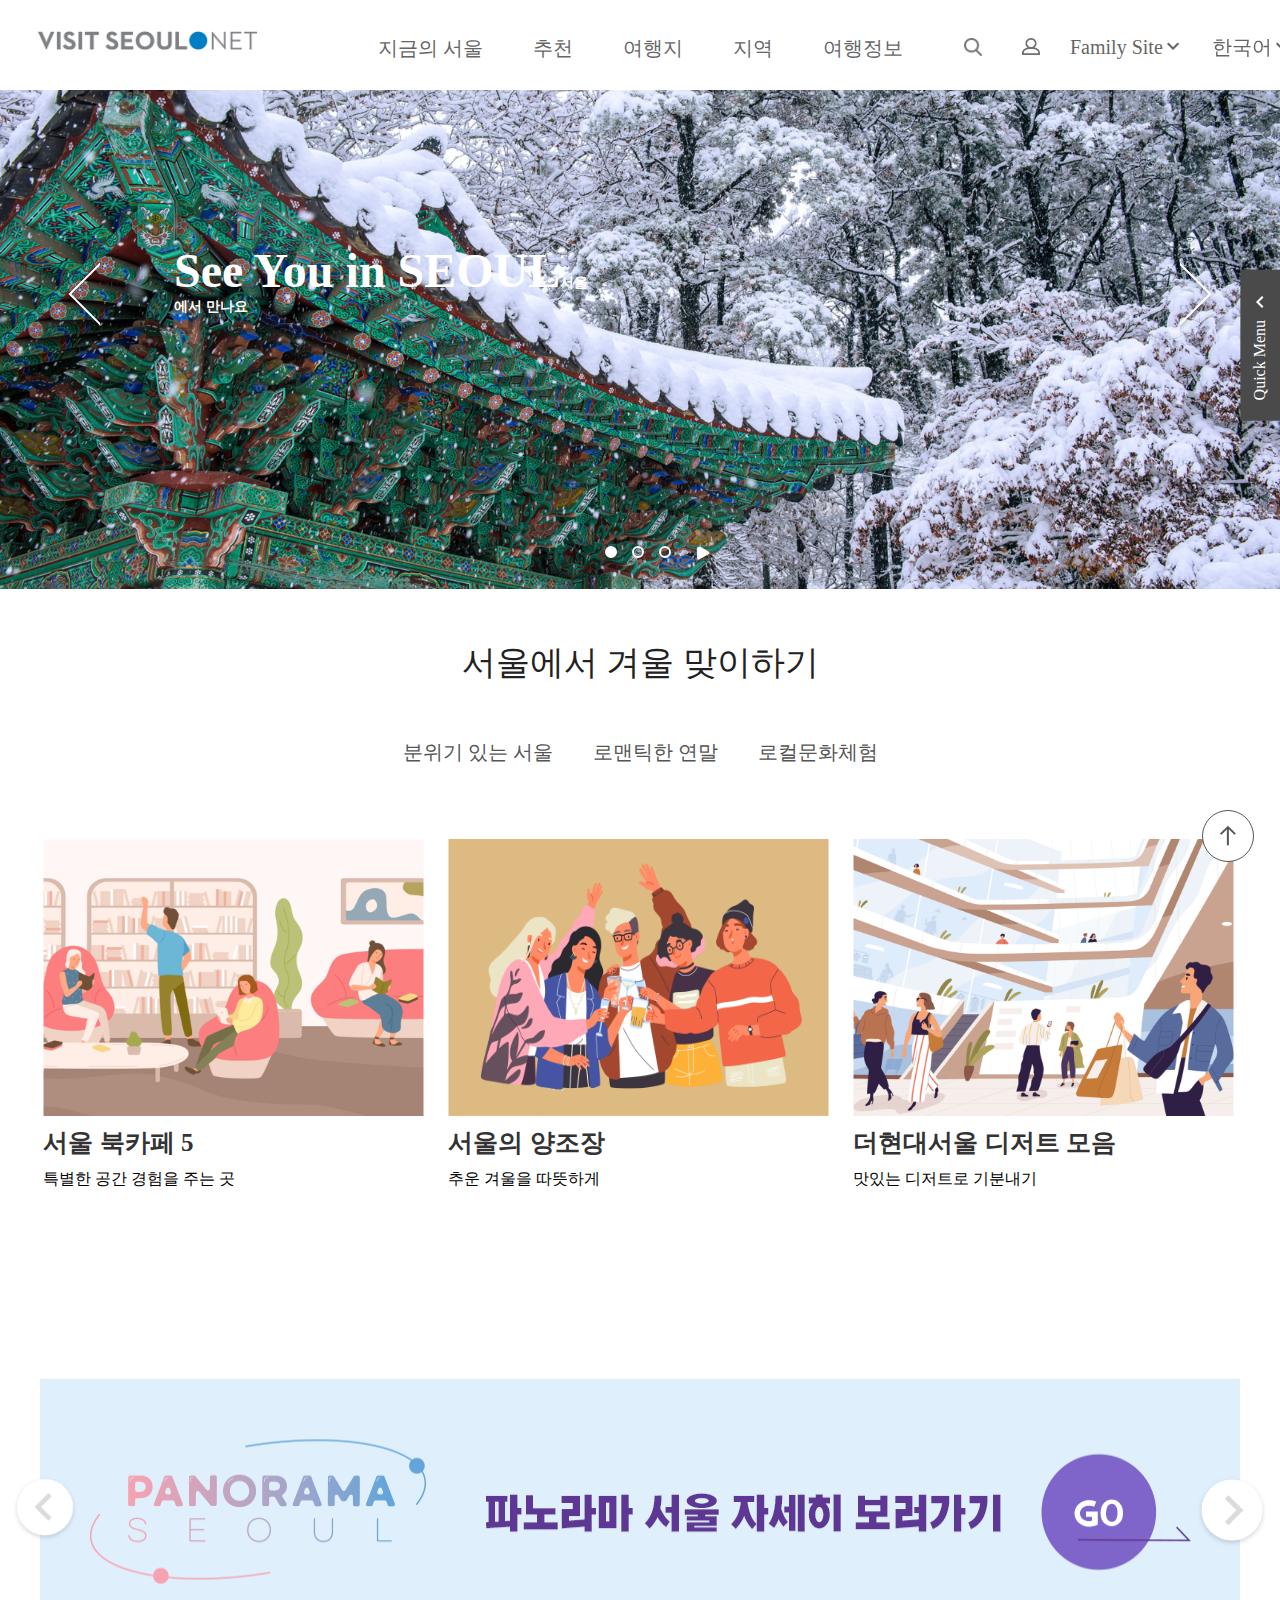
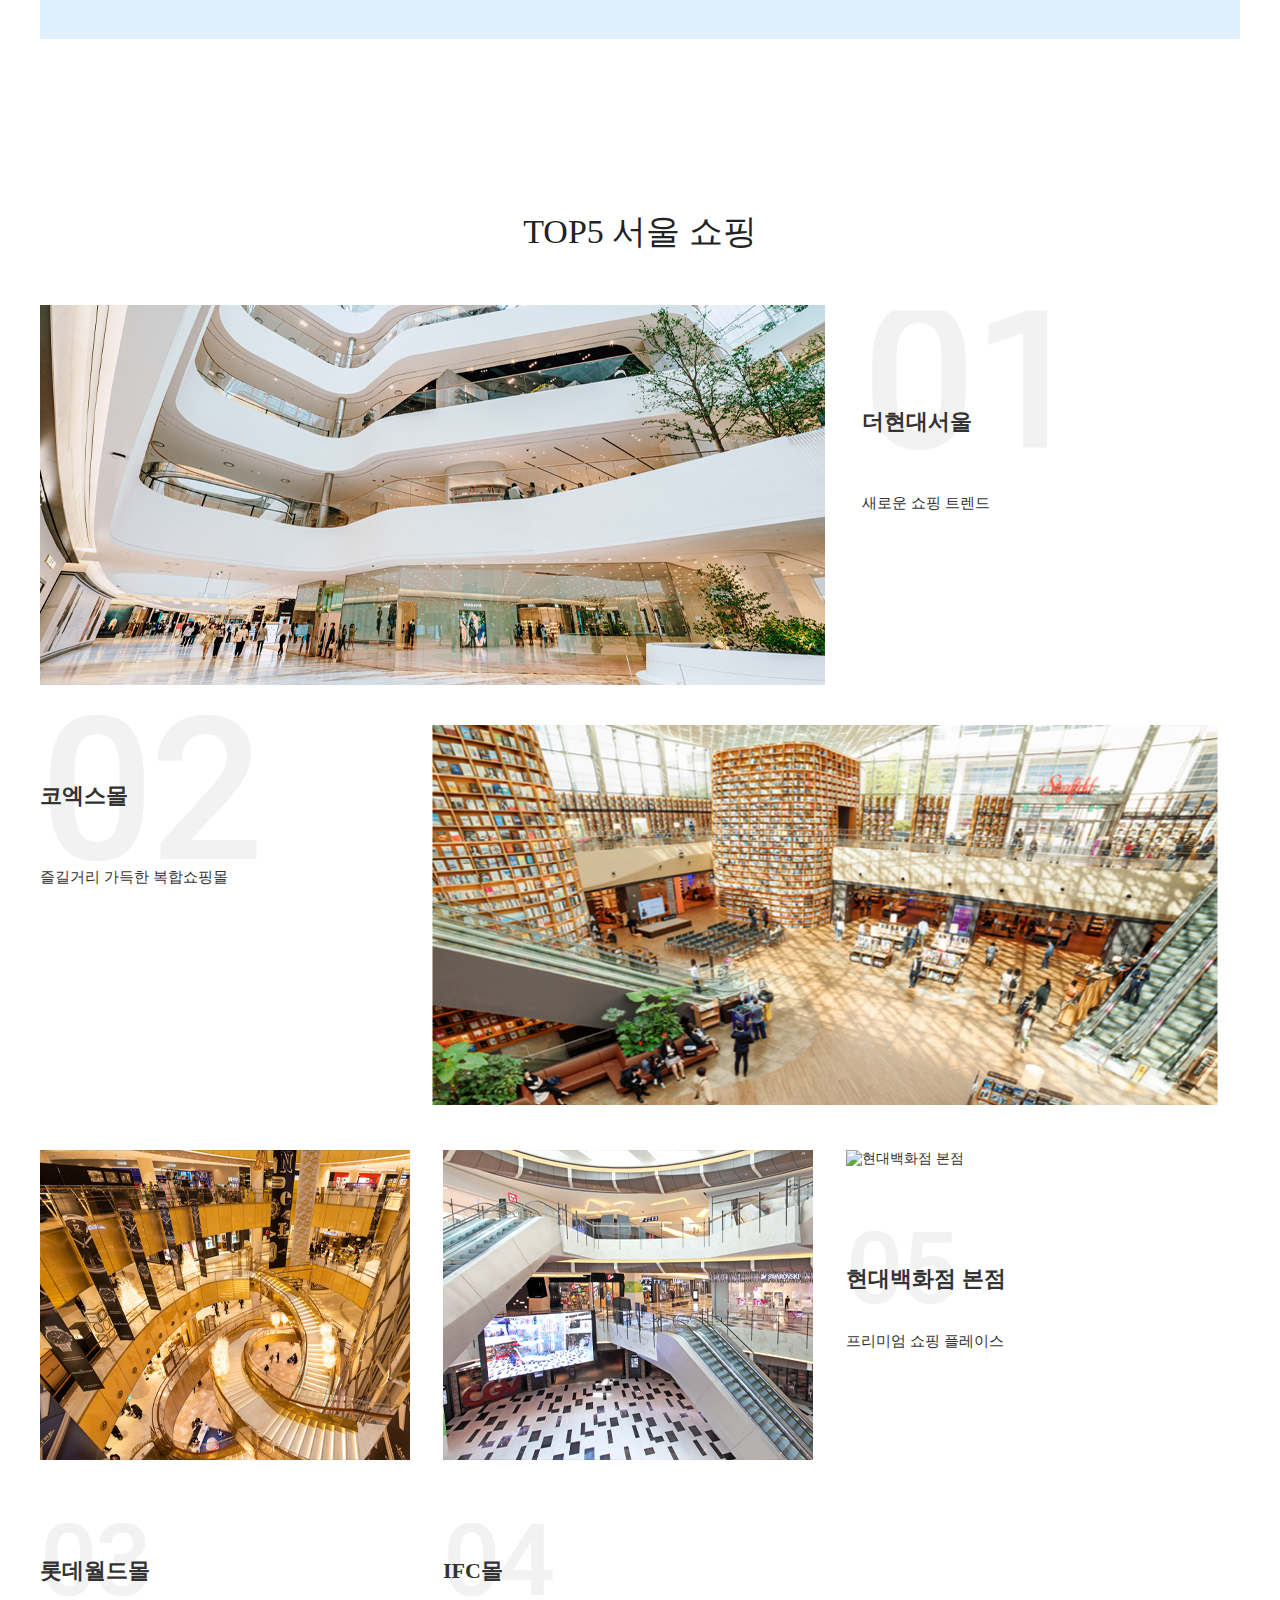
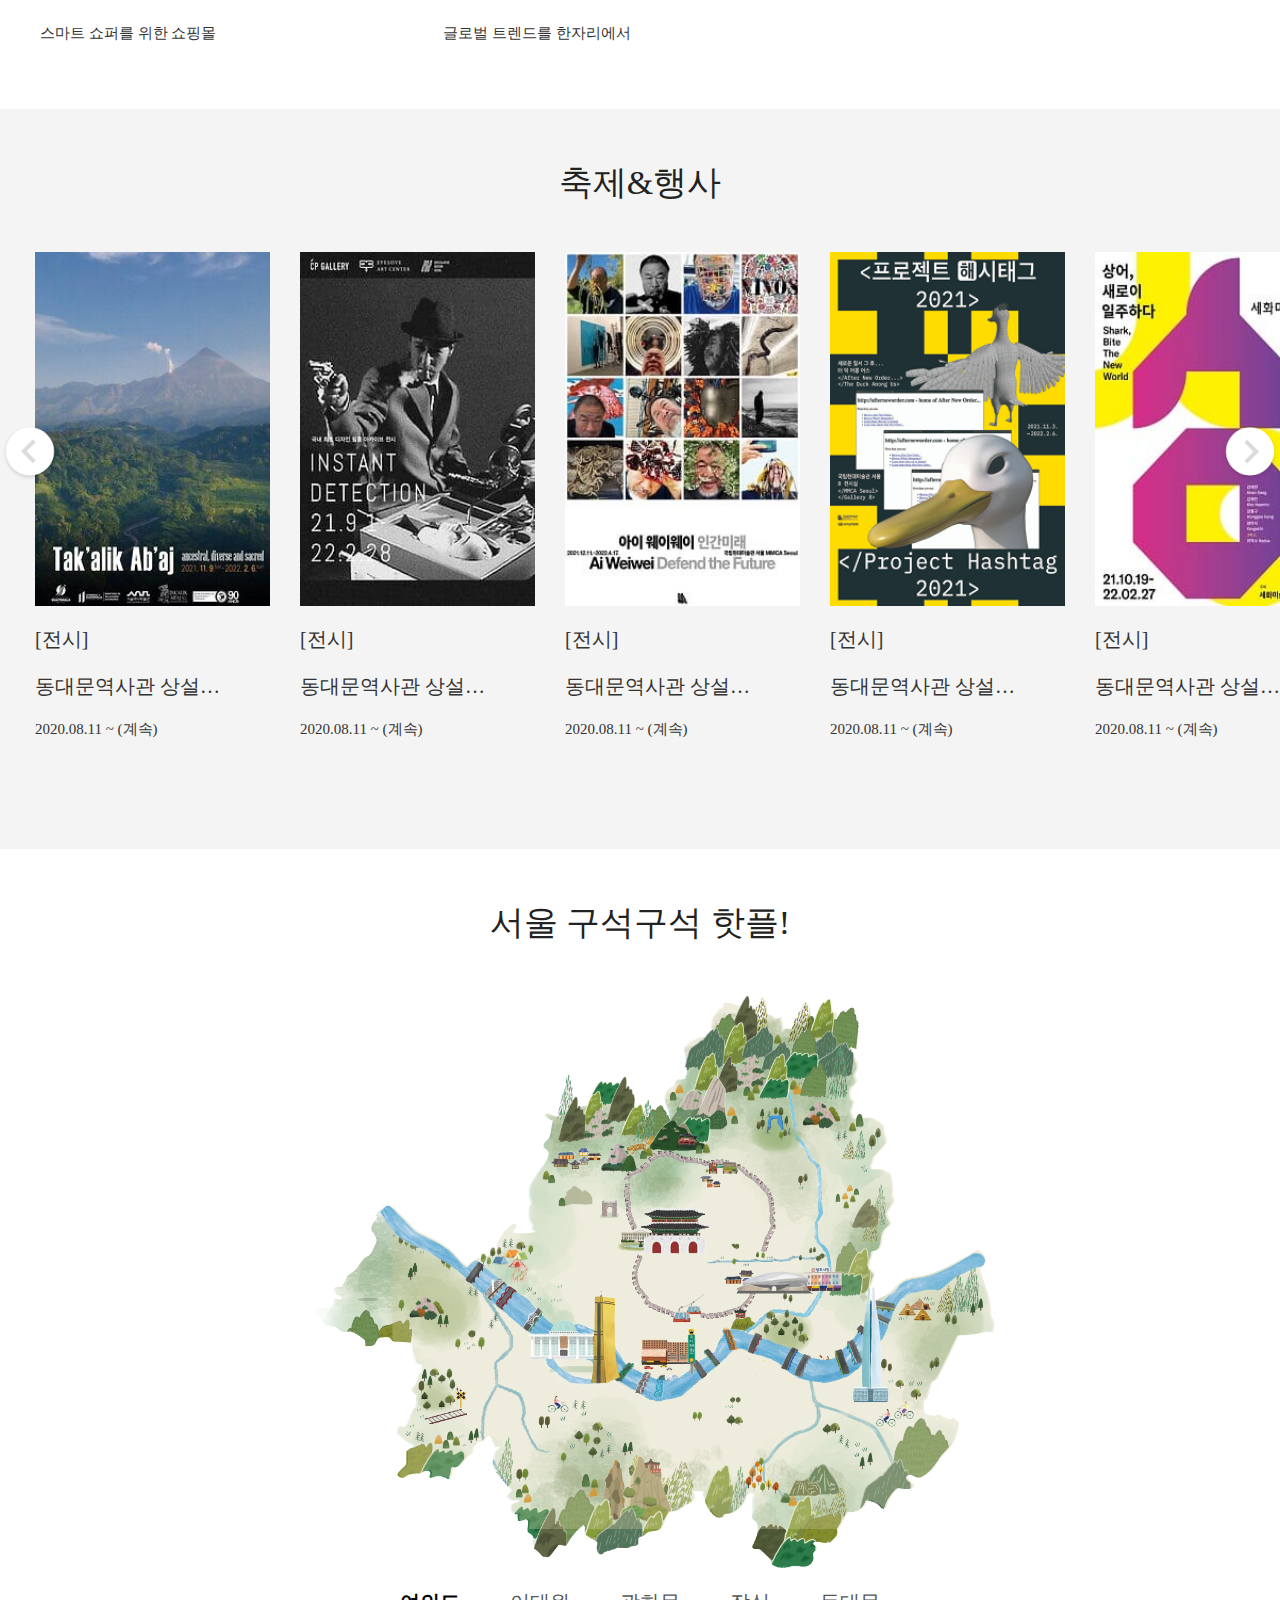
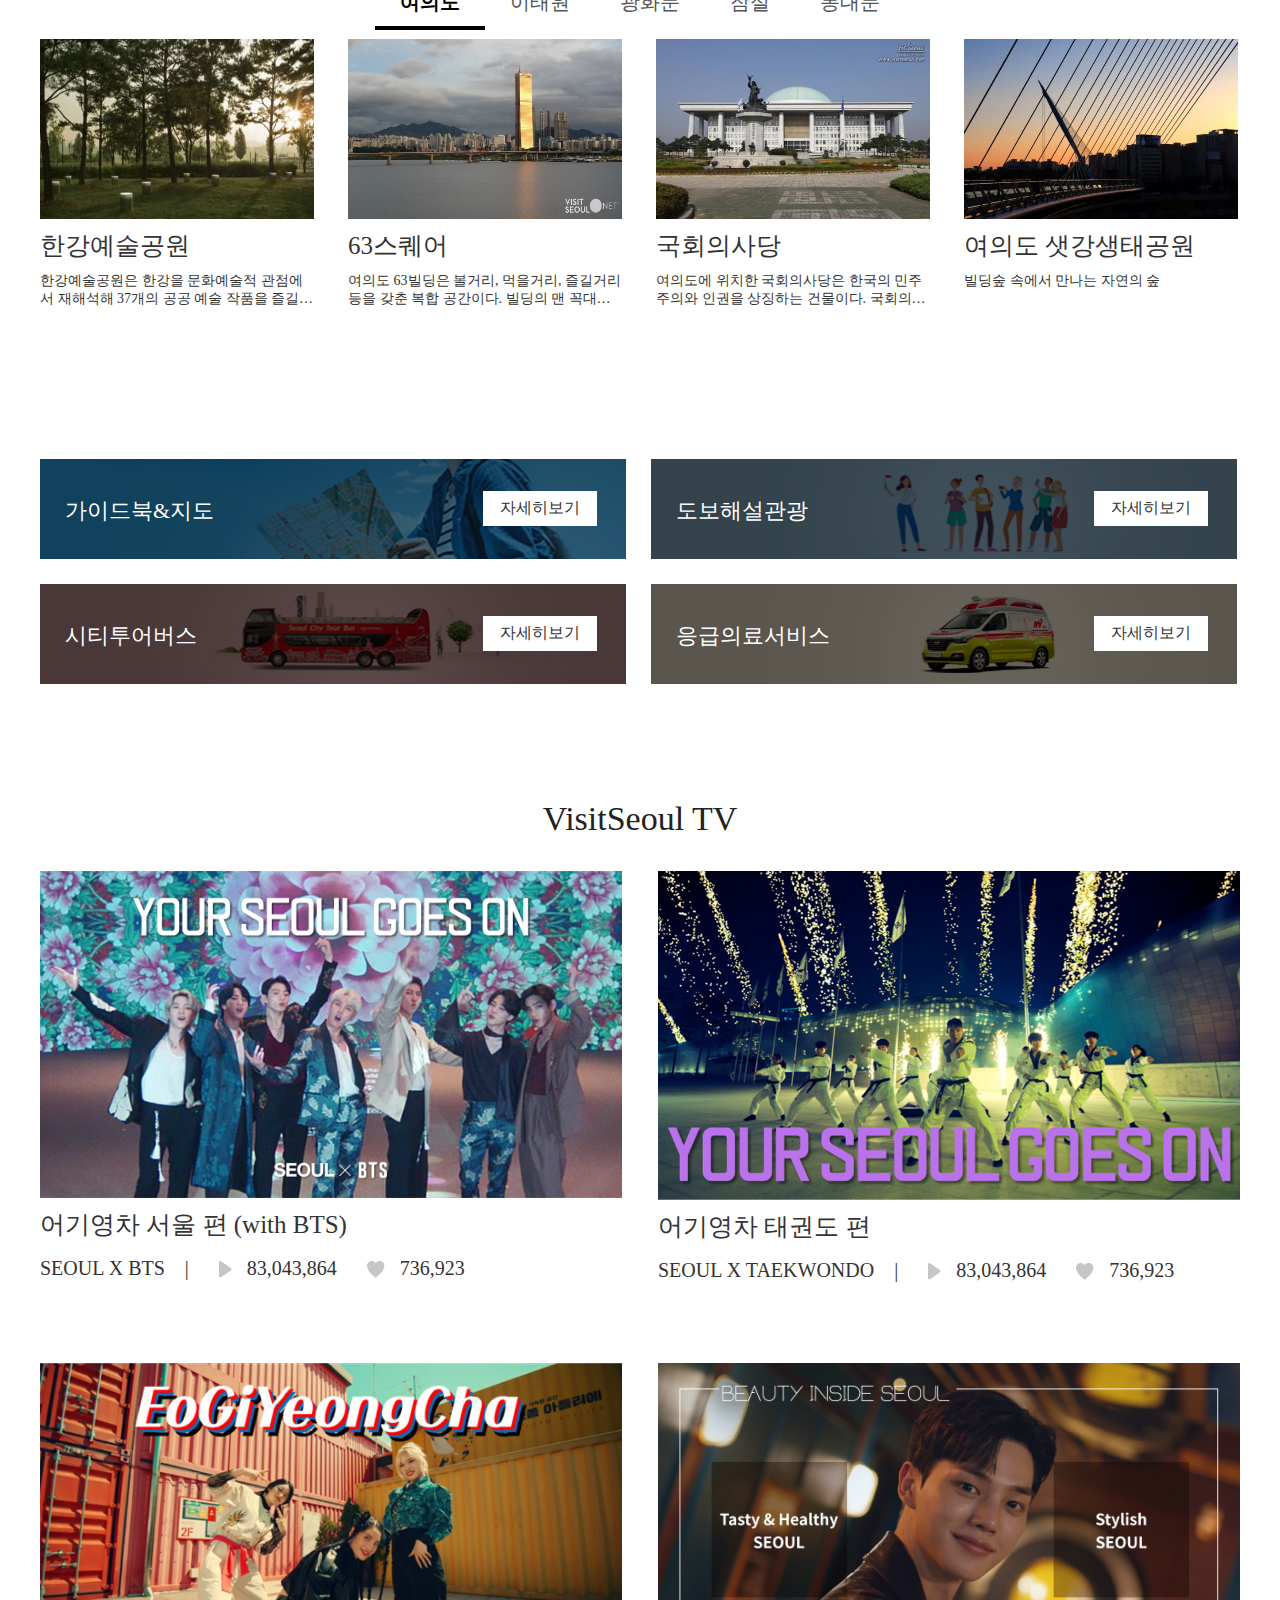
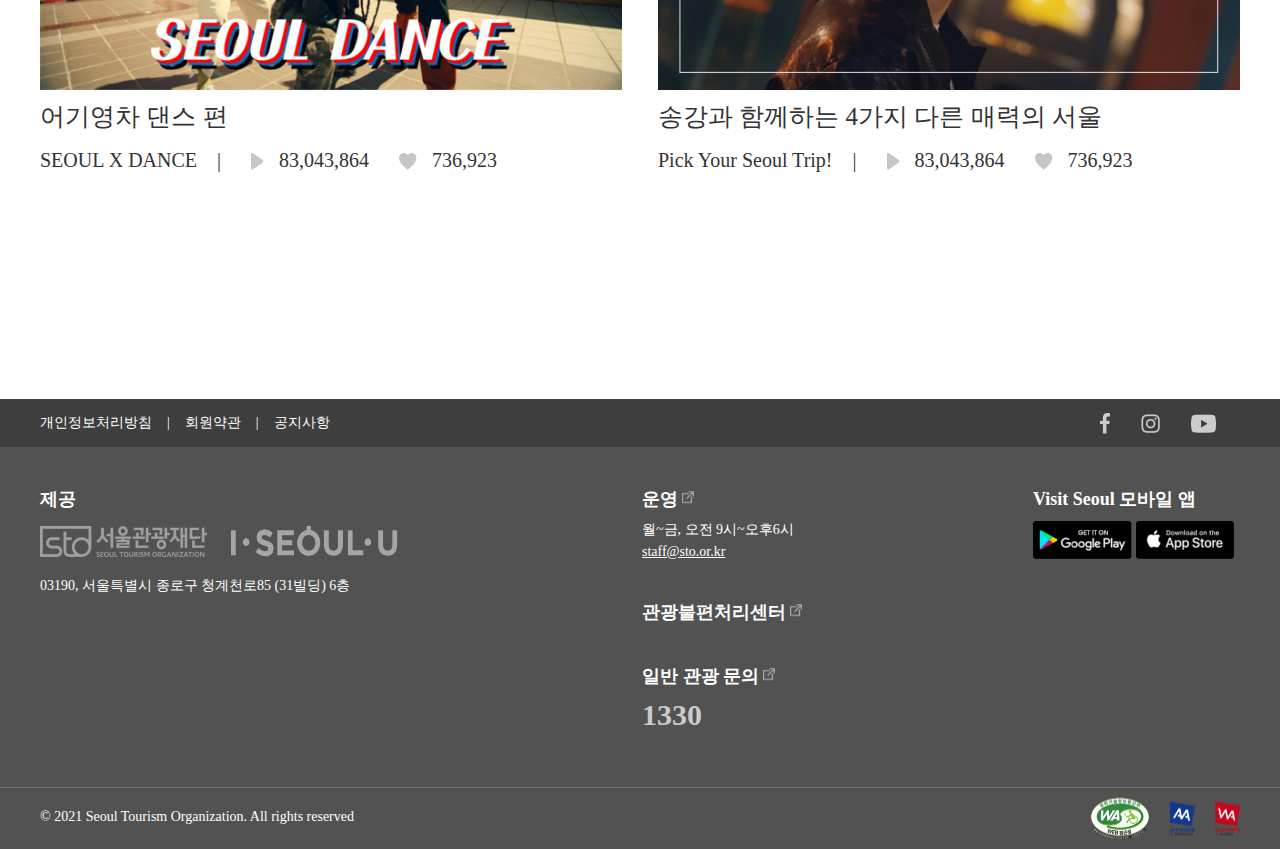
==== index.html @ a8d708ee "20220303-4" ====
<!DOCTYPE html>
<html lang="ko">
  <head>
    <meta charset="utf-8" />
    <meta http-equiv="X-UA-Compatible" content="IE=edge" />
    <meta name="viewport" content="width=device-width, initial-scale=1, viewport-fit=cover" />
    <meta name="apple-mobile-web-app-title" content="VisitSeoul" />
    <title>서울관광의 모든 것, Visit Seoul | 서울시 공식 관광정보 웹사이트</title>
    <meta name="description" content="다양한 서울 여행 정보를 만나보세요. 서울의 명소, 맛집, 카페, 호텔, 축제, 공연, 에디터 추천 여행 등 서울의 놀거리. 교통, 가이드북, 지도 등 여행 시 필요한 유용한 서울관광정보를 서울관광재단 Visit Seoul이 제공합니다." />
    <link rel="shortcut icon" type="image/x-icon" href="favicon (1).ico" />
    <link href="https://fonts.googleapis.com/icon?family=Material+Icons" rel="stylesheet">
    <link rel="stylesheet" href="fa/css/all.min.css" />
    <link rel="stylesheet" href="css/web-font.css" />
    <link rel="stylesheet" href="css/style-pc.css" media="screen and (min-width: 770.0px)" />
    <link rel="stylesheet" href="css/style-m.css" media="screen and (max-width: 769.9px)" />
    <script src="js/jquery-3.6.0.min.js"></script>
    <script src="js/dino-common.js"></script>
  </head>

  <body class="main">
    <div id="wrapper">
      <a href="#main" id="skip-nav">본문 바로가기</a>
      
      <div class="quick-menu">
        <p>Quick Menu<span class="material-icons">expand_more</span></p>
        
        <ul>
          <li><a href="page/editors_pick.html"><img alt="에디터추천여행" src="img/icn_quickMenu_pick@2x.png"><span>에디터추천여행</span></a></li>
          <li><a href="#"><img alt="뉴스레터" src="img/icn_quickMenu_newsletter@2x.png"><span>뉴스레터</span></a></li>
          <li><a href="#"><img alt="FAQ" src="img/icn_quickMenu_faq@2x.png"><span>FAQ</span></a></li>
          <li class="last-list">
          <a href="#">
            <img alt="facebook" src="img/icn_quicksns_facebook@2x.png">
          </a>
          <a href="#">
            <img alt="insta" src="img/icn_quicksns_insta@2x.png">
          </a>
          <a href="#">
            <img alt="youtube" src="img/icn_quicksns_youtube@2x.png">
          </a>
          </li>
        </ul>
      </div>
      <div class="mobile-quick-menu">
        <ul>
          <li><a href="/page/editors_pick.html">
              <h5>에디터추천여행</h5>
              <div>
              <img alt="에디터추천여행" src="img/icn_quickMenu_pick@2x.png" />
              </div>
          </a></li>
          <li><a href="#">

              <h5>뉴스레터</h5>
              <div>
              <img alt="뉴스레터" src="img/icn_quickMenu_newsletter@2x.png" />
              </div>
          </a></li>
          <li><a href="#">

              <h5>FAQ</h5>
              <div>
              <img alt="FAQ" src="img/icn_quickMenu_faq@2x.png" />
              </div>
          </a></li>
          <li class="menu-open">
            <a href="#">
              <div class="open-close">
              <i class="fas fa-plus"></i>
              </div>
            </a>
          </li>
        </ul>
      </div>
      
      <a href="#" class="top-button"><img alt="top" src="img/icn_top.png" /></a>

      <header id="header">
        <div class="header-box">
          <h1>
             <a href="/index.html"><img alt="visit seoul" src="img/intro/ico_logo@2x.png"></a>
          </h1>
          <div id="mobile-menu" class="mobile">
            <a href="#" class="menu"><img alt="menu" src="img/ico-mobile-menu@2x.png" /></a>
            <a href="#"><img alt="menu" src="img/ico-search-gray@2x.png" /></a>
          </div>
          <nav id="gnb">

            <div class="mobile-gnb">
              <div class="title"> 
                <img alt="상단" class="logo" src="img/intro/ico_logo@2x.png" />
                <a href="#"><img alt="닫기" class="close" src="img/icn_search_close@2x.png" /></a>
                <div class="login">
                  <a href="#"><img alt="로그인" src="img/ico-login-gray@2x.png" /></a>
                </div>
              </div>
              <ul class="sub-menu">
                  <li>
                    <a href="#">
                    Family Site<i class="fas fa-chevron-down"></i>
                    </a>
                    <div class="select">
                      <ul>
                        <li>
                          <a href="#">Visit Seoul</a>
                        </li>
                        <li>
                          <a href="#">Partners</a>
                        </li>
                        <li>
                          <a href="#">Convention</a>
                        </li>
                        <li>
                          <a href="#">About STO</a>
                        </li>
                        <li>
                          <a href="#">Medical Tour</a>
                        </li>
                        <li>
                          <a href="#">TOURISM ARCHIVE</a>
                        </li>
                        <li>
                          <a href="#">TOURISM PLAZA</a>
                        </li>
                      </ul>
                    </div>
                  </li>
                  <li>
                    <a href="#">
                    한국어<i class="fas fa-chevron-down"></i>
                    </a>
                    <div class="select">
                      <ul>
                        <li>
                          <a href="#">한국어</a>
                        </li>
                        <li>
                          <a href="#">ENGLISH</a>
                        </li>
                        <li>
                          <a href="#">일본어</a>
                        </li>
                        <li>
                          <a href="#">중국어 간체</a>
                        </li>
                        <li>
                          <a href="#">중국어 본체</a>
                        </li>
                        <li>
                          <a href="#">кийязык&nbsp;<span>beta</span></a>
                        </li>
                        <li>
                          <a href="#">Malay&nbsp;<span>beta</span></a>
                        </li>
                      </ul>
                    </div>
                  </li>
              </ul>
            </div>

            <ul class="pc-gnb">
              <li>
                <a href="#">지금의 서울<i class="fas fa-chevron-down"></i></a>
                <div class="sub">
                  <div class="content">
                    <div class="title">
                      <h3>지금의<br />서울<h3>
                    </div>
                    <div class="inner">
                      <ul>
                        <li><a href="#">이벤트</a></li>
                        <li><a href="#">축제&amp;행사  </a></li>
                        <li><a href="#">전시</a></li>
                        <li><a href="#">공연 </a></li>
                      </ul>
                    </div>
                  </div>
                </div>
              </li>

              <li>
                <a href="#">추천<i class="fas fa-chevron-down"></i></a>
                <div class="sub">
                  <div class="content">
                  <div class="title">
                    <h3>추천</h3>
                    <p>VISIT SOEUL에서 추천하는 <br />다양한 경험</p>
                  </div>
                  <div class="inner">
                    <ul>
                      <li><a href="page/editors_pick.html">에디터 추천 여행</a></li>
                      <li><a href="#">서울관광 추천 테마코스</a></li>
                      <li><a href="#">서울도보해설관광</a></li>
                      <li><a href="#">한류관광</a></li>
                      <li><a href="#">원 모어 트립(ONE MORE TRIP)</a></li>
                      <li><a href="#">서울관광할인패스</a></li>
                      <li><a href="#">서울의료관광</a></li>
                      <li><a href="#">서울관광플라자</a></li>
                    </ul>
                  </div>
                  </div>
                </div>          
              </li>

              <li>
                <a href="#">여행지<i class="fas fa-chevron-down"></i></a></a>
                <div class="sub">
                  <div class="content">
                  <div class="title">
                    <h3>여행지</h3>
                    <p>다양한 테마의 서울 여행</p>
                  </div>
                  <div class="inner">
                    <ul>
                      <li><a href="#">명소</a></li>
                      <li><a href="#">자연&amp;관광</a></li>
                      <li><a href="#">엔터테인먼트</a></li>
                      <li><a href="#">쇼핑</a></li>
                      <li><a href="#">음식</a></li>
                      <li><a href="#">호텔</a></li>
                      <li><a href="#">게스트하우스</a></li>
                    </ul>
                  </div>
                  </div>
                </div>   
              </li>

              <li>
                <a href="#">지역<i class="fas fa-chevron-down"></i></a></a>
                <div class="sub">
                  <div class="content">
                  <div class="title">
                    <h3>지역</h3>
                    <p>지역별로 구성된<br />스마트한 관광정보</p>
                  </div>
                  <div class="inner">
                    <ul>
                      <li><a href="#">광화문</a></li>
                      <li><a href="#">명동</a></li>
                      <li><a href="#">동대문</a></li>
                      <li><a href="#">홍대</a></li>
                      <li><a href="#">여의도</a></li>
                      <li><a href="#">이태원</a></li>
                      <li><a href="#">강남</a></li>
                      <li><a href="#">잠실</a></li>
                      <li><a href="#">기타</a></li>
                    </ul>
                  </div>
                  </div>
                </div>   
              </li>

              <li>
                <a href="#">여행정보<i class="fas fa-chevron-down"></i></a></a>
                <div class="sub">
                  <div class="content">
                  <div class="title">
                    <h3>여행정보</h3>
                    <p>서울 여행에 대한<br />기본 정보를 한눈에</p>
                  </div>
                  <div class="inner">
                    <ul>
                      <li><a href="#">가이드북&amp;지도</a></li>
                      <li><a href="#">교통</a></li>
                      <li><a href="#">서울시티투어버스</a></li>
                      <li><a href="#">서울의 날씨</a></li>
                      <li><a href="#">서울의 계절</a></li>
                      <li><a href="#">지역 관광정보</a></li>
                      <li><a href="#">서울다누림관광</a></li>
                      <li><a href="#">여행자 지원</a></li>
                      <li><a href="#">코로나19 서울관광안전지수 (beta)</a></li>
                    </ul>
                  </div>
                  </div>
                </div>   
              </li>
            </ul>
          </nav>
          

          <ul id="side-menu">
            <li>
              <a href="#">
                <img alt="search" src="img/ico-search-gray@2x.png" />
              </a>
              <div class="search">
                <div class="search-box">
                  <input type="text" name="" id="search-keyword" placeholder="검색어를 입력해 주세요" />
                  <a href="#">
                    <img alt="search-keyword" src="img/ico-search-gray@2x.png" />
                  </a>
                </div>
                <ol>
                  <h4>검색순위</h4>
                  <div class="list-1">
                    <li><p>1</p><a href="#">한강</a></li>
                    <li><p>2</p><a href="#">경복궁</a></li>
                    <li><p>3</p><a href="#">남산</a></li>
                    <li><p>4</p><a href="#">bts</a></li>
                    <li><p>5</p><a href="#">체험</a></li>
                  </div>
                  <div class="list-2">
                  <li><p>6</p><a href="#">인사동</a></li>
                  <li><p>7</p><a href="#">동대문</a></li>
                  <li><p>8</p><a href="#">북촌</a></li>
                  <li><p>9</p><a href="#">야경</a></li>
                  <li><p>10</p><a href="#">이태원</a></li>
                  </div>
                </ol>
                <a href="#">
                  <img alt="close" src="img/icn_search_close@2x.png" />
                </a>
              </div>
            </li>

            <li>
              <a href="#">
                <img alt="login" src="img/ico-login-gray@2x.png">
                <span class="ir-hidden">로그인</span>
              </a>
            </li>

            <li>
              <div class="title">
                <a href="#" class="left">Family Site
                  <span class="material-icons">expand_more</span>
                </a>
              </div>
              <div class="familysite">
                <ul>
                  <li>
                    <a href="#">Visit Seoul</a>
                  </li>
                  <li>
                    <a href="#">Partners</a>
                  </li>
                  <li>
                    <a href="#">Convention</a>
                  </li>
                  <li>
                    <a href="#">About STO</a>
                  </li>
                  <li>
                    <a href="#">Medical Tour</a>
                  </li>
                  <li>
                    <a href="#">TOURISM ARCHIVE</a>
                  </li>
                  <li>
                    <a href="#">TOURISM PLAZA</a>
                  </li>
                </ul>
              </div>
            </li>

            <li>
              <div class="title">
                <a href="#" class="right">한국어
                  <span class="material-icons">expand_more</span>
                </a>
              </div>

              <div class="language">
                <ul>
                  <li>
                    <a href="#">한국어</a>
                  </li>
                  <li>
                    <a href="#">ENGLISH</a>
                  </li>
                  <li>
                    <a href="#">日本語</a>
                  </li>
                  <li>
                    <a href="#">简体中文</a>
                  </li>
                  <li>
                    <a href="#">繁體中文</a>
                  </li>
                  <li>
                    <a href="#">русскийязык&nbsp;<span>beta</span></a>
                  </li>
                  <li>
                    <a href="#">Malay&nbsp;<span>beta</span></a>
                  </li>
                </ul>
              </div>
            </li>
          </ul>
        </div>  
      </header>
      
      <main id="main">
        <section id="main-visual">
          <h2>
            <em>See You in SEOUL</em>서울에서 만나요
          </h2>
          <div class="slide-box">
            <div class="box">
              <p class="dummy"><img alt="" src="img/intro/getImage (23).png" />
              <ul class="slide">
                <li>
                  <img alt="00" src="img/intro/getImage (23).png" />
                </li>
                <li>
                  <img alt="00" src="img/intro/getImage (24).png" />
                </li>
                <li>
                  <img alt="00" src="img/intro/getImage (25).png" />
                </li>
              </ul>

              <div class="indicator">
                <ul class="indicator-inner">
                  
                </ul>
                <a href="#" class="play">
                  <i class="fas fa-pause"><span>정지</span></i>
                  <i class="fas fa-play"><span>시작</span></i>
                </a>
              </div>

              <p class="control">
                <a href="#" class="prev"><i class="fas fa-chevron-left"><span>이전</span></i></a>
                <a href="#" class="next"><i class="fas fa-chevron-right"><span>다음</span></i></a>
              </p>
            </div>
          </div>
        </section>

        <section id="season">
          <h3>서울에서 겨울 맞이하기</h3>
          <ul class="title">
            <li><a href="#">분위기 있는 서울</a>
              <div class="inner-box">
                <ul>
                  <li>
                    <a href="#">
                      <img alt="bookcafe" src="img/intro/getImage (16).png">
                      <div class="hover">
                        <p>자세히보기</p>
                      </div>
                      <h5>서울 북카페 5</h5>
                      <p>특별한 공간 경험을 주는 곳</p>
                    </a>
                    
                  </li>
    
                  <li>
                    <a href="#">
                      <img alt="brewery" src="img/intro/getImage (14).png">
                      <div class="hover"><p>자세히보기</p></div>
                      <h5>서울의 양조장</h5>
                      <p>추운 겨울을 따뜻하게</p>
                    </a>
                  </li>
    
                  <li>
                    <a href="#">
                      <img alt="dessert" src="img/intro/getImage (15).png">
                      <div class="hover"><p>자세히보기</p></div>
                      <h5>더현대서울 디저트 모음</h5>
                      <p>맛있는 디저트로 기분내기</p>
                    </a>
                  </li>
                </ul>
              </div>
            
            </li>
            <li><a href="#">로맨틱한 연말</a>
              <div class="inner-box">
                <ul>
                  <li>
                    <a href="#">
                      <img alt="date" src="img/intro/getImage (17).png">
                      <div class="hover"><p>자세히보기</p></div>
                      <h5>첫데이트는 서울숲에서</h5>
                      <p>완벽한 첫 데이트 장소</p>
                    </a>
                  </li>
    
                  <li>
                    <a href="#">
                      <img alt="datecorse" src="img/intro/getImage (18).png">
                      <div class="hover"><p>자세히보기</p></div>
                      <h5>서울 데이트코스 5선</h5>
                      <p>로맨틱한 연말 데이트코스</p>
                    </a>
                  </li>
    
                  <li>
                    <a href="#">
                      <img alt="sunset" src="img/intro/getImage (19).png">
                      <div class="hover"><p>자세히보기</p></div>
                      <h5>아름다운 해돋이 명소</h5>
                      <p>해돋이와 함께 소원빌기</p>
                    </a>
                  </li>
                </ul>
              </div>
            </li>
            <li><a href="#">로컬문화체험</a>
              <div class="inner-box">
                <ul>
                  <li>
                    <a href="#">
                      <img alt="date" src="img/intro/getImage (20).png">
                      <div class="hover"><p>자세히보기</p></div>
                      <h5>서울전통시장</h5>
                      <p>도심 속 숨어있는 전통 찾기</p>
                    </a>
                  </li>
    
                  <li>
                    <a href="#">
                      <img alt="datecorse" src="img/intro/getImage (21).png">
                      <div class="hover"><p>자세히보기</p></div>
                      <h5>덕질의 시작 홍대</h5>
                      <p>캐릭터 샵이 모두 모인 곳</p>
                    </a>
                  </li>
    
                  <li>
                    <a href="#">
                      <img alt="sunset" src="img/intro/getImage (22).png">
                      <div class="hover"><p>자세히보기</p></div>
                      <h5>오징어 게임 속 서울</h5>
                      <p>오징어 게임에 등장한 서울 촬영지</p>
                    </a>
                  </li>
                </ul>
              </div> 
            
            </li>
          </ul>


          
        </section>

        <section id="banner">
          <div class="slide-box">
            <div class="box-inner">
              <p class="dummy"><img alt="" src="img/intro/banner01.png" /></p>
              <ul class="slide">
                <li>
                  <a href="#"><img alt="detail" src="img/intro/banner01.png"></a>
                </li>
                <li>
                  <a href="#"><img alt="detail" src="img/intro/banner02.png"></a>
                </li>
                <li>
                  <a href="#"><img alt="detail" src="img/intro/banner03.png"></a>
                </li>
                <li>
                  <a href="#"><img alt="detail" src="img/intro/banner04.png"></a>
                </li>
              </ul>
            </div>
          
          </div>
          <p class="control">
            <a href="#" class="prev"><img alt="이전" src="img/prev-icon.png" /></a>
            <a href="#" class="next"><img alt="다음" src="img/next-icon.png" /></a>
          </p>   
        </section>
        
        <section id="shopping">
          <h3>TOP5 서울 쇼핑</h3>
          <div class="top5">
            <ul>
              <li class="top1"><a href="#">
                <img alt="더현대서울" src="img/intro/getImage (15).jpg" />
                <div class="hover"><p>자세히보기</p></div>
                <div class="detail">
                  <h4>더현대서울</h4>
                  <p>새로운 쇼핑 트렌드</p>
                </div>
              </a></li>

              <li class="top2"><a href="#">
                <img alt="코엑스몰" src="img/intro/getImage (16).jpg" />
                <div class="hover"><p>자세히보기</p></div>
                <div class="detail">
                  <h4>코엑스몰</h4>
                  <p>즐길거리 가득한 복합쇼핑몰</p>
                </div>
              </a></li>

              <div class="top">
                <div class="top-inner">
                  <li><a href="#">
                    <img alt="롯데월드몰" src="img/intro/getImage (17).jpg" />
                    <div class="hover"><p>자세히보기</p></div>
                    <div class="detail">
                      <h4>롯데월드몰</h4>
                      <p>스마트 쇼퍼를 위한 쇼핑몰</p>
                    </div>
                  </a></li>

                  <li><a href="#">
                    <img alt="IFC몰" src="img/intro/getImage (18).jpg" />
                    <div class="hover"><p>자세히보기</p></div>
                    <div class="detail">
                      <h4>IFC몰</h4>
                      <p>글로벌 트렌드를 한자리에서</p>
                    </div>
                  </a></li>

                  <li><a href="#">
                    <img alt="현대백화점 본점" src="img/intro/getImage (14).jpg" />
                    <div class="hover"><p>자세히보기</p></div>
                    <div class="detail">
                      <h4>현대백화점 본점</h4>
                      <p>프리미엄 쇼핑 플레이스</p>
                    </div>
                  </a></li>
                </div>
              </div>
            </ul>
          </div>

        </section>

        <section id="festival">
          <h3>축제&amp;행사</h3>
          <div class="box">
            <ul class="banner">
              <li><a href="#"><img alt=" " src="img/intro/img01.jpg" />
                <div>
                  <em>[전시]</em>
                  <p>동대문역사관 상설전시장</p>
                  <p>2020.08.11 ~ (계속)</p>
                </div>
              </a></li>

              <li><a href="#"><img alt=" " src="img/intro/img02.jpg" />
                <div>
                  <em>[전시]</em>
                  <p>동대문역사관 상설전시장</p>
                  <p>2020.08.11 ~ (계속)</p>
                </div>
              </a></li>

              <li><a href="#"><img alt=" " src="img/intro/img03.jpg" />
                <div>
                  <em>[전시]</em>
                  <p>동대문역사관 상설전시장</p>
                  <p>2020.08.11 ~ (계속)</p>
                </div>
              </a></li>

              <li><a href="#"><img alt=" " src="img/intro/img04.png" />
                <div>
                  <em>[전시]</em>
                  <p>동대문역사관 상설전시장</p>
                  <p>2020.08.11 ~ (계속)</p>
                </div>
              </a></li>

              <li><a href="#"><img alt=" " src="img/intro/img05.jpg" />
                <div>
                  <em>[전시]</em>
                  <p>동대문역사관 상설전시장</p>
                  <p>2020.08.11 ~ (계속)</p>
                </div>
              </a></li>

              <li><a href="#"><img alt=" " src="img/intro/img06.png" />
                <div>
                  <em>[전시]</em>
                  <p>동대문역사관 상설전시장</p>
                  <p>2020.08.11 ~ (계속)</p>
                </div>
              </a></li>

              <li><a href="#"><img alt=" " src="img/intro/img07.jpg" />
                <div>
                  <em>[전시]</em>
                  <p>동대문역사관 상설전시장</p>
                  <p>2020.08.11 ~ (계속)</p>
                </div>
              </a></li>

              <li><a href="#"><img alt=" " src="img/intro/img08.png" />
                <div>
                  <em>[전시]</em>
                  <p>동대문역사관 상설전시장</p>
                  <p>2020.08.11 ~ (계속)</p>
                </div>
              </a></li>

              <li><a href="#"><img alt=" " src="img/intro/img09.jpg" />
                <div>
                  <em>[전시]</em>
                  <p>동대문역사관 상설전시장</p>
                  <p>2020.08.11 ~ (계속)</p>
                </div>
              </a></li>

              <li><a href="#"><img alt=" " src="img/intro/img10.jpg" />
                <div>
                  <em>[전시]</em>
                  <p>동대문역사관 상설전시장</p>
                  <p>2020.08.11 ~ (계속)</p>
                </div>
              </a></li>

              <li><a href="#"><img alt=" " src="img/intro/img11.jpg" />
                <div>
                  <em>[전시]</em>
                  <p>동대문역사관 상설전시장</p>
                  <p>2020.08.11 ~ (계속)</p>
                </div>
              </a></li>

              <li><a href="#"><img alt=" " src="img/intro/img12.jpg" />
                <div>
                  <em>[전시]</em>
                  <p>동대문역사관 상설전시장</p>
                  <p>2020.08.11 ~ (계속)</p>
                </div>
              </a></li>

              <li><a href="#"><img alt=" " src="img/intro/img13.jpg" />
                <div>
                  <em>[전시]</em>
                  <p>동대문역사관 상설전시장</p>
                  <p>2020.08.11 ~ (계속)</p>
                </div>
              </a></li>

              <li><a href="#"><img alt=" " src="img/intro/img14.png" />
                <div>
                  <em>[전시]</em>
                  <p>동대문역사관 상설전시장</p>
                  <p>2020.08.11 ~ (계속)</p>
                </div>
              </a></li>

              <li><a href="#"><img alt=" " src="img/intro/img15.jpg" />
                <div>
                  <em>[전시]</em>
                  <p>동대문역사관 상설전시장</p>
                  <p>2020.08.11 ~ (계속)</p>
                </div>
              </a></li>

              <li><a href="#"><img alt=" " src="img/intro/img16.jpg" />
                <div>
                  <em>[전시]</em>
                  <p>동대문역사관 상설전시장</p>
                  <p>2020.08.11 ~ (계속)</p>
                </div>
              </a></li>

              <li><a href="#"><img alt=" " src="img/intro/img17.jpg" />
                <div>
                  <em>[전시]</em>
                  <p>동대문역사관 상설전시장</p>
                  <p>2020.08.11 ~ (계속)</p>
                </div>
              </a></li>

              <li><a href="#"><img alt=" " src="img/intro/img18.jpg" />
                <div>
                  <em>[전시]</em>
                  <p>동대문역사관 상설전시장</p>
                  <p>2020.08.11 ~ (계속)</p>
                </div>
              </a></li>

              <li><a href="#"><img alt=" " src="img/intro/img19.png" />
                <div>
                  <em>[전시]</em>
                  <p>동대문역사관 상설전시장</p>
                  <p>2020.08.11 ~ (계속)</p>
                </div>
              </a></li>
            </ul>
            <p class="control">
              <a href="#" class="prev"><img alt="이전" src="../img/prev-icon.png" /></a>
              <a href="#" class="next"><img alt="다음" src="../img/next-icon.png" /></a>
            </p>
          </div>
        </section>

        <section id="hotplace">
          <h3>서울 구석구석 핫플!</h3>
          <div class="content">
            <div class="map on">
              <ul>
                <li class="on"><a href="#"><img alt="여의도" src="img/intro/map-01.png" /></a></li>
                <li><a href="#"><img alt="이태원" src="img/intro/map-02.png" /></a></li>
                <li><a href="#"><img alt="광화문" src="img/intro/map-03.png" /></a></li>
                <li><a href="#"><img alt="잠실" src="img/intro/map-04.png" /></a></li>
                <li><a href="#"><img alt="동대문" src="img/intro/map-05.png" /></a></li>
              </ul>
            </div>
            <div class="map-info">
              <div class="inner-box">
                <ul class="slide">
                  <li>
                    <h4><a href="#"  class="on">여의도</a></h4>
                    <ul class="inner">
                      <li><a href="#">
                        <img alt="한강예술공원" src="img/intro/hp1-1.png" />
                        <div class="hover"><p>자세히보기</p></div>
                        <h5>한강예술공원</h5>
                        <p>한강예술공원은 한강을 문화예술적 관점에서 재해석해 37개의 공공 예술 작품을 즐길 수 있도록 한 체험형 예술 쉼터입니다. 감성적 소통, 교감, 향유를 바탕으로 다양한 예술적 상상력이 가득한 한강예술공원에서 삭막한 도시공간의 지친 삶을 치유해보세요.</p>
                      </a></li>
                      <li><a href="#">
                        <img alt="63스퀘어" src="img/intro/hp1-2.jpg" />
                        <div class="hover"><p>자세히보기</p></div>
                        <h5>63스퀘어</h5>
                        <p>여의도 63빌딩은 볼거리, 먹을거리, 즐길거리 등을 갖춘 복합 공간이다. 빌딩의 맨 꼭대기, 63 스카이텍은 전망 하나만으로 모든 걸 압도한다. </p>
                      </a></li>
                      <li><a href="#">
                        <img alt="국회의사당" src="img/intro/hp1-3.jpg" />
                        <div class="hover"><p>자세히보기</p></div>
                        <h5>국회의사당</h5>
                        <p>여의도에 위치한 국회의사당은 한국의 민주주의와 인권을 상징하는 건물이다. 국회의사당 본관이 있고 그 오른쪽에는 국회도서관이, 왼쪽에는 의원회관이 있다. </p>
                      </a></li>
                      <li><a href="#">
                        <img alt="여의도 샛강생태공원" src="img/intro/hp1-4.jpg" />
                        <div class="hover"><p>자세히보기</p></div>
                        <h5>여의도 샛강생태공원</h5>
                        <p>빌딩숲 속에서 만나는 자연의 숲</p>
                      </a></li>
                    </ul>
                  </li>
                  <li>
                    <h4><a href="#">이태원</a></h4>
                    <ul class="inner">
                      <li><a href="#">
                        <img alt="블루스퀘어파크" src="img/intro/hp2-1.jpg" />
                        <div class="hover"><p>자세히보기</p></div>
                        <h5>블루스퀘어파크</h5>
                        <p>블루스퀘어북파크는 서울 용산구 한남동의 블루스퀘어 2층과 3층에 위치하며, 과학·예술에 특화된 서가와 강연장, 갤러리, 카페가 결합된 문화공간이다.</p>
                      </a></li>
                      <li><a href="#">
                        <img alt="용산공예관" src="img/intro/hp2-2.jpg" />
                        <div class="hover"><p>자세히보기</p></div>
                        <h5>용산공예관</h5>
                        <p>공예문화의 과거와 현재, 도시와 도시를 이어주는 네트워크 플랫폼 : 용산공예관</p>
                      </a></li>
                      <li><a href="#">
                        <img alt="녹사평역 지하예술정원" src="img/intro/hp2-3.jpg" />
                        <div class="hover"><p>자세히보기</p></div>
                        <h5>녹사평역 지하예술정원</h5>
                        <p>녹사평역 지하예술정원은 '서울은 미술관'  프로젝트의 일환인 녹사평역 공공미술 프로젝트를 통해 새롭게 재탄생한 도심 속 정원이다. </p>
                      </a></li>
                      <li><a href="#">
                        <img alt="VIVID" src="img/intro/hp2-4.png" />
                        <div class="hover"><p>자세히보기</p></div>
                        <h5>VIVID</h5>
                        <p>배우 유연석이 운영하는 라운지 바. 서울 밤의 정취를 즐기기에 그만이다. 연예인들이 자주 모임을 갖는다는 프라이빗 룸은 대관하려면 사전 예약이 필수다. </p>
                      </a></li>
                    </ul>
                  </li>
                  <li>
                    <h4><a href="#">광화문</a></h4>
                    <ul class="inner">
                      <li><a href="#">
                        <img alt="서울메트로미술관" src="img/intro/hp3-1.jpg" />
                        <div class="hover"><p>자세히보기</p></div>
                        <h5>블루스퀘어파크</h5>
                        <p>서울메트로미술관은 지하철 3호선 경복궁역 내에 위치한 시민을 위한 문화 공간이다. </p>
                      </a></li>
                      <li><a href="#">
                        <img alt="사직공원" src="img/intro/hp3-2.jpg" />
                        <div class="hover"><p>자세히보기</p></div>
                        <h5>용산공예관</h5>
                        <p>사직공원은 종로구 사직동에 위치한 공원이다.</p>
                      </a></li>
                      <li><a href="#">
                        <img alt="황학정" src="img/intro/hp3-3.jpg" />
                        <div class="hover"><p>자세히보기</p></div>
                        <h5>녹사평역 지하예술정원</h5>
                        <p>황학정은 국민들의 심신단련을 위해 궁술은 장려되어야 한다고 생각하는 고종황제의 뜻에 따라 지어진 유서 깊은 활터이다.</p>
                      </a></li>
                      <li><a href="#">
                        <img alt="돈의문역사관" src="img/intro/hp3-4.jpg" />
                        <div class="hover"><p>자세히보기</p></div>
                        <h5>VIVID</h5>
                        <p>돈의문전시관은 새문안 동네의 식당으로 운영되던 건물들을 활용하여 새롭게 조성한 문화공간이다.</p>
                      </a></li>
                    </ul>
                  </li>
                  <li>
                    <h4><a href="#">잠실</a></h4>
                    <ul class="inner">
                      <li><a href="#">
                        <img alt="롯데월드 민속박물관" src="img/intro/hp4-1.jpg" />
                        <div class="hover"><p>자세히보기</p></div>
                        <h5>롯데월드 민속박물관</h5>
                        <p>잠실 롯데월드 내 자리한 롯데월드 민속박물관은 시대별로 유물이 전시된 역사전시관, 조선시대 궁중의 의례장면을 축소 후 재현해 놓은 모형 촌, 전통공예품 제작과정을 볼 수 있는 저잣거리, 놀이마당 등으로 구성되어 있다. </p>
                      </a></li>
                      <li><a href="#">
                        <img alt="석촌호수 야경" src="img/intro/hp4-2.jpg" />
                        <div class="hover"><p>자세히보기</p></div>
                        <h5>석촌호수 야경</h5>
                        <p>석촌호수는 서울 송파구 잠실동에 있는 호수이다.</p>
                      </a></li>
                      <li><a href="#">
                        <img alt="저스트케이팝" src="img/intro/hp4-3.jpg" />
                        <div class="hover"><p>자세히보기</p></div>
                        <h5>저스트케이팝</h5>
                        <p>저스트 케이팝은 한국문화의 다양한 콘텐츠를 기반으로 음악, 공연, 음식을 함께 즐기는 엔터테인먼트 레스토랑이다.</p>
                      </a></li>
                      <li><a href="#">
                        <img alt="잠실 한강공원" src="img/intro/hp4-4.jpg" />
                        <div class="hover"><p>자세히보기</p></div>
                        <h5>잠실 한강공원</h5>
                        <p>한강시민공원 잠실 지구는 한강의 어느 지역보다도 대단위 스포츠 및 레저 시설이 골고루 갖춰져 있어 인기가 많은 곳이다. </p>
                      </a></li>
                    </ul>
                  </li>
                  <li>
                    <h4><a href="#">동대문</a></h4>
                    <ul class="inner">
                      <li><a href="#">
                        <img alt="동대문디자인플라자(DDP)" src="img/intro/hp5-1.jpg" />
                        <div class="hover"><p>자세히보기</p></div>
                        <h5>동대문디자인플라자(DDP)</h5>
                        <p>2006년 서울특별시청이 계획한 동대문디자인플라자(DDP)는 2014년 3월 21일 문을 열었다. </p>
                      </a></li>
                      <li><a href="#">
                        <img alt="낙산공원 야경" src="img/intro/hp5-2.jpg" />
                        <div class="hover"><p>자세히보기</p></div>
                        <h5>낙산공원 야경</h5>
                        <p>한양도성의 성벽선과 어우러지는 도심의 현재 모습을 조망할 수 있는 곳</p>
                      </a></li>
                      <li><a href="#">
                        <img alt="세운상가" src="img/intro/hp5-3.jpg" />
                        <div class="hover"><p>자세히보기</p></div>
                        <h5>세운상가</h5>
                        <p>세운전자상가는 1968년 세계의 기운이 모이다 라는 뜻을 가진 국내 최초의 종합전자상가이자 40년 전통의 전자상가</p>
                      </a></li>
                      <li><a href="#">
                        <img alt="이음피움 봉제역사관" src="img/intro/hp5-4.jpg" />
                        <div class="hover"><p>자세히보기</p></div>
                        <h5>이음피움 봉제역사관</h5>
                        <p>이음피움 봉제역사관은 동대문 패션타운의 배후생산기지인 창신동에 자리 잡고 있으며, 우리의 삶과 함께 해온 봉제 산업을 다양한 관점에서 조망하는 도심 속 문화역사공간입니다. </p>
                      </a></li>
                    </ul>
                  </li>
                </ul>
              </div>
            </div>
          </div>


          <div class="more_info">
            <ul>
              <li>
                <a href="#">
                  <img alt=" " src="img/intro/getImage (9).png" />
                  <h4>가이드북&amp;지도</h4>
                  <p class="detail_button">자세히보기</p>
                </a>
              </li>

              <li>
                <a href="#">
                  <img alt=" " src="img/intro/getImage (10).png" />
                  <h4>도보해설관광</h4>
                  <p class="detail_button">자세히보기</p>
                </a>
              </li>

              <li>
                <a href="#">
                  <img alt=" " src="img/intro/getImage (11).png" />
                  <h4>시티투어버스</h4>
                  <p class="detail_button">자세히보기</p>
                </a>
              </li>

              <li>
                <a href="#">
                  <img alt=" " src="img/intro/getImage (12).png" />
                  <h4>응급의료서비스</h4>
                  <p class="detail_button">자세히보기</p>
                </a>
              </li>
            </ul>
          </div>
        </section>

        <section id="tv">
          <h3>VisitSeoul TV</h3>
          <div class="media">
            <ul>
              <li>
                <a href="#">
                  <img alt=" " class="youtube" src="img/intro/img_main_yt_01.png" />
                  <h4>어기영차 서울 편 (with BTS)</h4>
                  <div class=img_detail>
                    <p class="sub-title">SEOUL X BTS</p>
                    <img alt=" " src="img/Icon awesome-play.png" />
                    <p>83,043,864</p>
                    <img alt=" " src="img/Icon ionic-ios-heart.png" />  
                    <p>736,923</p>
                  </div>
                </a>
              </li>

              <li>
                <a href="#">
                  <img alt=" " class="youtube" src="img/intro/img_main_yt_02.png" />
                  <h4>어기영차 태권도 편</h4>
                  <div class=img_detail>
                    <p class="sub-title">SEOUL X TAEKWONDO</p>
                    <img alt=" " src="img/Icon awesome-play.png" />
                    <p>83,043,864</p>
                    <img alt=" " src="img/Icon ionic-ios-heart.png" />  
                    <p>736,923</p>
                  </div>
                </a>
              </li>

              <li>
                <a href="#">
                  <img alt=" " class="youtube" src="img/intro/img_main_yt_03.png" />
                  <h4>어기영차 댄스 편</h4>
                  <div class=img_detail>
                    <p class="sub-title">SEOUL X DANCE</p>
                    <img alt=" " src="img/Icon awesome-play.png" />
                    <p>83,043,864</p>
                    <img alt=" " src="img/Icon ionic-ios-heart.png" />  
                    <p>736,923</p>
                  </div>
                </a>
              </li>

              <li>
                <a href="#">
                  <img alt=" " class="youtube" src="img/intro/img_main_yt_04.png" />
                  <h4>송강과 함께하는 4가지 다른 매력의 서울</h4>
                  <div class=img_detail>
                    <p class="sub-title">Pick Your Seoul Trip!</p>
                    <img alt=" " src="img/Icon awesome-play.png" />
                    <p>83,043,864</p>
                    <img alt=" " src="img/Icon ionic-ios-heart.png" />  
                    <p>736,923</p>
                  </div>
                </a>
              </li>
            </ul>
          </div>
        </section>
      </main>  

      <footer id="footer">
        <div class="top-footer">
          <div class="top-inner">
          <ul class="others">
            <li><a href="#">개인정보처리방침</a></li>
            <li><a href="#">회원약관</a></li>
            <li><a href="#">공지사항</a></li>
          </ul>
          <ul class="sns">
            <li><a href="#"><img alt=" " src="img/icn_footer_sns_facebook@2x.png" /></a></li>
            <li><a href="#"><img alt=" " src="img/icn_footer_sns_insta@2x.png" /></a></li>
            <li><a href="#"><img alt=" " src="img/icn_footer_sns_youtube@2x.png" /></a></li>
          </ul>
        </div>
        </div>
        <div class="main-footer">
          <ul class="footer-middle">
            <li class="address">
              <address>
                <h4>제공</h4>
                <a href="#"><img alt=" " src="img/logo_sto_ko@2x.png" /></a>
                <a href=""><img alt=" " src="img/logo_iseoulu@2x.png" /></a>
                <p>03190, 서울특별시 종로구 청계천로85 (31빌딩) 6층</p>
              </address>
            </li>

            <li class="inquiry">
              <ul>
                <li>
                  <a href="#">
                    <h4>운영</h4>
                    <img alt=" " src="img/icn_footer_link@2x.png">
                  </a>
                  <p>월~금, 오전 9시~오후6시</p>
                  <a href="mailto:staff@sto.or.kr" class="email">staff@sto.or.kr</a>
                </li>

                <li>
                  <a href="#">
                    <h4>관광불편처리센터</h4>
                    <img alt=" " src="img/icn_footer_link@2x.png">
                  </a>
                </li>

                <li>
                  <a href="#">
                    <h4>일반 관광 문의</h4>
                    <img alt=" " src="img/icn_footer_link@2x.png">
                  </a>
                  <p class="number">1330</p>
                </li>
              </ul>
            </li>


            <li class="mobile-app">
              <h4>Visit Seoul 모바일 앱</h4>
                <a href="#">
                  <img alt=" " src="img/img_googleplay@2x.png">
                  <img alt=" " src="img/img_ios@2x.png">
                </a>
            </li>
          </ul>
        </div>
        <div class="bottom-footer">
          <div class="inner">
            <p>
              © 2021 Seoul Tourism Organization. All rights reserved
            </p>
            
            <ul>
              <li><img alt=" " src="img/icn_footer_accessiblity_2022@2x.png"></li>
              <li><img alt=" " src="img/icn_footer_appaward_2021@2x.png"></li>
              <li><img alt=" " src="img/icn_footer_webaward_2021@2x.png"></li>
            </ul>
          </div>
        </div>
      </footer>
    </div>
  <script>
    'use strict';

      
  var numSlide = $('div.box ul.slide > li').length;
  var slideNow = 0;
  var slideNext = 0;
  var slidePrev = 0;
  var slideFirst = 1;
  var timerId = '';
  var timerSpeed = 2000;
  var isTimerOn = false;


  $('div.box ul.slide > li').each(function(i) {
    $(this).css({'left': (i * 100) + '%', 'display': 'block'});
    $('div.box .indicator-inner').append('<li><a href="#">' + ( i + 1 ) + '번 슬라이드</a></li>\n');
  });

  if (isTimerOn === true) {
    $('div.box .indicator > a.play').addClass('on');
  } else {
    $('div.box .indicator > a.play').removeClass('on');
  }

  showSlide(slideFirst);

  $('div.box .indicator-inner li a').on('click', function() {
    var index = $('div.box .indicator-inner li').index($(this).parent());
    showSlide(index + 1);
  });

  $('div.box .control a.prev').on('click', function() {

    showSlide(slidePrev);    
    
    });

  $('div.box .control a.next').on('click', function() {

    showSlide(slideNext);    
  
  });

  $('div.box .indicator a.play').on('click', function() {
    if (isTimerOn === true) {
      stopTimer();
    } else {
      startTimer();
    }
  });

  function startTimer() {
    timerId = setTimeout(function() {showSlide(slideNext);}, timerSpeed);
    $('div.box .indicator > a.play').addClass('on');
    isTimerOn = true;
  }

  function stopTimer() {
    clearTimeout(timerId);
    $('div.box .indicator > a.play').removeClass('on');
    isTimerOn = false;
  }

  function resetTimer() {
    clearTimeout(timerId);
    if (isTimerOn === true) {
      timerId = setTimeout(function() {showSlide(slideNext);}, timerSpeed);
    }
  }

  function showSlide(n) {
    resetTimer();
    $('div.box ul.slide').css({'transition': 'left 0.3s', 'left': (-(n - 1) * 100) + '%'});
    $('div.box .indicator-inner li').removeClass('on');
    $('div.box .indicator-inner li:eq('+ (n - 1) +')').addClass('on');

    slideNow = n;
    slidePrev = (n === 1) ? numSlide : (n - 1);
    slideNext = (n === numSlide) ? 1 : (n + 1);

    //console.log(slidePrev + ' / ' + slideNow + ' / ' + slideNext);
  }



 //season_banner
  
  var numSeason = $('div.box-inner ul.slide > li').length;
  var seasonNow = 0;
  var seasonNext = 0;
  var seasonPrev = 0;
  var seasonFirst = 1;


  $('div.box-inner ul.slide > li').each(function(i) {
    $(this).css({'top': (i * 100) + '%'});
  });

  showSeason(seasonFirst);

  $('#banner .control a.prev').on('click', function() {
    $($(this).children()).find('img').stop(true).animate({'left': '-10px'}, 30).animate({'left': '0px'}, 100);
    showSeason(seasonPrev);    
    });

  $('#banner .control a.next').on('click', function() {
    $($(this).children()).find('img').stop(true).animate({'right': '-10px'}, 30).animate({'right': '0px'}, 100);
    showSeason(seasonNext);    
  });


  function showSeason(n) {
    
    $('div.box-inner ul.slide').css({'transition': 'top 0.3s', 'top': (-(n - 1) * 100) + '%'});

    seasonNow = n;
    seasonPrev = (n === 1) ? numSeason : (n - 1);
    seasonNext = (n === numSeason) ? 1 : (n + 1);

    //console.log(slidePrev + ' / ' + slideNow + ' / ' + slideNext);
  }



//festival_bannerSlide

var numBanner = 0;
var bannerNow = 1;
var bannerPrev = 0;
var bannerNext = 0;
var offsetLeft = 0;
var widthBox = 0;
var widthBar = 0;
var offsetLeftMin = 0;
var loadCounter = 0;
var bounceTimerId = '';

$('div.box ul.banner > li img').on('load', function() {
  loadCounter++;
  if (loadCounter === $('div.box .banner > li').length){
    setStatus();
  }
});

$('div.box .control a.prev').on('click', function() {
  if (bannerNow === 1) {
    $('#festival div.box').find('.banner').css({'transition': 'left 0.05s', 'left': '10px'}).one('transitionend', function() {
        $(this).css({'transition': 'left 0.1s', 'left': '0px'});
      });
      resetTimer();
    } else {
      showBanner(bannerPrev);
    }
});

$('div.box .control a.next').on('click', function() {
  if (bannerNow === numBanner) {
      $('#festival div.box').find('.banner').css({'transition': 'left 0.05s', 'left': (offsetLeftMin - 10) + 'px'}).one('transitionend', function() {
        $(this).css({'transition': 'left 0.1s', 'left': offsetLeftMin + 'px'});
      });
      resetTimer();
    } else {
      showBanner(bannerNext);
    }
});

$(window).on('resize', function() {
  clearTimeout(bounceTimerId);
  bounceTimerId = setTimeout(function() {setStatus();}, 100);
});

function showBanner(n) {
  offsetLeft = -$('div.box .banner > li:eq('+ (n - 1) +')').position().left;
  if (offsetLeft <= offsetLeftMin) offsetLeft = offsetLeftMin;
  $('div.box .banner').css({'transition' : 'left 0.3s', 'left': offsetLeft + 'px'});

  bannerNow = n;
  bannerPrev = (n === 1) ? 1 : (n - 1);
  bannerNext = (n === numBanner) ? numBanner : (n + 1);
  console.log(bannerPrev + ' / ' + bannerNow + '/' + bannerNext + '/');
}

function setStatus() {
  widthBox = $('div.box .banner').innerWidth();
  widthBar = 0;
  $('div.box .banner > li').each(function() {
    widthBar += $(this).outerWidth(true);
  });

  offsetLeftMin = widthBox - widthBar;
  $('div.box .banner').css({'width' : (widthBar + 5) + 'px'});


$('div.box .banner > li').each(function(i) {
  if (-$(this).position().left <= offsetLeftMin) {
    numBanner = i + 1;
    return false;
  } 
});

if (numBanner < bannerNow) bannerNow = numBanner;
showBanner(bannerNow);

}






































//헤더
$('#gnb > ul.pc-gnb > li:eq(0) > a').on('mouseenter', function() {
  $('#gnb > ul.pc-gnb > li:eq(0)').addClass('open');
});
$('#gnb > ul.pc-gnb > li:eq(0) > a').on('mouseleave', function() {
  $('#gnb > ul.pc-gnb > li:eq(0)').removeClass('open');
});
$('#gnb > ul.pc-gnb > li:eq(0) > div.sub').on('mouseenter', function() {
  $('#gnb > ul.pc-gnb > li:eq(0)').addClass('open');
});
$('#gnb > ul.pc-gnb > li:eq(0) > div.sub').on('mouseleave', function() {
  $('#gnb > ul.pc-gnb > li:eq(0)').removeClass('open');
});
  
  
  
$('#gnb > ul.pc-gnb > li:eq(1) > a').on('mouseenter', function() {
  $('#gnb > ul.pc-gnb > li:eq(1)').addClass('open');
});
$('#gnb > ul.pc-gnb > li:eq(1) > a').on('mouseleave', function() {
  $('#gnb > ul.pc-gnb > li:eq(1)').removeClass('open');
});
$('#gnb > ul.pc-gnb > li:eq(1) > div.sub').on('mouseenter', function() {
  $('#gnb > ul.pc-gnb > li:eq(1)').addClass('open');
});
$('#gnb > ul.pc-gnb > li:eq(1) > div.sub').on('mouseleave', function() {
  $('#gnb > ul.pc-gnb > li:eq(1)').removeClass('open');
});
  
  
  
$('#gnb > ul.pc-gnb > li:eq(2) > a').on('mouseenter', function() {
  $('#gnb > ul.pc-gnb > li:eq(2)').addClass('open');
});
$('#gnb > ul.pc-gnb > li:eq(2) > a').on('mouseleave', function() {
  $('#gnb > ul.pc-gnb > li:eq(2)').removeClass('open');
});
$('#gnb > ul.pc-gnb > li:eq(2) > div.sub').on('mouseenter', function() {
  $('#gnb > ul.pc-gnb > li:eq(2)').addClass('open');
});
$('#gnb > ul.pc-gnb > li:eq(2) > div.sub').on('mouseleave', function() {
  $('#gnb > ul.pc-gnb > li:eq(2)').removeClass('open');
});
  
  
  
$('#gnb > ul.pc-gnb > li:eq(3) > a').on('mouseenter', function() {
  $('#gnb > ul.pc-gnb > li:eq(3)').addClass('open');
});
$('#gnb > ul.pc-gnb > li:eq(3) > a').on('mouseleave', function() {
  $('#gnb > ul.pc-gnb > li:eq(3)').removeClass('open');
});
$('#gnb > ul.pc-gnb > li:eq(3) > div.sub').on('mouseenter', function() {
  $('#gnb > ul.pc-gnb > li:eq(3)').addClass('open');
});
$('#gnb > ul.pc-gnb > li:eq(3) > div.sub').on('mouseleave', function() {
  $('#gnb > ul.pc-gnb > li:eq(3)').removeClass('open');
});
  
  
  
$('#gnb > ul.pc-gnb > li:eq(4) > a').on('mouseenter', function() {
  $('#gnb > ul.pc-gnb > li:eq(4)').addClass('open');
});
$('#gnb > ul.pc-gnb > li:eq(4) > a').on('mouseleave', function() {
  $('#gnb > ul.pc-gnb > li:eq(4)').removeClass('open');
});
$('#gnb > ul.pc-gnb > li:eq(4) > div.sub').on('mouseenter', function() {
  $('#gnb > ul.pc-gnb > li:eq(4)').addClass('open');
});
$('#gnb > ul.pc-gnb > li:eq(4) > div.sub').on('mouseleave', function() {
  $('#gnb > ul.pc-gnb > li:eq(4)').removeClass('open');
});
  

//side-menu_search
$('#side-menu > li:eq(0) > a').on('click', function() {
   $('#side-menu > li:eq(0)').addClass('open'); 
});
$('#side-menu > li:eq(0) > div.search > a').on('click', function() {
   $('#side-menu > li:eq(0)').removeClass('open'); 
});


//side-menu_fmailySite
$('#side-menu > li:eq(2) > div.title > a').on('click', function() {
   $('#side-menu > li:eq(2)').addClass('open'); 
});
$('#side-menu > li:eq(2).open > div.title > a').on('click', function() {
   $('#side-menu > li:eq(2).open').removeClass('open'); 
});



//side-menu_language
$('#side-menu > li:eq(3) > div.title > a').on('click', function() {
   $('#side-menu > li:eq(3)').addClass('open'); 
});
$('#side-menu > li:eq(3).open > div.title > a').on('click', function() {
   $('#side-menu > li:eq(3).open').removeClass('open'); 
});



//quick-menu
var classOn = true;

$('#wrapper > div.quick-menu > p').on('click', function() {
  if (classOn === true) {

    menuOn();
    /* $('#wrapper > div.quick-menu').addClass('on');
    $('#wrapper > div.quick-menu').css({'transition': 'all 0.3s'});  */
  } else {

    menuOff();
    /* $('#wrapper > div.quick-menu').removeClass('on'); 
    $('#wrapper > div.quick-menu').css({'transition': 'all 0.3s'}); */
  }
});

/* $('#wrapper > div.quick-menu > p').on('click', function() {
  $('#wrapper > div.quick-menu').addClass('on'); 
  $('#wrapper > div.quick-menu').css({'transition': 'all 0.3s'});
});

$('#wrapper > div.quick-menu.on > p').on('click', function() {
  $('#wrapper > div.quick-menu.on').removeClass('on'); 
  $('#wrapper > div.quick-menu').css({'transition': 'all 0.3s'});
});

 */

function menuOn() {
  $('#wrapper > div.quick-menu').addClass('on'); 
  $('#wrapper > div.quick-menu').css({'transition': 'all 0.3s'});
  classOn = false;
}

function menuOff() {
  $('#wrapper > div.quick-menu').removeClass('on'); 
  $('#wrapper > div.quick-menu').css({'transition': 'all 0.3s'});
  classOn = true;
}




//season this사용해서 짧게 고쳐보기

var selectNow = 1;

showSelect(1);

$('ul.title > li > a').on('click', function() {
  var index = $('ul.title > li').index($(this).parent());
  showSelect(index + 1);
});

function showSelect(n) {
  $('ul.title > li:eq(' + (n - 1) + ') > div.inner-box').addClass('on'); 
  $('ul.title > li:eq(' + (n - 1) + ')').siblings().children().removeClass('on');

  selectNow === n;
} 

/* 
$('ul.title > li:eq(0) > a').on('click', function() {
  $('ul.title > li:eq(0) > div.inner-box').addClass('on'); 
  $('ul.title > li:eq(0)').siblings().children().removeClass('on');
});

$('ul.title > li:eq(1) > a').on('click', function() {
  $('ul.title > li:eq(1) > div.inner-box').addClass('on'); 
  $('ul.title > li:eq(1)').siblings().children().removeClass('on');
});

$('ul.title > li:eq(2) > a').on('click', function() {
  $('ul.title > li:eq(2) > div.inner-box').addClass('on'); 
  $('ul.title > li:eq(2)').siblings().children().removeClass('on');
});
 */

/*

$('ul.title > li:eq(1) > a').on('click', function() {
  $('ul.title > li:eq(1) > div.inner-box').addClass('on');
  $('ul.title > li:eq(0) > div.inner-box').removeClass('on');
  $('ul.title > li:eq(2) > div.inner-box').removeClass('on');  
});

$('ul.title > li:eq(2) > a').on('click', function() {
  $('ul.title > li:eq(2) > div.inner-box').addClass('on');
  $('ul.title > li:eq(1) > div.inner-box').removeClass('on');
  $('ul.title > li:eq(0) > div.inner-box').removeClass('on');  
});


 */

























    </script>



  </body>
</html>
---- css/web-font.css ----
@charset "utf-8";

@font-face {
  font-family: 'NanumSquare';
  font-weight: 300;
  src: url(../font/NanumSquareL.woff) format('woff'),
       url(../font/NanumSquareL.ttf) format('truetype');
}

@font-face {
  font-family: 'NanumSquare';
  font-weight: 400;
  src: url(../font/NanumSquareR.woff) format('woff'),
       url(../font/NanumSquareR.ttf) format('truetype');
}

@font-face {
font-family: 'NanumSquare';
font-weight: 700;
src: url(../font/NanumSquareB.woff) format('woff'),
     url(../font/NanumSquareB.ttf) format('truetype');
}

@font-face {
font-family: 'NanumSquare';
font-weight: 800;
src: url(../font/NanumSquareEB.woff) format('woff'),
     url(../font/NanumSquareEB.ttf) format('truetype');
}
---- css/style-pc.css ----
@charset "utf-8";


/* reset */
html {-webkit-text-size-adjust: none; text-size-adjust: none;}
body {margin: 0;}
h1, h2, h3, h4, h5, h6, ul, ol, li, dl, dt, dd, p {margin: 0; padding: 0;}
h1, h2, h3, h4, h5, h6 {font-weight: 700;}
a {color: inherit; text-decoration: inherit;}
li {list-style: none;}
img {vertical-align: middle; max-width: 100%;}
address, em, i, cite {font-style: normal;}
table {border-collapse: collapse;}
table caption {overflow: hidden; width: 0; height: 0;}
i[class^="fa"] {position: relative; display: inline-block; vertical-align: middle; overflow: hidden;}
i[class^="fa"] span {position: absolute; left: -9999px;}
.ir-hidden {position: absolute; left: -9999px;}
.mobile {display: none !important;}
br.only-m {content: '';}
br.only-m::after {content: '\00a0';}


/* common */
body {font-family: 'NotoSansKR''Tangerine', sans-serif, serif; font-size: 14px; color: #333333; background: #ffffff;}
#wrapper {min-width: 770px; overflow: hidden;}
#skip-nav {position: fixed; left:0; top: -40px; width: 100%; line-height: 40px; text-align: center; background-color: rgba(0, 0, 0, 0.8); color: #ffffff; font-size: 16px; transition: top 0.3s; z-index: 100000;}
#skip-nav:focus {top: 0;}

#wrapper > div.mobile-quick-menu {display: none;}
#wrapper > div.quick-menu {position: fixed; right: 0; top: 50%; transform: translate(100%, -50%); z-index: 10000;}
#wrapper > div.quick-menu.on {position: fixed; right: 0.5px; top: 50%; transform: translate(0, -50%); z-index: 1000; box-shadow: 5px 3px 5px 0 rgba(2, 0, 5, 0.3), -5px -5px 5px 5px rgba(0, 0, 0, 0.2) inset;}

#wrapper > div.quick-menu p {position: absolute; width: 151px; height: 40px; background-color: #4a4a4a; color: #ffffff; font-size: 16px; text-align: center; line-height: 40px; left: 0; top: 20%; transform: translate(-63%, -42%) rotate(270deg);}
#wrapper > div.quick-menu p span {position: relative; top: 17%; padding-right: 6px; transform: rotate(180deg);}
#wrapper > div.quick-menu.on p span {position: relative; top: 17%; padding-left: 6px; transform: rotate(0);}
#wrapper > div.quick-menu ul {width: 110px; height: 360px; background-color: #ffffff;}
#wrapper > div.quick-menu ul li {position: relative; width:100%; height: 89px; border: 1px solid #e2e2e2;}
#wrapper > div.quick-menu ul li + li {border-top: none;}

#wrapper > div.quick-menu ul li a {width: 110px; height: 89px; position: absolute; }
#wrapper > div.quick-menu ul li a span {width: 110px; position: absolute; left: 0; top: 30px; left: 50%; top: 60%; transform: translate(-50%, 10%); text-align: center; font-size: 14px; color: #4a4a4a;}
#wrapper > div.quick-menu ul li a img {position: relative; width: 26px; height: 26px; left: 50%; top: 30%; transform: translate(-50%, -10%);}
#wrapper > div.quick-menu ul li + li img {width: 27px;}
#wrapper > div.quick-menu ul li:nth-child(3) img {width: 33px; height: 33px; left: 50%; top: 30%; transform: translate(-50%, -30%);}

#wrapper > div.quick-menu ul li.last-list {}
#wrapper > div.quick-menu ul li.last-list a {width: 25px; height: 25px;}
#wrapper > div.quick-menu ul li.last-list a:nth-child(1) {left: 25%; top: 15%;}
#wrapper > div.quick-menu ul li.last-list a:nth-child(2) {left: 55%; top: 15%;}
#wrapper > div.quick-menu ul li.last-list a:nth-child(3) {left: 25%; top: 50%;}

#wrapper > a.top-button {position: fixed; z-index: 1000000; right: 2%; top: 90vh; border: 1px solid #555555; width: 50px; height: 50px; border-radius: 30px; text-align: center; background-color: #ffffff;}
#wrapper > a.top-button > img {position: relative; left: 0; top: 50%; transform: translate(0, -50%); width: 16px;}

#header {position: fixed; left: 0; top: 0;  width: 100%; height: 90px; background-color: #ffffff; color: #666666; font-size: 20px; box-sizing: border-box; z-index: 1000;}
#header > div.header-box {position: relative; height: 100%;}
#header h1 {position: absolute; left: 3%; top: 40%; transform: translate(0, -50%); width: 220px; z-index: 10000;}
#header h1 a {display: block;}


#gnb {position: absolute; left: 50%; top: 25px; transform: translate(-50%, 0); z-index: 1000;}
#gnb > div.mobile-gnb {display: none;}
#gnb > ul > li {float: left;}

#gnb > ul > li > a {display: block; padding: 10px 25px 23px 25px; font-size: 20px;}
#gnb > ul > li > a > i {display: none;}
#gnb > ul > li.open > a {border-bottom: 5px solid #137DC3;}
#gnb > ul > li > a:hover {border-bottom: 5px solid #137DC3; transition: all 0.1s;}

#gnb > ul > li > div.sub {position: absolute; left: 50%; top: 65px; transform: translate(-50%, 0); width: 100vw; color: #000000; background-color: #ffffff; height: 60vh; z-index: 1000; display: none;}
#gnb > ul > li.open > div.sub {position: absolute; left: 50%; top: 65px; transform: translate(-50%, 0); width: 100vw; color: #000000; background-color: #ffffff; height: 60vh; z-index: 1000; display: block;}

#gnb > ul > li > div.sub > div.content {position: relative; width: 1000px; height: 500px; left: 50%; top: 10%; transform: translate(-50%, 0);}

#gnb > ul > li > div.sub > div.content > div.title {width: 250px; height: 100%;}
#gnb > ul > li > div.sub > div.content > div.title h3 {font-size: 42px;}
#gnb > ul > li > div.sub > div.content > div.title p {font-size: 16px; margin-top: 10px;}
#gnb > ul > li > div.sub > div.content > div.inner {position: absolute; width: 500px; left: 25%; top: 0; color: #333333; font-size: 20px;}
#gnb > ul > li > div.sub > div.content > div.inner > ul > li {}
#gnb > ul > li > div.sub > div.content > div.inner > ul > li:hover {color: #137DC3; transition: all 0.3s;}
#gnb > ul > li > div.sub > div.content > div.inner > ul > li + li {padding-top: 20px;}


#side-menu {position: absolute; width: 100%; height: 90px; right: 70px; top: 0;}
#side-menu li {float: left; position: relative; left: 80%; top: 28px; height: 30px;}
#side-menu li div.title {font-weight: 540; top: 5%}
#side-menu li div.title.on {color: #0066eb;}
#side-menu li div.title span {left: 10%; top: 30%; transform: translate(-30%, 15%);}
#side-menu > li + li {padding-left: 20px;}
#side-menu li img {width: 18px; padding: 10px;}
#side-menu li div {position: relative; top: 5px;}
#side-menu li div a p {position: absolute; top: 65%; transform: translate(50%, -10%); overflow: hidden; width: 110px; height: 10px; text-indent: -9999px;}
#side-menu li div.search {position: absolute; width: 487px; height: 436px; left: -400px; top: 60px; background-color: #ffffff; display: none;}
#side-menu li.open div.search {position: absolute; width: 487px; height: 436px; left: -400px; top: 60px; background-color: #ffffff; display: block; }
#side-menu li div.search div.search-box {position: relative; left: 50%; top: 25px; width: 450px; height: 40px; transform: translate(-50%, 0); font-size: 18; border: none; border-bottom: 1px solid #666666;}
#side-menu li div.search div.search-box input {position: relative; width: 395px; height: 33px; border: none; font-size: 20px; top: 4px;}
#side-menu li div.search ol {position: absolute; width: 435px; height: 297px; top: 10%; left: 50%; transform: translate(-50%, 20%);}
#side-menu li div.search ol h4 {font-weight: 800; color: #000000;}
#side-menu li div.search ol div.list-1 {position: absolute; width: 200px; height: 290px;}
#side-menu li div.search ol div.list-2 {position: absolute; width: 200px; height: 290px; right: 0}
#side-menu li div.search ol div.list-1 li {position: relative; left: 0; top: 20px; width: 180px; margin: 20px 0 0 10px; }
#side-menu li div.search ol div.list-1 li > a {position: absolute; padding-left: 50px;}
#side-menu li div.search ol li > p {position: absolute; width: 28px; height: 28px; border-radius: 5px; background-color: #535353; color: #ffffff; text-align: center; font-size: 15px; line-height: 28px;}
#side-menu li div.search ol div.list-2 li {position: relative; left: 0; top: 20px; width: 180px; margin: 20px 0 0 10px; }
#side-menu li div.search ol div.list-2 li > a {position: absolute; padding-left: 50px;}
#side-menu li div.search > a {width: 487px; height: 35px; border: 1px solid #cbcbcb; position: absolute; left: -2px; bottom: 0; background-color: #ededed;}
#side-menu li div.search > a > img {position: absolute; right: 0; }

#side-menu li div.familysite {position: absolute; background-color: #ffffff; width: 220px; height: 300px; left: 0; top: 50px; border: 1px solid #cbcbcb; display: none;}
#side-menu li.open div.familysite {position: absolute; background-color: #ffffff; width: 220px; height: 300px; left: 0; top: 50px; border: 1px solid #cbcbcb; display: block;}
#side-menu li.open div.title > a > span {transform: rotate(180deg);} 
#side-menu li div.familysite ul li {position: relative; left: 12px; top: 12px; width: 190px; padding: 2px; font-size: 16px; font-weight: 500; background-color: #f6f6f6;  line-height: 30px;}
#side-menu li div.familysite ul li a {padding-left: 8px;}
#side-menu li div.familysite ul li + li {margin-top: 6px;}

#side-menu li div.language {position: absolute; background-color: #ffffff; width: 220px; height: 300px; right: 0; top: 50px; border: 1px solid #cbcbcb; display: none;}
#side-menu li.open div.language {position: absolute; background-color: #ffffff; width: 220px; height: 300px; right: 0; top: 50px; border: 1px solid #cbcbcb; display: block;}
#side-menu li.open div.language > a > span {transform: rotate(180deg);} 
#side-menu li div.language ul li {position: relative; left: 12px; top: 12px; width: 190px; padding: 2px; font-size: 16px; font-weight: 500; background-color: #f6f6f6;  line-height: 30px;}
#side-menu li div.language ul li a {padding-left: 8px;}
#side-menu li div.language ul li + li {margin-top: 6px;}
#side-menu li div.language ul li a span {font-size: 9px; color: #188BD8;}


#main {position: relative; top: 0; left: 0;}
#main-visual {position: relative;}
#main-visual h2 {position: absolute; left: 30%; top: 35%; transform: translate(-50%, 50%); font-size: 14px; font-weight: 600; color: #ffffff; width: 420px; z-index: 100;}
#main-visual h2 > em {font-size: 48px;}
#main-visual div.slide-box {position: relative; width: 100%; height: 46vw; overflow: hidden;}
#main-visual div.slide-box div.box p.dummy {opacity: 0;}
#main-visual div.slide-box div.box ul.slide {position: absolute; left: 0; top: 0; width: 100%; height: 100%;}
#main-visual div.slide-box div.box ul.slide > li {position: absolute; left: 0; top: 0; width: 100%; height: 100%; display: none;}
#main-visual div.slide-box div.box ul.slide > li:first-child {display: block;}
#main-visual div.slide-box div.box ul.slide > li > img {width: 100%; height: 100%;}


#main-visual div.slide-box div.box div.indicator {position: absolute; left: 0; bottom: 5%; width: 100%; text-align: center;}
#main-visual div.slide-box div.box div.indicator > ul {display: inline-block; vertical-align: middle; margin-right: 5px;}
#main-visual div.slide-box div.box div.indicator > ul > li {float: left;} 
#main-visual div.slide-box div.box div.indicator > ul > li > a {display: block; width: 8px; height: 8px; background-color: none; border: 2.4px solid #ffffff; overflow: hidden; text-indent: -9999px; border-radius: 100px; transition: all 0.3s;}
#main-visual div.slide-box div.box div.indicator > ul > li.on a {width: 8px; background-color: #ffffff;}
#main-visual div.slide-box div.box div.indicator > ul > li + li {margin-left: 15px;}
#main-visual div.slide-box div.box div.indicator a.play {display: inline-block; width: 24px; height: 24px; border-radius: 100px; overflow: hidden; box-sizing: border-box; color: #ffffff; position: absolute; top: 3px; margin-left: 15px;}
#main-visual div.slide-box div.box div.indicator a.play i {display: block;}
#main-visual div.slide-box div.box div.indicator a.play i:first-child {display: none;}
#main-visual div.slide-box div.box div.indicator > a.play.on i:first-child {display: block;}
#main-visual div.slide-box div.box div.indicator > a.play.on i + i {display: none;}

#main-visual div.slide-box div.box p.control a {position: absolute; top: 50%; transform: translate(0, -50%); overflow: hidden; width: 50px; height: 100px; text-indent: -9999px;}
#main-visual div.slide-box div.box p.control a::before {content:''; position: absolute; left: 50%; top: 50%; width: 80px; height: 80px; box-sizing: border-box; border: 2px solid #ffffff; transform: translate(-50%, -50%) rotate(45deg); box-shadow: 2px 2px 5px 0 rgba(0, 0, 0, 0.2), 2px 2px 5px 0 rgba(0, 0, 0, 0.2) inset;}
#main-visual div.slide-box div.box p.control a.prev {left: 50px;}
#main-visual div.slide-box div.box p.control a.prev::before {left: calc(50% + 50px);}
#main-visual div.slide-box div.box p.control a.next {right: 50px;}
#main-visual div.slide-box div.box p.control a.next::before {left: calc(50% - 50px);}


#season {left: 0; top: 0; position: relative; height: 80vh;}
#season h3 {font-size: 34px; font-weight: 200; text-align: center; padding: 4% 0 2% 0; color: #222222;}
#season ul.title {position: absolute; left: 50%; top: 150px; transform: translate(-50%, 0); text-align: center;}
#season ul.title li {float: left; font-size: 20px; font-weight: 100; color: #555555;}
#season ul.title li + li {margin-left: 30px;}
#season ul.title > li.on > a,
#season ul.title > li > a:hover {text-decoration: underline;  color: #222222;}
#season ul.title > li > a:focus {text-decoration: underline; font-weight: 600; color: #222222;}
#season ul.title > li > a {padding: 5px;}
#season ul.title li div.inner-box {position: absolute; width: 1200px; height: 400px; left: -73%; top: 100px;} 
#season ul.title li div.inner-box ul {position: absolute; left: 0; top: 0; width: 100%; height: 380px; padding-bottom: 30px; background-color: #ffffff; display: none;}
#season ul.title li div.inner-box.on ul {position: absolute; left: 0; top: 0; width: 100%; height: 380px; padding-bottom: 30px; background-color: #ffffff; display: block;}
#season ul.title li div.inner-box ul li {float: left; width: 380px;}
#season ul.title li div.inner-box ul li img {width: 100%; height: 277px;}
#season ul.title li div.inner-box ul li + li {margin-left: 25px;}
#season ul.title li div.inner-box ul li > a div.hover {position: absolute; left: 0; top: 0; width: 380px; height: 277px; text-align: center; z-index: 1000000; background-color: #000000; opacity: 0.7; opacity: 0;}
#season ul.title li div.inner-box ul li:nth-child(2) > a div.hover {left: 405px;}
#season ul.title li div.inner-box ul li:nth-child(3) > a div.hover {left: 810px;}
#season ul.title li div.inner-box ul li:nth-child(2):hover > a div.hover {left: 405px;}
#season ul.title li div.inner-box ul li:nth-child(3):hover > a div.hover {left: 810px;}

#season ul.title li div.inner-box ul li a div.hover p {position: relative; top: 47%; left: 37%;  color: #ffffff; font-weight: 700; display:  none;} 
#season ul.title li div.inner-box ul li:hover a div.hover {position: absolute; left: 0; top: 0; width: 380px; height: 277px; text-align: center; z-index: 1000000; background-color: #000000; opacity: 0.7; display: block;}
#season ul.title li div.inner-box ul li:hover a div.hover p {position: relative; top: 47%; left: 37%;  color: #ffffff; font-weight: 700; display: block;} 

#season ul.title li div.inner-box ul li a h5 {padding: 10px 0; font-size: 25px; font-weight: 600; color: #333333; text-align: left;}
#season ul.title li div.inner-box ul li a p {font-size: 16px; color: #000000; text-align: left; }


#banner {position: relative; width: 100%; height: 260px; top: 50px; padding: 20px 0;}
#banner div.slide-box {position: relative; width: 1200px; height: 260px; left: 50%; top: 0; transform: translate(-50%, 0); overflow: hidden;}
#banner div.slide-box > div.box-inner {position: relative; }
#banner div.slide-box > div.box-inner img {width: 1200px; height: 260px;}
#banner div.slide-box > div.box-inner p.dummy {opacity: 0;}
#banner div.slide-box > div.box-inner ul.slide {position: absolute; top: 0; left: 0; height: 100%; width: 100%; }
#banner div.slide-box > div.box-inner ul.slide li {position: absolute; left: 0; top: 0; width: 100%; height: 100%;}
#banner div.slide-box > div.box-inner ul.slide > li:first-child {display: block;}

#banner p.control {position: absolute; width: 1260px; left: 50%; top: 50%; transform: translate(-50%, -50%);}
#banner p.control a.prev > img {width: 70px; height: 70px;}
#banner p.control a.prev {left: 0;}
#banner p.control a.next {position: absolute; right: 0px;}


#shopping {position: relative; height: 1700px; width: 100%; left: 0; top: 200px;}
#shopping h3 {font-size: 34px; font-weight: 200; text-align: center; padding-bottom: 50px; color: #222222;}
#shopping div.top5 {position: relative; left: 0; top: 0;}
#shopping ul {position: absolute; width: 1200px; height: 1300px; left: 50%; top: 0; transform: translate(-50%, 0);}
#shopping ul li {float: left;}
#shopping ul li img {}
#shopping ul li div.detail {width: 370px; height: 192px;}
#shopping ul li div.detail h4 {font-size: 22px; color: #333333;}
#shopping ul li div.detail p {font-size: 15px; color: #333333;}

#shopping ul li.top1 {height: 420px;}
#shopping ul li.top1 a div.hover {position: absolute; left: 0; top: 0; width: 785px; height: 380px; text-align: center;}
#shopping ul li.top1 a div.hover p {display: none;}
#shopping ul li.top1 a div.hover:hover {width: 785px; height: 380px; background-color: rgba(0, 0, 0, 0.7); transition: 0.3s;}
#shopping ul li.top1 a div.hover:hover p {display: block; position: relative; top: 45%; color: #ffffff; font-weight: 700;}
#shopping ul li.top1 a div.detail {position: relative; right: -100%; top: 0; transform: translate(10%, -195%); background: url(../img/01.png) left -73px no-repeat;}
#shopping ul li.top1 a div.detail h4 {position: relative; top: 50%; left: 0;}
#shopping ul li.top1 a div.detail p {position: relative; top: 80%; left: 0;}

#shopping ul li.top2 {height: 420px;}
#shopping ul li.top2 a img {right: 0; top: 0; transform: translate(50%, 0);}
#shopping ul li.top2 a div.hover {position: absolute; right: 0; top: 50%; transform: translate(-2.8%, -60.5%); width: 785px; height: 380px; text-align: center;}
#shopping ul li.top2 a div.hover p {display: none;}
#shopping ul li.top2 a div.hover:hover {width: 785px; height: 380px; background-color: rgba(0, 0, 0, 0.7); transition: 0.3s;}
#shopping ul li.top2 a div.hover:hover p {display: block; position: relative; top: 45%; color: #ffffff; font-weight: 700;}
#shopping ul li.top2 a div.detail {position: relative; left:0%; top: -100%; background: url(../img/02.png) left center no-repeat;}
#shopping ul li.top2 a div.detail h4 {position: relative; top: 50%; left: 0;}
#shopping ul li.top2 a div.detail p {position: relative; top: 80%; left: 0;}

#shopping ul div.top {position: relative; top: 65%; left: 0; background-color: burlywood; }
#shopping ul div.top div.top-inner {position: absolute;}
#shopping ul div.top li {float: left;}
#shopping ul div.top li + li {padding-left: 33px;}
#shopping ul div.top li img { width: 370px; height: 310px;}
#shopping ul div.top a div.hover {position: absolute; left: 0; top: 0; width: 370px; height: 310px; text-align: center;}
#shopping ul div.top li + li a div.hover  {position: absolute; left: 403px; top: 0; width: 370px; height: 310px; text-align: center;}
#shopping ul div.top li + li + li a div.hover  {position: absolute; left: 806px; top: 0; width: 370px; height: 310px; text-align: center;}
#shopping ul div.top a div.hover p {display: none;}
#shopping ul div.top a div.hover:hover {width: 370px; height: 310px; background-color: rgba(0, 0, 0, 0.7); transition: 0.3s;}
#shopping ul div.top a div.hover:hover p {display: block; position: relative; top: 45%; color: #ffffff; font-weight: 700;}
#shopping ul div.top a div.detail h4 {position: relative; top: 50%; left: 0;}
#shopping ul div.top a div.detail p {position: relative; top: 70%; left: 0;}
#shopping ul div.top div.top-inner li:nth-child(1) a div.detail {position: absolute; background: url(../img/03.png) left center no-repeat;}
#shopping ul div.top div.top-inner li:nth-child(2) a div.detail {position: absolute; background: url(../img/04.png) left center no-repeat;}
#shopping ul div.top div.top-inner li:nth-child(3) a div.detail {position: absolute; background: url(../img/05.png) left center no-repeat;}

#festival {position: relative; background-color: #f4f4f4; height: 740px;}
#festival h3 {font-size: 34px; font-weight: 200; text-align: center; padding: 4% 0 2% 0; color: #222222; margin-bottom: 20px;}
#festival div.box {position: relative; left: 0; width: 100%; overflow: hidden;}
#festival div.box ul {position: relative; width: 100%; height: 490px; left: 0; top: 0; overflow: hidden;}
#festival div.box ul li {float: left; width: 235px; height: 490px; padding-left: 30px;}
#festival div.box ul li a img {width: 235px; height: 354px; padding-bottom: 20px;}
#festival div.box ul li em {font-size: 20px;}
#festival div.box ul li p {font-size: 20px; width: 200px; white-space: nowrap; overflow: hidden; text-overflow: ellipsis; padding-top: 20px;}
#festival div.box ul li p + p {font-size: 15px;}
#festival div.box p.control {position: absolute; top: 35%; width: 100%;}
#festival div.box p.control a img {width: 60px; height: 60px;}
#festival div.box p.control a.prev {left: 0;}
#festival div.box p.control a.next {position: absolute; right:0;}


#hotplace {position: relative; width: 100%; height: 1500px;}
#hotplace h3 {font-size: 34px; font-weight: 200; text-align: center; padding: 4% 0 1% 0; color: #222222; margin-bottom: 20px;}
#hotplace div.content {position: relative; max-width: 100%; height: 100%;}

#hotplace div.content div.map {position: absolute; width: 1200px; height: 600px; background: url(../img/intro/map.png) center center no-repeat; background-size: contain; left: 50%; top: 0; transform: translate(-50%, 0);}
#hotplace div.content div.map > ul > li:nth-child(1) {position: absolute; left: 40%; top: 50%;}
#hotplace div.content div.map > ul > li:nth-child(2) {position: absolute; left: 50%; top: 58%;}
#hotplace div.content div.map > ul > li:nth-child(3) {position: absolute; left: 50%; top: 38%;}
#hotplace div.content div.map > ul > li:nth-child(4) {position: absolute; left: 67%; top: 50%;}
#hotplace div.content div.map > ul > li:nth-child(5) {position: absolute; left: 58%; top: 48%;}


#hotplace div.content div.map > ul > li:hover {transform: scale(1.3); transition: all 0.3s;}
#hotplace div.content div.map-info {position: absolute; width: 1200px; height: 350px; top: 600px; left: 50%; transform: translate(-50%, 0);}
#hotplace div.content div.map-info > div.inner-box > ul {position: absolute; left: 50%; top: 0; transform: translate(-50%, 0);}
#hotplace div.content div.map-info > div.inner-box > ul > li > h4 {font-size: 20px; color: #555555; font-weight: 200;}

#hotplace div.content div.map-info > div.inner-box > ul > li {float: left;}
#hotplace div.content div.map-info > div.inner-box > ul > li > h4 > a {display: block; padding: 10px 25px;}
#hotplace div.content div.map-info > div.inner-box > ul > li > h4 > a.on {font-weight: 600; color: #000000; border-bottom: 4px solid #000000;}

#hotplace div.content div.map-info > div.inner-box > ul li ul.inner {overflow: hidden;}
#hotplace div.content div.map-info > div.inner-box > ul li ul.inner {position: absolute; top: 60px; width: 1200px; left: 50%; transform: translate(-50%, 0);}
#hotplace div.content div.map-info > div.inner-box > ul li ul.inner li {float: left; width: 274px; height: 280px;;}
#hotplace div.content div.map-info > div.inner-box > ul li ul.inner li a {display: block;}
#hotplace div.content div.map-info > div.inner-box > ul li ul.inner li a div.hover {position: absolute; left: 0; top: 0; width: 274px; height: 180px; text-align: center;}
#hotplace div.content div.map-info > div.inner-box > ul li ul.inner li + li a div.hover {left: 307px;}
#hotplace div.content div.map-info > div.inner-box > ul li ul.inner li + li + li a div.hover {left: 615px;}
#hotplace div.content div.map-info > div.inner-box > ul li ul.inner li + li + li + li a div.hover {left: 925px;}
#hotplace div.content div.map-info > div.inner-box > ul li ul.inner li a div.hover p {display: none;}
#hotplace div.content div.map-info > div.inner-box > ul li ul.inner li a div:hover {width: 274px; height: 180px; background-color: rgba(0, 0, 0, 0.7); transition: 0.3s;}
#hotplace div.content div.map-info > div.inner-box  > ul li ul.inner li a div:hover p {display: block; position: relative; top: 40%; color: #ffffff; font-weight: 700;}


#hotplace div.content div.map-info > div.inner-box > ul li ul.inner li + li {margin-left: 34px;}
#hotplace div.content div.map-info > div.inner-box > ul li ul.inner li img {width: 100%; height: 180px;}
#hotplace div.content div.map-info > div.inner-box > ul li ul.inner li h5 {font-size: 25px; color: #333333; font-weight: 400; padding: 10px 0 10px 0;}
#hotplace div.content div.map-info > div.inner-box > ul li ul.inner li p {overflow: hidden; text-overflow: ellipsis; display:-webkit-box; -webkit-line-clamp: 2; -webkit-box-orient: vertical;}

#hotplace div.content div.map-info > div.inner-box >  ul > li:nth-child(2) > ul {display: none;}
#hotplace div.content div.map-info > div.inner-box > ul > li:nth-child(3) > ul {display: none;}
#hotplace div.content div.map-info > div.inner-box > ul > li:nth-child(4) > ul {display: none;}
#hotplace div.content div.map-info > div.inner-box > ul > li:nth-child(5) > ul {display: none;}


#hotplace div.more_info {position: absolute; width: 100%; height: 240px; z-index: 100; bottom: 50px; left: 0;}
#hotplace div.more_info ul {position: absolute; width: 1200px; height: 100%; left: 50%; top: 0; transform: translate(-50%, 0); }
#hotplace div.more_info ul li {float: left;}
#hotplace div.more_info ul li:nth-child(2n) {padding-left: 25px;}
#hotplace div.more_info ul li:nth-child(1) {padding-bottom: 25px;}
#hotplace div.more_info ul li:nth-child(2) {padding-bottom: 25px;}
#hotplace div.more_info ul li a img {width: 586px; height: 100px;}
#hotplace div.more_info ul li a {position: relative;}
#hotplace div.more_info ul li a h4 {height: 30px; width: 200px; position: absolute; font-size: 22px; color: #ffffff; left: 0%; top: 30%; transform: translate(0, -30%); font-weight: 400; padding-left: 25px;}
#hotplace div.more_info ul li a > p {display: inline-block; position: absolute; right: 5%; top: 30%; transform: translate(0, -40%);   border: 1px solid #ffffff; background-color: #ffffff; font-size: 16px; padding: 6px 16px 6px 16px; box-sizing: border-box; }



#tv {position: relative; width: 100%; height: 1250px; top: 0;}
#tv h3 {font-size: 34px; font-weight: 200; text-align: center; padding: 4% 0 1% 0; color: #222222; margin-bottom: 20px;}
#tv ul li a img.youtube {width: 582px;}
#tv div.media {position: relative; width: 100%; height: 100%;}
#tv div.media ul {position: absolute; width: 1200px; height: 1250px; overflow: hidden; left: 50%; top: 0; transform: translate(-50%, 0);}
#tv div.media ul li {float: left;}
#tv div.media ul li:nth-child(2n) {padding-left: 36px;}
#tv div.media ul li:nth-child(3) {padding-top: 120px;}
#tv div.media ul li:nth-child(4) {padding-top: 120px;}
#tv div.media ul li a h4 {font-size: 25px; font-weight: 400; padding-top: 10px;}
#tv div.img_detail {font-size: 20px; display: block; position: absolute; color: #333333; padding: 20px 0 20px 0;}
#tv div.img_detail p:nth-child(1)::after {content: '|'; padding-left: 20px;  line-height: 10px;}
#tv div.img_detail p {float: left; line-height: 15px;}
#tv div.img_detail img {float: left; padding: 0 15px 0 30px; line-height: 25px;}


#footer {position: relative; width: 100%; height: 450px; background-color: #525252; bottom: 0;}
#footer div.top-footer {display: block; height: 48px; background-color: #3e3e3e; color: #ffffff;}
#footer div.top-footer > div.top-inner {position: absolute; width: 1200px; left: 50%; top: 0; transform: translate(-50%, 0);}
#footer div.top-footer ul {position: absolute; width: 400px; height: 48px; font-size: 14px; font-weight: 100;}
#footer div.top-footer ul.others {left: 0; top: 0; line-height: 48px;}
#footer div.top-footer ul.others li {float: left; position: relative; } 
#footer div.top-footer ul.others li + li::before {content: '|'; padding: 0 15px 0 15px;}
#footer div.top-footer ul.sns {position: absolute; left: 100%; top: 0; transform: translate(-35%, 0); line-height: 48px;}
#footer div.top-footer ul.sns li {width: 25px; float: left;}
#footer div.top-footer ul.sns li + li {padding-left: 31px;}
#footer div.top-footer ul.sns li:nth-child(1) {width: 10px; height: 21px;}
#footer div.top-footer ul.sns li:nth-child(2) {width: 19px; height: 19px;}

#footer div.main-footer {display: block; position: relative; height: 340px; background-color: #525252;}
#footer div.main-footer ul.footer-middle {position: absolute; width: 1200px; left: 50%; top: 0; transform: translate(-50%, 0); padding-top: 40px;}
#footer div.main-footer ul.footer-middle li {float: left;}
#footer div.main-footer ul.footer-middle li.address {position: relative; width: 380px; height: 255px; left: 0%; top: 0;}
#footer div.main-footer ul.footer-middle li.address address {position: relative; width: 100%; height: 150px;}
#footer div.main-footer ul.footer-middle li.address address h4 {font-size: 18px; color: #ffffff; padding-bottom: 15px;}
#footer div.main-footer ul.footer-middle li.address address a img {width: 167px; height: 31px; padding-right: 20px;}
#footer div.main-footer ul.footer-middle li.address address p {margin-top: 20px; color: #ffffff;}



#footer div.main-footer ul.footer-middle li.inquiry {position: relative; width: 175px; height: 255px; left: 16%; top: 0; padding-left: 30px;}
#footer div.main-footer ul.footer-middle li.inquiry ul li {padding-bottom: 40px; color: #ffffff;}
#footer div.main-footer ul.footer-middle li.inquiry ul li a.email {text-decoration: underline;}
#footer div.main-footer ul.footer-middle li.inquiry a {position: relative;}
#footer div.main-footer ul.footer-middle li.inquiry p {padding: 10px 0 5px 0;}

#footer div.main-footer ul.footer-middle li.inquiry a h4 {font-size: 18px; color: #ffffff; display: inline-block;}
#footer div.main-footer ul.footer-middle li.inquiry a img {width: 12px; left: 0; top: 5%; transform: translate(0, -40%);}
#footer div.main-footer ul.footer-middle li.inquiry ul li:nth-child(3) p {font-size: 30px; font-weight: 700; color: #cbcbcb;}



#footer div.main-footer ul.footer-middle li.mobile-app {position: relative; width: 205px; height: 255px; right: -34%; top: 0;}
#footer div.main-footer ul.footer-middle li.mobile-app h4 {font-size: 18px; color: #ffffff; display: inline-block;}
#footer div.main-footer ul.footer-middle li.mobile-app a img {height: 38px; margin-top: 10px;}


#footer div.right {width: 205px; height: 255px;}



#footer div.bottom-footer {position: relative; width: 100%; height: 71px; border-top: 1px solid #707070;}
#footer div.bottom-footer div.inner {position: relative; width: 1200px; left: 50%; top: 0; transform: translate(-50%, 0); height: 71px;}
#footer div.bottom-footer p {padding-top: 20px; font-size: 14px; color: #ffffff; left: 0; top: 50%; transform: translate(0, 2%);}
#footer div.bottom-footer ul {position: absolute; right: 0; top: 50%; transform: translate(0, -40%); }
#footer div.bottom-footer ul li {position: relative; float: left; height: 71px; line-height: 45px;}

#footer div.bottom-footer ul li:nth-child(1) {width: 60px; height: 43px;}
#footer div.bottom-footer ul li:nth-child(2) {width: 25px; padding-left: 20px;}
#footer div.bottom-footer ul li:nth-child(3) {width: 25px; padding-left: 20px;}



.custom-scroll {overflow: auto;}
.custom-scroll::-webkit-scrollbar {
  width: 10px;
}
.custom-scroll::-webkit-scrollbar-thumb {
  background-color: transparent;
  border-radius: 10px;
  background-clip: padding-box;
  border: 2px solid transparent;
  transition: background-color 0.3s;
}
.custom-scroll:hover::-webkit-scrollbar-thumb {
  background-color: #e8e8e8;
}
.custom-scroll::-webkit-scrollbar-track {
  background-color: transparent;
}






/* sub-에디터추천여행 */

body.sub #main {font-family: 'NotoSansKR''Tangerine', sans-serif, serif; font-size: 14px; color: #666666; background: #ffffff;}

#sub_main-visual {position: relative; top: 90px;}
#sub_main-visual > div {width: 1920px; height: 674px;}
#sub_main-visual > div > img {width: 100%; height: 674px;}
#sub_main-visual h2 {position: absolute; left: 20%; top: 50%; font-size: 58px; transform: translate(-5%, 30%); font-weight: 600; color: #ffffff; z-index: 10;}
#sub_main-visual > div > div.black-bar {position: absolute; width: 100%; height: 40px; background-color: rgba(0, 0, 0, 0.7); left: 0; bottom: 0;}

#post {position: relative; top: 90px; height: 1200px; width: 100%;}

#post ul.top {position: absolute; width: 1200px; left: 50%; top: 0; transform: translate(-50%, 0); padding: 25px 0; font-size: 16px;}
#post ul.top li i {color: #000000; font-size: 18px; top: -2px;}
#post ul.top li {float: left;}
#post ul.top li + li::before {content: '>'; padding: 0 10px; }
#post ul.top li h3 {position: absolute; left: 10%; top: 33%; font-size: 18px;}
#post div.sub {position: absolute; top: 90px; left: 12%; transform: translate(0, 0);}
#post div.sub ul li {position: relative; float: left; top: 10px; width: 80px;}
#post div.sub ul li + li {margin-left: 15px;}
#post div.sub ul li + li::before {content: '|';}
#post div.sub ul li + li p {position: relative; margin-left: 15px; top: -17px;}

#post div.search {position: absolute; width: 250px; height: 50px; left: 100%; top: 5%; transform: translate(260%, 0); text-align: right; font-weight: 100; }
#post div.search a {box-sizing: border-box;}
#post div.search a span {position: relative; top: 10px; font-size: 14px; border: 1px solid #767676; padding: 7px 20px 7px 20px; border-radius: 5px;}
#post div.search a span.on {background-color: #137DC3; color: #ffffff;}


#post div.search span i {top: -1px; margin-right: 5px; font-size: 14px;}
#post div.search div.search-box {display: none;; position: absolute; width: 1200px; height: 178px; left: -381%; top: 50px; z-index: 100000; border: 1px solid #767676; background-color: #f6f6f6;}
#post div.search div.search-box div.inner input {width: 600px; height: 30px; border: none; padding-left: 10px;}
#post div.search div.search-box div.inner {width: 700px; position: absolute; left: 50%; top: 50%; transform: translate(-50%, -50%);}
#post div.search div.search-box div.inner span {position: relative; right: 0; top: 2px; margin-left: 15px; padding: 7px 20px 7px 20px; background-color: #555555; color: #ffffff;}

#post div.post-list {position: relative; width: 1200px; height: 800px; top: 140px;left: 50%; transform: translate(-50%, 0); z-index: 0;}
#post div.post-list > ul {position: absolute; top: 0;}
#post div.post-list > ul > li {float: left; width: 285px; height: 350px;}
#post div.post-list > ul > li + li {margin-left: 20px;}
#post div.post-list > ul > li:nth-child(4n+1) {margin-left: 0;}

#post div.post-list > ul > li > a > div.img img {width: 285px; height: 210px; border-radius: 5px;}
#post div.post-list > ul > li > a > div.detail {position: relative; width: 265px; height: 170px; top: -30px; left: 0; margin-left: 10px; background-color: #ffffff; border-radius: 5px;}
#post div.post-list > ul > li > a > div.detail:hover {top: -85px; transition: all 0.5s;}
#post div.post-list > ul > li > a > div.detail:hover h4 {color: #137DC3;}

#post div.post-list > ul > li > a > div.detail h4 {font-size: 17px; color: #000000; padding: 15px 0 10px 10px; width: 240px; overflow: hidden; white-space: nowrap; text-overflow: ellipsis;}
#post div.post-list > ul > li > a > div.detail p {padding: 0px 0 10px 10px; overflow: hidden; text-overflow: ellipsis; display: -webkit-box; -webkit-line-clamp: 2; -webkit-box-orient: vertical; width: 240px; height: 28px;}

#post div.post-list > ul > li > a > div.detail div {position: relative; width: 26px; height: 26px; margin: 30px 0 0 220px;  border: 1px solid #137DC3; border-radius: 100px; background-color: #137DC3;}
#post div.post-list > ul > li > a > div.detail div > i {top: 3px; left: 7px; color: #ffffff;}

#post ul.page-indicator {position: absolute; width: 1200px; height: 80px; left: 48%; top: 80%; transform: translate(-50%, 0);}

#post ul.page-indicator li {float: left; position: relative; width: 38px; height: 38px; font-size: 14px; border-radius: 100px; left: 30%; top: 0;}
#post ul.page-indicator li p {position: relative; top: 3px; left: 14px; font-size: 20px;}
#post ul.page-indicator li.on { background-color: #666666; color: #ffffff;}
#post ul.page-indicator li + li {margin-left: 25px;}
#post ul.page-indicator li.prev {border: 1px solid #666;}
#post ul.page-indicator li.next {border: 1px solid #666;}
#post ul.page-indicator li.less i {top: 8px; left: 13px; font-size: 20px;}
#post ul.page-indicator li.more i {top: 8px; left: 11px; font-size: 20px;}


/* sub-에디터추천여행-새해 */
body.newyear #main {font-family: 'NotoSansKR''Tangerine', sans-serif, serif; font-size: 14px; color: #666666; background: #ffffff;}




#sub-post {position: relative; top: 90px; height: 5400px; min-width: 770px;}

#sub-post ul.top {position: absolute; width: 1200px; left: 50%; top: 0; transform: translate(-50%, 0); padding: 25px 0; font-size: 16px;}
#sub-post ul.top li i {color: #000000; font-size: 18px; top: -2px;}
#sub-post ul.top li {float: left;}
#sub-post ul.top li + li::before {content: '>'; padding: 0 10px; }
#sub-post ul.top li h3 {position: absolute; left: 10%; top: 33%; font-size: 18px;}
#article {position: relative; width: 1200px; left: 50%; top: 50px; transform: translate(-50%, 0 );}
#article div.title {position: relative; height: 300px; width: 1000px; border-bottom: 1px solid #666666; left: 50%; top: 0; transform: translate(-50%, 0);}
#article div.title h3 {position: absolute; left: 50%; top: 0; transform: translate(-50%, 0); font-size: 16px; color: #0066eb; display: block; margin-top: 120px;}
#article div.title h4 {position: absolute; left: 50%; top: 0; transform: translate(-50%, 0); font-size: 36px; color: #333333; display: block; margin-top: 150px;}
#article div.title ul {position: absolute; left: 50%; top: 220px; transform: translate(-50%, 0);}
#article div.title ul li {float: left;}
#article div.title ul li {margin-left: 10px;}
#article div.title ul li a img {width: 35px; height: 35px;}
#article div.title p {position: absolute; left: 50%; top: 290px; transform: translate(-50%, 0); background-color: #ffffff; padding: 0 10px;}



#article div.sec1 {position: absolute; top: 400px; left: 50%; transform: translate(-50%, 0); width: 1000px;}
#article div.sec1 > ul {position: absolute; left: 50%; top: 0; transform: translate(-50%, 0);}
#article div.sec1 > ul > li > ul.inner > li {width: 775px; height: 100%; margin-bottom: 80px;}
#article div.sec1 > ul > li > ul.inner > li:nth-child(3) {padding-top: 50px; border-top: 1px solid #c5c5c5;}
#article div.sec1 > ul > li > ul.inner > li:nth-child(4) {padding-top: 50px; border-top: 1px solid #c5c5c5;}
#article div.sec1 > ul > li > ul.inner > li:nth-child(5) {padding-top: 50px; border-top: 1px solid #c5c5c5;}


#article div.sec1 > ul > li > ul.inner > li > img {position: relative; width: 775px; height: 100%; margin-bottom: 20px;}
#article div.sec1 > ul > li > ul.inner > li > h4 {position: relative; text-align: center; font-size: 24px; color: #0087c6; display: block; margin-bottom: 30px;}
#article div.sec1 > ul > li > ul.inner > li > p {font-size: 16px; color: #747474;}
#article div.sec1 > ul > li > ul.inner > li > a > p.more-info {position: relative; padding: 10px 20px; border: 1px solid #188BD8; width: 100px; height: 20px; background-color: #188BD8; color:  #ffffff; text-align: center; line-height: 20px; border-radius: 22px; margin-top: 25px; left: 50%; top: 0; transform: translate(-50%, 0);}

#article div.sec1 > div.linked_article {position: absolute; top: 4100px; width: 775px; height: 480px;  left: 50%; transform: translate( -50%, 0);}
#article div.sec1 > div.linked_article h4 {font-size: 24px; color: #2b2b2b; padding: 20px 0; text-align: center;}
#article div.sec1 > div.linked_article ul {position: absolute;}
#article div.sec1 > div.linked_article > ul li {float: left; width: 383px; height: 308px; padding-top: 25px; box-shadow: 0 4px 8px -4px rgba(0,0,0,0.3);;}
#article div.sec1 > div.linked_article > ul li img {width: 384px; height: 225px;}
#article div.sec1 > div.linked_article > ul li h6 {font-size: 14px; color: #666666; padding: 15px 10px 0 10px;}
#article div.sec1 > div.linked_article > ul li h5 {font-size: 16px; color: #666666; padding: 10px 10px 0 10px;}
#article div.sec1 > div.linked_article > ul li + li {margin-left: 5px;}
#article div.sec1 > div.linked_article > p {position: absolute; bottom: 0; font-size: 16px; color: #747474;}

#sub-post > div.linked_tag {position: absolute; width: 1200px; height: 100px; bottom: 1%; left: 50%; transform: translate(-50%, -50%); border-bottom: 1px solid #c5c5c5;}
#sub-post > div.linked_tag h4 {font-size: 18px; color: #0066eb; padding-bottom: 15px;}
#sub-post > div.linked_tag h4 img {width: 25px; height: 25px; padding-right: 3px;}
#sub-post > div.linked_tag ul {}
#sub-post > div.linked_tag ul li {float: left; font-size: 16px; color: #767676;}
#sub-post > div.linked_tag ul li + li {padding-left: 15px;}


#reply {position: relative; left: 0; top: 0; min-width: 770px; height: 400px;}

#reply div.inner-box {position: absolute; width: 1200px; left: 50%; top: 0; transform: translate(-50%, 0); padding-top: 50px;}
#reply div.inner-box > ul {position: absolute;}

#reply div.inner-box > ul li {float: left; width: 30px; height: 30px; content: ''; display: inline-block; text-indent: -9999px;}
#reply div.inner-box > ul li + li {margin-left: 10px;}
#reply div.inner-box > ul li:nth-child(1) {background: url("../img/newyear/ico-box.png") -681px -184px no-repeat;}
#reply div.inner-box > ul li:nth-child(2) {background: url("../img/newyear/ico-box.png") -650px -91px no-repeat;}
#reply div.inner-box > ul li:nth-child(3) {background: url("../img/newyear/ico-box.png") -524px -176px no-repeat;}
#reply div.inner-box > ul li:nth-child(4) {background: url("../img/newyear/ico-box.png") -454px -210px no-repeat;}

#reply div.input_reply {position: absolute; top: 90px; width: 1198px; border: 1px solid #c5c5c5; }
#reply div.input_reply input {width: 1180px; height: 50px; padding-left: 15px;  border-top: none; border-left: none; border-right: none; border-bottom: 1px solid #cbcbcb;}
#reply div.input_reply div.bottom_reply {width: 100px; height: 31px}
#reply div.input_reply div.bottom_reply > ul {position: absolute; width: 100%;}
#reply div.input_reply div.bottom_reply > ul li {float: left; font-size: 20px; color: #757575; line-height: 25px; padding-left: 15px;}

#reply div.input_reply div.bottom_reply > ul li.warning {position: absolute; right: 100px;}
#reply div.input_reply div.bottom_reply button {position: absolute; display: inline-block; height: 32px; width: 80px; right: 0; border: 2px solid #D60036; background-color: #D60036; color: #ffffff;}

#reply p {position: absolute; top: 250px; text-align: center; width: 1200px; font-size: 14px; color: #757575;}
#reply img {position: absolute; top: 200px; left: 50%; transform: translate(-50%, 0);}
---- css/style-m.css ----
@charset "utf-8";

/* reset */
html {-webkit-text-size-adjust: none; text-size-adjust: none;}
body {margin: 0;}
h1, h2, h3, h4, h5, h6, ul, ol, li, dl, dt, dd, p {margin: 0; padding: 0;}
h1, h2, h3, h4, h5, h6 {font-weight: 700;}
a {color: inherit; text-decoration: inherit;}
li {list-style: none;}
img {vertical-align: middle; max-width: 100%;}
address, em, i, cite {font-style: normal;}
table {border-collapse: collapse;}
table caption {overflow: hidden; width: 0; height: 0;}
i[class^="fa"] {position: relative; display: inline-block; vertical-align: middle; overflow: hidden;}
i[class^="fa"] span {position: absolute; left: -9999px;}
.ir-hidden {position: absolute; left: -9999px;}
.pc {display: none !important;}
br.only-pc {content: '';}
br.only-pc::after {content: '\00a0';}


/* common */
body {font-family: 'NanumSquare', sans-serif; font-size: 14px; color: #000000; background: #eeeeee;}

#wrapper {min-width: 320px; max-width: 770px; margin: 0 auto; overflow: hidden;}
#skip-nav {position: fixed; left: 0; top: -40px; width: 100%; line-height: 40px; text-align: center; background-color: rgba(0, 0, 0, 0.8); color: #ffffff; font-size: 16px; transition: top 0.3s; z-index: 100000;}
#skip-nav:focus {top: 0;}
#header {position: fixed; left: 0; top: 0; width: 100%; height: 60px; background-color: #ffffff; border-bottom: 1px solid #e5e5e5; box-sizing: border-box; z-index: 10000;}
#header h1 {position: absolute; left: 50%; top: 50%; transform: translate(-50%, -50%); width: 234px;}
#mobile-menu a.menu img {position: absolute; width: 40px; height: 25px; left: 10%; top: 50%; transform: translate(-50%, -50%);}
#mobile-menu a img {position: absolute; width: 25px; height: 25px;  right: 0; top: 50%; transform: translate(-50%, -50%);}


#side-menu {display: none;}

#wrapper > a.top-button {position: fixed; z-index: 100000; right: 2%; top: 80vh; border: 1px solid #555555; width: 60px; height: 60px; border-radius: 30px; text-align: center; background-color: #ffffff;}
#wrapper > a.top-button > img {position: relative; left: 0; top: 50%; transform: translate(0, -50%); width: 16px;}

#wrapper > div.quick-menu {display:none;}
#wrapper > div.mobile-quick-menu {position: fixed; z-index: 1000000; right: 0; bottom: 5vh; width: 200px; height: 350px;}
#wrapper > div.mobile-quick-menu > ul {}
#wrapper > div.mobile-quick-menu > ul > li {width: 200px; height: 65px; padding-top: 15px;}
#wrapper > div.mobile-quick-menu > ul > li.menu-open {margin: 25px 0 0 8px;}
#wrapper > div.mobile-quick-menu > ul > li > a > h5 {position: relative; transform: translate(-50%, 50%); left: 0; top: 50%; font-size: 16px; color: #ffffff; text-align: right;}
#wrapper > div.mobile-quick-menu > ul > li > a > div {width: 60px; height: 60px; position: relative; left: 60%; top: 50%; transform: translate(0, -50%); background-color: #ffffff; border-radius: 100px;}
#wrapper > div.mobile-quick-menu > ul > li > a > div.open-close {position: fixed; right: -30%; bottom: 50%; transform: translate(200%, 600%); background-color: #137DC3;}
#wrapper > div.mobile-quick-menu > ul > li > a > div.open-close > i {font-size: 20px; color: #ffffff; position: relative; left: 50%; top: 50%; transform: translate(-50%, -50%);}
#wrapper > div.mobile-quick-menu > ul > li:nth-child(1) {display: none;}
#wrapper > div.mobile-quick-menu > ul > li:nth-child(2) {display: none;}
#wrapper > div.mobile-quick-menu > ul > li:nth-child(3) {display: none;}



#gnb {display: none; position: absolute; top: 0; width: 100%; background-color: #ffffff; color: #000000; height: 100vh; overflow: auto; font-size: 16px; transition: left 0.3s;}
#gnb.open {left: 0;}
#gnb div.mobile-gnb {}
#gnb div.mobile-gnb > div.title {position: relative; width: 100%; height: 200px; }
#gnb div.mobile-gnb > div.title img.logo {position: absolute; width: 234px; left: 5%; top: 15%; transform: translate(0, -50%);}
#gnb div.mobile-gnb > div.title > a > img.close {position: absolute; width: 50px; right: 5%; top: 15%; transform: translate(0, -50%);}
#gnb div.mobile-gnb > div.title > div.login {position: absolute; width: 175px; height: 50px; border: 1px solid #333333; left: 5%; top: 60%; transform: translate(0, -50%);}
#gnb div.mobile-gnb > div.title > div.login > a > img {position: relative; width: 25px; height: 25px;  left: 50%; top: 50%; transform: translate(-50%, -50%);}

#gnb ul.sub-menu { position: relative; height: 70px; width: 100%;  z-index: 100000;}
#gnb ul.sub-menu > li {position: relative; float: left; width: 177px; height: 58px; border-bottom: 1px solid #333333; font-size: 22px; left: 13%; top: 50%; transform: translate(0, -50%);}
#gnb ul.sub-menu > li + li {margin-left: 25px;}
#gnb ul.sub-menu > li > a {position: relative; left: 0; top: 30%; transform: translate(0, -50%);}
#gnb ul.sub-menu > li > a > i {color: #999999; padding-left: 45px;}
#gnb ul.sub-menu > li + li > a > i {color: #999999; padding-left: 90px;}

#gnb ul.sub-menu > li > div.select {display: none;}
#gnb ul.sub-menu > li > div.select {position: relative; left: 0; top: 23px; height: 535px; font-size: 18px; background-color: #ffffff;}
#gnb ul.sub-menu > li > div.select > ul > li {position: relative; width: 90%; height: 65px; background-color: #f6f6f6; margin: 10px 0 0 10px; top: 10px; padding-left: 10px; line-height: 65px;}
#gnb ul.sub-menu > li > div.select > ul > li > a > span {font-size: 9px; color: #188BD8;}

#gnb > ul {position: relative; margin-top: 35px;}
#gnb > ul > li {padding-bottom: 10px; font-size: 25px;}
#gnb > ul > li > a {display: inline-block; position: relative; width: 85%; height: 70px; background-color: #ffffff; line-height: 70px; margin-left: 30px;font-weight: 100; border-bottom: 1px solid #333333;}
#gnb > ul > li > a > i {position: absolute; right: 0; top: 50%; transform: translate(0, -50%);}
#gnb > ul > li.on {font-weight: 700;}
#gnb > ul > li div.sub > div.content > div.title {display: none;}
#gnb > ul > li div.sub > ul {overflow: hidden; background-color: #111111;}
#gnb > ul > li div.sub > ul > li {height: 50px; overflow: hidden; height: 0; transition: height 0.3s;}
#gnb > ul > li div.sub > ul > li + li > a {border-top: 1px solid #222222;}
#gnb > ul > li div.sub > ul > li > a {display: block; line-height: 49px; padding-left: 30px; position: relative;}

#gnb > ul > li div.sub> ul > li.open > a i {transform: translate(0, -50%) rotate(180deg);}
#gnb > ul > li div.sub> ul > li > ul {overflow: hidden; background-color: #181818;}
#gnb > ul > li div.sub > ul > li > ul > li {height: 50px; overflow: hidden; height: 0; transition: height 0.3s;}
#gnb > ul > li div.sub > ul > li > ul > li + li > a {border-top: 1px dashed #333333;}
#gnb > ul > li div.sub > ul > li > ul > li > a {display: block; line-height: 49px; font-size: 14px; padding-left: 60px; position: relative;}

#gnb > ul > li div.sub > div.content > div.inner {position: relative;}
#gnb > ul > li div.sub > div.content > div.inner > ul {position: absolute; left: 16%; top: 0; z-index: 10000000; background-color: #ffffff; width: 75%; height: 300px; font-weight: 400;}
#gnb > ul > li div.sub > div.content > div.inner > ul > li {position: relative; width: 100%; height: 60px; line-height: 65px; border-bottom: 1px solid #333333;}

/* main */
#main {position: relative; top: 0; left: 0;}
#main-visual {position: relative;}
#main-visual h2 {position: absolute; left: 50%; top: 40%; transform: translate(-50%, 50%); font-size: 24px; font-weight: 600; color: #ffffff; width: 280px; z-index: 100;}
#main-visual h2 > em {font-size: 32px; font-weight: 900;}
#main-visual div.slide-box {position: relative; width: 100%; height: 85vw; overflow: hidden;}
#main-visual div.slide-box div.box p.dummy {opacity: 0;}
#main-visual div.slide-box div.box ul.slide {position: absolute; left: 0; top: 0; width: 100%; height: 100%;}
#main-visual div.slide-box div.box ul.slide > li {position: absolute; left: 0; top: 0; width: 100%; height: 100%; display: none;}
#main-visual div.slide-box div.box ul.slide > li:first-child {display: block;}
#main-visual div.slide-box div.box ul.slide > li > img {max-width: 770px; height: 100%;}
#main-visual div.slide-box div.box div.indicator {position: absolute; left: 0; bottom: 5%; width: 100%; text-align: center;}
#main-visual div.slide-box div.box div.indicator > ul {display: inline-block; vertical-align: middle; margin-right: 5px;}
#main-visual div.slide-box div.box div.indicator > ul > li {float: left;} 
#main-visual div.slide-box div.box div.indicator > ul > li > a {display: block; width: 8px; height: 8px; background-color: none; border: 2.4px solid #ffffff; overflow: hidden; text-indent: -9999px; border-radius: 100px; transition: all 0.3s;}
#main-visual div.slide-box div.box div.indicator > ul > li.on a {width: 8px; background-color: #ffffff;}
#main-visual div.slide-box div.box div.indicator > ul > li + li {margin-left: 15px;}
#main-visual div.slide-box div.box div.indicator a.play {display: inline-block; width: 24px; height: 24px; border-radius: 100px; overflow: hidden; box-sizing: border-box; color: #ffffff; position: absolute; top: 3px; margin-left: 15px;}
#main-visual div.slide-box div.box div.indicator a.play i {display: block;}
#main-visual div.slide-box div.box div.indicator a.play i:first-child {display: none;}
#main-visual div.slide-box div.box div.indicator > a.play.on i:first-child {display: block;}
#main-visual div.slide-box div.box div.indicator > a.play.on i + i {display: none;}
#main-visual div.slide-box div.box p.control a {position: absolute; top: 55%; transform: translate(0, -50%); overflow: hidden; width: 50px; height: 100px; text-indent: -9999px;}
#main-visual div.slide-box div.box p.control a::before {content:''; position: absolute; left: 50%; top: 50%; width: 60px; height: 60px; box-sizing: border-box; border: 2px solid #ffffff; transform: translate(-50%, -50%) rotate(45deg); box-shadow: 2px 2px 5px 0 rgba(0, 0, 0, 0.2), 2px 2px 5px 0 rgba(0, 0, 0, 0.2) inset;}
#main-visual div.slide-box div.box p.control a.prev {left: 0;}
#main-visual div.slide-box div.box p.control a.prev::before {left: calc(50% + 50px);}
#main-visual div.slide-box div.box p.control a.next {right: 0;}
#main-visual div.slide-box div.box p.control a.next::before {left: calc(50% - 50px);}


#season {background-color: #ffffff; left: 0; top: 0; position: relative; height: 730px; }
#season h3 {font-size: 34px; font-weight: 700; text-align: center; padding: 50px 0 2% 0; color: #222222;}
#season ul.title {position: absolute; left: 8%; top: 20%; transform: translate(0, 0); text-align: center;}
#season ul.title li {float: left; font-size: 22px; font-weight: 100; color: #555555; padding: 10px 20px 10px 20px; border: 1px solid #C7C7C7; }
#season ul.title li:nth-child(2) {margin-left: 20px;}
#season ul.title li:nth-child(3) {margin-top: 20px;}
#season ul.title li.on {background-color: #137DC3; color: #ffffff;}
#season div.inner-box {position: relative; top: 25%; width: 100%; height: 380px;}
#season div.inner-box ul {position: absolute; width: 1200px; left: 50%; top: 0; transform: translate(-50%, 0); padding-bottom: 30px; }
#season div.inner-box ul li {float: left; left: 0; top: 0; margin-top: 20px; background-color: #ffffff; width: 380px; box-shadow: 0 1px 3px 0 rgba(0, 0, 0, 0.1);}
#season div.inner-box ul li + li {margin-left: 20px;}
#season div.inner-box ul li a img {width: 380px; height: 277px;}
#season div.inner-box ul li a div.hover p {display: none;}
#season div.inner-box ul li a h5 {padding: 15px 10px; font-size: 22px; font-weight: 500; color: #333333;}
#season div.inner-box ul li a p {padding: 0 10px 15px 10px; font-size: 18px; color: #333333;}
#season div.inner-box ul:nth-child(2) {display: none;}
#season div.inner-box ul:nth-child(3) {display: none;}


#banner {position: relative; width: 100%; height: 150px; top: 20%; background-color: #ffffff;}
#banner ul {position: absolute; width: 100%; height: 94px; overflow: hidden; left: 50%; top: 50%; transform: translate(-45%, -50%);}
#banner ul li {float: left; left: 0; top: 0; width: 437px; height: 94px;}
#banner a img.prev {display: none;}
#banner a img.next {display: none;}


#shopping {position: relative; height: 1030px; width: 100%; background-color: #ffffff;}
#shopping h3 {font-size: 34px; font-weight: 750; text-align: center; padding-bottom: 30px; color: #222222;}
#shopping div.top5 {position: relative; left: 0; top: 0;}
#shopping ul {position: absolute; max-width: 1200px; height: 1300px; }
#shopping ul li {}
#shopping ul li img {}
#shopping ul li div.detail {}
#shopping ul li div.detail h4 {font-size: 20px; color: #333333; padding: 20px 0 15px 0;}
#shopping ul li div.detail p {font-size: 20px; color: #333333;}
#shopping ul li.top1 {position: relative; width: 400px; height: 290px; left: 60%; top: 0; transform: translate(-50%, 0);}
#shopping ul li.top1 a img {width: 400px; height: 192px;}
#shopping ul li.top1 a div.detail {position: relative; right: 0; top: 0; }
#shopping ul li.top2 {position: absolute; width: 184px; height: 350px; left: 10%; top: 23%;}
#shopping ul li.top2 a {width: 184px; height: 184px; overflow: hidden;}
#shopping ul li.top2 a img {width: 184px; height: 184px; }
#shopping ul li.top2 a div.detail {position: relative; left:0%; top: 0;}
#shopping ul div.top {position: absolute; top: 20%; left: 50%; transform: translate(-50%, -45%);}
#shopping ul div.top li:nth-child(1) {float: left; position: relative; width: 184px; height: 210px; top: 120px; left: 60%; transform: translate(20%, 50%);}
#shopping ul div.top li:nth-child(1) > a > img {height: 184px;}
#shopping ul div.top li:nth-child(2) {position: absolute; width: 184px; height: 210px; top: 90%; left: 20%; transform: translate(-50%, 80%);}
#shopping ul div.top li:nth-child(2) > a > img {height: 184px;}
#shopping ul div.top li:nth-child(3) {float: left; position: relative; width: 184px; height: 210px; top: 100%; left: 60%; transform: translate(20%, 160%);}
#shopping ul div.top li:nth-child(3) > a > img {height: 184px;}
#shopping ul li.top1 a div.hover {display: none;}
#shopping ul li.top1 a div.hover p {display: none;}
#shopping ul li.top2 a div.hover {display: none;}
#shopping ul li.top2 a div.hover p {display: none;}
#shopping ul div.top a div.hover {display: none;}
#shopping ul div.top li + li a div.hover  {display: none;}
#shopping ul div.top li + li + li a div.hover {display: none;}
#shopping ul div.top a div.hover p {display: none;}

#festival {position: relative; background-color: #f4f4f4; height: 500px;}
#festival h3 {font-size: 34px; font-weight: 750; text-align: center; padding: 50px 0 10px 0; color: #222222; margin-bottom: 20px;}
#festival ul {position: absolute; max-width: 770px; height: 350px; overflow: hidden; left: 1%; padding-right: 10px; }
#festival ul li {float: left; width: 136px; height: 250px;}
#festival ul li div {position: absolute; background-color: #f4f4f4; width: 150px; height: 155px; z-index: 10; margin-left: 5px; padding-left: 10px;}
#festival ul li + li {padding-left: 18px;}
#festival ul li a img {width: 133px; left: 50%; top: 0; transform: translate(10%, 0);}
#festival ul li div em {display: none;}
#festival ul li div p {font-size: 20px; width: 136px; white-space: nowrap; overflow: hidden; text-overflow: ellipsis; padding-top: 20px; }
#festival ul li p + p {font-size: 15px;}
#festival a img.prev {display: none;}
#festival a img.next {display: none;}


#hotplace {left: 0; top: 0; position: relative; width: 100%; height: 1400px; background-color: #ffffff;}
#hotplace h3 {font-size: 34px; font-weight: 750; text-align: center; color: #222222; padding: 80px 0 30px 0;}
#hotplace div.content {position: absolute; max-width: 770px; height: 1000px;}
#hotplace div.content div.map {display: none;}



#hotplace div.map-info > div.inner-box ul.slide li h4 {font-size: 38px; color: #ffffff; left: 15px; top: 0; position: relative; padding: 30px 0; }
#hotplace div.map-info > div.inner-box ul.slide {position: relative; left: 0; top: 0; max-width: 770px; height: 600px;}
#hotplace div.map-info > div.inner-box ul.slide li {width: 80vw; height: 130px; left: 50px; top: 20px; background-color: #137DC3; padding-bottom: 5px;}

#hotplace div.map-info > div.inner-box ul.slide li h5 {width: 90%; position: relative; top: -8%; left: 30%; transform: translate(0, -250%); font-size: 26px; overflow: hidden; text-overflow: ellipsis; white-space: nowrap; color: #ffffff; font-weight: 600;}
#hotplace div.map-info > div.inner-box ul.slide li img {position: relative; width: 89px; height: 100px; left: 15px; top: 0; transform: translate(0, 12%); }

#hotplace div.map-info > div.inner-box ul.slide li p {position: relative; top: 0; left: 30%; transform: translate(0, -135%); width: 274px; height: 54px; overflow: hidden; text-overflow: ellipsis; display: -webkit-box; -webkit-line-clamp: 2; -webkit-box-orient: vertical; padding-top: 5px; font-size: 24px; color: #ffffff; font-weight: 200; }

#hotplace div.map-info > div.inner-box ul.slide li div.hover {display: none;}
#hotplace div.map-info > div.inner-box {position: relative; width: 940px; margin: 0 auto;}
#hotplace div.map-info > div.inner-box > div.box {position: relative;}
#hotplace div.map-info > div.inner-box > div.box img {width: 100%;}
#hotplace div.map-info > div.inner-box p.dummy {opacity: 0;}
#hotplace div.map-info > div.inner-box ul.slide {position: absolute; left: 0; top: 0; width: 100%; height: 100%;}
div.inner-box ul.slide > li {position: absolute; left: 0; top: 0; width: 100%; height: 100%;}
#hotplace div.map-info > div.inner-box ul.slide li:nth-child(2) {left: 200%;}
#hotplace div.map-info > div.inner-box ul.slide li:nth-child(3) {left: 300%;}
#hotplace div.map-info > div.inner-box ul.slide li:nth-child(4) {left: 400%;}
#hotplace div.map-info > div.inner-box ul.slide li:nth-child(5) {display: none;}
div.inner-box ul.slide > li > a {display: block; position: relative;}






#hotplace div.more_info {position: relative; height: 600px; left: 0; top: 32%;}
#hotplace div.more_info ul {position: relative; width: 402px; height: 500px; left: 50%; top: 20%; transform: translate(-50%, 30%);}
#hotplace div.more_info ul li {width: 402px; height: 125px;}
#hotplace div.more_info ul li a {position: relative; height: 100px;}
#hotplace div.more_info ul li a img {height: 100px;}
#hotplace div.more_info ul li a h4 {height: 30px; width: 200px; position: absolute; font-size: 22px; color: #ffffff; left: 0%; top: 30%; transform: translate(0, -30%); font-weight: 400; padding-left: 25px;}
#hotplace div.more_info ul li a > p {display: inline-block; position: absolute; right: 5%; top: 30%; transform: translate(0, -40%);   border: 1px solid #ffffff; background-color: #ffffff; font-size: 16px; padding: 6px 16px 6px 16px; box-sizing: border-box; }



#tv {position: relative; width: 100%; height: 600px; background-color: #ffffff;}
#tv h3 {font-size: 34px; font-weight: 750; text-align: center; color: #222222; padding-bottom: 30px;}
#tv ul li a img.youtube {width: 195px; height: 110px;}
#tv div.media {position: relative; width: 100%; height: 100%;}
#tv div.media ul {position: absolute; max-width: 770px; height: 1250px; overflow: hidden; left: 10%; top: 0;}
#tv div.media ul li {float: left;}
#tv div.media ul li:nth-child(2n) {padding-left: 10px;}
#tv div.media ul li:nth-child(3) {padding-top: 100px;}
#tv div.media ul li:nth-child(4) {padding-top: 100px;}
#tv div.media ul li a h4 {font-size: 22px; font-weight: 400; padding-top: 10px; width: 195px; white-space: nowrap; overflow: hidden; text-overflow: ellipsis;}
#tv div.img_detail {font-size: 18px; display: block; position: absolute; color: #333333; padding: 10px 0 20px 0; width: 195px; }

#tv div.img_detail p.sub-title {display: none;}
#tv div.img_detail img {float: left; padding: 0 15px 5px 0px;}
#tv div.img_detail p {line-height: 25px; padding: 0 15px 5px 0px;}


#footer {position: relative; width: 100%; height: 850px; background-color: #666666;}
#footer div.top-footer {display: block; height: 100px; background-color: #3e3e3e; color: #ffffff;}
#footer div.top-footer ul {position: absolute; width: 100%; height: 49px; font-size: 14px; font-weight: 100;}
#footer div.top-footer ul.others {left: 0; top: 0; line-height: 50px; border-bottom: 1px solid #525252;}
#footer div.top-footer ul.others li {float: left; position: relative; left: 20px; height: 49px;} 
#footer div.top-footer ul.others li + li::before {content: '|'; padding: 0 15px 0 15px;}
#footer div.top-footer ul.sns {left: 0; top: 50px; line-height: 50px;}
#footer div.top-footer ul.sns li {float: left; position: relative; width: 25px; height: 49px; left: 20px;}
#footer div.top-footer ul.sns li + li {padding-left: 31px;}
#footer div.top-footer ul.sns li:nth-child(1) {width: 10px; height: 21px;}
#footer div.top-footer ul.sns li:nth-child(2) {width: 19px; height: 19px;}
#footer div.top-footer ul.sns li:nth-child(3) {width: 25px; height: 20px;}

#footer div.main-footer {display: block; position: relative; height: 620px; background-color: #525252;}
#footer div.main-footer ul.footer-middle {position: absolute; max-width: 770px; padding-top: 40px;}
#footer div.main-footer ul.footer-middle li {float: left; position: relative; left: 20px;}
#footer div.main-footer ul.footer-middle li.address {width: 168px;}
#footer div.main-footer ul.footer-middle li.address address h4 {font-size: 18px; color: #ffffff; padding-bottom: 15px;}
#footer div.main-footer ul.footer-middle li.address address a img {width: 167px; height: 31px; padding-right: 20px;}
#footer div.main-footer ul.footer-middle li.address address p {position: absolute; margin-top: 20px; color: #ffffff; width: 350px;}

#footer div.main-footer ul.footer-middle li.inquiry {width: 175px; height: 255px; left: 10px; top: 140px; transform: translate(-100%, 0);}

#footer div.main-footer ul.footer-middle li.inquiry a {position: relative;}
#footer div.main-footer ul.footer-middle li.inquiry p {padding: 10px 0 5px 0;}

#footer div.main-footer ul.footer-middle li.inquiry a h4 {font-size: 18px; color: #ffffff; display: inline-block;}
#footer div.main-footer ul.footer-middle li.inquiry a img {width: 12px; left: 1%; bottom: 5%; transform: translate(0, -35%);}
#footer div.main-footer ul.footer-middle li.inquiry ul li {color: #ffffff; margin-top: 40px;}
#footer div.main-footer ul.footer-middle li.inquiry ul li a.email {text-decoration: underline;}
#footer div.main-footer ul.footer-middle li.inquiry ul li p.number {font-size: 30px; color: #cbcbcb; font-weight: 1000;}




#footer div.main-footer ul.footer-middle li.mobile-app {top: 200px; width: 220px;}
#footer div.main-footer ul.footer-middle li.mobile-app h4 {font-size: 18px; color: #ffffff; display: inline-block;}
#footer div.main-footer ul.footer-middle li.mobile-app a img {height: 38px; margin-top: 10px;}




#footer div.bottom-footer {bottom: 0; left: 0; position: relative; width: 100%; height: 130px; border-top: 1px solid #707070; background-color: #525252;}
#footer div.bottom-footer div.inner {position: relative; width: 1200px; left: 20px; top: 0; }
#footer div.bottom-footer p {padding: 20px 0 20px 0; font-size: 14px; color: #ffffff;}
#footer div.bottom-footer ul {position: absolute; }
#footer div.bottom-footer ul li {position: relative; float: left; height: 71px; line-height: 45px;}

#footer div.bottom-footer ul li:nth-child(1) {width: 60px; height: 43px;}
#footer div.bottom-footer ul li:nth-child(2) {width: 25px; padding-left: 20px;}
#footer div.bottom-footer ul li:nth-child(3) {width: 25px; padding-left: 20px;}




/* sub-edtiors_pink */
body.sub #main {font-family: 'NotoSansKR''Tangerine', sans-serif, serif; font-size: 14px; color: #666666; background: #ffffff;}

#sub_main-visual {position: relative; top: 60px;}
#sub_main-visual > div {width: 1920px; height: 412px;}
#sub_main-visual > div > img {width: 100%; height: 412px;}
#sub_main-visual h2 {position: absolute; left: 10%; bottom: 20%; font-size: 42px; transform: translate(-8%, 30%); font-weight: 600; color: #ffffff; z-index: 10;}
#sub_main-visual > div > div.black-bar {position: absolute; width: 90%; height: 40px; background-color: rgba(0, 0, 0, 0.7); left: 50%; bottom: 12px; transform: translate(-50%, 0);}



#post {position: relative; top: 60px; height: 3150px; width: 100%;}

#post ul.top {position: absolute; width: 1200px; left: 5%; top: 0; padding: 25px 0; font-size: 16px;}
#post ul.top li i {color: #000000; font-size: 18px; top: -2px;}
#post ul.top li {float: left;}
#post ul.top li + li::before {content: '>'; padding: 0 10px; }
#post ul.top li h3 {position: absolute; left: 10%; top: 33%; font-size: 18px;}
#post div.sub {position: absolute; top: 60px; left: 5%;}
#post div.sub ul li {position: relative; float: left; top: 10px; width: 70px;}
#post div.sub ul li a:focus p {color: #137DC3; font-weight: 800;}
#post div.sub ul li + li::before {content: '|';}
#post div.sub ul li + li p {position: relative; margin-left: 15px; top: -17px;}

#post div.search {position: absolute; width: 250px; height: 50px; left: -60%; top: 35px; text-align: right; font-weight: 100; }
#post div.search a {box-sizing: border-box;}
#post div.search a span {position: relative; top: 10px; font-size: 14px; border: 1px solid #767676; padding: 7px 20px 7px 20px; border-radius: 5px;}
#post div.search a span.on {background-color: #137DC3; color: #ffffff;}
#post div.search span i {top: -1px; margin-right: 5px; font-size: 14px;}
#post div.search div.search-box { position: absolute; width: 770px; height: 178px; left: -381%; top: 50px; z-index: 100000; border: 1px solid #767676; background-color: #f6f6f6;}
#post div.search div.search-box div.inner input {width: 600px; height: 30px; border: none; padding-left: 10px;}
#post div.search div.search-box div.inner {width: 700px; position: absolute; left: 50%; top: 50%; transform: translate(-50%, -50%);}
#post div.search div.search-box div.inner span {position: relative; right: 0; top: 2px; margin-left: 15px; padding: 7px 20px 7px 20px; background-color: #555555; color: #ffffff;}

#post div.post-list {position: relative; width: 770px; height: 1500px; top: 140px;left: 5%; z-index: 0;}
#post div.post-list > ul {position: absolute; top: 0;}
#post div.post-list > ul > li {float: left; width: 443px; height: 230px;}
#post div.post-list > ul > li + li {margin-top: 110px;}
#post div.post-list > ul > li > a > div.img { width: 443px; height: 210px; overflow: hidden; border-radius: 3px;}
#post div.post-list > ul > li > a > div.detail {position: relative; width: 423px; height: 150px; top: -30px; left: 0; margin-left: 10px; background-color: #ffffff; border-radius: 5px;}
#post div.post-list > ul > li > a > div.detail:hover {top: -80px; transition: all 0.5s;}
#post div.post-list > ul > li > a > div.detail:hover h4 {color: #137DC3;}

#post div.post-list > ul > li > a > div.detail h4 {font-size: 20px; color: #222222; padding: 15px 0 10px 10px; width: 440px; font-weight: 800;}
#post div.post-list > ul > li > a > div.detail p {padding: 0px 0 10px 10px; overflow: hidden; text-overflow: ellipsis; display: -webkit-box; -webkit-line-clamp: 2; -webkit-box-orient: vertical; width: 390px; height: 28px; font-size: 15px;}

#post div.post-list > ul > li > a > div.detail div {position: relative; width: 26px; height: 26px; margin: 15px 0 0 380px;  border: 1px solid #137DC3; border-radius: 100px; background-color: #137DC3;}
#post div.post-list > ul > li > a > div.detail div > i {top: 5px; left: 7px; color: #ffffff;}

#post ul.page-indicator {position: absolute; width: 770px; height: 28px; left: 50%; bottom: 5%; transform: translate(-50%, 0);}

#post ul.page-indicator li {float: left; position: relative; width: 28px; height: 28px; font-size: 10px; border-radius: 100px; left: 26%; top: 0;}
#post ul.page-indicator li p {position: relative; top: 8px; left: 11px; font-size: 12px;}
#post ul.page-indicator li.on { background-color: #666666; color: #ffffff;}
#post ul.page-indicator li + li {margin-left: 15px;}
#post ul.page-indicator li.prev {border: 1px solid #666;}
#post ul.page-indicator li.next {border: 1px solid #666;}
#post ul.page-indicator li.less i {top: 4px; left: 9px; font-size: 20px;}
#post ul.page-indicator li.more i {top: 4px; left: 5px; font-size: 20px;}























/* animation keyframes */
/*
@keyframes show-up {
  0% {transform: translate(0, 50px); opacity: 0;}
  100% {transform: translate(0, 0); opacity: 1;}
}
@keyframes show-up2 {
  0% {transform: translate(-50%, 50px); opacity: 0;}
  100% {transform: translate(-50%, 0); opacity: 1;}
}
@keyframes btn-effect-right {
  0% {transform: translate(0, 0);}
  100% {transform: translate(5px, 0);}
}

#main-visual ul.slide li.on em {animation: show-up 1.5s ease-out 1s 1 normal forwards;}
*/
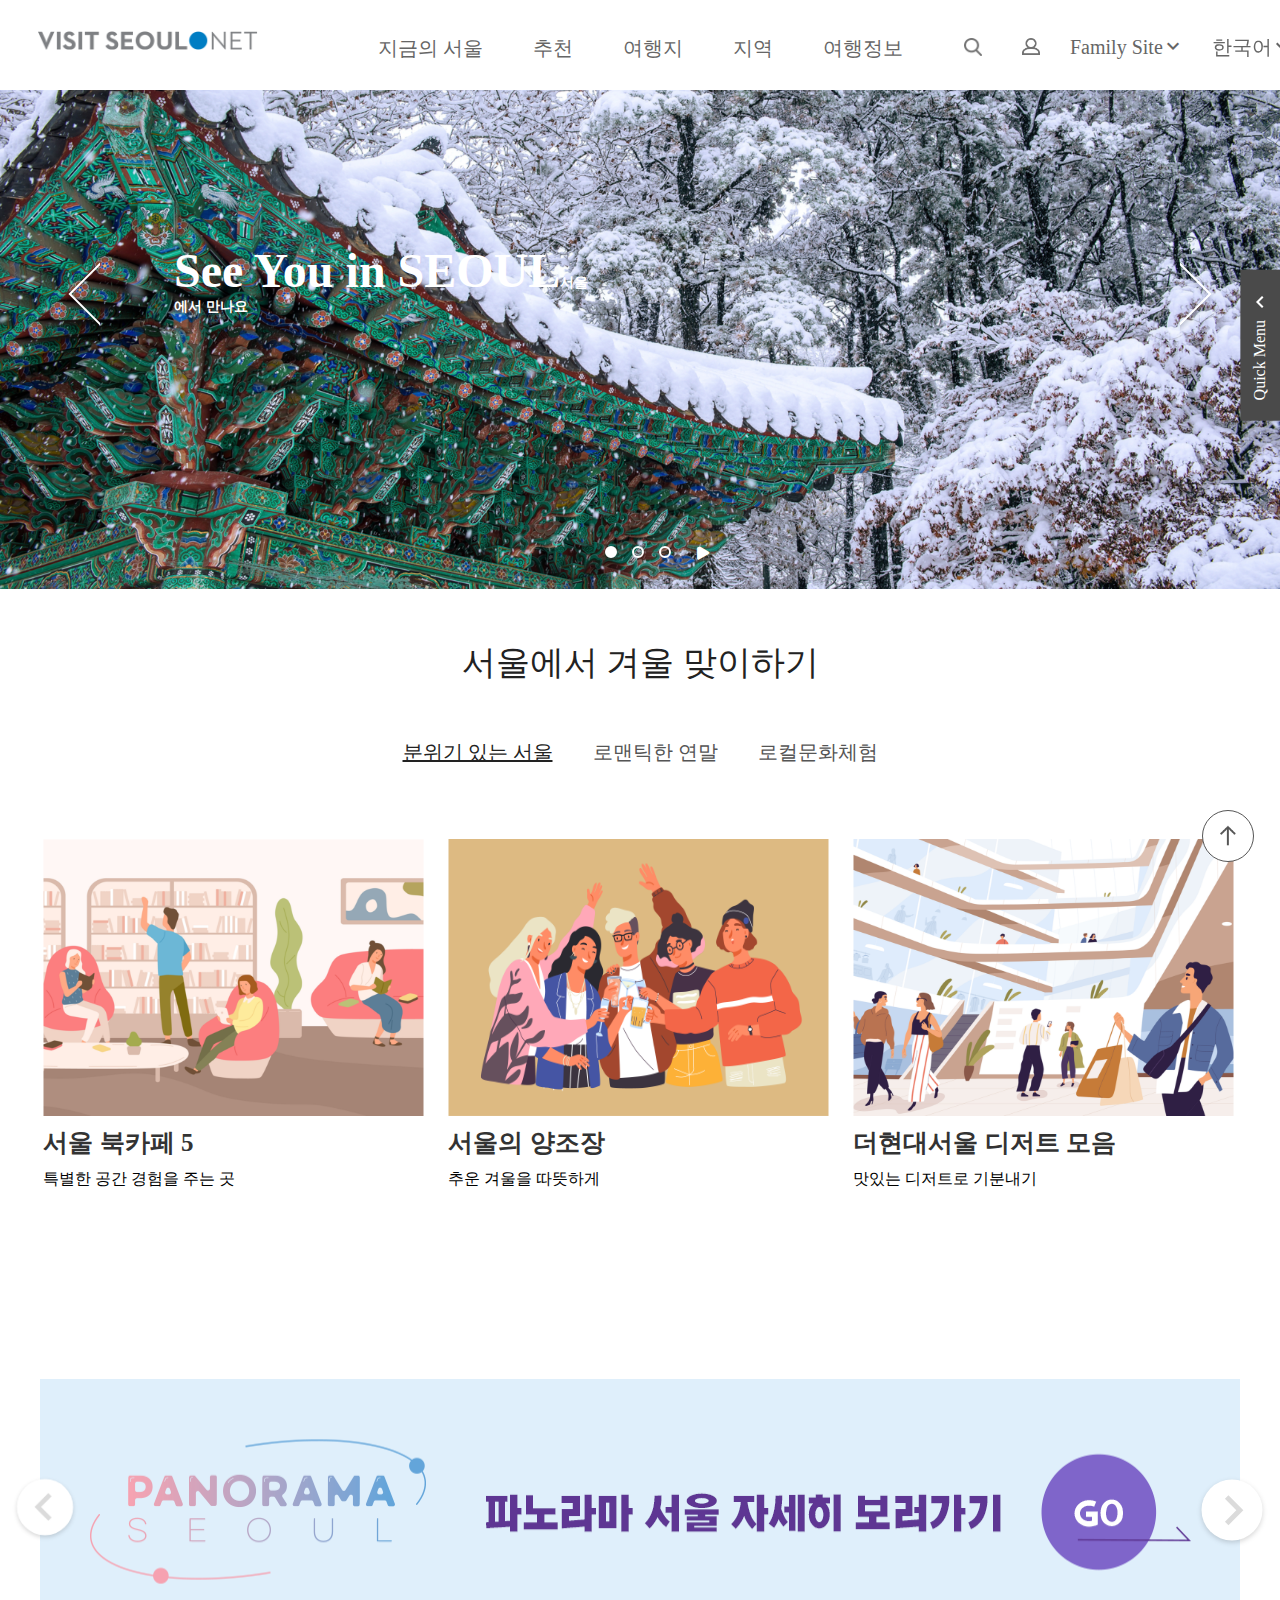
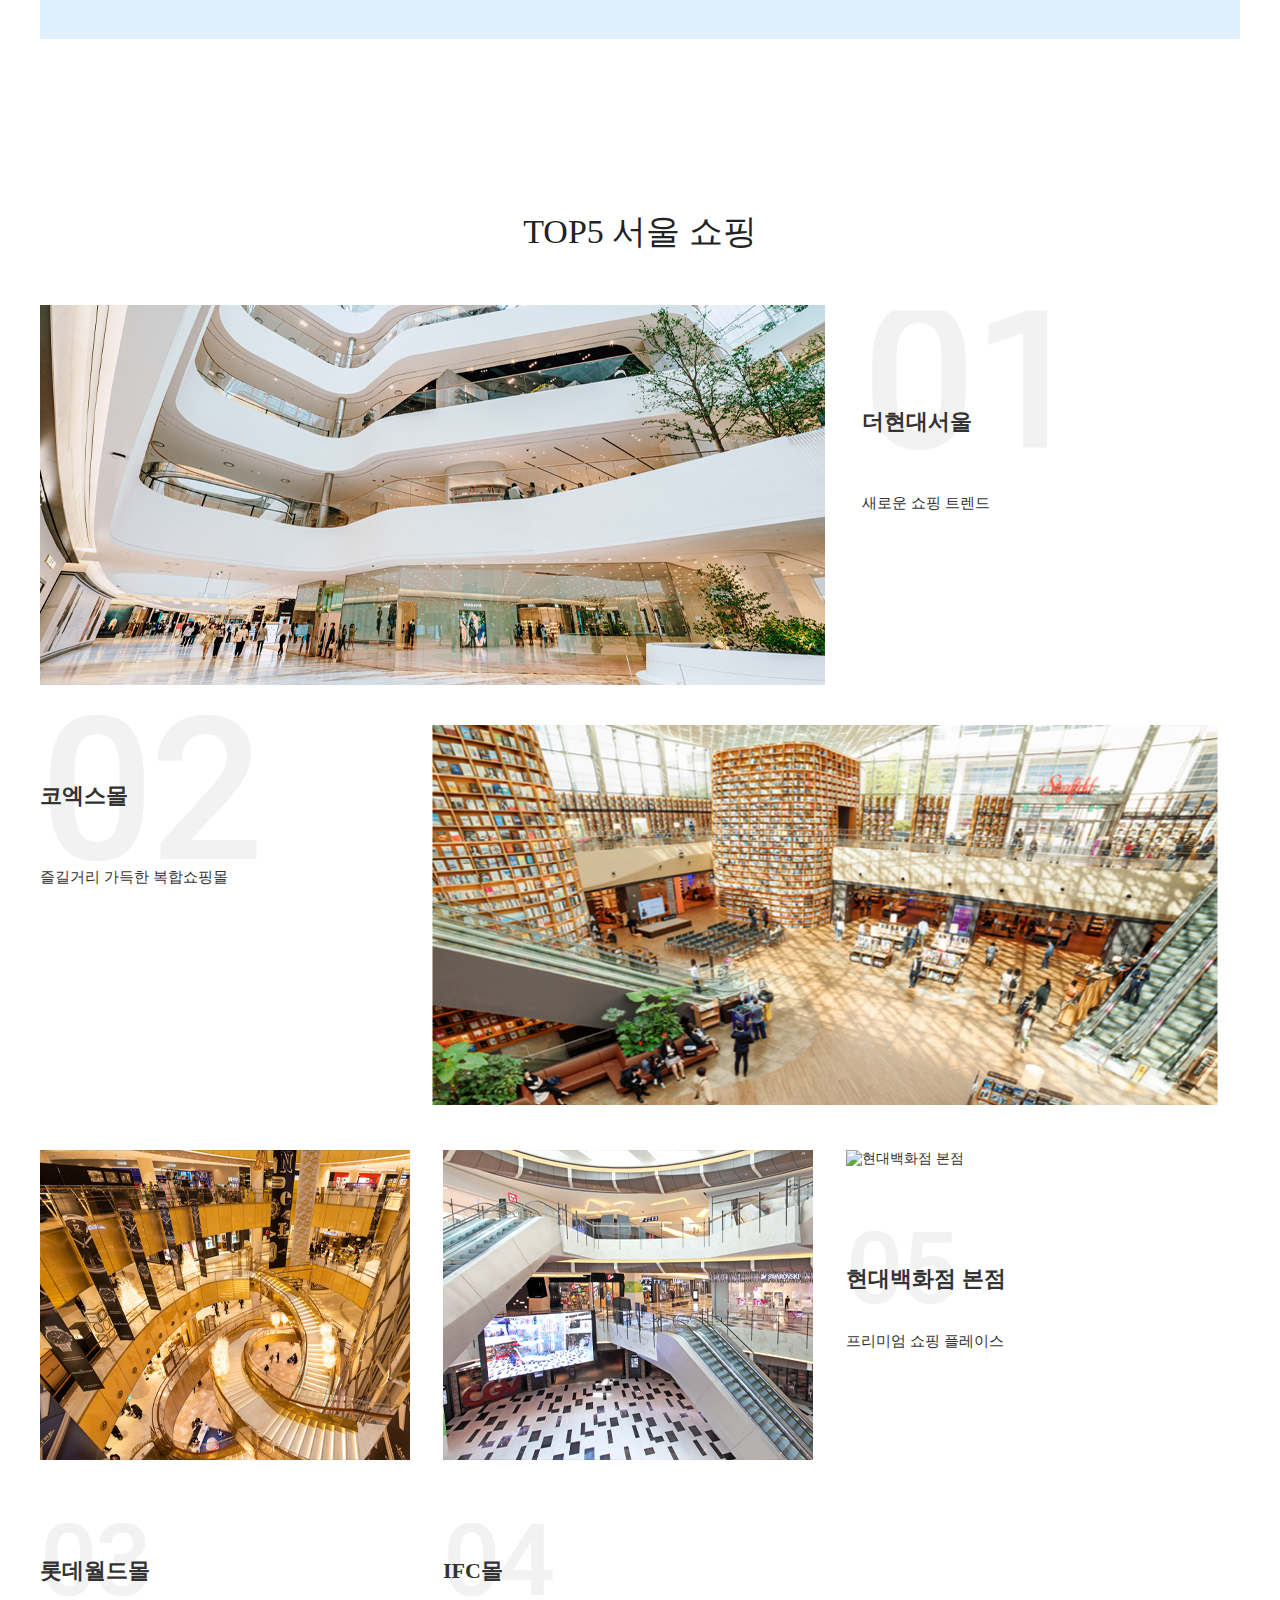
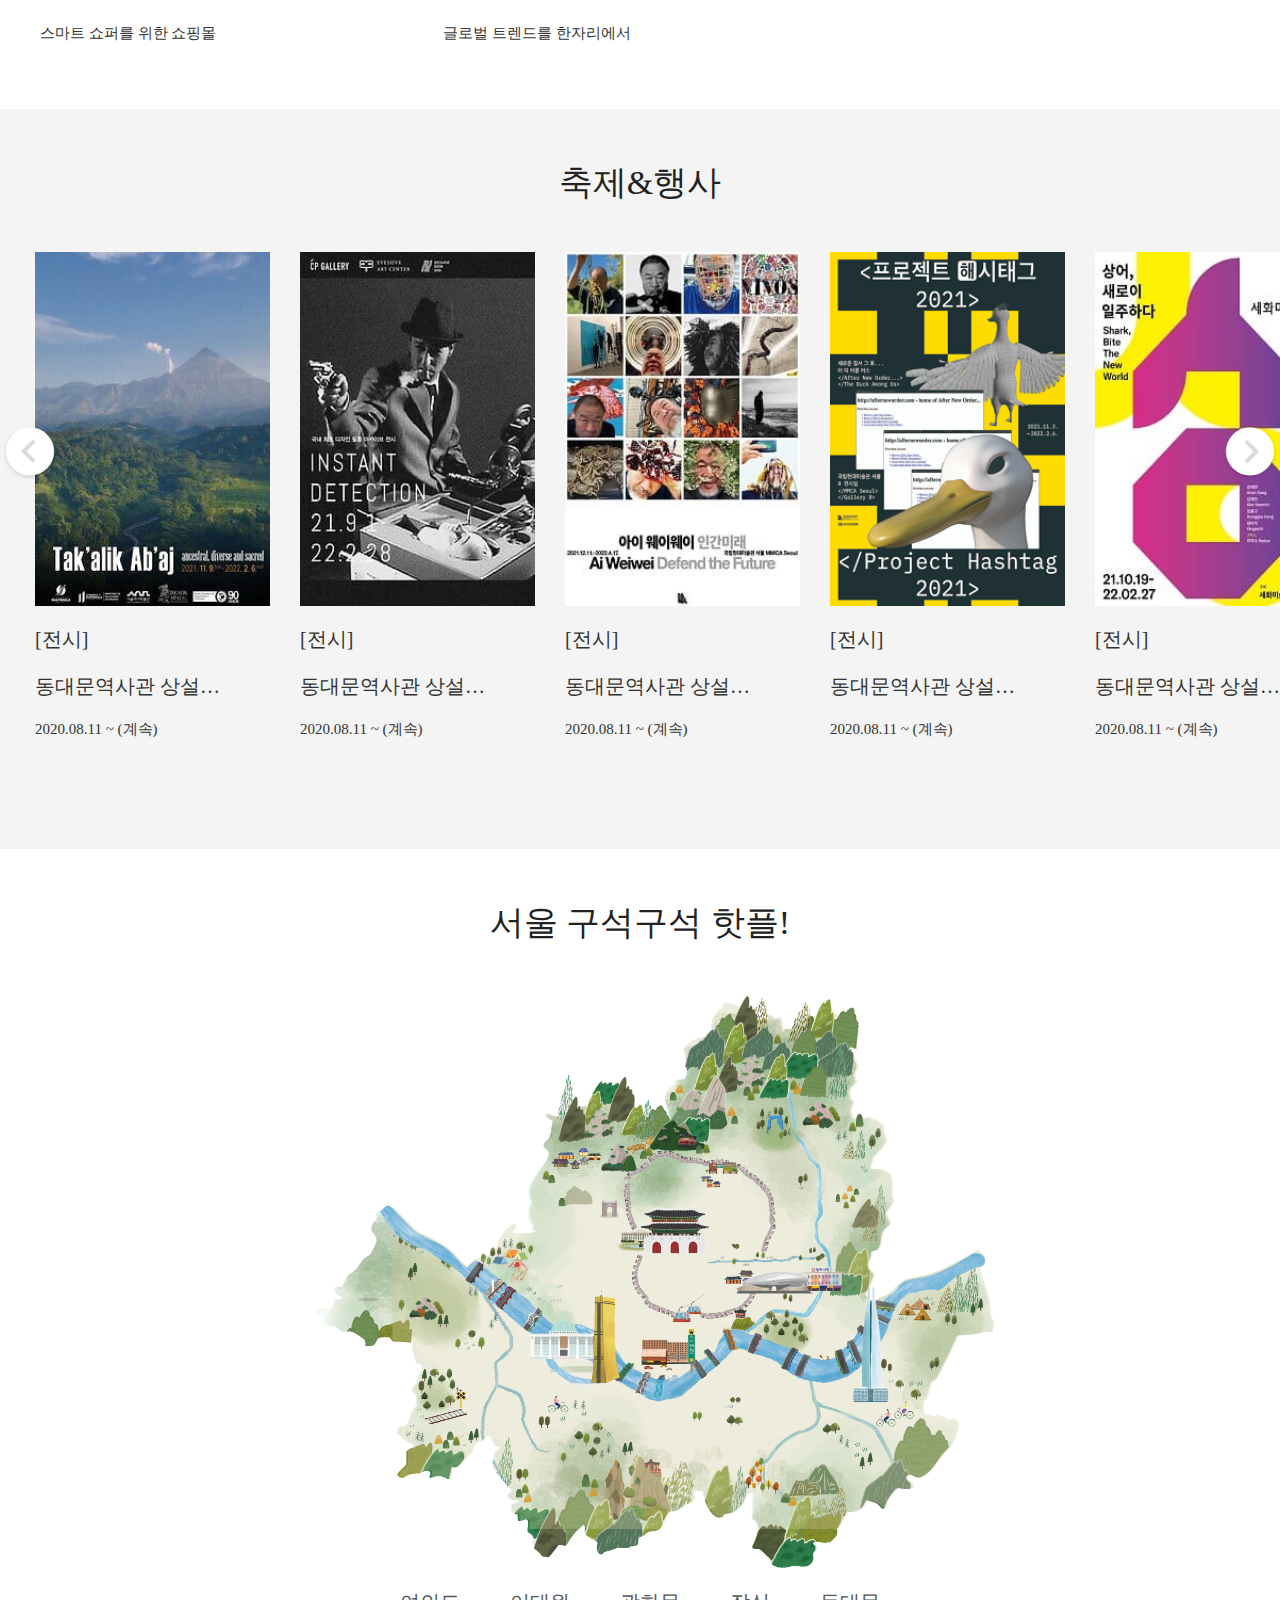
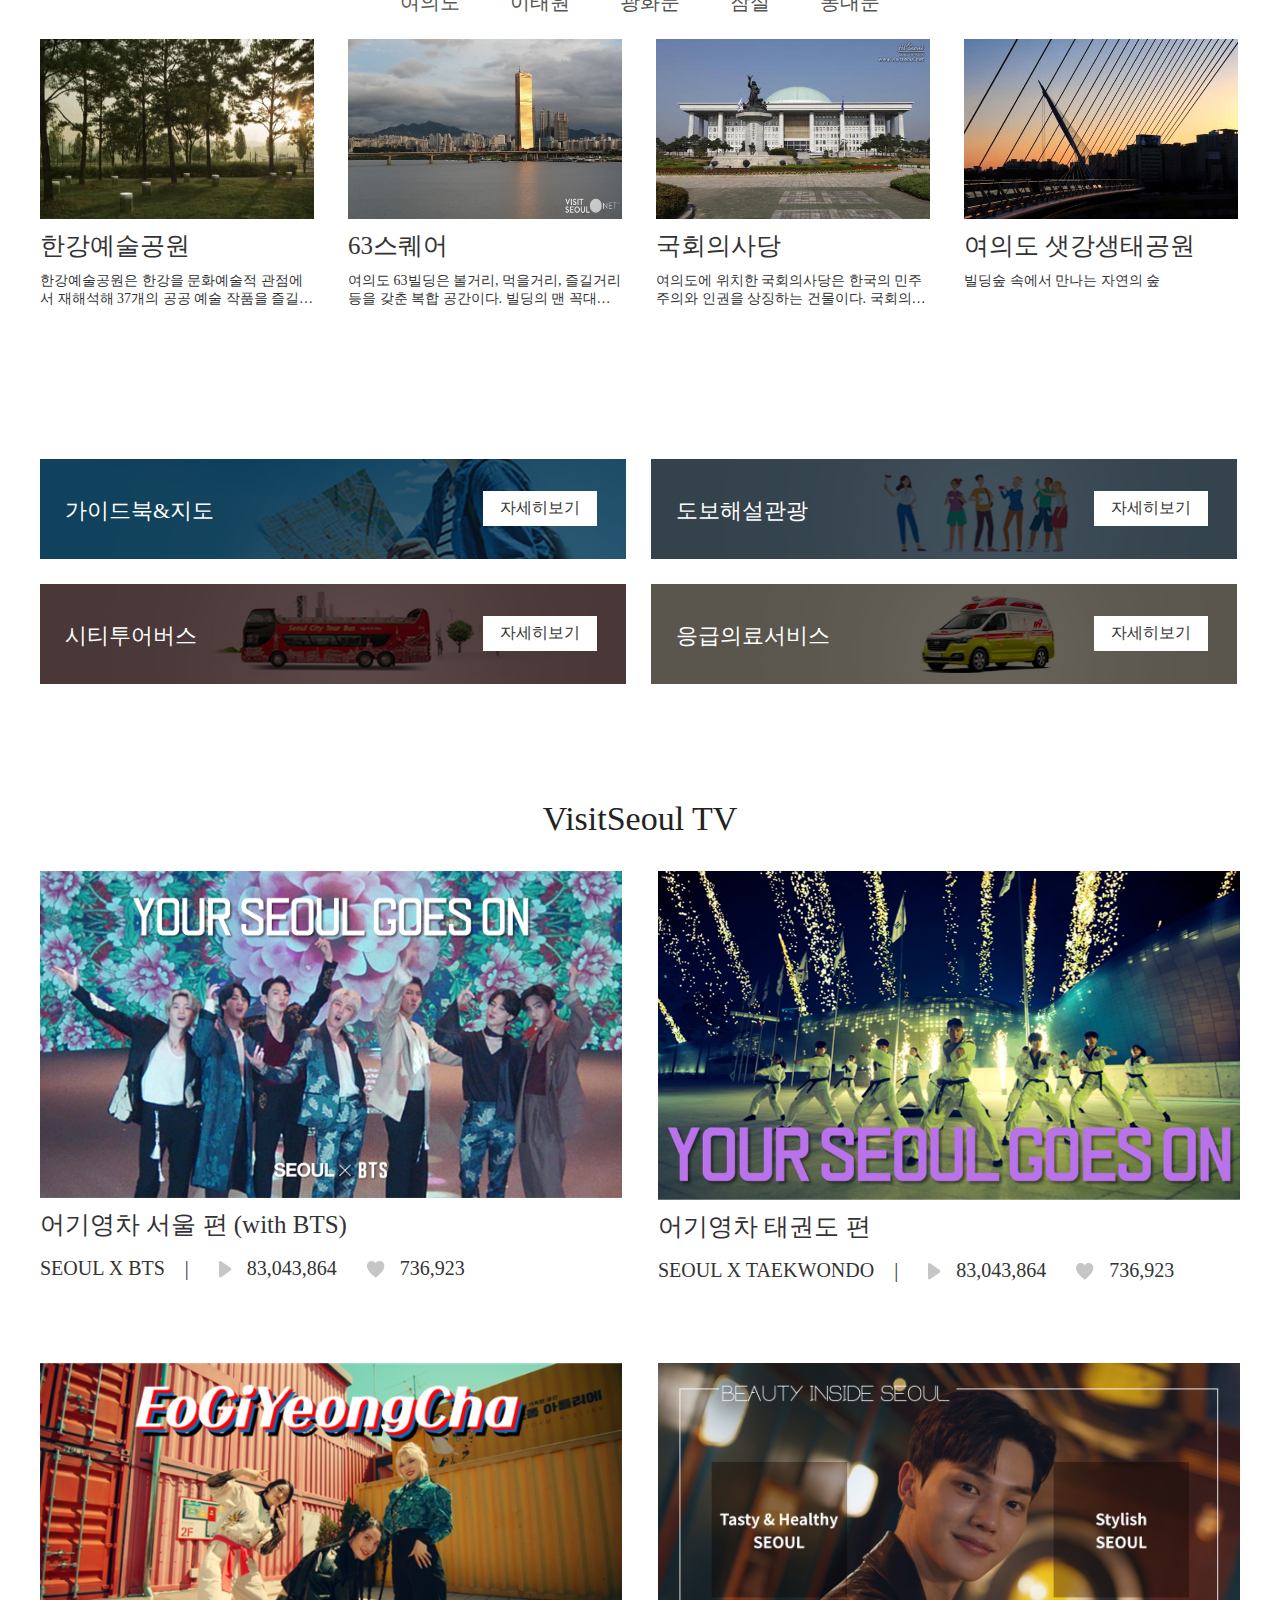
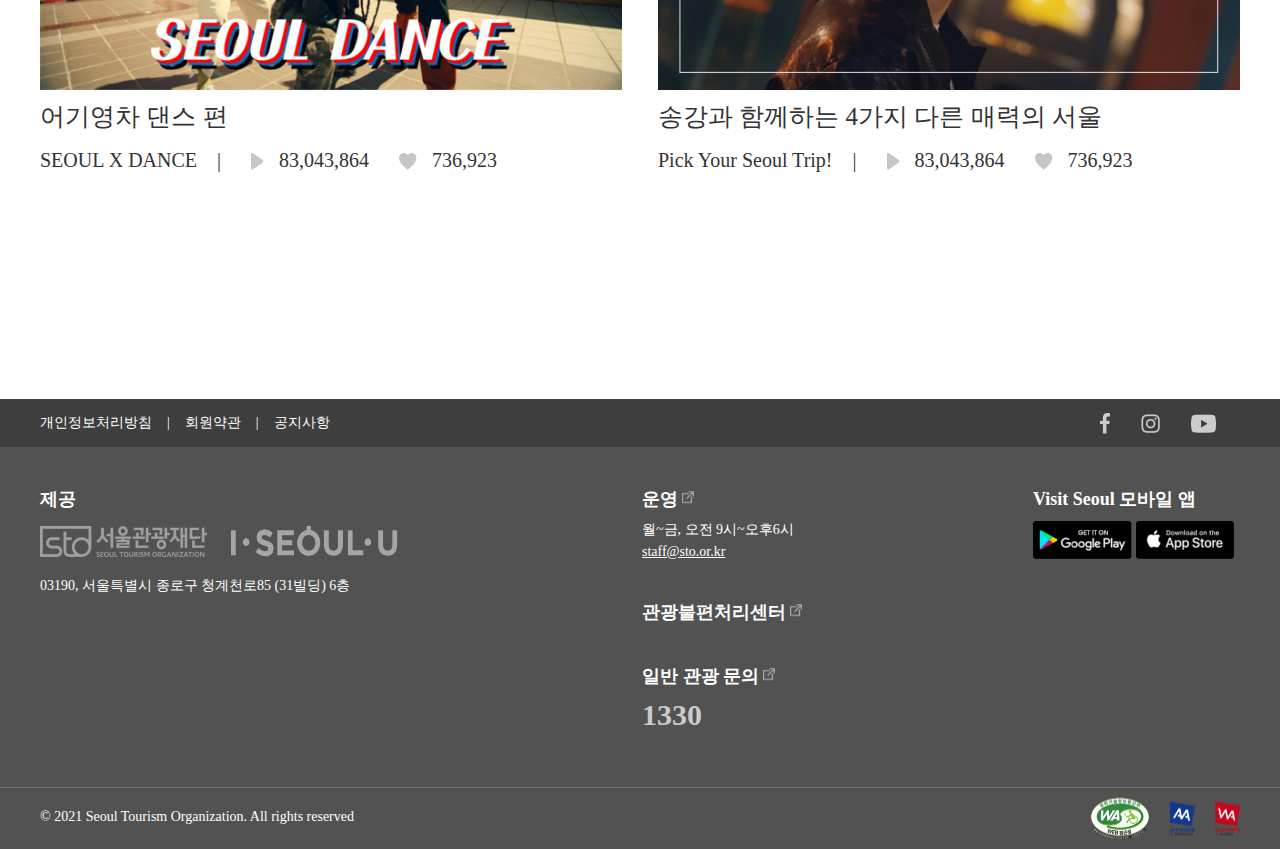
==== commit 50c5f1af: "두번째" ====
--- a/index.html
+++ b/index.html
@@ -431,7 +431,7 @@
         <section id="season">
           <h3>서울에서 겨울 맞이하기</h3>
           <ul class="title">
-            <li><a href="#">분위기 있는 서울</a>
+            <li class="on"><a href="#">분위기 있는 서울</a>
               <div class="inner-box">
                 <ul>
                   <li>
@@ -533,9 +533,6 @@
             
             </li>
           </ul>
-
-
-          
         </section>
 
         <section id="banner">
@@ -799,9 +796,10 @@
             </div>
             <div class="map-info">
               <div class="inner-box">
-                <ul class="slide">
-                  <li>
-                    <h4><a href="#"  class="on">여의도</a></h4>
+                <ul class="tab-box">
+                  <li>
+                    <h4><a href="#">여의도</a></h4>
+
                     <ul class="inner">
                       <li><a href="#">
                         <img alt="한강예술공원" src="img/intro/hp1-1.png" />
@@ -1340,40 +1338,6 @@
 
 
 
-
-
-
-
-
-
-
-
-
-
-
-
-
-
-
-
-
-
-
-
-
-
-
-
-
-
-
-
-
-
-
-
-
-
 //헤더
 $('#gnb > ul.pc-gnb > li:eq(0) > a').on('mouseenter', function() {
   $('#gnb > ul.pc-gnb > li:eq(0)').addClass('open');
@@ -1458,6 +1422,8 @@
 });
 
 
+
+
 //side-menu_fmailySite
 $('#side-menu > li:eq(2) > div.title > a').on('click', function() {
    $('#side-menu > li:eq(2)').addClass('open'); 
@@ -1558,7 +1524,6 @@
  */
 
 /*
-
 $('ul.title > li:eq(1) > a').on('click', function() {
   $('ul.title > li:eq(1) > div.inner-box').addClass('on');
   $('ul.title > li:eq(0) > div.inner-box').removeClass('on');
@@ -1571,34 +1536,33 @@
   $('ul.title > li:eq(0) > div.inner-box').removeClass('on');  
 });
 
-
  */
 
 
 
-
-
-
-
-
-
-
-
-
-
-
-
-
-
-
-
-
-
-
-
-
-
-    </script>
+//hotplace
+var selectTab = 1;
+
+showTab(1);
+
+$('ul.tab-box > li > h4 > a').on('click', function() {
+  var index = $('ul.tab-box > li > h4').index($(this).parent());
+  $($(this)).addClass('on');
+  //$('ul.tab-box > li:eq(' + (n - 1) + ') > h4 > a').siblings().removeClass('on');
+ 
+  showTab(index + 1);
+});
+
+function showTab(n) {
+  $('ul.tab-box > li:eq(' + (n - 1) + ') > ul.inner').addClass('on'); 
+  $('ul.tab-box > li:eq(' + (n - 1) + ')').siblings().children().removeClass('on');
+  
+
+  showTab === n;
+} 
+
+
+</script>
 
 
 
--- a/css/style-pc.css
+++ b/css/style-pc.css
@@ -174,11 +174,9 @@
 #season ul.title li div.inner-box ul li:nth-child(3) > a div.hover {left: 810px;}
 #season ul.title li div.inner-box ul li:nth-child(2):hover > a div.hover {left: 405px;}
 #season ul.title li div.inner-box ul li:nth-child(3):hover > a div.hover {left: 810px;}
-
 #season ul.title li div.inner-box ul li a div.hover p {position: relative; top: 47%; left: 37%;  color: #ffffff; font-weight: 700; display:  none;} 
 #season ul.title li div.inner-box ul li:hover a div.hover {position: absolute; left: 0; top: 0; width: 380px; height: 277px; text-align: center; z-index: 1000000; background-color: #000000; opacity: 0.7; display: block;}
 #season ul.title li div.inner-box ul li:hover a div.hover p {position: relative; top: 47%; left: 37%;  color: #ffffff; font-weight: 700; display: block;} 
-
 #season ul.title li div.inner-box ul li a h5 {padding: 10px 0; font-size: 25px; font-weight: 600; color: #333333; text-align: left;}
 #season ul.title li div.inner-box ul li a p {font-size: 16px; color: #000000; text-align: left; }
 
@@ -274,13 +272,18 @@
 #hotplace div.content div.map > ul > li:hover {transform: scale(1.3); transition: all 0.3s;}
 #hotplace div.content div.map-info {position: absolute; width: 1200px; height: 350px; top: 600px; left: 50%; transform: translate(-50%, 0);}
 #hotplace div.content div.map-info > div.inner-box > ul {position: absolute; left: 50%; top: 0; transform: translate(-50%, 0);}
+
+
+
+
 #hotplace div.content div.map-info > div.inner-box > ul > li > h4 {font-size: 20px; color: #555555; font-weight: 200;}
 
 #hotplace div.content div.map-info > div.inner-box > ul > li {float: left;}
 #hotplace div.content div.map-info > div.inner-box > ul > li > h4 > a {display: block; padding: 10px 25px;}
 #hotplace div.content div.map-info > div.inner-box > ul > li > h4 > a.on {font-weight: 600; color: #000000; border-bottom: 4px solid #000000;}
 
-#hotplace div.content div.map-info > div.inner-box > ul li ul.inner {overflow: hidden;}
+#hotplace div.content div.map-info > div.inner-box > ul li ul.inner {overflow: hidden; display: none; }
+#hotplace div.content div.map-info > div.inner-box > ul li ul.inner.on {overflow: hidden; display: block;}
 #hotplace div.content div.map-info > div.inner-box > ul li ul.inner {position: absolute; top: 60px; width: 1200px; left: 50%; transform: translate(-50%, 0);}
 #hotplace div.content div.map-info > div.inner-box > ul li ul.inner li {float: left; width: 274px; height: 280px;;}
 #hotplace div.content div.map-info > div.inner-box > ul li ul.inner li a {display: block;}
@@ -298,10 +301,6 @@
 #hotplace div.content div.map-info > div.inner-box > ul li ul.inner li h5 {font-size: 25px; color: #333333; font-weight: 400; padding: 10px 0 10px 0;}
 #hotplace div.content div.map-info > div.inner-box > ul li ul.inner li p {overflow: hidden; text-overflow: ellipsis; display:-webkit-box; -webkit-line-clamp: 2; -webkit-box-orient: vertical;}
 
-#hotplace div.content div.map-info > div.inner-box >  ul > li:nth-child(2) > ul {display: none;}
-#hotplace div.content div.map-info > div.inner-box > ul > li:nth-child(3) > ul {display: none;}
-#hotplace div.content div.map-info > div.inner-box > ul > li:nth-child(4) > ul {display: none;}
-#hotplace div.content div.map-info > div.inner-box > ul > li:nth-child(5) > ul {display: none;}
 
 
 #hotplace div.more_info {position: absolute; width: 100%; height: 240px; z-index: 100; bottom: 50px; left: 0;}
--- a/css/style-m.css
+++ b/css/style-m.css
@@ -123,14 +123,19 @@
 #main-visual div.slide-box div.box p.control a.next::before {left: calc(50% - 50px);}
 
 
-#season {background-color: #ffffff; left: 0; top: 0; position: relative; height: 730px; }
+#season {background-color: #ffffff; left: 0; top: 0; position: relative; height: 730px;}
 #season h3 {font-size: 34px; font-weight: 700; text-align: center; padding: 50px 0 2% 0; color: #222222;}
-#season ul.title {position: absolute; left: 8%; top: 20%; transform: translate(0, 0); text-align: center;}
-#season ul.title li {float: left; font-size: 22px; font-weight: 100; color: #555555; padding: 10px 20px 10px 20px; border: 1px solid #C7C7C7; }
-#season ul.title li:nth-child(2) {margin-left: 20px;}
-#season ul.title li:nth-child(3) {margin-top: 20px;}
+#season ul.title {position: absolute; width: 450px; left: 50%; top: 20%; transform: translate(-50%, 0); text-align: center;}
+#season ul.title li {float: left; font-size: 20px; font-weight: 100; color: #555555; padding: 10px 10px; border: 1px solid #C7C7C7; line-height: 30px;}
+#season ul.title li a {}
+#season ul.title > li:hover {background-color: #137DC3; color: #ffffff; border: 1px solid #137DC3;}
+ 
+#season ul.title li + li {margin-left: 10px;}
+
+
+/*
 #season ul.title li.on {background-color: #137DC3; color: #ffffff;}
-#season div.inner-box {position: relative; top: 25%; width: 100%; height: 380px;}
+#season div.inner-box {position: relative; top: 30%; width: 100%; height: 380px;}
 #season div.inner-box ul {position: absolute; width: 1200px; left: 50%; top: 0; transform: translate(-50%, 0); padding-bottom: 30px; }
 #season div.inner-box ul li {float: left; left: 0; top: 0; margin-top: 20px; background-color: #ffffff; width: 380px; box-shadow: 0 1px 3px 0 rgba(0, 0, 0, 0.1);}
 #season div.inner-box ul li + li {margin-left: 20px;}
@@ -139,7 +144,20 @@
 #season div.inner-box ul li a h5 {padding: 15px 10px; font-size: 22px; font-weight: 500; color: #333333;}
 #season div.inner-box ul li a p {padding: 0 10px 15px 10px; font-size: 18px; color: #333333;}
 #season div.inner-box ul:nth-child(2) {display: none;}
-#season div.inner-box ul:nth-child(3) {display: none;}
+#season div.inner-box ul:nth-child(3) {display: none;} */
+
+
+
+
+#season ul.title li div.inner-box {position: absolute; width: 4000px; height: 400px; left: -40px; top: 80px;} 
+#season ul.title li div.inner-box ul {position: absolute; left: 0; top: 0; width: 100%; padding-bottom: 30px; background-color: #ffffff; display: none;}
+#season ul.title li div.inner-box.on ul {position: absolute; left: 0; top: 0; width: 100%; padding-bottom: 30px; background-color: #ffffff; display: block; }
+#season ul.title li div.inner-box ul li {float: left; width: 80vw; height: 40vh; border: none; margin-left: 0;}
+#season ul.title li div.inner-box ul li img {width: 100%; height: 100%}
+#season ul.title li div.inner-box ul li a div.hover {display: none;}
+
+#season ul.title li div.inner-box ul li a h5 {padding: 10px 0; font-size: 25px; font-weight: 600; color: #333333; text-align: left;}
+#season ul.title li div.inner-box ul li a p {font-size: 16px; color: #000000; text-align: left; }
 
 
 #banner {position: relative; width: 100%; height: 150px; top: 20%; background-color: #ffffff;}
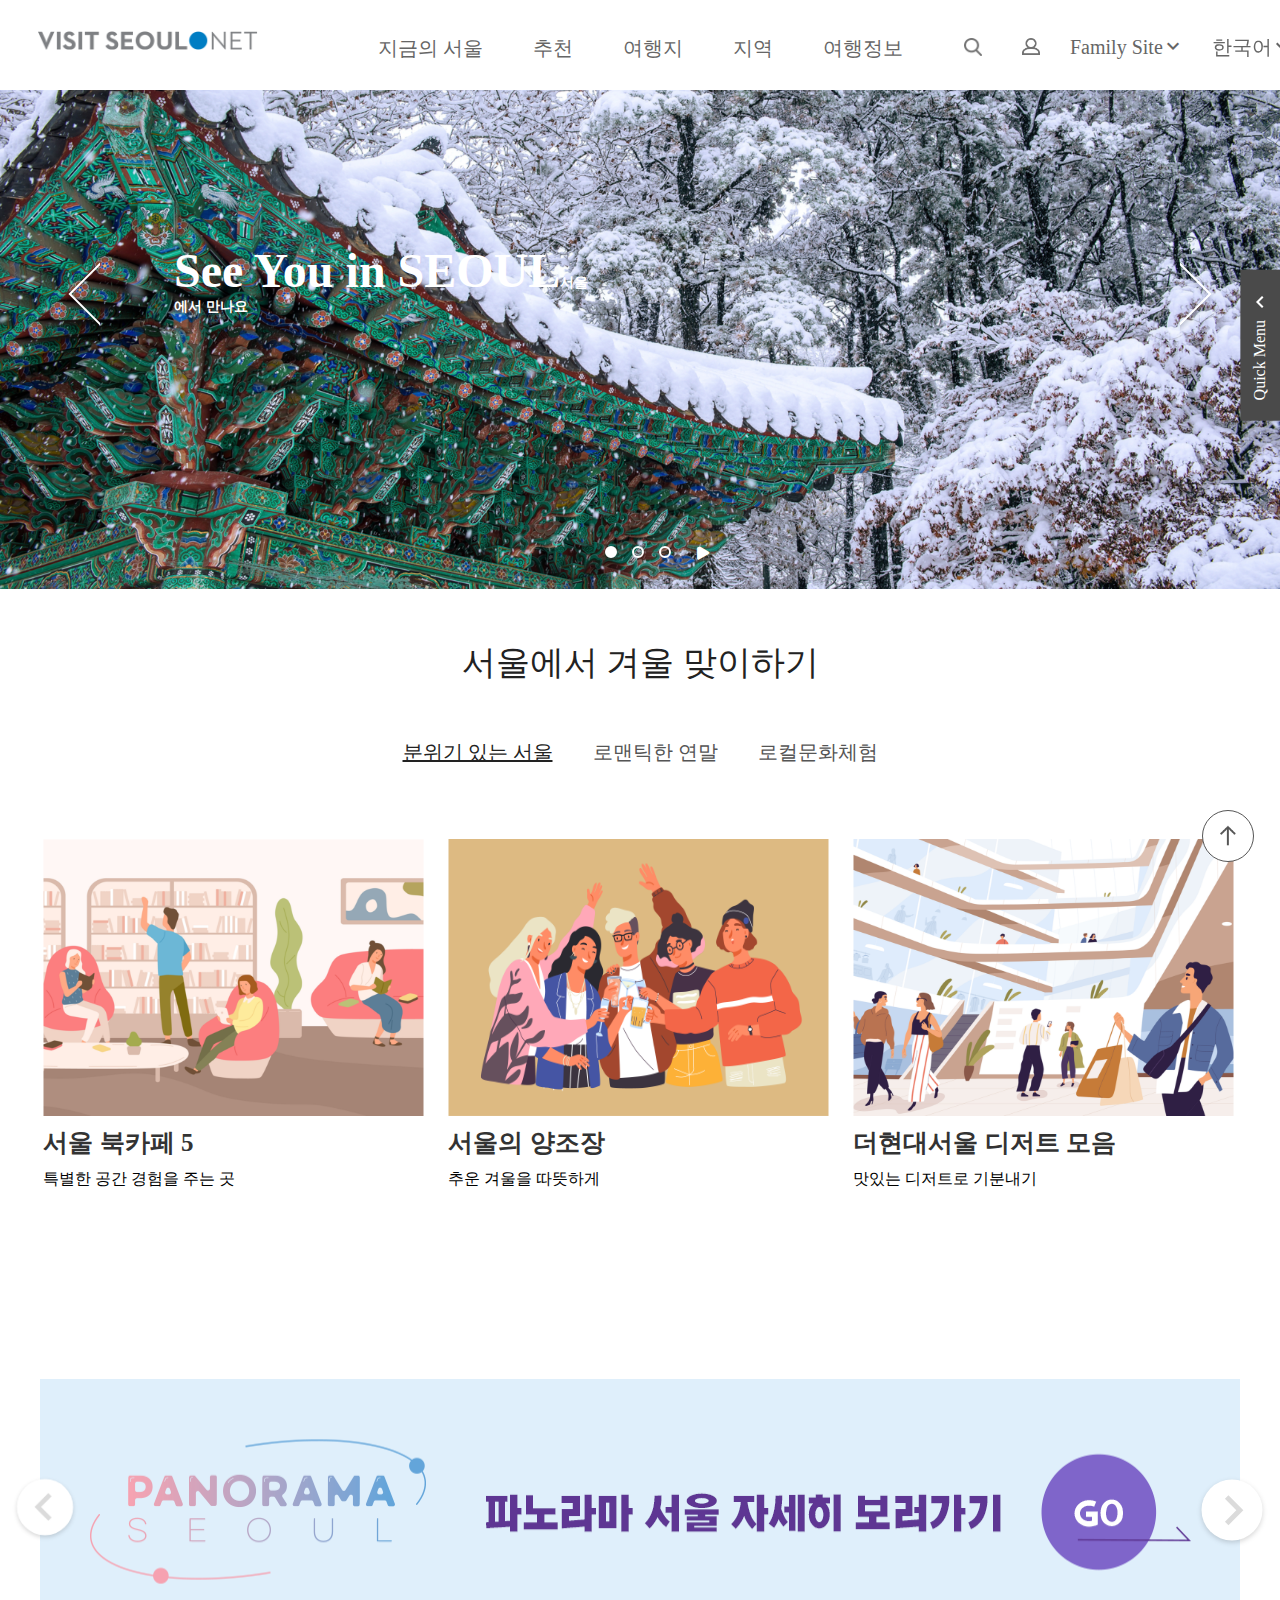
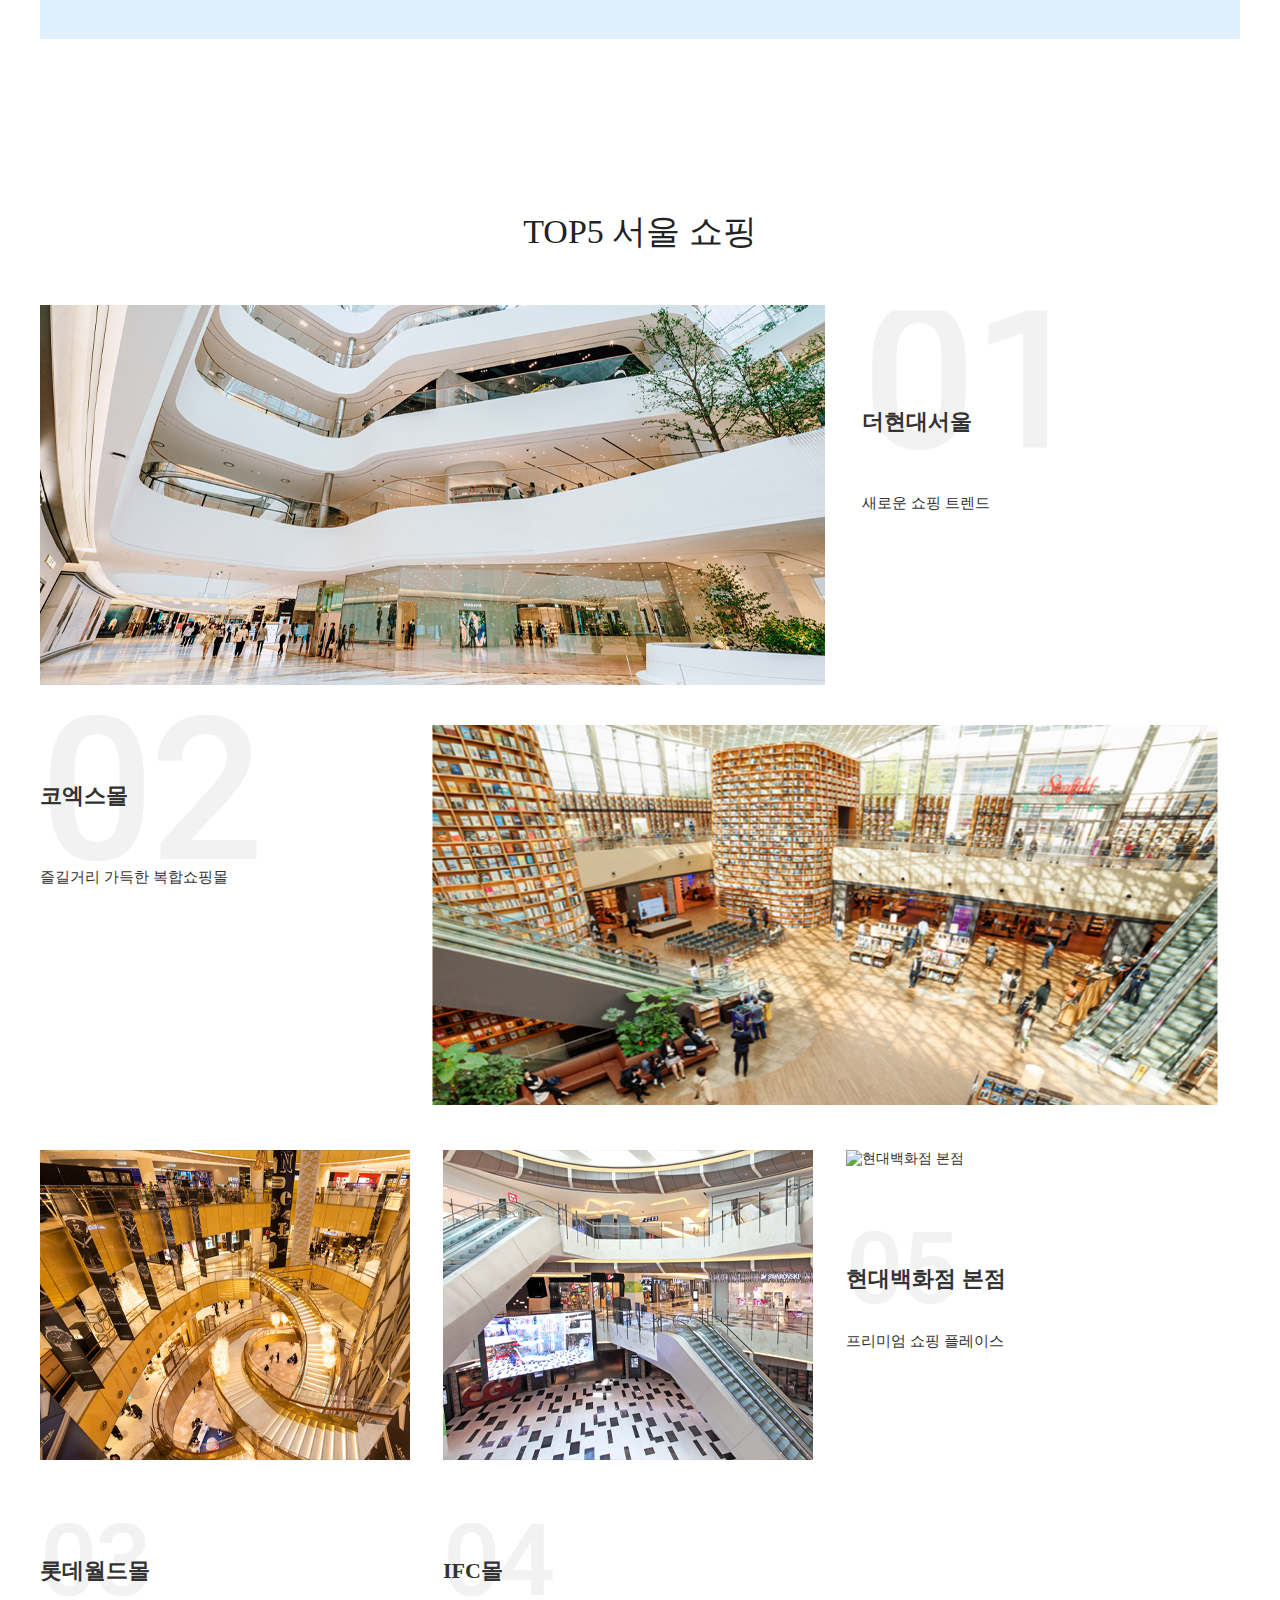
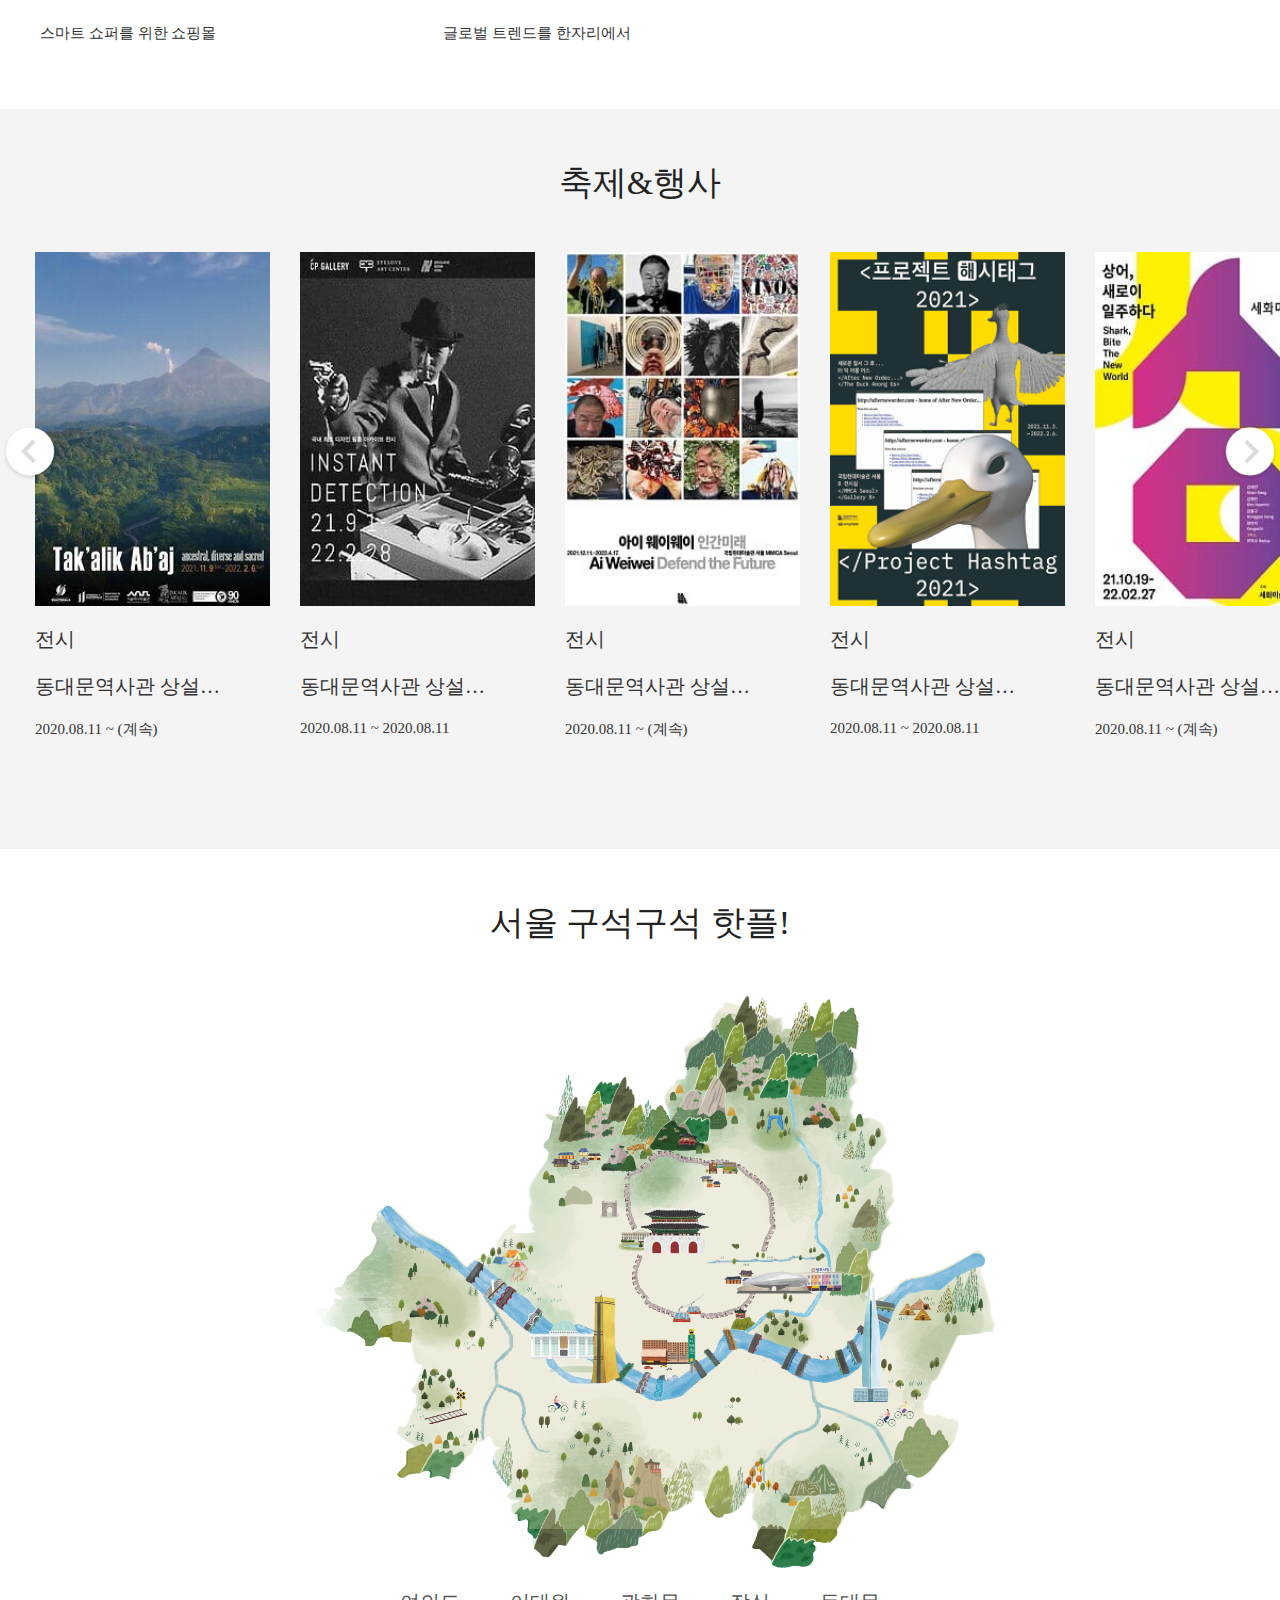
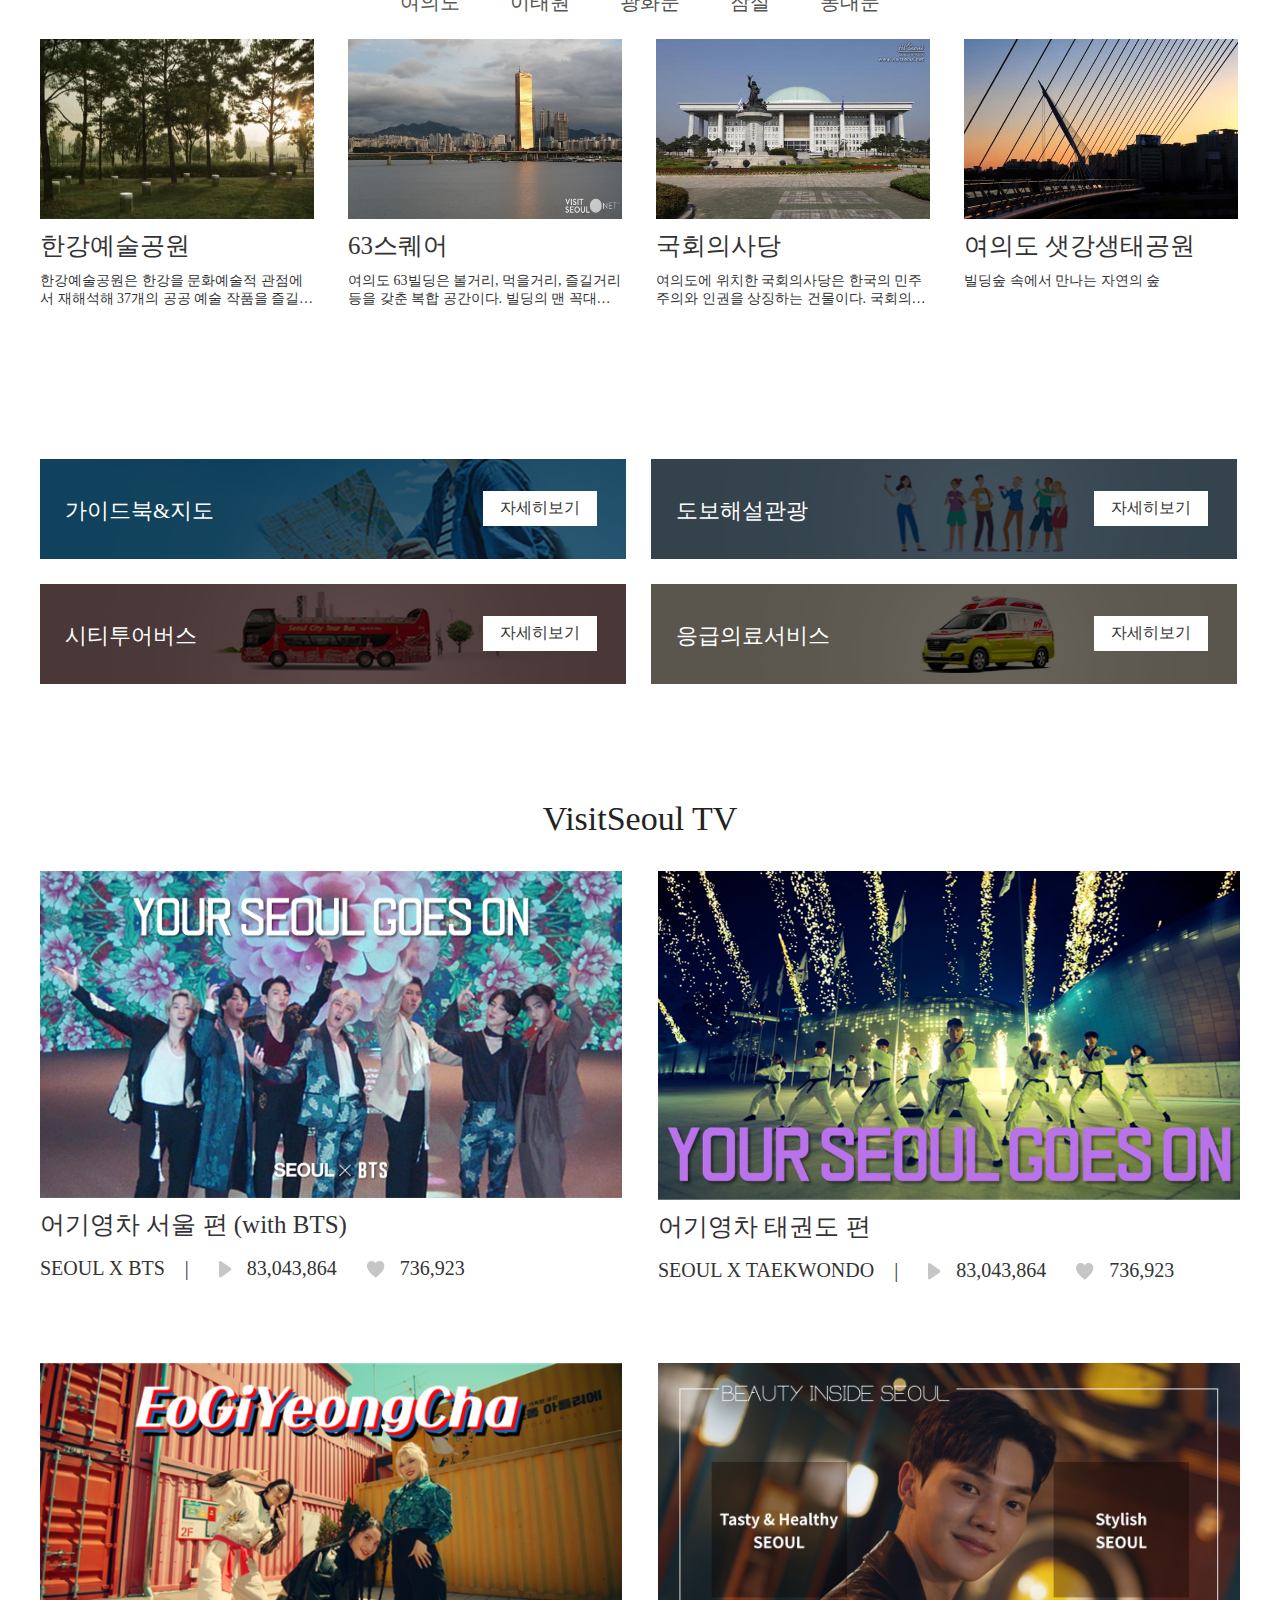
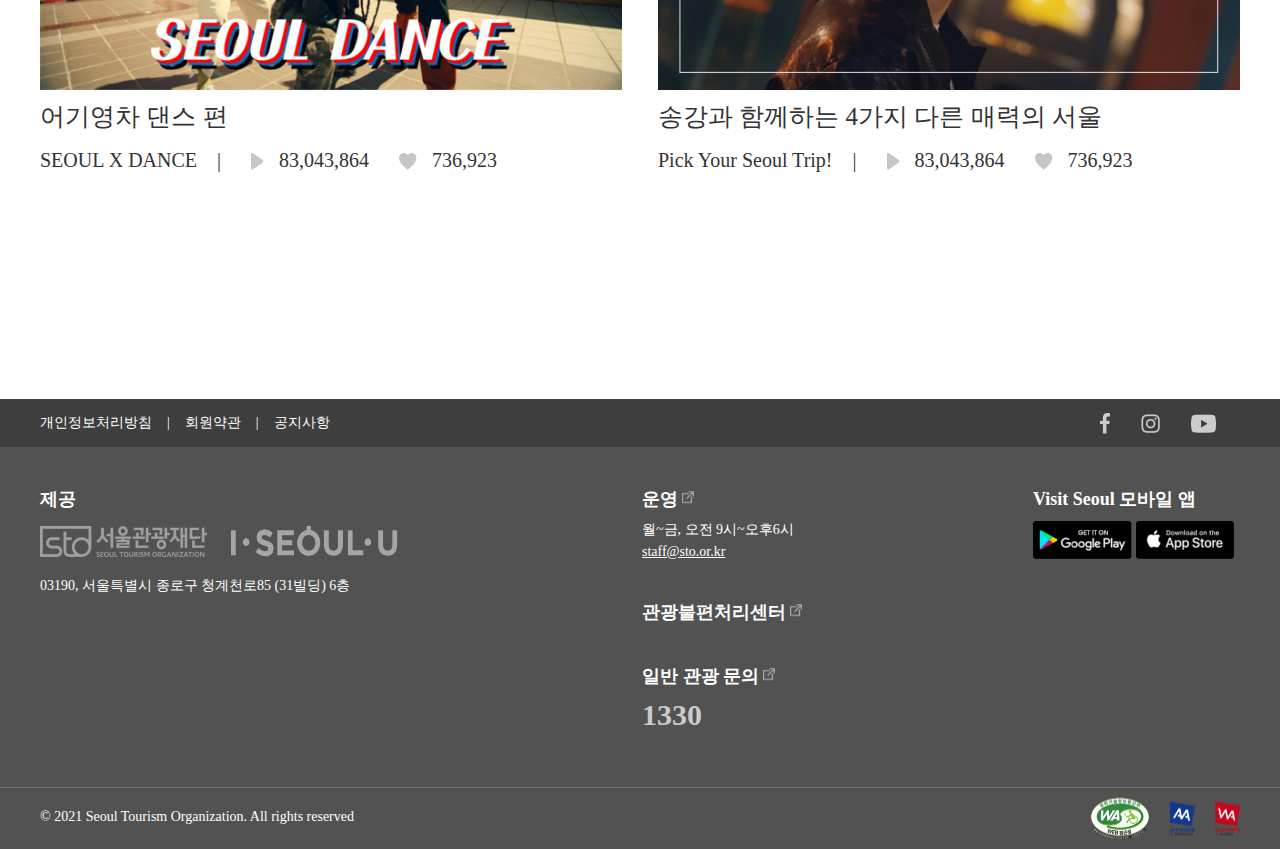
==== commit 1668cea7: "20220306" ====
--- a/index.html
+++ b/index.html
@@ -96,8 +96,7 @@
               </div>
               <ul class="sub-menu">
                   <li>
-                    <a href="#">
-                    Family Site<i class="fas fa-chevron-down"></i>
+                    <a href="#">Family Site<i class="fas fa-chevron-down"></i>
                     </a>
                     <div class="select">
                       <ul>
@@ -159,7 +158,7 @@
             </div>
 
             <ul class="pc-gnb">
-              <li>
+              <li class="on">
                 <a href="#">지금의 서울<i class="fas fa-chevron-down"></i></a>
                 <div class="sub">
                   <div class="content">
@@ -625,7 +624,7 @@
             <ul class="banner">
               <li><a href="#"><img alt=" " src="img/intro/img01.jpg" />
                 <div>
-                  <em>[전시]</em>
+                  <em>전시</em>
                   <p>동대문역사관 상설전시장</p>
                   <p>2020.08.11 ~ (계속)</p>
                 </div>
@@ -633,145 +632,145 @@
 
               <li><a href="#"><img alt=" " src="img/intro/img02.jpg" />
                 <div>
-                  <em>[전시]</em>
+                  <em>전시</em>
+                  <p>동대문역사관 상설전시장</p>
+                  <p>2020.08.11 ~ 2020.08.11</p>
+                </div>
+              </a></li>
+
+              <li><a href="#"><img alt=" " src="img/intro/img03.jpg" />
+                <div>
+                  <em>전시</em>
                   <p>동대문역사관 상설전시장</p>
                   <p>2020.08.11 ~ (계속)</p>
                 </div>
               </a></li>
 
-              <li><a href="#"><img alt=" " src="img/intro/img03.jpg" />
-                <div>
-                  <em>[전시]</em>
+              <li><a href="#"><img alt=" " src="img/intro/img04.png" />
+                <div>
+                  <em>전시</em>
+                  <p>동대문역사관 상설전시장</p>
+                  <p>2020.08.11 ~ 2020.08.11</p>
+                </div>
+              </a></li>
+
+              <li><a href="#"><img alt=" " src="img/intro/img05.jpg" />
+                <div>
+                  <em>전시</em>
                   <p>동대문역사관 상설전시장</p>
                   <p>2020.08.11 ~ (계속)</p>
                 </div>
               </a></li>
 
-              <li><a href="#"><img alt=" " src="img/intro/img04.png" />
-                <div>
-                  <em>[전시]</em>
+              <li><a href="#"><img alt=" " src="img/intro/img06.png" />
+                <div>
+                  <em>전시</em>
                   <p>동대문역사관 상설전시장</p>
                   <p>2020.08.11 ~ (계속)</p>
                 </div>
               </a></li>
 
-              <li><a href="#"><img alt=" " src="img/intro/img05.jpg" />
-                <div>
-                  <em>[전시]</em>
+              <li><a href="#"><img alt=" " src="img/intro/img07.jpg" />
+                <div>
+                  <em>전시</em>
                   <p>동대문역사관 상설전시장</p>
                   <p>2020.08.11 ~ (계속)</p>
                 </div>
               </a></li>
 
-              <li><a href="#"><img alt=" " src="img/intro/img06.png" />
-                <div>
-                  <em>[전시]</em>
+              <li><a href="#"><img alt=" " src="img/intro/img08.png" />
+                <div>
+                  <em>전시</em>
                   <p>동대문역사관 상설전시장</p>
                   <p>2020.08.11 ~ (계속)</p>
                 </div>
               </a></li>
 
-              <li><a href="#"><img alt=" " src="img/intro/img07.jpg" />
-                <div>
-                  <em>[전시]</em>
+              <li><a href="#"><img alt=" " src="img/intro/img09.jpg" />
+                <div>
+                  <em>전시</em>
                   <p>동대문역사관 상설전시장</p>
                   <p>2020.08.11 ~ (계속)</p>
                 </div>
               </a></li>
 
-              <li><a href="#"><img alt=" " src="img/intro/img08.png" />
-                <div>
-                  <em>[전시]</em>
+              <li><a href="#"><img alt=" " src="img/intro/img10.jpg" />
+                <div>
+                  <em>전시</em>
                   <p>동대문역사관 상설전시장</p>
                   <p>2020.08.11 ~ (계속)</p>
                 </div>
               </a></li>
 
-              <li><a href="#"><img alt=" " src="img/intro/img09.jpg" />
-                <div>
-                  <em>[전시]</em>
+              <li><a href="#"><img alt=" " src="img/intro/img11.jpg" />
+                <div>
+                  <em>전시</em>
                   <p>동대문역사관 상설전시장</p>
                   <p>2020.08.11 ~ (계속)</p>
                 </div>
               </a></li>
 
-              <li><a href="#"><img alt=" " src="img/intro/img10.jpg" />
-                <div>
-                  <em>[전시]</em>
+              <li><a href="#"><img alt=" " src="img/intro/img12.jpg" />
+                <div>
+                  <em>전시</em>
                   <p>동대문역사관 상설전시장</p>
                   <p>2020.08.11 ~ (계속)</p>
                 </div>
               </a></li>
 
-              <li><a href="#"><img alt=" " src="img/intro/img11.jpg" />
-                <div>
-                  <em>[전시]</em>
+              <li><a href="#"><img alt=" " src="img/intro/img13.jpg" />
+                <div>
+                  <em>전시</em>
                   <p>동대문역사관 상설전시장</p>
                   <p>2020.08.11 ~ (계속)</p>
                 </div>
               </a></li>
 
-              <li><a href="#"><img alt=" " src="img/intro/img12.jpg" />
-                <div>
-                  <em>[전시]</em>
+              <li><a href="#"><img alt=" " src="img/intro/img14.png" />
+                <div>
+                  <em>전시</em>
                   <p>동대문역사관 상설전시장</p>
                   <p>2020.08.11 ~ (계속)</p>
                 </div>
               </a></li>
 
-              <li><a href="#"><img alt=" " src="img/intro/img13.jpg" />
-                <div>
-                  <em>[전시]</em>
+              <li><a href="#"><img alt=" " src="img/intro/img15.jpg" />
+                <div>
+                  <em>전시</em>
                   <p>동대문역사관 상설전시장</p>
                   <p>2020.08.11 ~ (계속)</p>
                 </div>
               </a></li>
 
-              <li><a href="#"><img alt=" " src="img/intro/img14.png" />
-                <div>
-                  <em>[전시]</em>
+              <li><a href="#"><img alt=" " src="img/intro/img16.jpg" />
+                <div>
+                  <em>전시</em>
                   <p>동대문역사관 상설전시장</p>
                   <p>2020.08.11 ~ (계속)</p>
                 </div>
               </a></li>
 
-              <li><a href="#"><img alt=" " src="img/intro/img15.jpg" />
-                <div>
-                  <em>[전시]</em>
+              <li><a href="#"><img alt=" " src="img/intro/img17.jpg" />
+                <div>
+                  <em>전시</em>
                   <p>동대문역사관 상설전시장</p>
                   <p>2020.08.11 ~ (계속)</p>
                 </div>
               </a></li>
 
-              <li><a href="#"><img alt=" " src="img/intro/img16.jpg" />
-                <div>
-                  <em>[전시]</em>
+              <li><a href="#"><img alt=" " src="img/intro/img18.jpg" />
+                <div>
+                  <em>전시</em>
                   <p>동대문역사관 상설전시장</p>
                   <p>2020.08.11 ~ (계속)</p>
                 </div>
               </a></li>
 
-              <li><a href="#"><img alt=" " src="img/intro/img17.jpg" />
-                <div>
-                  <em>[전시]</em>
-                  <p>동대문역사관 상설전시장</p>
-                  <p>2020.08.11 ~ (계속)</p>
-                </div>
-              </a></li>
-
-              <li><a href="#"><img alt=" " src="img/intro/img18.jpg" />
-                <div>
-                  <em>[전시]</em>
-                  <p>동대문역사관 상설전시장</p>
-                  <p>2020.08.11 ~ (계속)</p>
-                </div>
-              </a></li>
-
               <li><a href="#"><img alt=" " src="img/intro/img19.png" />
                 <div>
-                  <em>[전시]</em>
-                  <p>동대문역사관 상설전시장</p>
-                  <p>2020.08.11 ~ (계속)</p>
+                  <em>전시</em>
+                  <p>동대문역사관 상설전시장</p>
+                  <p>2020.08.11 ~ 2020.08.11</p>
                 </div>
               </a></li>
             </ul>
--- a/css/style-pc.css
+++ b/css/style-pc.css
@@ -174,6 +174,7 @@
 #season ul.title li div.inner-box ul li:nth-child(3) > a div.hover {left: 810px;}
 #season ul.title li div.inner-box ul li:nth-child(2):hover > a div.hover {left: 405px;}
 #season ul.title li div.inner-box ul li:nth-child(3):hover > a div.hover {left: 810px;}
+
 #season ul.title li div.inner-box ul li a div.hover p {position: relative; top: 47%; left: 37%;  color: #ffffff; font-weight: 700; display:  none;} 
 #season ul.title li div.inner-box ul li:hover a div.hover {position: absolute; left: 0; top: 0; width: 380px; height: 277px; text-align: center; z-index: 1000000; background-color: #000000; opacity: 0.7; display: block;}
 #season ul.title li div.inner-box ul li:hover a div.hover p {position: relative; top: 47%; left: 37%;  color: #ffffff; font-weight: 700; display: block;} 
@@ -182,12 +183,12 @@
 
 
 #banner {position: relative; width: 100%; height: 260px; top: 50px; padding: 20px 0;}
-#banner div.slide-box {position: relative; width: 1200px; height: 260px; left: 50%; top: 0; transform: translate(-50%, 0); overflow: hidden;}
-#banner div.slide-box > div.box-inner {position: relative; }
+#banner div.slide-box {position: relative; width: 1200px; height: 260px; left: 50%; top: 0; transform: translate(-50%, 0);}
+#banner div.slide-box > div.box-inner {position: relative; overflow: hidden; }
 #banner div.slide-box > div.box-inner img {width: 1200px; height: 260px;}
 #banner div.slide-box > div.box-inner p.dummy {opacity: 0;}
-#banner div.slide-box > div.box-inner ul.slide {position: absolute; top: 0; left: 0; height: 100%; width: 100%; }
-#banner div.slide-box > div.box-inner ul.slide li {position: absolute; left: 0; top: 0; width: 100%; height: 100%;}
+#banner div.slide-box > div.box-inner ul.slide {position: absolute; top: 0; left: 0; height: 100%; width: 6000px; }
+#banner div.slide-box > div.box-inner ul.slide li {position: absolute; left: 0; top: 0;}
 #banner div.slide-box > div.box-inner ul.slide > li:first-child {display: block;}
 
 #banner p.control {position: absolute; width: 1260px; left: 50%; top: 50%; transform: translate(-50%, -50%);}
--- a/css/style-m.css
+++ b/css/style-m.css
@@ -33,16 +33,16 @@
 
 #side-menu {display: none;}
 
-#wrapper > a.top-button {position: fixed; z-index: 100000; right: 2%; top: 80vh; border: 1px solid #555555; width: 60px; height: 60px; border-radius: 30px; text-align: center; background-color: #ffffff;}
+#wrapper > a.top-button {position: fixed; z-index: 100000; left: 78vw; top: 80vh; border: 1px solid #555555; width: 60px; height: 60px; border-radius: 30px; text-align: center; background-color: #ffffff;}
 #wrapper > a.top-button > img {position: relative; left: 0; top: 50%; transform: translate(0, -50%); width: 16px;}
 
-#wrapper > div.quick-menu {display:none;}
+#wrapper > div.quick-menu {display: none;}
 #wrapper > div.mobile-quick-menu {position: fixed; z-index: 1000000; right: 0; bottom: 5vh; width: 200px; height: 350px;}
 #wrapper > div.mobile-quick-menu > ul {}
 #wrapper > div.mobile-quick-menu > ul > li {width: 200px; height: 65px; padding-top: 15px;}
 #wrapper > div.mobile-quick-menu > ul > li.menu-open {margin: 25px 0 0 8px;}
 #wrapper > div.mobile-quick-menu > ul > li > a > h5 {position: relative; transform: translate(-50%, 50%); left: 0; top: 50%; font-size: 16px; color: #ffffff; text-align: right;}
-#wrapper > div.mobile-quick-menu > ul > li > a > div {width: 60px; height: 60px; position: relative; left: 60%; top: 50%; transform: translate(0, -50%); background-color: #ffffff; border-radius: 100px;}
+#wrapper > div.mobile-quick-menu > ul > li > a > div {width: 60px; height: 60px; position: relative; left: 55vw; top: 50vh; background-color: #ffffff; border-radius: 100px;}
 #wrapper > div.mobile-quick-menu > ul > li > a > div.open-close {position: fixed; right: -30%; bottom: 50%; transform: translate(200%, 600%); background-color: #137DC3;}
 #wrapper > div.mobile-quick-menu > ul > li > a > div.open-close > i {font-size: 20px; color: #ffffff; position: relative; left: 50%; top: 50%; transform: translate(-50%, -50%);}
 #wrapper > div.mobile-quick-menu > ul > li:nth-child(1) {display: none;}
@@ -51,47 +51,49 @@
 
 
 
-#gnb {display: none; position: absolute; top: 0; width: 100%; background-color: #ffffff; color: #000000; height: 100vh; overflow: auto; font-size: 16px; transition: left 0.3s;}
+#gnb {display: block; position: absolute; top: 0; width: 100%; background-color: #ffffff; color: #000000; height: 100vh; overflow: auto; font-size: 16px; transition: left 0.3s;}
 #gnb.open {left: 0;}
 #gnb div.mobile-gnb {}
-#gnb div.mobile-gnb > div.title {position: relative; width: 100%; height: 200px; }
+#gnb div.mobile-gnb > div.title {position: relative; width: 100%; height: 200px;}
 #gnb div.mobile-gnb > div.title img.logo {position: absolute; width: 234px; left: 5%; top: 15%; transform: translate(0, -50%);}
 #gnb div.mobile-gnb > div.title > a > img.close {position: absolute; width: 50px; right: 5%; top: 15%; transform: translate(0, -50%);}
 #gnb div.mobile-gnb > div.title > div.login {position: absolute; width: 175px; height: 50px; border: 1px solid #333333; left: 5%; top: 60%; transform: translate(0, -50%);}
 #gnb div.mobile-gnb > div.title > div.login > a > img {position: relative; width: 25px; height: 25px;  left: 50%; top: 50%; transform: translate(-50%, -50%);}
-
 #gnb ul.sub-menu { position: relative; height: 70px; width: 100%;  z-index: 100000;}
-#gnb ul.sub-menu > li {position: relative; float: left; width: 177px; height: 58px; border-bottom: 1px solid #333333; font-size: 22px; left: 13%; top: 50%; transform: translate(0, -50%);}
-#gnb ul.sub-menu > li + li {margin-left: 25px;}
-#gnb ul.sub-menu > li > a {position: relative; left: 0; top: 30%; transform: translate(0, -50%);}
-#gnb ul.sub-menu > li > a > i {color: #999999; padding-left: 45px;}
-#gnb ul.sub-menu > li + li > a > i {color: #999999; padding-left: 90px;}
-
-#gnb ul.sub-menu > li > div.select {display: none;}
-#gnb ul.sub-menu > li > div.select {position: relative; left: 0; top: 23px; height: 535px; font-size: 18px; background-color: #ffffff;}
-#gnb ul.sub-menu > li > div.select > ul > li {position: relative; width: 90%; height: 65px; background-color: #f6f6f6; margin: 10px 0 0 10px; top: 10px; padding-left: 10px; line-height: 65px;}
-#gnb ul.sub-menu > li > div.select > ul > li > a > span {font-size: 9px; color: #188BD8;}
-
-#gnb > ul {position: relative; margin-top: 35px;}
-#gnb > ul > li {padding-bottom: 10px; font-size: 25px;}
-#gnb > ul > li > a {display: inline-block; position: relative; width: 85%; height: 70px; background-color: #ffffff; line-height: 70px; margin-left: 30px;font-weight: 100; border-bottom: 1px solid #333333;}
-#gnb > ul > li > a > i {position: absolute; right: 0; top: 50%; transform: translate(0, -50%);}
-#gnb > ul > li.on {font-weight: 700;}
-#gnb > ul > li div.sub > div.content > div.title {display: none;}
-#gnb > ul > li div.sub > ul {overflow: hidden; background-color: #111111;}
-#gnb > ul > li div.sub > ul > li {height: 50px; overflow: hidden; height: 0; transition: height 0.3s;}
-#gnb > ul > li div.sub > ul > li + li > a {border-top: 1px solid #222222;}
-#gnb > ul > li div.sub > ul > li > a {display: block; line-height: 49px; padding-left: 30px; position: relative;}
-
-#gnb > ul > li div.sub> ul > li.open > a i {transform: translate(0, -50%) rotate(180deg);}
-#gnb > ul > li div.sub> ul > li > ul {overflow: hidden; background-color: #181818;}
-#gnb > ul > li div.sub > ul > li > ul > li {height: 50px; overflow: hidden; height: 0; transition: height 0.3s;}
-#gnb > ul > li div.sub > ul > li > ul > li + li > a {border-top: 1px dashed #333333;}
-#gnb > ul > li div.sub > ul > li > ul > li > a {display: block; line-height: 49px; font-size: 14px; padding-left: 60px; position: relative;}
-
-#gnb > ul > li div.sub > div.content > div.inner {position: relative;}
-#gnb > ul > li div.sub > div.content > div.inner > ul {position: absolute; left: 16%; top: 0; z-index: 10000000; background-color: #ffffff; width: 75%; height: 300px; font-weight: 400;}
-#gnb > ul > li div.sub > div.content > div.inner > ul > li {position: relative; width: 100%; height: 60px; line-height: 65px; border-bottom: 1px solid #333333;}
+#gnb ul.sub-menu > li {position: relative; float: left; width: 45%; height: 6vh; border-bottom: 1px solid #333333; font-size: 22px; left: 0; top: 50%; transform: translate(10%, -60%);}
+#gnb ul.sub-menu > li + li {margin-left: 20px;}
+#gnb ul.sub-menu > li > a {position: relative; display: inline-block; height: 100%; width: 100%; line-height: 54px;}
+#gnb ul.sub-menu > li > a i {position: absolute; color: #999999; right: 0; top: 50%; transform: translate(0, -50%);}
+#gnb ul.sub-menu > li > div.select.on {position: relative; left: 0; top: 0; font-size: 18px; background-color: #ffffff; border: 1px solid #e5e5e5; display: block;}
+#gnb ul.sub-menu > li > div.select {position: relative; left: 0; top: 0; font-size: 18px; background-color: #ffffff; border: 1px solid #e5e5e5; display: none;}
+#gnb ul.sub-menu > li > div.select > ul {width: 100%; padding: 10px;}
+#gnb ul.sub-menu > li > div.select > ul > li {position: relative; width: 92%; background-color: #f6f6f6; top: 0; line-height: 65px;}
+#gnb ul.sub-menu > li > div.select > ul > li + li {margin-top: 10px;}
+#gnb ul.sub-menu > li > div.select > ul > li > a > span {font-size: 9px;}
+
+
+
+#gnb > ul.pc-gnb {position: relative; margin-top: 35px;}
+#gnb > ul.pc-gnb > li {padding-bottom: 10px; font-size: 25px;}
+#gnb > ul.pc-gnb > li > a {display: inline-block; position: relative; width: 85%; height: 70px; background-color: #ffffff; line-height: 70px; margin-left: 30px;font-weight: 100; border-bottom: 1px solid #333333;}
+#gnb > ul.pc-gnb > li.on > a > i {position: absolute; right: 0; top: 50%; transform: translate(0, -50%) rotate(180deg); color: #999999;}
+#gnb > ul.pc-gnb > li > a > i {position: absolute; right: 0; top: 50%; transform: translate(0, -50%); color: #999999;}
+#gnb > ul.pc-gnb > li.on > a {font-weight: 800;}
+#gnb > ul.pc-gnb > li div.sub > div.content > div.title {display: none;}
+
+#gnb > ul.pc-gnb > li div.sub > div.content > div.inner {position: relative; display: none;}
+#gnb > ul.pc-gnb > li.on div.sub > div.content > div.inner {position: relative; display: block;}
+
+#gnb > ul.pc-gnb > li div.sub > div.content > div.inner > ul {position: absolute; left: 16%; top: 0; z-index: 10000000; background-color: #ffffff; width: 75%; font-weight: 400;}
+#gnb > ul.pc-gnb > li div.sub > div.content > div.inner > ul > li {position: relative; width: 100%; height: 6vh; line-height: 65px; border-bottom: 1px solid #555555;}
+#gnb > ul.pc-gnb > li div.sub > div.content > div.inner > ul > li > a {display: block; line-height: 55px; padding-left: 30px; position: relative;}
+
+
+
+
+
+
+
 
 /* main */
 #main {position: relative; top: 0; left: 0;}
@@ -132,124 +134,75 @@
  
 #season ul.title li + li {margin-left: 10px;}
 
-
-/*
-#season ul.title li.on {background-color: #137DC3; color: #ffffff;}
-#season div.inner-box {position: relative; top: 30%; width: 100%; height: 380px;}
-#season div.inner-box ul {position: absolute; width: 1200px; left: 50%; top: 0; transform: translate(-50%, 0); padding-bottom: 30px; }
-#season div.inner-box ul li {float: left; left: 0; top: 0; margin-top: 20px; background-color: #ffffff; width: 380px; box-shadow: 0 1px 3px 0 rgba(0, 0, 0, 0.1);}
-#season div.inner-box ul li + li {margin-left: 20px;}
-#season div.inner-box ul li a img {width: 380px; height: 277px;}
-#season div.inner-box ul li a div.hover p {display: none;}
-#season div.inner-box ul li a h5 {padding: 15px 10px; font-size: 22px; font-weight: 500; color: #333333;}
-#season div.inner-box ul li a p {padding: 0 10px 15px 10px; font-size: 18px; color: #333333;}
-#season div.inner-box ul:nth-child(2) {display: none;}
-#season div.inner-box ul:nth-child(3) {display: none;} */
-
-
-
-
-#season ul.title li div.inner-box {position: absolute; width: 4000px; height: 400px; left: -40px; top: 80px;} 
+#season ul.title li div.inner-box {position: absolute; width: 4000px; height: 400px; left: 0; top: 80px;} 
 #season ul.title li div.inner-box ul {position: absolute; left: 0; top: 0; width: 100%; padding-bottom: 30px; background-color: #ffffff; display: none;}
 #season ul.title li div.inner-box.on ul {position: absolute; left: 0; top: 0; width: 100%; padding-bottom: 30px; background-color: #ffffff; display: block; }
 #season ul.title li div.inner-box ul li {float: left; width: 80vw; height: 40vh; border: none; margin-left: 0;}
 #season ul.title li div.inner-box ul li img {width: 100%; height: 100%}
 #season ul.title li div.inner-box ul li a div.hover {display: none;}
-
 #season ul.title li div.inner-box ul li a h5 {padding: 10px 0; font-size: 25px; font-weight: 600; color: #333333; text-align: left;}
 #season ul.title li div.inner-box ul li a p {font-size: 16px; color: #000000; text-align: left; }
 
 
-#banner {position: relative; width: 100%; height: 150px; top: 20%; background-color: #ffffff;}
-#banner ul {position: absolute; width: 100%; height: 94px; overflow: hidden; left: 50%; top: 50%; transform: translate(-45%, -50%);}
-#banner ul li {float: left; left: 0; top: 0; width: 437px; height: 94px;}
-#banner a img.prev {display: none;}
-#banner a img.next {display: none;}
-
-
-#shopping {position: relative; height: 1030px; width: 100%; background-color: #ffffff;}
+#banner {position: relative; width: 100%; height: 15vh; top: 0; background-color: #ffffff;}
+#banner ul {position: absolute; width: 5000px; top: 50%; left: 3%;}
+#banner ul li {float: left; width: 80vw; height: 10vh;}
+#banner ul li + li {margin-left: 20px;}
+#banner p.control {display: none;}
+#banner div.slide-box > div.box-inner p.dummy {opacity: 0;}
+
+
+#shopping {position: relative; height: 130vh; width: 100vw; padding-top: 80px; background-color: #ffffff;}
 #shopping h3 {font-size: 34px; font-weight: 750; text-align: center; padding-bottom: 30px; color: #222222;}
-#shopping div.top5 {position: relative; left: 0; top: 0;}
-#shopping ul {position: absolute; max-width: 1200px; height: 1300px; }
-#shopping ul li {}
-#shopping ul li img {}
-#shopping ul li div.detail {}
-#shopping ul li div.detail h4 {font-size: 20px; color: #333333; padding: 20px 0 15px 0;}
-#shopping ul li div.detail p {font-size: 20px; color: #333333;}
-#shopping ul li.top1 {position: relative; width: 400px; height: 290px; left: 60%; top: 0; transform: translate(-50%, 0);}
-#shopping ul li.top1 a img {width: 400px; height: 192px;}
-#shopping ul li.top1 a div.detail {position: relative; right: 0; top: 0; }
-#shopping ul li.top2 {position: absolute; width: 184px; height: 350px; left: 10%; top: 23%;}
-#shopping ul li.top2 a {width: 184px; height: 184px; overflow: hidden;}
-#shopping ul li.top2 a img {width: 184px; height: 184px; }
-#shopping ul li.top2 a div.detail {position: relative; left:0%; top: 0;}
-#shopping ul div.top {position: absolute; top: 20%; left: 50%; transform: translate(-50%, -45%);}
-#shopping ul div.top li:nth-child(1) {float: left; position: relative; width: 184px; height: 210px; top: 120px; left: 60%; transform: translate(20%, 50%);}
-#shopping ul div.top li:nth-child(1) > a > img {height: 184px;}
-#shopping ul div.top li:nth-child(2) {position: absolute; width: 184px; height: 210px; top: 90%; left: 20%; transform: translate(-50%, 80%);}
-#shopping ul div.top li:nth-child(2) > a > img {height: 184px;}
-#shopping ul div.top li:nth-child(3) {float: left; position: relative; width: 184px; height: 210px; top: 100%; left: 60%; transform: translate(20%, 160%);}
-#shopping ul div.top li:nth-child(3) > a > img {height: 184px;}
-#shopping ul li.top1 a div.hover {display: none;}
-#shopping ul li.top1 a div.hover p {display: none;}
-#shopping ul li.top2 a div.hover {display: none;}
-#shopping ul li.top2 a div.hover p {display: none;}
-#shopping ul div.top a div.hover {display: none;}
-#shopping ul div.top li + li a div.hover  {display: none;}
-#shopping ul div.top li + li + li a div.hover {display: none;}
-#shopping ul div.top a div.hover p {display: none;}
-
-#festival {position: relative; background-color: #f4f4f4; height: 500px;}
+#shopping div.top5 {position: relative; width: 100%; height: 100%; left: 0; top: 0; }
+#shopping div.top5 ul {position: absolute; width: 90%; height: 100%; left: 49%; top: 0; transform: translate(-50%, 0);}
+#shopping div.top5 ul li {float: left; width: 43vw; height: 35vh; margin-left: 2vw; }
+#shopping div.top5 ul li img {width: 100%; height: 60%;}
+#shopping div.top5 ul li.top1 {float: left; width: 98%; height: 45vh; margin-bottom: 30px;}
+#shopping div.top5 ul li.top1 img {width: 100%; height: 80%;}
+#shopping div.top5 ul li div.detail {padding-top: 15px;}
+#shopping div.top5 ul li div.detail h4 {color: #333333; font-size: 20px;}
+#shopping div.top5 ul li div.detail p {color: #333333; font-size: 20px; font-weight: 350; padding-top: 10px;}
+#shopping div.top5 ul li div.hover {display: none;}
+
+
+
+#festival {position: relative; background-color: #f4f4f4; height: 65vh;}
 #festival h3 {font-size: 34px; font-weight: 750; text-align: center; padding: 50px 0 10px 0; color: #222222; margin-bottom: 20px;}
-#festival ul {position: absolute; max-width: 770px; height: 350px; overflow: hidden; left: 1%; padding-right: 10px; }
-#festival ul li {float: left; width: 136px; height: 250px;}
-#festival ul li div {position: absolute; background-color: #f4f4f4; width: 150px; height: 155px; z-index: 10; margin-left: 5px; padding-left: 10px;}
+#festival ul {position: absolute; max-width: 770px; height: 80%; overflow: hidden; left: 1%; padding-right: 10px; }
+#festival ul li {float: left; width: 30vw; height: 100%; }
+#festival ul li div {position: absolute; background-color: #f4f4f4; width: 100%; height: 30%; z-index: 10; margin-left: 5px; padding-left: 10px;}
 #festival ul li + li {padding-left: 18px;}
-#festival ul li a img {width: 133px; left: 50%; top: 0; transform: translate(10%, 0);}
-#festival ul li div em {display: none;}
-#festival ul li div p {font-size: 20px; width: 136px; white-space: nowrap; overflow: hidden; text-overflow: ellipsis; padding-top: 20px; }
-#festival ul li p + p {font-size: 15px;}
-#festival a img.prev {display: none;}
-#festival a img.next {display: none;}
-
-
-#hotplace {left: 0; top: 0; position: relative; width: 100%; height: 1400px; background-color: #ffffff;}
+#festival ul li a img {width: 100%; left: 50%; top: 0; transform: translate(8%, 0);}
+#festival ul li div em {position: absolute; padding: 10px; background-color: #e5e5e5; top: 70%;}
+#festival ul li div p {font-size: 22px; width: 30vw; white-space: nowrap; overflow: hidden; text-overflow: ellipsis; padding-top: 20px;}
+#festival ul li p + p {font-size: 15px; width: 30vw; padding-top: 20px; }
+#festival p.control {display: none;}
+
+
+
+#hotplace {position: relative; width: 100%; height: 160vh; background-color: #ffffff;}
 #hotplace h3 {font-size: 34px; font-weight: 750; text-align: center; color: #222222; padding: 80px 0 30px 0;}
-#hotplace div.content {position: absolute; max-width: 770px; height: 1000px;}
+#hotplace div.content {position: absolute; height: 100%;}
 #hotplace div.content div.map {display: none;}
 
-
-
-#hotplace div.map-info > div.inner-box ul.slide li h4 {font-size: 38px; color: #ffffff; left: 15px; top: 0; position: relative; padding: 30px 0; }
-#hotplace div.map-info > div.inner-box ul.slide {position: relative; left: 0; top: 0; max-width: 770px; height: 600px;}
-#hotplace div.map-info > div.inner-box ul.slide li {width: 80vw; height: 130px; left: 50px; top: 20px; background-color: #137DC3; padding-bottom: 5px;}
-
-#hotplace div.map-info > div.inner-box ul.slide li h5 {width: 90%; position: relative; top: -8%; left: 30%; transform: translate(0, -250%); font-size: 26px; overflow: hidden; text-overflow: ellipsis; white-space: nowrap; color: #ffffff; font-weight: 600;}
-#hotplace div.map-info > div.inner-box ul.slide li img {position: relative; width: 89px; height: 100px; left: 15px; top: 0; transform: translate(0, 12%); }
-
-#hotplace div.map-info > div.inner-box ul.slide li p {position: relative; top: 0; left: 30%; transform: translate(0, -135%); width: 274px; height: 54px; overflow: hidden; text-overflow: ellipsis; display: -webkit-box; -webkit-line-clamp: 2; -webkit-box-orient: vertical; padding-top: 5px; font-size: 24px; color: #ffffff; font-weight: 200; }
-
-#hotplace div.map-info > div.inner-box ul.slide li div.hover {display: none;}
-#hotplace div.map-info > div.inner-box {position: relative; width: 940px; margin: 0 auto;}
-#hotplace div.map-info > div.inner-box > div.box {position: relative;}
-#hotplace div.map-info > div.inner-box > div.box img {width: 100%;}
-#hotplace div.map-info > div.inner-box p.dummy {opacity: 0;}
-#hotplace div.map-info > div.inner-box ul.slide {position: absolute; left: 0; top: 0; width: 100%; height: 100%;}
-div.inner-box ul.slide > li {position: absolute; left: 0; top: 0; width: 100%; height: 100%;}
-#hotplace div.map-info > div.inner-box ul.slide li:nth-child(2) {left: 200%;}
-#hotplace div.map-info > div.inner-box ul.slide li:nth-child(3) {left: 300%;}
-#hotplace div.map-info > div.inner-box ul.slide li:nth-child(4) {left: 400%;}
-#hotplace div.map-info > div.inner-box ul.slide li:nth-child(5) {display: none;}
-div.inner-box ul.slide > li > a {display: block; position: relative;}
-
-
-
-
-
-
-#hotplace div.more_info {position: relative; height: 600px; left: 0; top: 32%;}
-#hotplace div.more_info ul {position: relative; width: 402px; height: 500px; left: 50%; top: 20%; transform: translate(-50%, 30%);}
-#hotplace div.more_info ul li {width: 402px; height: 125px;}
+#hotplace div.map-info div.inner-box {position: relative; margin: 0 40px; height: 100%;}
+#hotplace div.map-info div.inner-box ul.tab-box {position: relative; width: 5000px; height: 100%;}
+#hotplace div.map-info div.inner-box ul.tab-box > li {float: left; width: 75vw; height: 100%; padding-bottom: 20px; margin-right: 15px; background-color: #137DC3;}
+
+#hotplace div.map-info div.inner-box ul.tab-box li div.hover {display: none;}
+#hotplace div.map-info div.inner-box ul.tab-box li h4 {font-size: 38px; color: #ffffff; left: 15px; top: 0; position: relative; padding: 30px 0; }
+#hotplace div.map-info div.inner-box ul.tab-box li ul.inner {}
+#hotplace div.map-info div.inner-box ul.tab-box li ul.inner li {position: relative; height: 15vh; }
+#hotplace div.map-info div.inner-box ul.tab-box li ul.inner li h5 {width: 90%; position: relative; top: -20%; left: 35%; transform: translate(0, -220%); font-size: 26px; overflow: hidden; text-overflow: ellipsis; white-space: nowrap; color: #ffffff; font-weight: 600;}
+#hotplace div.map-info div.inner-box ul.tab-box li ul.inner li img {position: relative; width: 20vw; height: 12vh; left: 20px; top: 0; transform: translate(0, 12%); }
+#hotplace div.map-info div.inner-box ul.tab-box li ul.inner li p {position: relative; top: 0; left: 35%; transform: translate(0, -135%); width: 60%; height: 40%; overflow: hidden; text-overflow: ellipsis; display: -webkit-box; -webkit-line-clamp: 2; -webkit-box-orient: vertical; padding-top: 5px; font-size: 24px; color: #ffffff; font-weight: 200; }
+
+
+#hotplace div.more_info {position: relative; height: 50vh; left: 0; top: 35%;}
+#hotplace div.more_info ul {position: relative; width: 100%; height: 50vh; left: 60%; top: 20%; transform: translate(-50%, 30%);}
+#hotplace div.more_info ul li {width: 80%; height: 15%; margin-bottom: 60px;}
+
 #hotplace div.more_info ul li a {position: relative; height: 100px;}
 #hotplace div.more_info ul li a img {height: 100px;}
 #hotplace div.more_info ul li a h4 {height: 30px; width: 200px; position: absolute; font-size: 22px; color: #ffffff; left: 0%; top: 30%; transform: translate(0, -30%); font-weight: 400; padding-left: 25px;}
@@ -257,17 +210,14 @@
 
 
 
-#tv {position: relative; width: 100%; height: 600px; background-color: #ffffff;}
+#tv {position: relative; top: 0; width: 100%; height: 80vh; background-color: #ffffff;}
 #tv h3 {font-size: 34px; font-weight: 750; text-align: center; color: #222222; padding-bottom: 30px;}
-#tv ul li a img.youtube {width: 195px; height: 110px;}
-#tv div.media {position: relative; width: 100%; height: 100%;}
-#tv div.media ul {position: absolute; max-width: 770px; height: 1250px; overflow: hidden; left: 10%; top: 0;}
-#tv div.media ul li {float: left;}
-#tv div.media ul li:nth-child(2n) {padding-left: 10px;}
-#tv div.media ul li:nth-child(3) {padding-top: 100px;}
-#tv div.media ul li:nth-child(4) {padding-top: 100px;}
-#tv div.media ul li a h4 {font-size: 22px; font-weight: 400; padding-top: 10px; width: 195px; white-space: nowrap; overflow: hidden; text-overflow: ellipsis;}
-#tv div.img_detail {font-size: 18px; display: block; position: absolute; color: #333333; padding: 10px 0 20px 0; width: 195px; }
+#tv ul li a img.youtube {width: 100%; height: 50%;}
+#tv div.media {position: relative; width: 100%; height: 100%; }
+#tv div.media ul {position: absolute; width: 100%; height: 50vh; left: 10%; top: 0;}
+#tv div.media ul li {float: left; width: 40%; height: 70%; margin-right: 20px;}
+#tv div.media ul li a h4 {font-size: 22px; font-weight: 400; padding-top: 10px; width: 30vw; white-space: nowrap; overflow: hidden; text-overflow: ellipsis;}
+#tv div.img_detail {font-size: 18px; display: block; position: absolute; color: #333333; padding: 10px 0 20px 0; width: 35vw; }
 
 #tv div.img_detail p.sub-title {display: none;}
 #tv div.img_detail img {float: left; padding: 0 15px 5px 0px;}
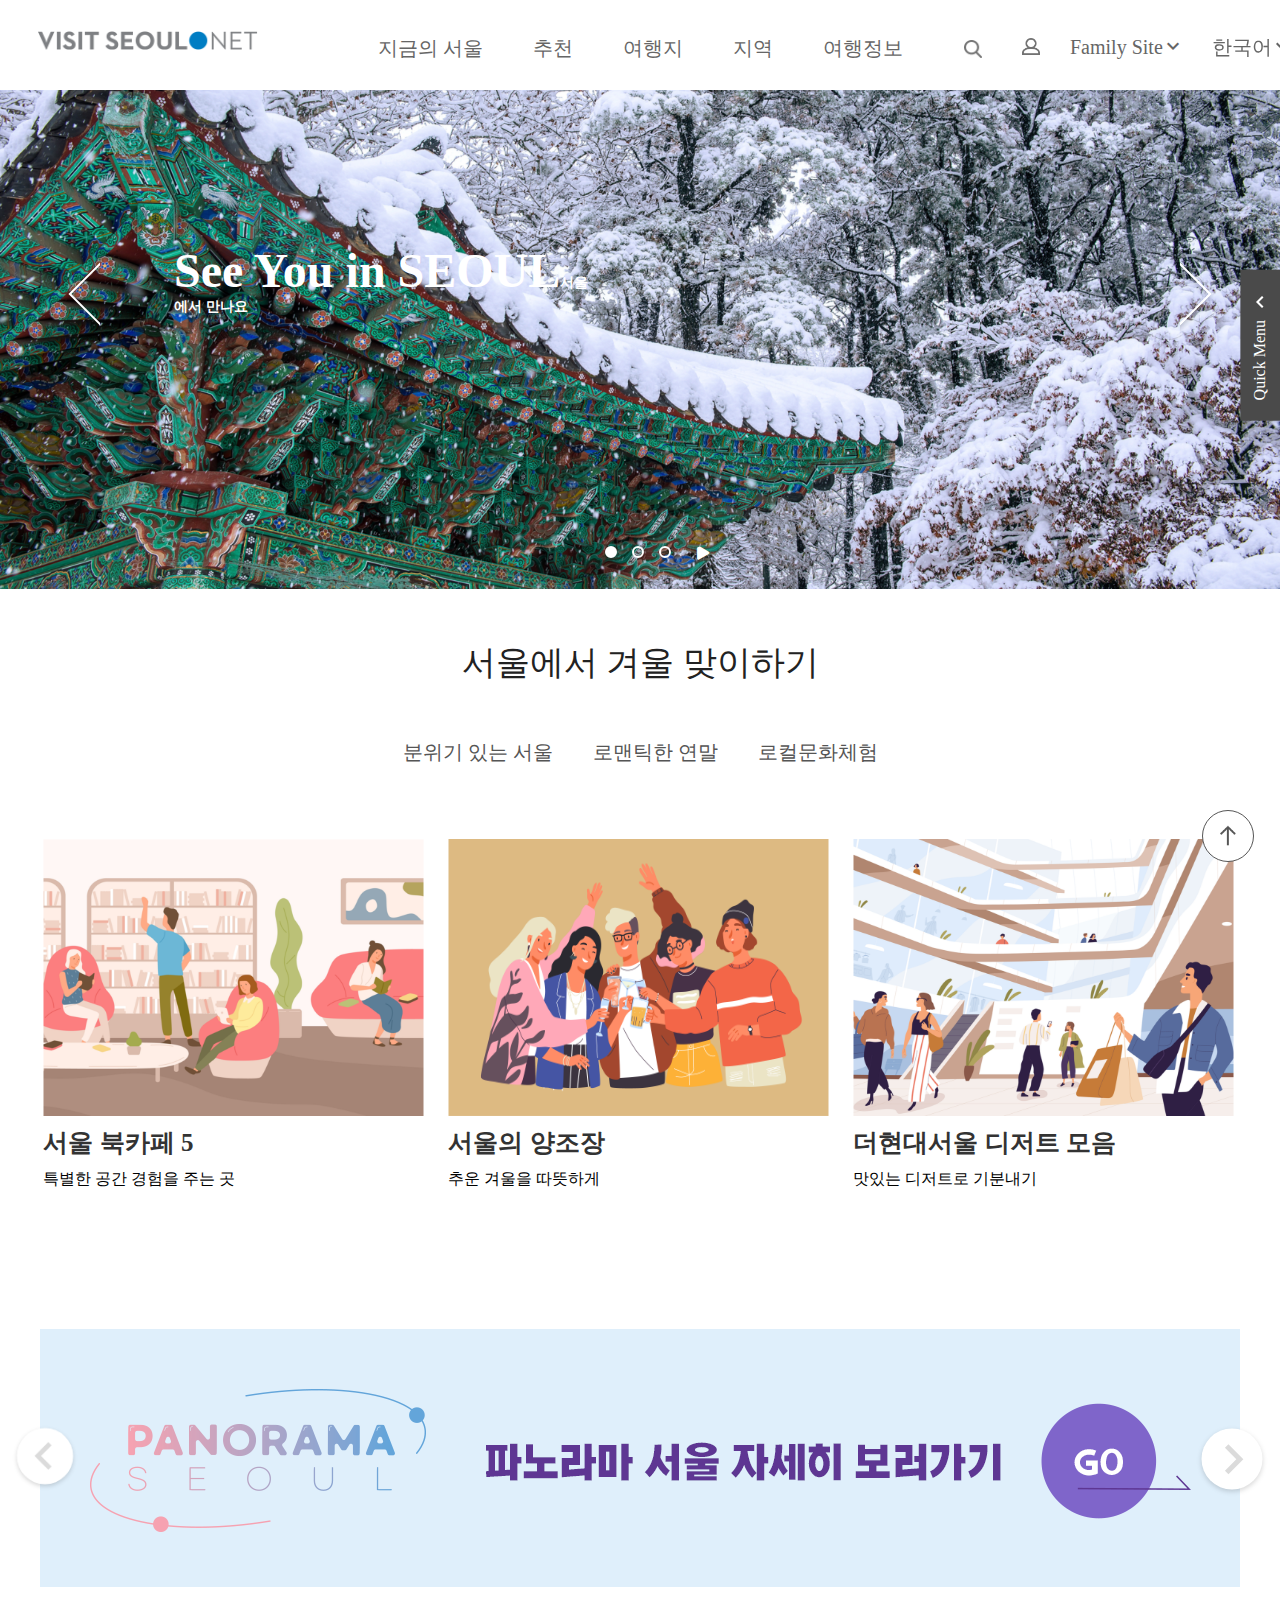
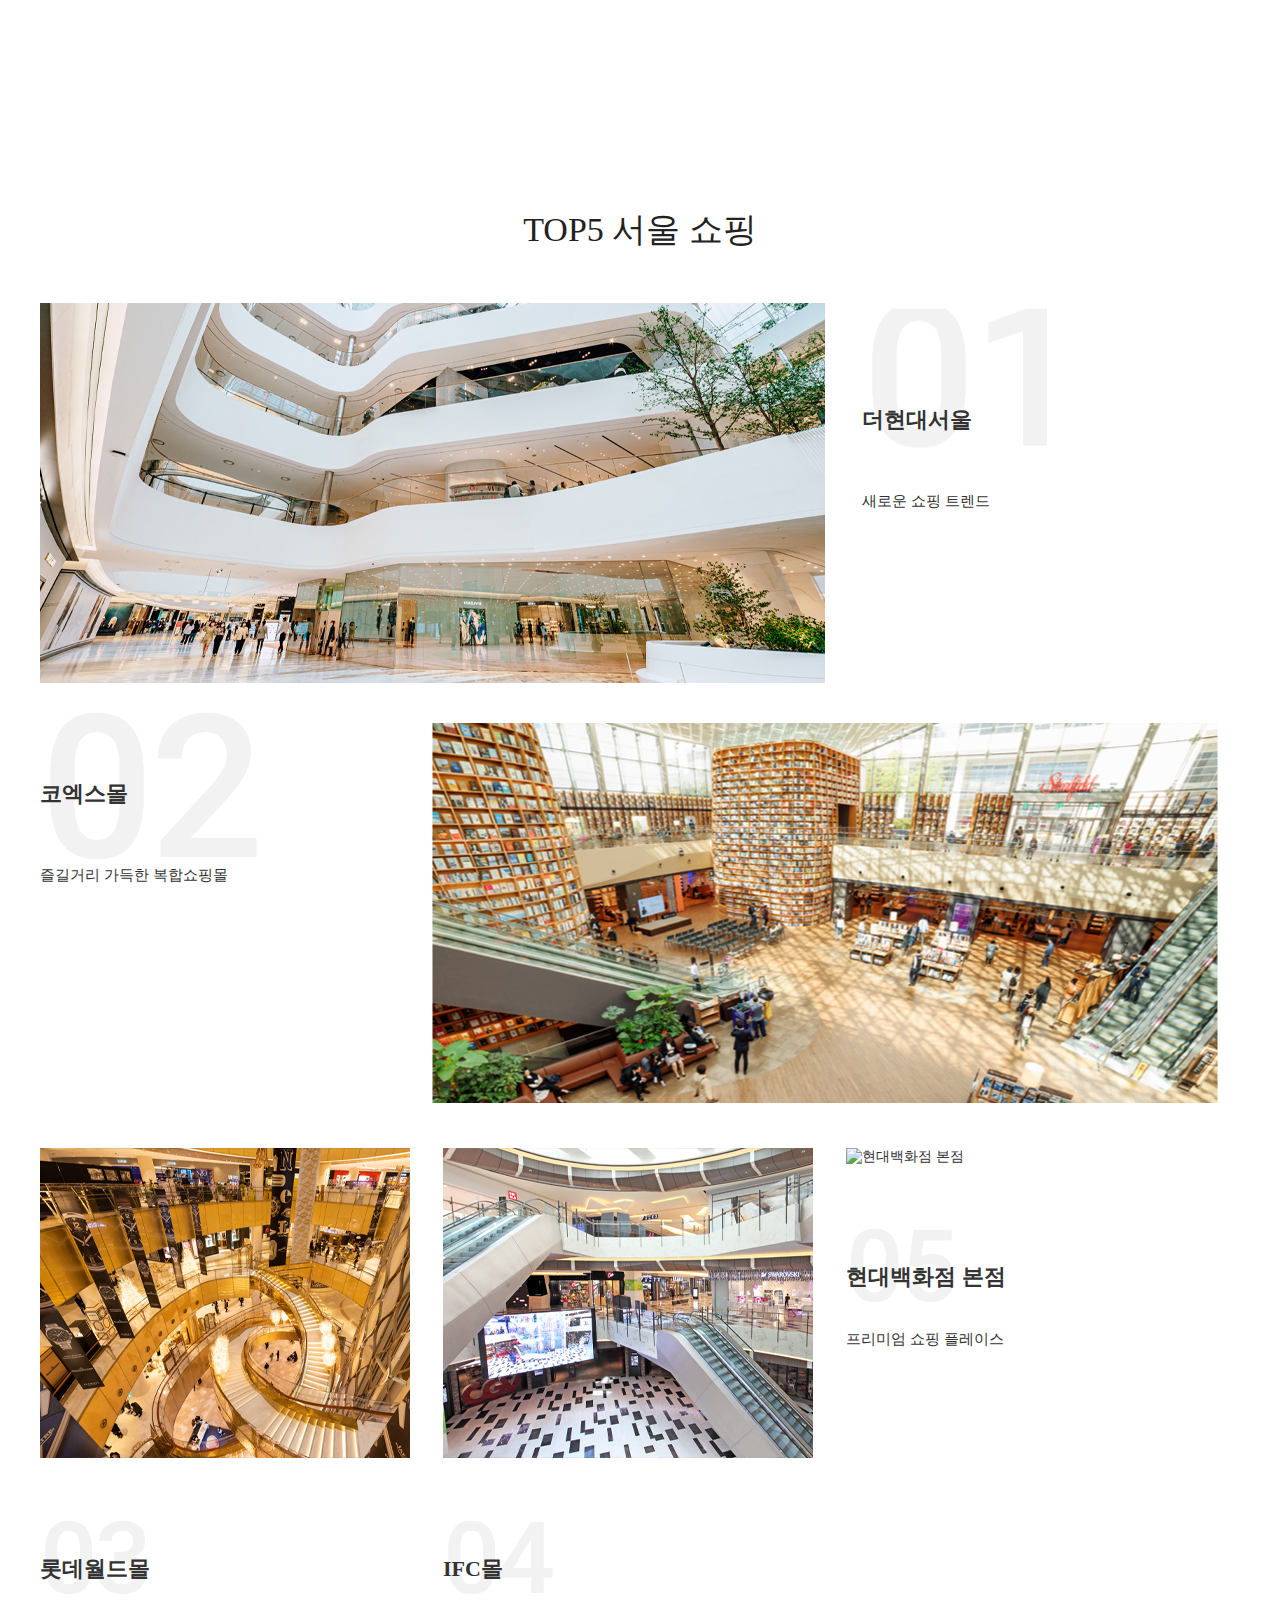
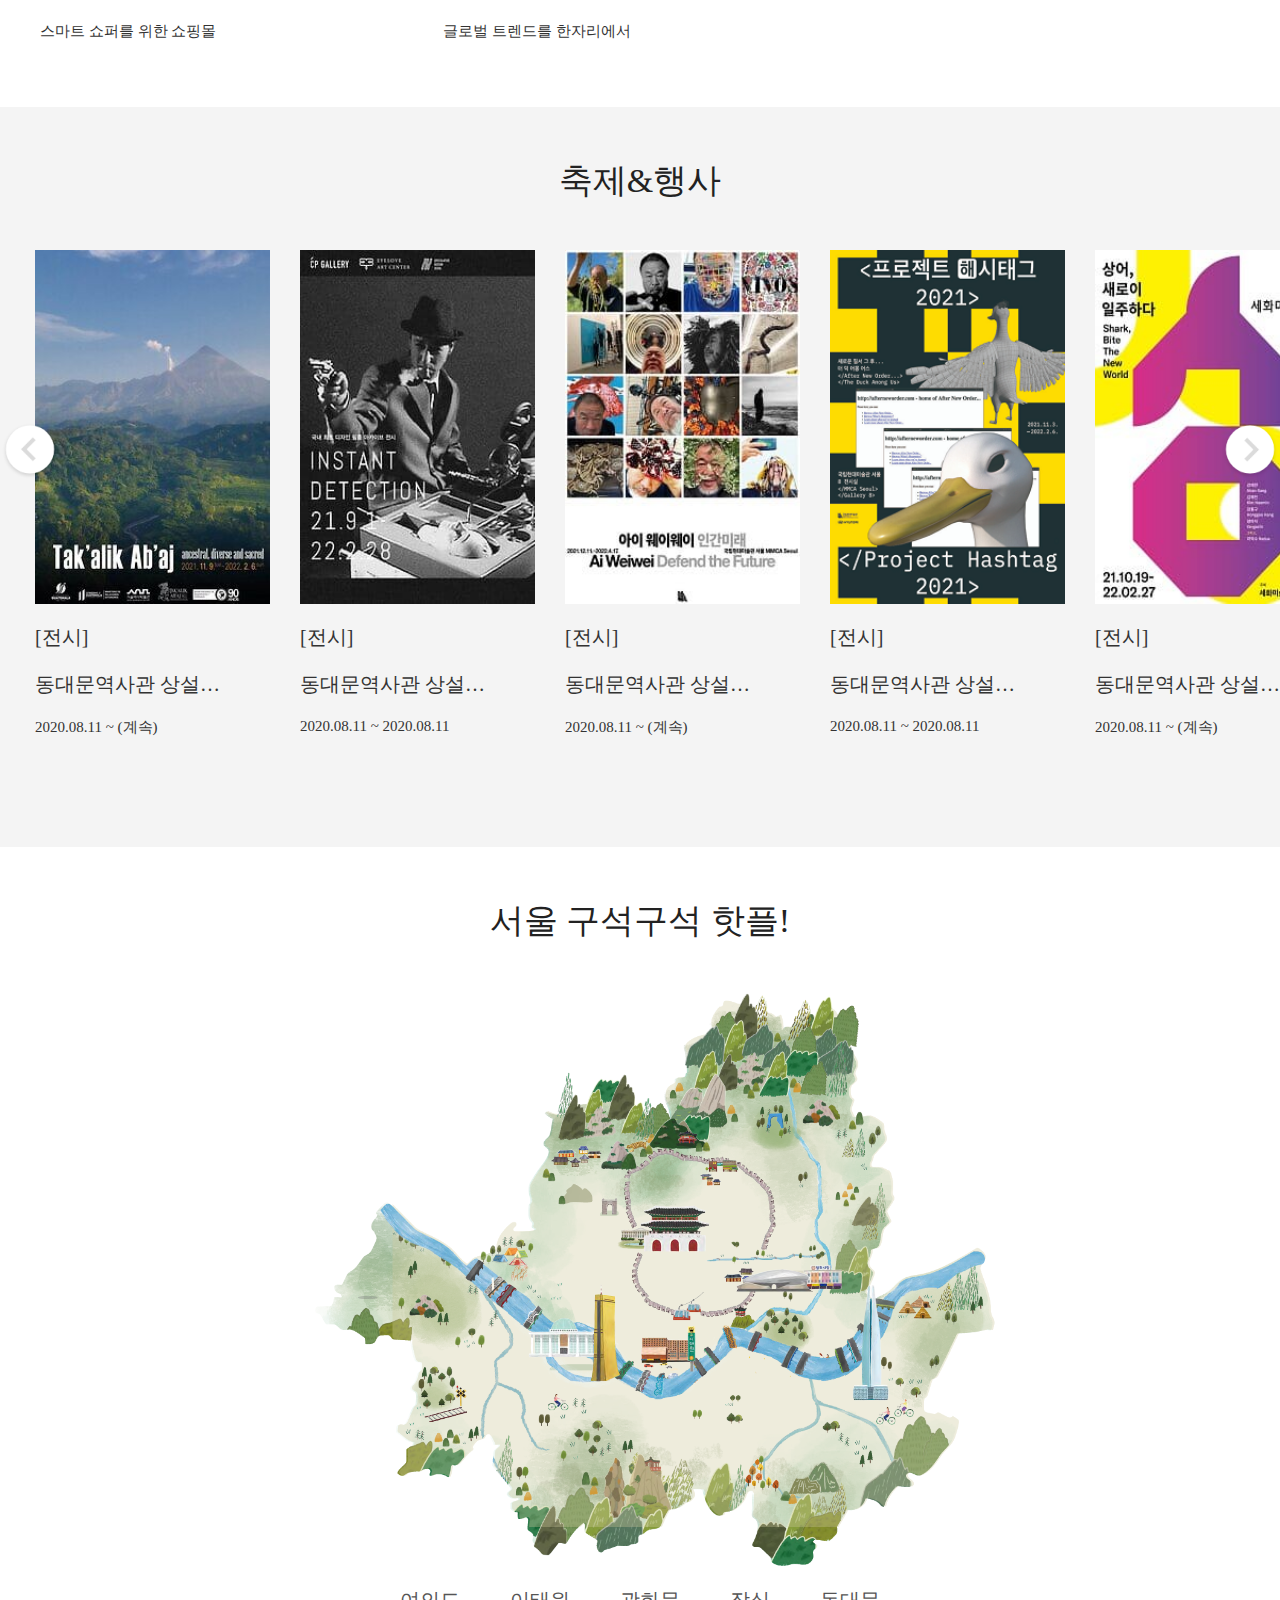
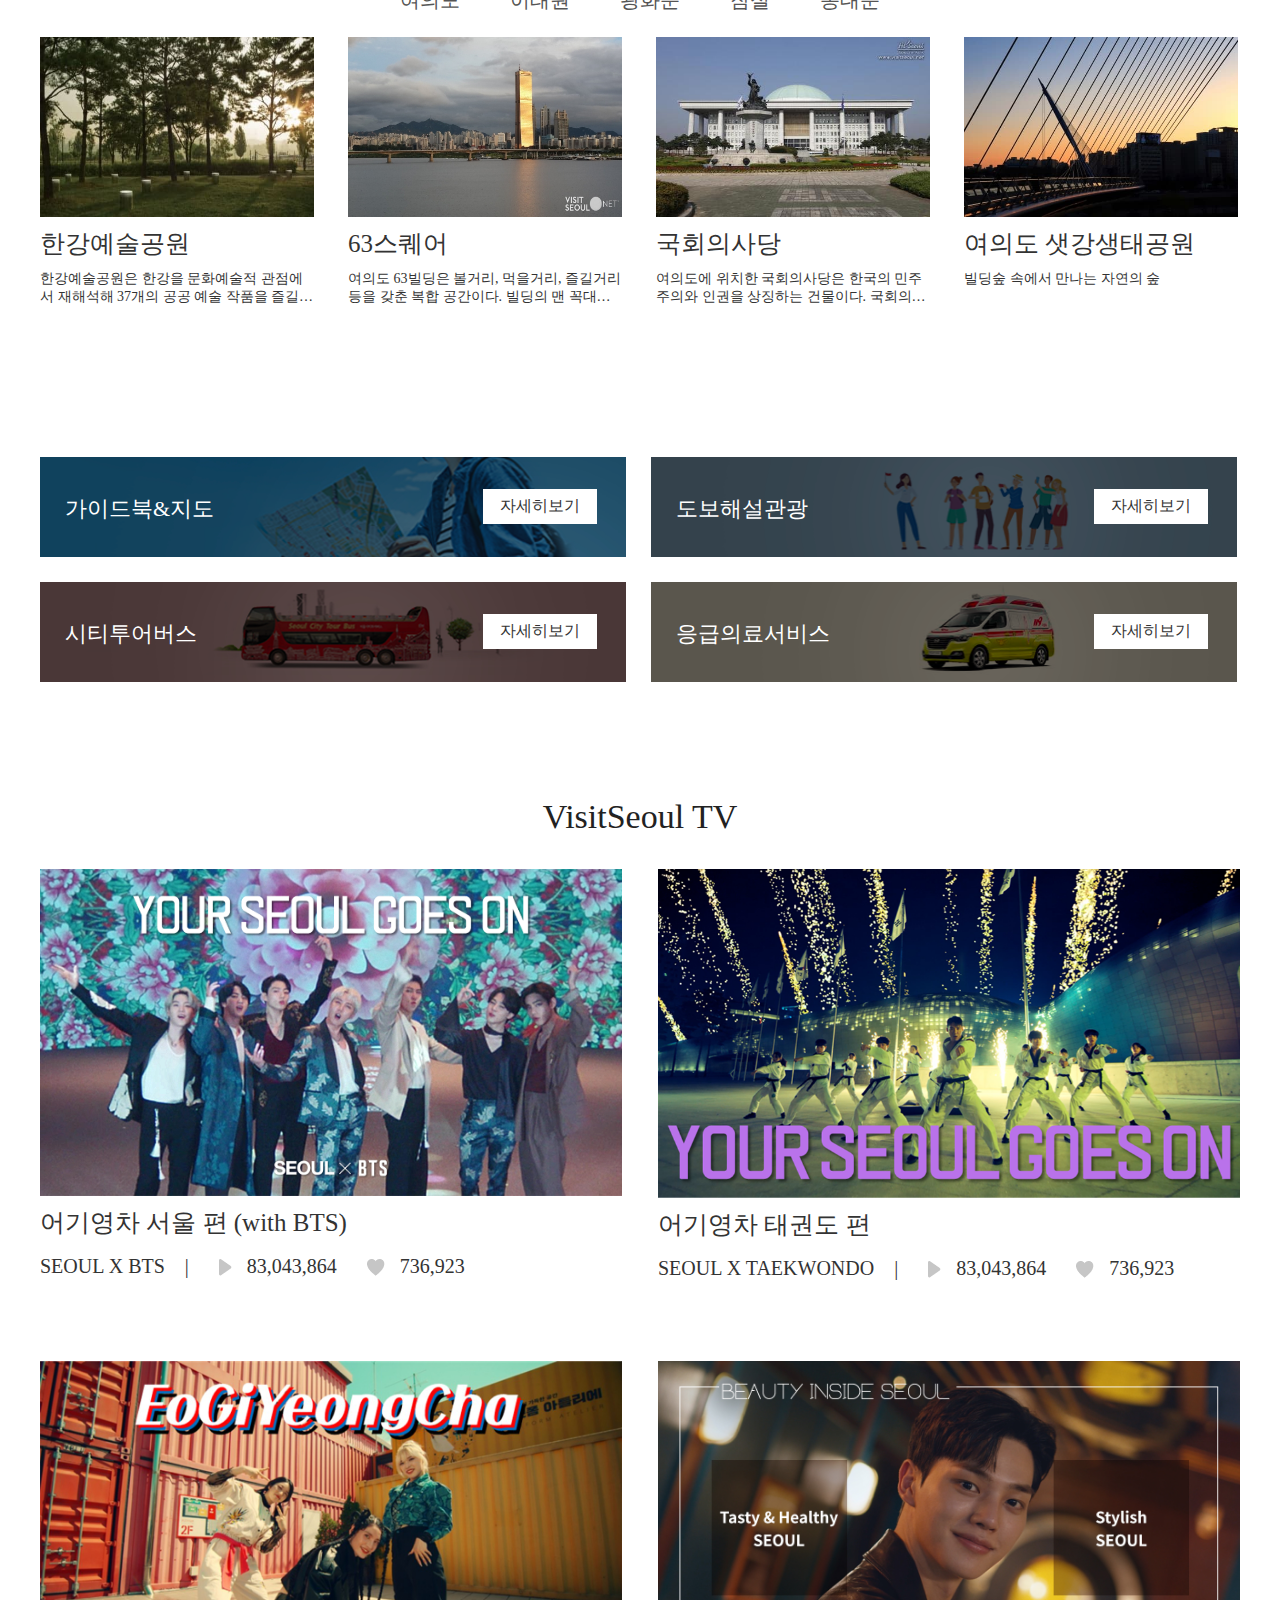
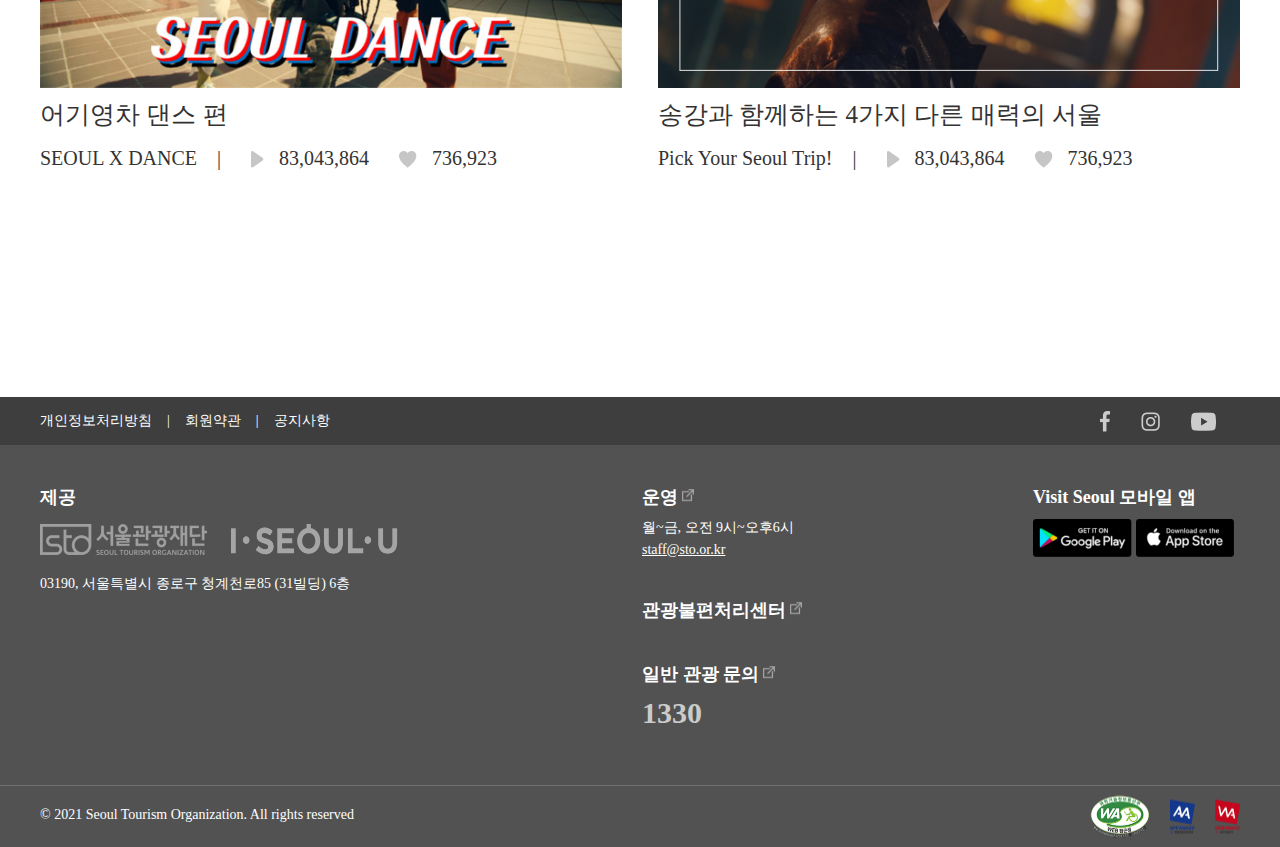
==== commit 35bfa9b6: "20220311" ====
--- a/index.html
+++ b/index.html
@@ -63,11 +63,9 @@
               <img alt="FAQ" src="img/icn_quickMenu_faq@2x.png" />
               </div>
           </a></li>
-          <li class="menu-open">
+          <li class="menu-control">
             <a href="#">
-              <div class="open-close">
               <i class="fas fa-plus"></i>
-              </div>
             </a>
           </li>
         </ul>
@@ -277,11 +275,13 @@
           </nav>
           
 
-          <ul id="side-menu">
+          <ul id="side-menu" class="side">
             <li>
-              <a href="#">
-                <img alt="search" src="img/ico-search-gray@2x.png" />
-              </a>
+              <div class="title">
+                <a href="#">
+                  <img alt="search" src="img/ico-search-gray@2x.png" />
+                </a>
+              </div> 
               <div class="search">
                 <div class="search-box">
                   <input type="text" name="" id="search-keyword" placeholder="검색어를 입력해 주세요" />
@@ -430,7 +430,7 @@
         <section id="season">
           <h3>서울에서 겨울 맞이하기</h3>
           <ul class="title">
-            <li class="on"><a href="#">분위기 있는 서울</a>
+            <li><a href="#">분위기 있는 서울</a>
               <div class="inner-box">
                 <ul>
                   <li>
@@ -1224,7 +1224,7 @@
 
 
   $('div.box-inner ul.slide > li').each(function(i) {
-    $(this).css({'top': (i * 100) + '%'});
+    $(this).css({'left': (i * 100) + '%'});
   });
 
   showSeason(seasonFirst);
@@ -1242,7 +1242,7 @@
 
   function showSeason(n) {
     
-    $('div.box-inner ul.slide').css({'transition': 'top 0.3s', 'top': (-(n - 1) * 100) + '%'});
+    $('div.box-inner ul.slide').css({'transition': 'left 0.3s', 'left': (-(n - 1) * 100) + '%'});
 
     seasonNow = n;
     seasonPrev = (n === 1) ? numSeason : (n - 1);
@@ -1308,7 +1308,7 @@
   bannerNow = n;
   bannerPrev = (n === 1) ? 1 : (n - 1);
   bannerNext = (n === numBanner) ? numBanner : (n + 1);
-  console.log(bannerPrev + ' / ' + bannerNow + '/' + bannerNext + '/');
+  //console.log(bannerPrev + ' / ' + bannerNow + '/' + bannerNext + '/');
 }
 
 function setStatus() {
@@ -1338,107 +1338,24 @@
 
 
 //헤더
-$('#gnb > ul.pc-gnb > li:eq(0) > a').on('mouseenter', function() {
-  $('#gnb > ul.pc-gnb > li:eq(0)').addClass('open');
+$('#gnb > ul.pc-gnb > li > a').on('mouseenter', function() {
+  $(this).parent().addClass('open');
 });
-$('#gnb > ul.pc-gnb > li:eq(0) > a').on('mouseleave', function() {
-  $('#gnb > ul.pc-gnb > li:eq(0)').removeClass('open');
+$('#gnb > ul.pc-gnb > li > a').on('mouseleave', function() {
+  $(this).parent().removeClass('open');
 });
-$('#gnb > ul.pc-gnb > li:eq(0) > div.sub').on('mouseenter', function() {
-  $('#gnb > ul.pc-gnb > li:eq(0)').addClass('open');
+$('#gnb > ul.pc-gnb > li > div.sub').on('mouseenter', function() {
+  $(this).parent().addClass('open');
 });
-$('#gnb > ul.pc-gnb > li:eq(0) > div.sub').on('mouseleave', function() {
-  $('#gnb > ul.pc-gnb > li:eq(0)').removeClass('open');
+$('#gnb > ul.pc-gnb > li > div.sub').on('mouseleave', function() {
+  $(this).parent().removeClass('open');
 });
   
-  
-  
-$('#gnb > ul.pc-gnb > li:eq(1) > a').on('mouseenter', function() {
-  $('#gnb > ul.pc-gnb > li:eq(1)').addClass('open');
-});
-$('#gnb > ul.pc-gnb > li:eq(1) > a').on('mouseleave', function() {
-  $('#gnb > ul.pc-gnb > li:eq(1)').removeClass('open');
-});
-$('#gnb > ul.pc-gnb > li:eq(1) > div.sub').on('mouseenter', function() {
-  $('#gnb > ul.pc-gnb > li:eq(1)').addClass('open');
-});
-$('#gnb > ul.pc-gnb > li:eq(1) > div.sub').on('mouseleave', function() {
-  $('#gnb > ul.pc-gnb > li:eq(1)').removeClass('open');
-});
-  
-  
-  
-$('#gnb > ul.pc-gnb > li:eq(2) > a').on('mouseenter', function() {
-  $('#gnb > ul.pc-gnb > li:eq(2)').addClass('open');
-});
-$('#gnb > ul.pc-gnb > li:eq(2) > a').on('mouseleave', function() {
-  $('#gnb > ul.pc-gnb > li:eq(2)').removeClass('open');
-});
-$('#gnb > ul.pc-gnb > li:eq(2) > div.sub').on('mouseenter', function() {
-  $('#gnb > ul.pc-gnb > li:eq(2)').addClass('open');
-});
-$('#gnb > ul.pc-gnb > li:eq(2) > div.sub').on('mouseleave', function() {
-  $('#gnb > ul.pc-gnb > li:eq(2)').removeClass('open');
-});
-  
-  
-  
-$('#gnb > ul.pc-gnb > li:eq(3) > a').on('mouseenter', function() {
-  $('#gnb > ul.pc-gnb > li:eq(3)').addClass('open');
-});
-$('#gnb > ul.pc-gnb > li:eq(3) > a').on('mouseleave', function() {
-  $('#gnb > ul.pc-gnb > li:eq(3)').removeClass('open');
-});
-$('#gnb > ul.pc-gnb > li:eq(3) > div.sub').on('mouseenter', function() {
-  $('#gnb > ul.pc-gnb > li:eq(3)').addClass('open');
-});
-$('#gnb > ul.pc-gnb > li:eq(3) > div.sub').on('mouseleave', function() {
-  $('#gnb > ul.pc-gnb > li:eq(3)').removeClass('open');
-});
-  
-  
-  
-$('#gnb > ul.pc-gnb > li:eq(4) > a').on('mouseenter', function() {
-  $('#gnb > ul.pc-gnb > li:eq(4)').addClass('open');
-});
-$('#gnb > ul.pc-gnb > li:eq(4) > a').on('mouseleave', function() {
-  $('#gnb > ul.pc-gnb > li:eq(4)').removeClass('open');
-});
-$('#gnb > ul.pc-gnb > li:eq(4) > div.sub').on('mouseenter', function() {
-  $('#gnb > ul.pc-gnb > li:eq(4)').addClass('open');
-});
-$('#gnb > ul.pc-gnb > li:eq(4) > div.sub').on('mouseleave', function() {
-  $('#gnb > ul.pc-gnb > li:eq(4)').removeClass('open');
-});
-  
-
-//side-menu_search
-$('#side-menu > li:eq(0) > a').on('click', function() {
-   $('#side-menu > li:eq(0)').addClass('open'); 
-});
-$('#side-menu > li:eq(0) > div.search > a').on('click', function() {
-   $('#side-menu > li:eq(0)').removeClass('open'); 
-});
-
-
-
-
-//side-menu_fmailySite
-$('#side-menu > li:eq(2) > div.title > a').on('click', function() {
-   $('#side-menu > li:eq(2)').addClass('open'); 
-});
-$('#side-menu > li:eq(2).open > div.title > a').on('click', function() {
-   $('#side-menu > li:eq(2).open').removeClass('open'); 
-});
-
-
-
-//side-menu_language
-$('#side-menu > li:eq(3) > div.title > a').on('click', function() {
-   $('#side-menu > li:eq(3)').addClass('open'); 
-});
-$('#side-menu > li:eq(3).open > div.title > a').on('click', function() {
-   $('#side-menu > li:eq(3).open').removeClass('open'); 
+
+
+//side-menu
+$('#side-menu > li').on('click', function(){
+  $(this).toggleClass('open');
 });
 
 
@@ -1448,29 +1365,12 @@
 
 $('#wrapper > div.quick-menu > p').on('click', function() {
   if (classOn === true) {
-
     menuOn();
-    /* $('#wrapper > div.quick-menu').addClass('on');
-    $('#wrapper > div.quick-menu').css({'transition': 'all 0.3s'});  */
   } else {
-
     menuOff();
-    /* $('#wrapper > div.quick-menu').removeClass('on'); 
-    $('#wrapper > div.quick-menu').css({'transition': 'all 0.3s'}); */
   }
 });
 
-/* $('#wrapper > div.quick-menu > p').on('click', function() {
-  $('#wrapper > div.quick-menu').addClass('on'); 
-  $('#wrapper > div.quick-menu').css({'transition': 'all 0.3s'});
-});
-
-$('#wrapper > div.quick-menu.on > p').on('click', function() {
-  $('#wrapper > div.quick-menu.on').removeClass('on'); 
-  $('#wrapper > div.quick-menu').css({'transition': 'all 0.3s'});
-});
-
- */
 
 function menuOn() {
   $('#wrapper > div.quick-menu').addClass('on'); 
@@ -1480,7 +1380,7 @@
 
 function menuOff() {
   $('#wrapper > div.quick-menu').removeClass('on'); 
-  $('#wrapper > div.quick-menu').css({'transition': 'all 0.3s'});
+  $(this).css({'transition': 'all 0.3s'});
   classOn = true;
 }
 
@@ -1505,38 +1405,6 @@
   selectNow === n;
 } 
 
-/* 
-$('ul.title > li:eq(0) > a').on('click', function() {
-  $('ul.title > li:eq(0) > div.inner-box').addClass('on'); 
-  $('ul.title > li:eq(0)').siblings().children().removeClass('on');
-});
-
-$('ul.title > li:eq(1) > a').on('click', function() {
-  $('ul.title > li:eq(1) > div.inner-box').addClass('on'); 
-  $('ul.title > li:eq(1)').siblings().children().removeClass('on');
-});
-
-$('ul.title > li:eq(2) > a').on('click', function() {
-  $('ul.title > li:eq(2) > div.inner-box').addClass('on'); 
-  $('ul.title > li:eq(2)').siblings().children().removeClass('on');
-});
- */
-
-/*
-$('ul.title > li:eq(1) > a').on('click', function() {
-  $('ul.title > li:eq(1) > div.inner-box').addClass('on');
-  $('ul.title > li:eq(0) > div.inner-box').removeClass('on');
-  $('ul.title > li:eq(2) > div.inner-box').removeClass('on');  
-});
-
-$('ul.title > li:eq(2) > a').on('click', function() {
-  $('ul.title > li:eq(2) > div.inner-box').addClass('on');
-  $('ul.title > li:eq(1) > div.inner-box').removeClass('on');
-  $('ul.title > li:eq(0) > div.inner-box').removeClass('on');  
-});
-
- */
-
 
 
 //hotplace
@@ -1544,13 +1412,24 @@
 
 showTab(1);
 
-$('ul.tab-box > li > h4 > a').on('click', function() {
-  var index = $('ul.tab-box > li > h4').index($(this).parent());
-  $($(this)).addClass('on');
-  //$('ul.tab-box > li:eq(' + (n - 1) + ') > h4 > a').siblings().removeClass('on');
- 
+  $('div.map > ul > li > a').on('click', function(n) {
+  var index = $('div.map > ul > li').index($(this).parent());
+  $('ul.tab-box > li > h4 > a').removeClass('on');
+  $('ul.tab-box > li:eq('+ index +') > h4 > a').addClass('on');
+  
   showTab(index + 1);
-});
+
+  });
+
+
+  $('ul.tab-box > li > h4 > a').on('click', function(n) {
+  var num = $('ul.tab-box > li > h4').index($(this).parent());
+  $('ul.tab-box > li > h4 > a').removeClass('on');
+  $(this).addClass('on');
+  
+  showTab(num + 1);
+  }); 
+
 
 function showTab(n) {
   $('ul.tab-box > li:eq(' + (n - 1) + ') > ul.inner').addClass('on'); 
@@ -1561,6 +1440,34 @@
 } 
 
 
+
+//모바일
+
+
+
+
+
+
+
+
+
+
+
+
+
+
+
+
+
+
+
+
+
+
+
+
+
+
 </script>
 
 
--- a/css/style-pc.css
+++ b/css/style-pc.css
@@ -182,14 +182,15 @@
 #season ul.title li div.inner-box ul li a p {font-size: 16px; color: #000000; text-align: left; }
 
 
-#banner {position: relative; width: 100%; height: 260px; top: 50px; padding: 20px 0;}
-#banner div.slide-box {position: relative; width: 1200px; height: 260px; left: 50%; top: 0; transform: translate(-50%, 0);}
-#banner div.slide-box > div.box-inner {position: relative; overflow: hidden; }
-#banner div.slide-box > div.box-inner img {width: 1200px; height: 260px;}
-#banner div.slide-box > div.box-inner p.dummy {opacity: 0;}
-#banner div.slide-box > div.box-inner ul.slide {position: absolute; top: 0; left: 0; height: 100%; width: 6000px; }
-#banner div.slide-box > div.box-inner ul.slide li {position: absolute; left: 0; top: 0;}
-#banner div.slide-box > div.box-inner ul.slide > li:first-child {display: block;}
+#banner {position: relative; padding: 20px 0;}
+#banner div.slide-box {position: relative; width: 1200px; margin: 0 auto; overflow: hidden;}
+#banner div.slide-box div.box-inner {position: relative; }
+#banner div.slide-box div.box-inner img {}
+#banner div.slide-box div.box-inner p.dummy {opacity: 0;}
+#banner div.slide-box div.box-inner ul.slide {position: absolute; top: 0; width: 100%;}
+#banner div.slide-box div.box-inner ul.slide li {position: absolute; width: 100%; height: 100%; }
+#banner div.slide-box div.box-inner ul.slide > li:first-child {display: block;}
+
 
 #banner p.control {position: absolute; width: 1260px; left: 50%; top: 50%; transform: translate(-50%, -50%);}
 #banner p.control a.prev > img {width: 70px; height: 70px;}
@@ -250,6 +251,8 @@
 #festival div.box ul li {float: left; width: 235px; height: 490px; padding-left: 30px;}
 #festival div.box ul li a img {width: 235px; height: 354px; padding-bottom: 20px;}
 #festival div.box ul li em {font-size: 20px;}
+#festival div.box ul li em::before {content: '[';}
+#festival div.box ul li em::after {content: ']';}
 #festival div.box ul li p {font-size: 20px; width: 200px; white-space: nowrap; overflow: hidden; text-overflow: ellipsis; padding-top: 20px;}
 #festival div.box ul li p + p {font-size: 15px;}
 #festival div.box p.control {position: absolute; top: 35%; width: 100%;}
@@ -430,27 +433,28 @@
 #post ul.top li {float: left;}
 #post ul.top li + li::before {content: '>'; padding: 0 10px; }
 #post ul.top li h3 {position: absolute; left: 10%; top: 33%; font-size: 18px;}
-#post div.sub {position: absolute; top: 90px; left: 12%; transform: translate(0, 0);}
-#post div.sub ul li {position: relative; float: left; top: 10px; width: 80px;}
-#post div.sub ul li + li {margin-left: 15px;}
+#post div.sub {position: absolute; top: 90px; left: 50%; transform: translate(-50%, 0); width: 1200px; z-index: 100000;}
+#post div.sub ul li {position: relative; float: left; top: 10px; display: inline; margin-right: 10px;}
+
 #post div.sub ul li + li::before {content: '|';}
-#post div.sub ul li + li p {position: relative; margin-left: 15px; top: -17px;}
-
-#post div.search {position: absolute; width: 250px; height: 50px; left: 100%; top: 5%; transform: translate(260%, 0); text-align: right; font-weight: 100; }
+#post div.sub ul li + li p {position: relative; top: -17px; margin-left: 10px;}
+
+#post div.search {position: absolute; width: 250px; height: 50px; right: 0; top: 0; text-align: right; font-weight: 100;}
 #post div.search a {box-sizing: border-box;}
 #post div.search a span {position: relative; top: 10px; font-size: 14px; border: 1px solid #767676; padding: 7px 20px 7px 20px; border-radius: 5px;}
-#post div.search a span.on {background-color: #137DC3; color: #ffffff;}
+#post div.search.on a span {background-color: #137DC3; color: #ffffff; border: 1px solid #137DC3;}
 
 
 #post div.search span i {top: -1px; margin-right: 5px; font-size: 14px;}
-#post div.search div.search-box {display: none;; position: absolute; width: 1200px; height: 178px; left: -381%; top: 50px; z-index: 100000; border: 1px solid #767676; background-color: #f6f6f6;}
+#post div.search.on div.search-box {display: block; position: absolute; width: 1200px; height: 178px; left: -381%; top: 50px; border: 1px solid #e4e2e2; background-color: #f6f6f6;}
+#post div.search div.search-box {display: none; position: absolute; width: 1200px; height: 178px; left: -381%; top: 50px; border: 1px solid #e4e2e2; background-color: #f6f6f6;}
 #post div.search div.search-box div.inner input {width: 600px; height: 30px; border: none; padding-left: 10px;}
 #post div.search div.search-box div.inner {width: 700px; position: absolute; left: 50%; top: 50%; transform: translate(-50%, -50%);}
 #post div.search div.search-box div.inner span {position: relative; right: 0; top: 2px; margin-left: 15px; padding: 7px 20px 7px 20px; background-color: #555555; color: #ffffff;}
 
-#post div.post-list {position: relative; width: 1200px; height: 800px; top: 140px;left: 50%; transform: translate(-50%, 0); z-index: 0;}
+#post div.post-list {position: absolute; width: 1200px; height: 800px; top: 140px; left: 50%; transform: translate(-50%, 0);}
 #post div.post-list > ul {position: absolute; top: 0;}
-#post div.post-list > ul > li {float: left; width: 285px; height: 350px;}
+#post div.post-list > ul > li {float: left; width: 285px; height: 350px;  }
 #post div.post-list > ul > li + li {margin-left: 20px;}
 #post div.post-list > ul > li:nth-child(4n+1) {margin-left: 0;}
 
@@ -462,7 +466,7 @@
 #post div.post-list > ul > li > a > div.detail h4 {font-size: 17px; color: #000000; padding: 15px 0 10px 10px; width: 240px; overflow: hidden; white-space: nowrap; text-overflow: ellipsis;}
 #post div.post-list > ul > li > a > div.detail p {padding: 0px 0 10px 10px; overflow: hidden; text-overflow: ellipsis; display: -webkit-box; -webkit-line-clamp: 2; -webkit-box-orient: vertical; width: 240px; height: 28px;}
 
-#post div.post-list > ul > li > a > div.detail div {position: relative; width: 26px; height: 26px; margin: 30px 0 0 220px;  border: 1px solid #137DC3; border-radius: 100px; background-color: #137DC3;}
+#post div.post-list > ul > li > a > div.detail:hover div {position: relative; width: 26px; height: 26px; margin: 30px 0 0 220px;  border: 1px solid #137DC3; border-radius: 100px; background-color: #137DC3; display: block;}
 #post div.post-list > ul > li > a > div.detail div > i {top: 3px; left: 7px; color: #ffffff;}
 
 #post ul.page-indicator {position: absolute; width: 1200px; height: 80px; left: 48%; top: 80%; transform: translate(-50%, 0);}
@@ -483,7 +487,7 @@
 
 
 
-#sub-post {position: relative; top: 90px; height: 5400px; min-width: 770px;}
+#sub-post {position: relative; top: 90px; height: 5000px; min-width: 770px;}
 
 #sub-post ul.top {position: absolute; width: 1200px; left: 50%; top: 0; transform: translate(-50%, 0); padding: 25px 0; font-size: 16px;}
 #sub-post ul.top li i {color: #000000; font-size: 18px; top: -2px;}
@@ -502,20 +506,20 @@
 
 
 
-#article div.sec1 {position: absolute; top: 400px; left: 50%; transform: translate(-50%, 0); width: 1000px;}
+#article div.sec1 {position: absolute; top: 400px; left: 50%; transform: translate(-50%, 0); width: 1200px; background-color: yellowgreen;}
 #article div.sec1 > ul {position: absolute; left: 50%; top: 0; transform: translate(-50%, 0);}
-#article div.sec1 > ul > li > ul.inner > li {width: 775px; height: 100%; margin-bottom: 80px;}
-#article div.sec1 > ul > li > ul.inner > li:nth-child(3) {padding-top: 50px; border-top: 1px solid #c5c5c5;}
-#article div.sec1 > ul > li > ul.inner > li:nth-child(4) {padding-top: 50px; border-top: 1px solid #c5c5c5;}
-#article div.sec1 > ul > li > ul.inner > li:nth-child(5) {padding-top: 50px; border-top: 1px solid #c5c5c5;}
-
-
-#article div.sec1 > ul > li > ul.inner > li > img {position: relative; width: 775px; height: 100%; margin-bottom: 20px;}
-#article div.sec1 > ul > li > ul.inner > li > h4 {position: relative; text-align: center; font-size: 24px; color: #0087c6; display: block; margin-bottom: 30px;}
-#article div.sec1 > ul > li > ul.inner > li > p {font-size: 16px; color: #747474;}
-#article div.sec1 > ul > li > ul.inner > li > a > p.more-info {position: relative; padding: 10px 20px; border: 1px solid #188BD8; width: 100px; height: 20px; background-color: #188BD8; color:  #ffffff; text-align: center; line-height: 20px; border-radius: 22px; margin-top: 25px; left: 50%; top: 0; transform: translate(-50%, 0);}
-
-#article div.sec1 > div.linked_article {position: absolute; top: 4100px; width: 775px; height: 480px;  left: 50%; transform: translate( -50%, 0);}
+#article div.sec1 > ul.inner li {width: 100%; height: 100%; margin-bottom: 80px;}
+#article div.sec1 > ul.inner > li:nth-child(3) {padding-top: 50px; border-top: 1px solid #c5c5c5;}
+#article div.sec1 > ul.inner > li:nth-child(4) {padding-top: 50px; border-top: 1px solid #c5c5c5;}
+#article div.sec1 > ul.inner > li:nth-child(5) {padding-top: 50px; border-top: 1px solid #c5c5c5;}
+
+
+#article div.sec1 > ul.inner > li > img {position: relative; width: 775px; height: 100%; margin-bottom: 20px;}
+#article div.sec1 > ul.inner > li > h4 {position: relative; text-align: center; font-size: 24px; color: #0087c6; display: block; margin-bottom: 30px; }
+#article div.sec1 > ul.inner > li > p {font-size: 16px; color: #747474; }
+#article div.sec1 > ul.inner > li > a > p.more-info {position: relative; padding: 10px 20px; border: 1px solid #188BD8; width: 100px; height: 20px; background-color: #188BD8; color:  #ffffff; text-align: center; line-height: 20px; border-radius: 22px; margin-top: 25px; left: 50%; top: 0; transform: translate(-50%, 0);}
+
+#article div.sec1 > div.linked_article {position: absolute; top: 3600px; width: 775px; height: 480px;  left: 50%; transform: translate( -50%, 0);}
 #article div.sec1 > div.linked_article h4 {font-size: 24px; color: #2b2b2b; padding: 20px 0; text-align: center;}
 #article div.sec1 > div.linked_article ul {position: absolute;}
 #article div.sec1 > div.linked_article > ul li {float: left; width: 383px; height: 308px; padding-top: 25px; box-shadow: 0 4px 8px -4px rgba(0,0,0,0.3);;}
--- a/css/style-m.css
+++ b/css/style-m.css
@@ -33,25 +33,33 @@
 
 #side-menu {display: none;}
 
-#wrapper > a.top-button {position: fixed; z-index: 100000; left: 78vw; top: 80vh; border: 1px solid #555555; width: 60px; height: 60px; border-radius: 30px; text-align: center; background-color: #ffffff;}
+#wrapper > a.top-button {position: fixed; z-index: 1000000; right: 2%; top: 80vh; border: 1px solid #555555; width: 50px; height: 50px; border-radius: 30px; text-align: center; background-color: #ffffff;}
 #wrapper > a.top-button > img {position: relative; left: 0; top: 50%; transform: translate(0, -50%); width: 16px;}
 
-#wrapper > div.quick-menu {display: none;}
-#wrapper > div.mobile-quick-menu {position: fixed; z-index: 1000000; right: 0; bottom: 5vh; width: 200px; height: 350px;}
-#wrapper > div.mobile-quick-menu > ul {}
-#wrapper > div.mobile-quick-menu > ul > li {width: 200px; height: 65px; padding-top: 15px;}
-#wrapper > div.mobile-quick-menu > ul > li.menu-open {margin: 25px 0 0 8px;}
+#wrapper > div.quick-menu {display: block; position: fixed; z-index: 1000000; right: 2%; top: 80vh; border: 1px solid #555555; width: 50px; height: 50px; border-radius: 30px; text-align: center; background-color: #ffffff;}
+/* #wrapper > div.quick-menu::before {content: ''; position: absolute; background-color: #000000; left: -850%; top: -1300%; width: 100vw; height: 100vh; opacity: 0.3;} */
+#wrapper > div.quick-menu ul {position: absolute; top: 70vh; right: 2%; z-index: 1000000;}
+
+
+
+
+#wrapper > div.mobile-quick-menu {display: none; position: fixed; z-index: 1000000; right: 0; top: 80vh;  width: 200px; height: 350px;}
+#wrapper > div.mobile-quick-menu > ul {background-color: yellow;}
+
+
+
+/* #wrapper > div.mobile-quick-menu > ul > li {width: 200px; height: 65px; padding-top: 15px;}
+#wrapper > div.mobile-quick-menu > ul > li.menu-control {margin: 25px 0 0 8px;}
 #wrapper > div.mobile-quick-menu > ul > li > a > h5 {position: relative; transform: translate(-50%, 50%); left: 0; top: 50%; font-size: 16px; color: #ffffff; text-align: right;}
 #wrapper > div.mobile-quick-menu > ul > li > a > div {width: 60px; height: 60px; position: relative; left: 55vw; top: 50vh; background-color: #ffffff; border-radius: 100px;}
-#wrapper > div.mobile-quick-menu > ul > li > a > div.open-close {position: fixed; right: -30%; bottom: 50%; transform: translate(200%, 600%); background-color: #137DC3;}
-#wrapper > div.mobile-quick-menu > ul > li > a > div.open-close > i {font-size: 20px; color: #ffffff; position: relative; left: 50%; top: 50%; transform: translate(-50%, -50%);}
-#wrapper > div.mobile-quick-menu > ul > li:nth-child(1) {display: none;}
-#wrapper > div.mobile-quick-menu > ul > li:nth-child(2) {display: none;}
-#wrapper > div.mobile-quick-menu > ul > li:nth-child(3) {display: none;}
-
-
-
-#gnb {display: block; position: absolute; top: 0; width: 100%; background-color: #ffffff; color: #000000; height: 100vh; overflow: auto; font-size: 16px; transition: left 0.3s;}
+#wrapper > div.mobile-quick-menu > ul > li > a {position: fixed; right: 0; bottom: 50%; border-radius: 100px; background-color: #137DC3;}
+#wrapper > div.mobile-quick-menu > ul > li > a > i {font-size: 20px; color: #ffffff; position: relative; left: 50%; top: 50%; transform: translate(-50%, -50%);}
+#wrapper > div.mobile-quick-menu > ul > li:nth-child(1) {display: block;}
+#wrapper > div.mobile-quick-menu > ul > li:nth-child(2) {display: block;}
+#wrapper > div.mobile-quick-menu > ul > li:nth-child(3) {display: block;} */
+
+
+#gnb {display: none; position: absolute; top: 0; width: 100%; background-color: #ffffff; color: #000000; height: 100vh; overflow: auto; font-size: 16px; transition: left 0.3s;}
 #gnb.open {left: 0;}
 #gnb div.mobile-gnb {}
 #gnb div.mobile-gnb > div.title {position: relative; width: 100%; height: 200px;}
@@ -70,8 +78,6 @@
 #gnb ul.sub-menu > li > div.select > ul > li {position: relative; width: 92%; background-color: #f6f6f6; top: 0; line-height: 65px;}
 #gnb ul.sub-menu > li > div.select > ul > li + li {margin-top: 10px;}
 #gnb ul.sub-menu > li > div.select > ul > li > a > span {font-size: 9px;}
-
-
 
 #gnb > ul.pc-gnb {position: relative; margin-top: 35px;}
 #gnb > ul.pc-gnb > li {padding-bottom: 10px; font-size: 25px;}
@@ -125,7 +131,7 @@
 #main-visual div.slide-box div.box p.control a.next::before {left: calc(50% - 50px);}
 
 
-#season {background-color: #ffffff; left: 0; top: 0; position: relative; height: 730px;}
+#season {background-color: #ffffff; left: 0; top: 0; position: relative; height: 700px;}
 #season h3 {font-size: 34px; font-weight: 700; text-align: center; padding: 50px 0 2% 0; color: #222222;}
 #season ul.title {position: absolute; width: 450px; left: 50%; top: 20%; transform: translate(-50%, 0); text-align: center;}
 #season ul.title li {float: left; font-size: 20px; font-weight: 100; color: #555555; padding: 10px 10px; border: 1px solid #C7C7C7; line-height: 30px;}
@@ -144,15 +150,15 @@
 #season ul.title li div.inner-box ul li a p {font-size: 16px; color: #000000; text-align: left; }
 
 
-#banner {position: relative; width: 100%; height: 15vh; top: 0; background-color: #ffffff;}
-#banner ul {position: absolute; width: 5000px; top: 50%; left: 3%;}
-#banner ul li {float: left; width: 80vw; height: 10vh;}
-#banner ul li + li {margin-left: 20px;}
+#banner {position: relative; width: 100%; top: 0; background-color: #ffffff;}
+#banner ul {position: absolute; top: 50%;}
+#banner ul li {position: absolute;}
+#banner ul li + li {margin-left: 20px;} 
 #banner p.control {display: none;}
 #banner div.slide-box > div.box-inner p.dummy {opacity: 0;}
 
 
-#shopping {position: relative; height: 130vh; width: 100vw; padding-top: 80px; background-color: #ffffff;}
+#shopping {position: relative; height: 130vh; width: 100vw; background-color: #ffffff;}
 #shopping h3 {font-size: 34px; font-weight: 750; text-align: center; padding-bottom: 30px; color: #222222;}
 #shopping div.top5 {position: relative; width: 100%; height: 100%; left: 0; top: 0; }
 #shopping div.top5 ul {position: absolute; width: 90%; height: 100%; left: 49%; top: 0; transform: translate(-50%, 0);}
@@ -255,17 +261,9 @@
 #footer div.main-footer ul.footer-middle li.inquiry ul li {color: #ffffff; margin-top: 40px;}
 #footer div.main-footer ul.footer-middle li.inquiry ul li a.email {text-decoration: underline;}
 #footer div.main-footer ul.footer-middle li.inquiry ul li p.number {font-size: 30px; color: #cbcbcb; font-weight: 1000;}
-
-
-
-
 #footer div.main-footer ul.footer-middle li.mobile-app {top: 200px; width: 220px;}
 #footer div.main-footer ul.footer-middle li.mobile-app h4 {font-size: 18px; color: #ffffff; display: inline-block;}
 #footer div.main-footer ul.footer-middle li.mobile-app a img {height: 38px; margin-top: 10px;}
-
-
-
-
 #footer div.bottom-footer {bottom: 0; left: 0; position: relative; width: 100%; height: 130px; border-top: 1px solid #707070; background-color: #525252;}
 #footer div.bottom-footer div.inner {position: relative; width: 1200px; left: 20px; top: 0; }
 #footer div.bottom-footer p {padding: 20px 0 20px 0; font-size: 14px; color: #ffffff;}
@@ -283,50 +281,55 @@
 body.sub #main {font-family: 'NotoSansKR''Tangerine', sans-serif, serif; font-size: 14px; color: #666666; background: #ffffff;}
 
 #sub_main-visual {position: relative; top: 60px;}
-#sub_main-visual > div {width: 1920px; height: 412px;}
-#sub_main-visual > div > img {width: 100%; height: 412px;}
+#sub_main-visual > div {width: 100%; height: 47vh;}
+#sub_main-visual > div > img { height: 100%;}
 #sub_main-visual h2 {position: absolute; left: 10%; bottom: 20%; font-size: 42px; transform: translate(-8%, 30%); font-weight: 600; color: #ffffff; z-index: 10;}
 #sub_main-visual > div > div.black-bar {position: absolute; width: 90%; height: 40px; background-color: rgba(0, 0, 0, 0.7); left: 50%; bottom: 12px; transform: translate(-50%, 0);}
 
-
-
-#post {position: relative; top: 60px; height: 3150px; width: 100%;}
-
-#post ul.top {position: absolute; width: 1200px; left: 5%; top: 0; padding: 25px 0; font-size: 16px;}
+#post {position: relative; top: 60px; width: 100%;}
+
+#post ul.top {position: absolute; width: 90vw; left: 5%; top: 0; padding: 25px 0; font-size: 16px; }
+#post ul.top li {float: left;}
 #post ul.top li i {color: #000000; font-size: 18px; top: -2px;}
-#post ul.top li {float: left;}
-#post ul.top li + li::before {content: '>'; padding: 0 10px; }
-#post ul.top li h3 {position: absolute; left: 10%; top: 33%; font-size: 18px;}
+
+#post ul.top li + li {margin-left: 10px;}
+#post ul.top li + li::before {content: '>'; padding-right: 10px; }
+#post ul.top li h3 {position: absolute; left: 21%; top: 33%; font-size: 18px; line-height: 20px;}
+
 #post div.sub {position: absolute; top: 60px; left: 5%;}
 #post div.sub ul li {position: relative; float: left; top: 10px; width: 70px;}
-#post div.sub ul li a:focus p {color: #137DC3; font-weight: 800;}
+#post div.sub ul li.on p {color: #137DC3; font-weight: 800;}
 #post div.sub ul li + li::before {content: '|';}
 #post div.sub ul li + li p {position: relative; margin-left: 15px; top: -17px;}
 
-#post div.search {position: absolute; width: 250px; height: 50px; left: -60%; top: 35px; text-align: right; font-weight: 100; }
-#post div.search a {box-sizing: border-box;}
-#post div.search a span {position: relative; top: 10px; font-size: 14px; border: 1px solid #767676; padding: 7px 20px 7px 20px; border-radius: 5px;}
-#post div.search a span.on {background-color: #137DC3; color: #ffffff;}
-#post div.search span i {top: -1px; margin-right: 5px; font-size: 14px;}
-#post div.search div.search-box { position: absolute; width: 770px; height: 178px; left: -381%; top: 50px; z-index: 100000; border: 1px solid #767676; background-color: #f6f6f6;}
-#post div.search div.search-box div.inner input {width: 600px; height: 30px; border: none; padding-left: 10px;}
-#post div.search div.search-box div.inner {width: 700px; position: absolute; left: 50%; top: 50%; transform: translate(-50%, -50%);}
-#post div.search div.search-box div.inner span {position: relative; right: 0; top: 2px; margin-left: 15px; padding: 7px 20px 7px 20px; background-color: #555555; color: #ffffff;}
-
-#post div.post-list {position: relative; width: 770px; height: 1500px; top: 140px;left: 5%; z-index: 0;}
-#post div.post-list > ul {position: absolute; top: 0;}
-#post div.post-list > ul > li {float: left; width: 443px; height: 230px;}
-#post div.post-list > ul > li + li {margin-top: 110px;}
-#post div.post-list > ul > li > a > div.img { width: 443px; height: 210px; overflow: hidden; border-radius: 3px;}
-#post div.post-list > ul > li > a > div.detail {position: relative; width: 423px; height: 150px; top: -30px; left: 0; margin-left: 10px; background-color: #ffffff; border-radius: 5px;}
+#post div.sub div.search {position: absolute; width: 250px; height: 50px; left: -60%; top: 40px; text-align: right; font-weight: 100; }
+#post div.sub div.search a {box-sizing: border-box;}
+#post div.sub div.search a span {position: relative; top: 10px; font-size: 14px; border: 1px solid #cbcbcb; padding: 7px 20px 7px 20px; border-radius: 5px;}
+#post div.sub div.search span i {top: -1px; margin-right: 5px; font-size: 14px;}
+#post div.sub div.search.on a span {background-color: #137DC3; border: 1px solid #137DC3; color: #ffffff;}
+#post div.sub div.search div.search-box {position: absolute; width: 80vw; height: 15vh; left: 50%; top: 75%; z-index: 10000; border: 1px solid #cbcbcb; background-color: #f6f6f6; display: none;}
+#post div.sub div.search.on div.search-box {position: absolute; width: 80vw; height: 15vh; left: 50%; top: 75%; z-index: 10000; border: 1px solid #cbcbcb; background-color: #f6f6f6; display: block;}
+#post div.sub div.searchon.on div.search-box div.inner {width: 100%; position: absolute; left: 50%; top: 50%; transform: translate(-50%, -50%);}
+#post div.sub div.search.on div.search-box div.inner input {position: relative; width: 92%; height: 4vh; border: none; left: 45%; top: 0; transform: translate(-50%, 0); margin-top: 20px; padding-left: 10px;}
+#post div.sub div.search.on div.search-box div.inner span {position: relative; display: inline-block; box-sizing: border-box; width: 75vw; left: -12px; margin-top: 10px; padding: 10px 20px 10px 20px; text-align: center; background-color: #555555; color: #ffffff;}
+
+
+#post div.post-list {position: relative; width: 100%; height: 3000px; top: 150px; left: 50%; transform: translate(-40%, 0);}
+#post div.post-list > ul {position: absolute; top: 0; height: 400vh; width: 80%;}
+#post div.post-list > ul > li {float: left; width: 100%; height: 230px; }
+#post div.post-list > ul > li + li {margin-top: 100px;}
+#post div.post-list > ul > li > a > div.img { width: 100%; height: 100%; overflow: hidden; border-radius: 3px;}
+#post div.post-list > ul > li > a > div.img img {width: 100%; border-radius: 3px;}
+#post div.post-list > ul > li > a > div.detail {position: relative; width: 95%; height: 50%; top: -30px; left: 0; margin-left: 10px; background-color: #ffffff; border-radius: 5px;}
 #post div.post-list > ul > li > a > div.detail:hover {top: -80px; transition: all 0.5s;}
 #post div.post-list > ul > li > a > div.detail:hover h4 {color: #137DC3;}
 
 #post div.post-list > ul > li > a > div.detail h4 {font-size: 20px; color: #222222; padding: 15px 0 10px 10px; width: 440px; font-weight: 800;}
 #post div.post-list > ul > li > a > div.detail p {padding: 0px 0 10px 10px; overflow: hidden; text-overflow: ellipsis; display: -webkit-box; -webkit-line-clamp: 2; -webkit-box-orient: vertical; width: 390px; height: 28px; font-size: 15px;}
-
-#post div.post-list > ul > li > a > div.detail div {position: relative; width: 26px; height: 26px; margin: 15px 0 0 380px;  border: 1px solid #137DC3; border-radius: 100px; background-color: #137DC3;}
-#post div.post-list > ul > li > a > div.detail div > i {top: 5px; left: 7px; color: #ffffff;}
+#post div.post-list > ul > li > a > div.detail div {position: relative;  width: 26px; height: 26px; margin: 15px 0 0 90%;  border: 1px solid #137DC3; border-radius: 100px; background-color: #137DC3; display: none; }
+#post div.post-list > ul > li > a > div.detail div > i {top: 5px; left: 7px; color: #ffffff; display: none;}
+#post div.post-list > ul > li > a > div.detail:hover div {position: relative; width: 26px; height: 26px; margin: 15px 0 0 90%;  border: 1px solid #137DC3; border-radius: 100px; background-color: #137DC3; display: block;}
+#post div.post-list > ul > li > a > div.detail:hover div > i {top: 5px; left: 7px; color: #ffffff;  display: block;}
 
 #post ul.page-indicator {position: absolute; width: 770px; height: 28px; left: 50%; bottom: 5%; transform: translate(-50%, 0);}
 
@@ -340,8 +343,78 @@
 #post ul.page-indicator li.more i {top: 4px; left: 5px; font-size: 20px;}
 
 
-
-
+/*sub_newyear*/
+body.newyear #main {font-family: 'NotoSansKR''Tangerine', sans-serif, serif; font-size: 14px; color: #666666; background: #ffffff;}
+
+
+#sub-post {position: relative; top: 90px; height: 4700px;}
+#sub-post ul.top {position: absolute; width: 90vw; left: 5%; top: 0; padding: 25px 0; font-size: 16px; }
+#sub-post ul.top li {float: left;}
+#sub-post ul.top li i {color: #000000; font-size: 18px; top: -2px;}
+#sub-post ul.top li + li {margin-left: 10px;}
+#sub-post ul.top li + li::before {content: '>'; padding-right: 10px; }
+#sub-post ul.top li h3 {position: absolute; left: 23%; top: 33%; font-size: 18px; line-height: 20px;}
+
+#article {position: relative; }
+#article div.title {position: relative; height: 35vh; width: 100vw; border-bottom: 1px solid #666666;}
+#article div.title h3 {position: absolute; left: 50%; top: 0; transform: translate(-50%, 0); font-size: 16px; color: #0066eb; margin-top: 120px;}
+#article div.title h4 {position: absolute; left: 50%; top: 0; transform: translate(-50%, 0); font-size: 36px; color: #333333; margin-top: 150px; display: block; width: 100%; text-align: center;}
+#article div.title ul {position: absolute; left: 50%; top: 220px; transform: translate(-50%, 0);}
+#article div.title ul li {float: left; margin-left: 10px;}
+#article div.title ul li a img {width: 35px; height: 35px;}
+#article div.title p {position: absolute; left: 50%; top: 300px; transform: translate(-50%, 0); background-color: #ffffff; padding: 0 10px; display: inline-block; width: 60%; text-align: center;}
+
+
+#article div.sec1 {position: relative; top: 50px; left: 0; width: 100vw; padding-left: 15px;}
+#article div.sec1 ul.inner {position: absolute; width: 90%;}
+#article div.sec1 ul.inner li {position: relative; width: 100%; margin-bottom: 80px;}
+#article div.sec1 ul.inner li:nth-child(3) {padding-top: 50px; border-top: 1px solid #c5c5c5;}
+#article div.sec1 ul.inner li:nth-child(4) {padding-top: 50px; border-top: 1px solid #c5c5c5;}
+#article div.sec1 ul.inner li:nth-child(5) {padding-top: 50px; border-top: 1px solid #c5c5c5;}
+
+#article div.sec1 ul.inner li img {width: 100%; margin-bottom: 20px;}
+#article div.sec1 ul.inner li > h4 {position: relative; text-align: center; font-size: 24px; color: #0087c6; display: block; margin-bottom: 30px;}
+#article div.sec1 ul.inner li > p {font-size: 16px; color: #747474; line-height: 30px;}
+#article div.sec1 ul.inner li > a > p.more-info {position: relative; padding: 5px 10px; border: 1px solid #188BD8; width: 100px; height: 20px; background-color: #188BD8; color:  #ffffff; text-align: center; line-height: 20px; border-radius: 22px; margin-top: 25px; left: 50%; top: 0; transform: translate(-50%, 0);}
+
+#article div.sec1 > div.linked_article {position: absolute; top: 3200px; width: 100vw; height: 95vh; left: 50%; transform: translate( -50%, 0);}
+#article div.sec1 > div.linked_article h4 {font-size: 24px; color: #2b2b2b; padding: 20px 0; text-align: center;}
+#article div.sec1 > div.linked_article ul {position: absolute;}
+#article div.sec1 > div.linked_article ul li {float: left; width: 90vw; height: 35vh; padding-top: 25px; box-shadow: 0 4px 8px -4px rgba(0,0,0,0.3); padding-left: 10px;}
+#article div.sec1 > div.linked_article ul li img {width: 100%; height: 70%;}
+#article div.sec1 > div.linked_article ul li h6 {font-size: 14px; color: #666666; padding: 15px 10px 0 10px;}
+#article div.sec1 > div.linked_article ul li h5 {font-size: 16px; color: #666666; padding: 10px 10px 0 10px;}
+#article div.sec1 > div.linked_article p {position: absolute; display: block; width: 90vw; bottom: 0; font-size: 16px; color: #747474;}
+
+
+#sub-post div.linked_tag {position: absolute; width: 100vw; height: 12vh; bottom: 1%; border-bottom: 1px solid #c5c5c5; padding-left: 20px;}
+#sub-post div.linked_tag h4 {font-size: 18px; color: #0066eb; padding-bottom: 15px;}
+#sub-post div.linked_tag h4 img {width: 25px; height: 25px; padding-right: 3px;}
+#sub-post div.linked_tag ul {position: relative; width: 90vw;}
+#sub-post div.linked_tag ul li {float: left; font-size: 16px; color: #767676;}
+#sub-post div.linked_tag ul li + li {padding-left: 15px;}
+
+
+#reply {position: relative; width: 100vw; height: 40vh; padding-top: 40px;}
+#reply div.inner-box {position: absolute; width: 80%; padding-left: 10px; padding-top: 50px;}
+#reply div.inner-box > ul {position: absolute;}
+
+#reply div.inner-box > ul li {float: left; width: 30px; height: 30px; content: ''; display: inline-block; text-indent: -9999px;}
+#reply div.inner-box > ul li + li {margin-left: 10px;}
+#reply div.inner-box > ul li:nth-child(1) {background: url("../img/newyear/ico-box.png") -681px -184px no-repeat;}
+#reply div.inner-box > ul li:nth-child(2) {background: url("../img/newyear/ico-box.png") -650px -91px no-repeat;}
+#reply div.inner-box > ul li:nth-child(3) {background: url("../img/newyear/ico-box.png") -524px -176px no-repeat;}
+#reply div.inner-box > ul li:nth-child(4) {background: url("../img/newyear/ico-box.png") -454px -210px no-repeat;}
+
+#reply div.input_reply {position: absolute; top: 90px; width: 100%; }
+#reply div.input_reply input {width: 90vw; height: 5vh; padding-left: 15px; border-top: none; border-left: none; border-right: none; border: 1px solid #cbcbcb;}
+#reply div.input_reply div.bottom_reply {width: 100vw; height: 31px}
+#reply div.input_reply div.bottom_reply > ul {display: none;}
+
+#reply div.input_reply div.bottom_reply button {position: absolute; top: 0; right: 50%; display: inline-block; height: 5.5vh; width: 10vh; right: -15%; border: 2px solid #D60036; background-color: #D60036; color: #ffffff;}
+
+#reply p {position: absolute; top: 220px; text-align: center; width: 100%; font-size: 14px; color: #757575;}
+#reply img {position: absolute; top: 160px; left: 50%; transform: translate(-50%, 0);}
 
 
 
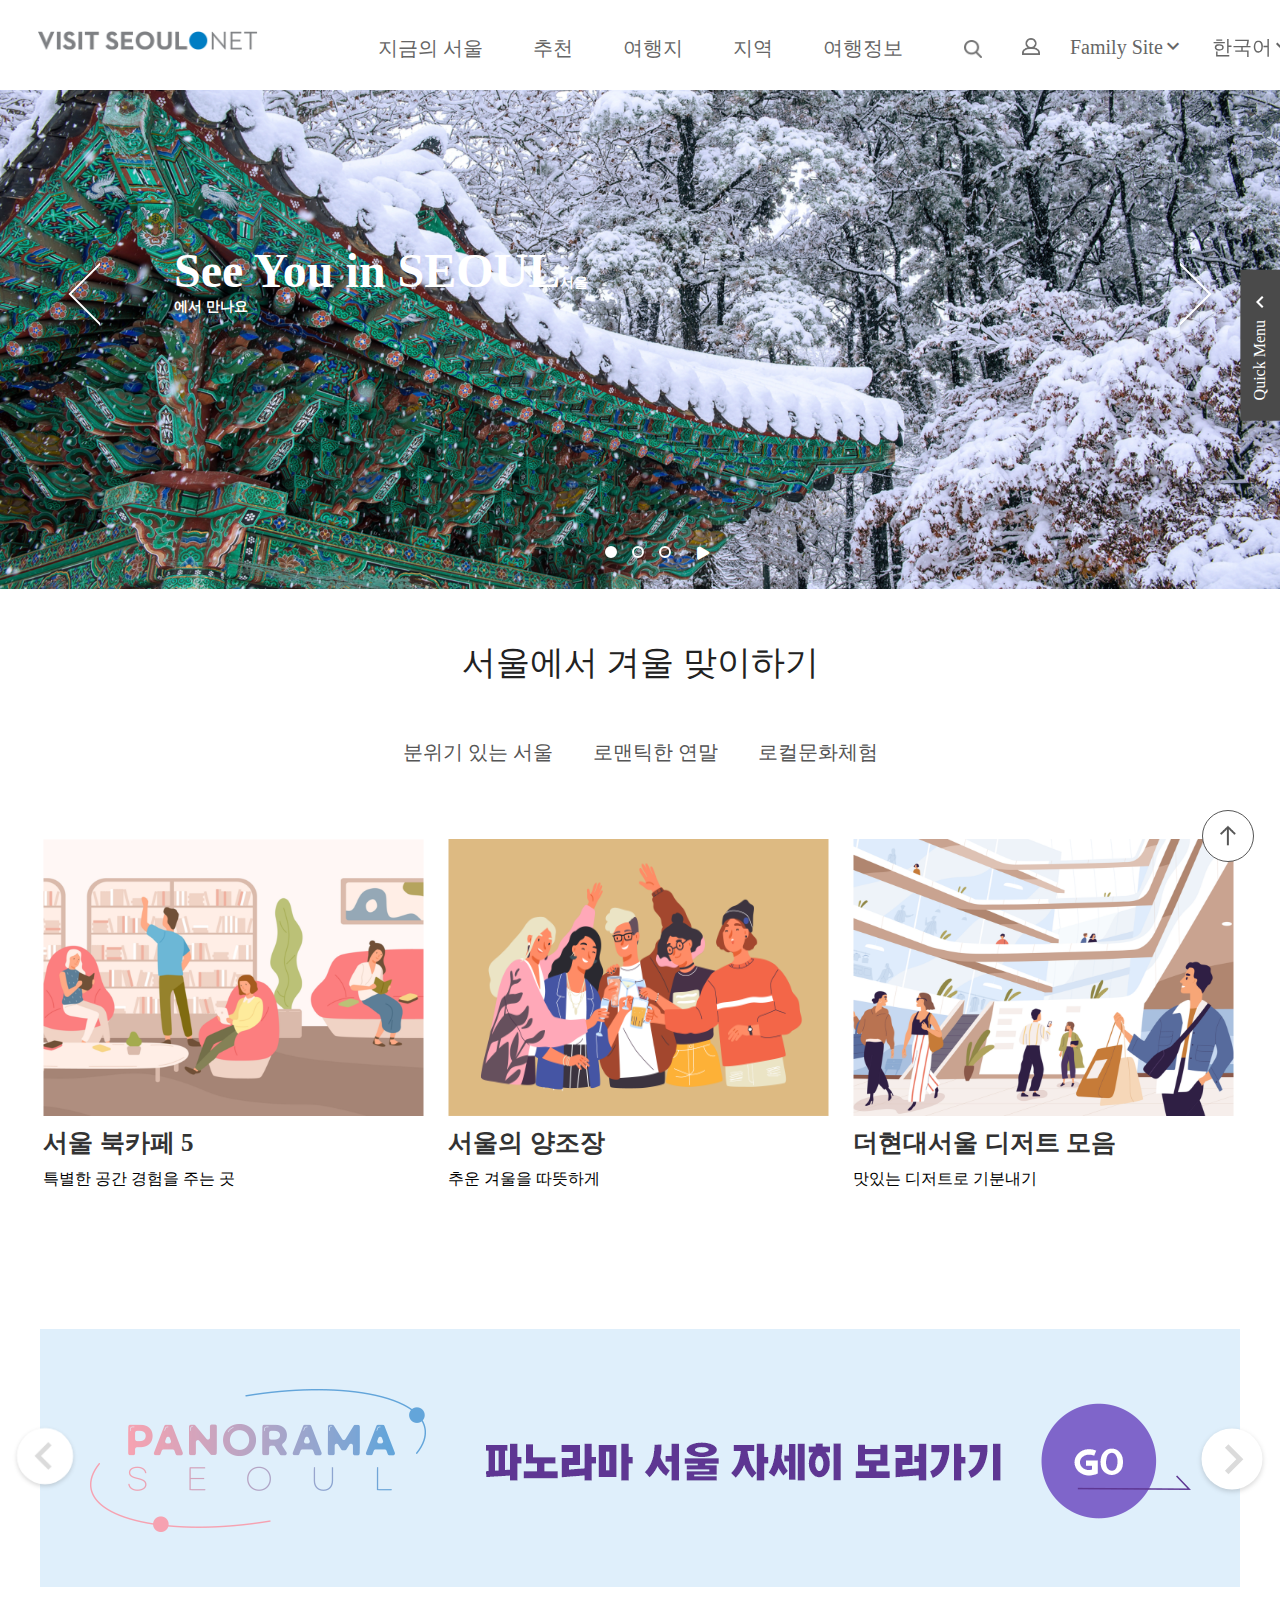
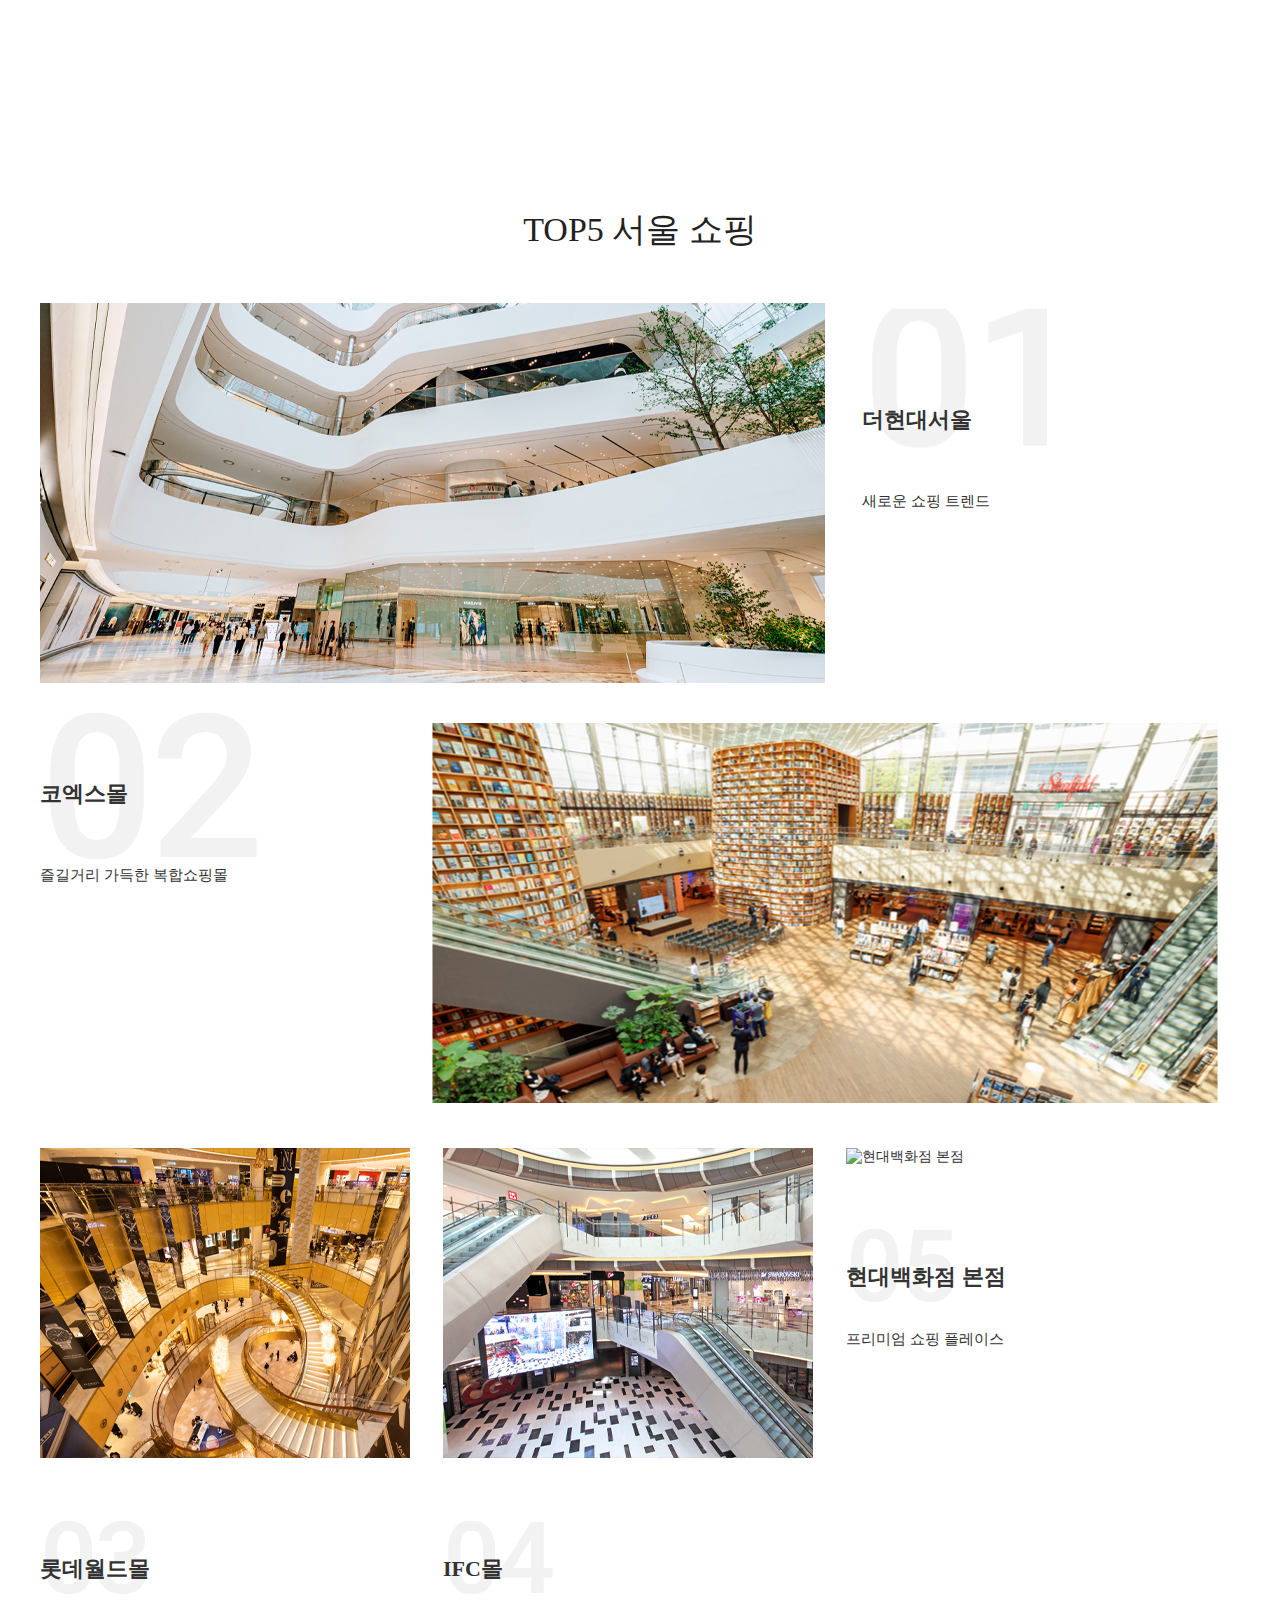
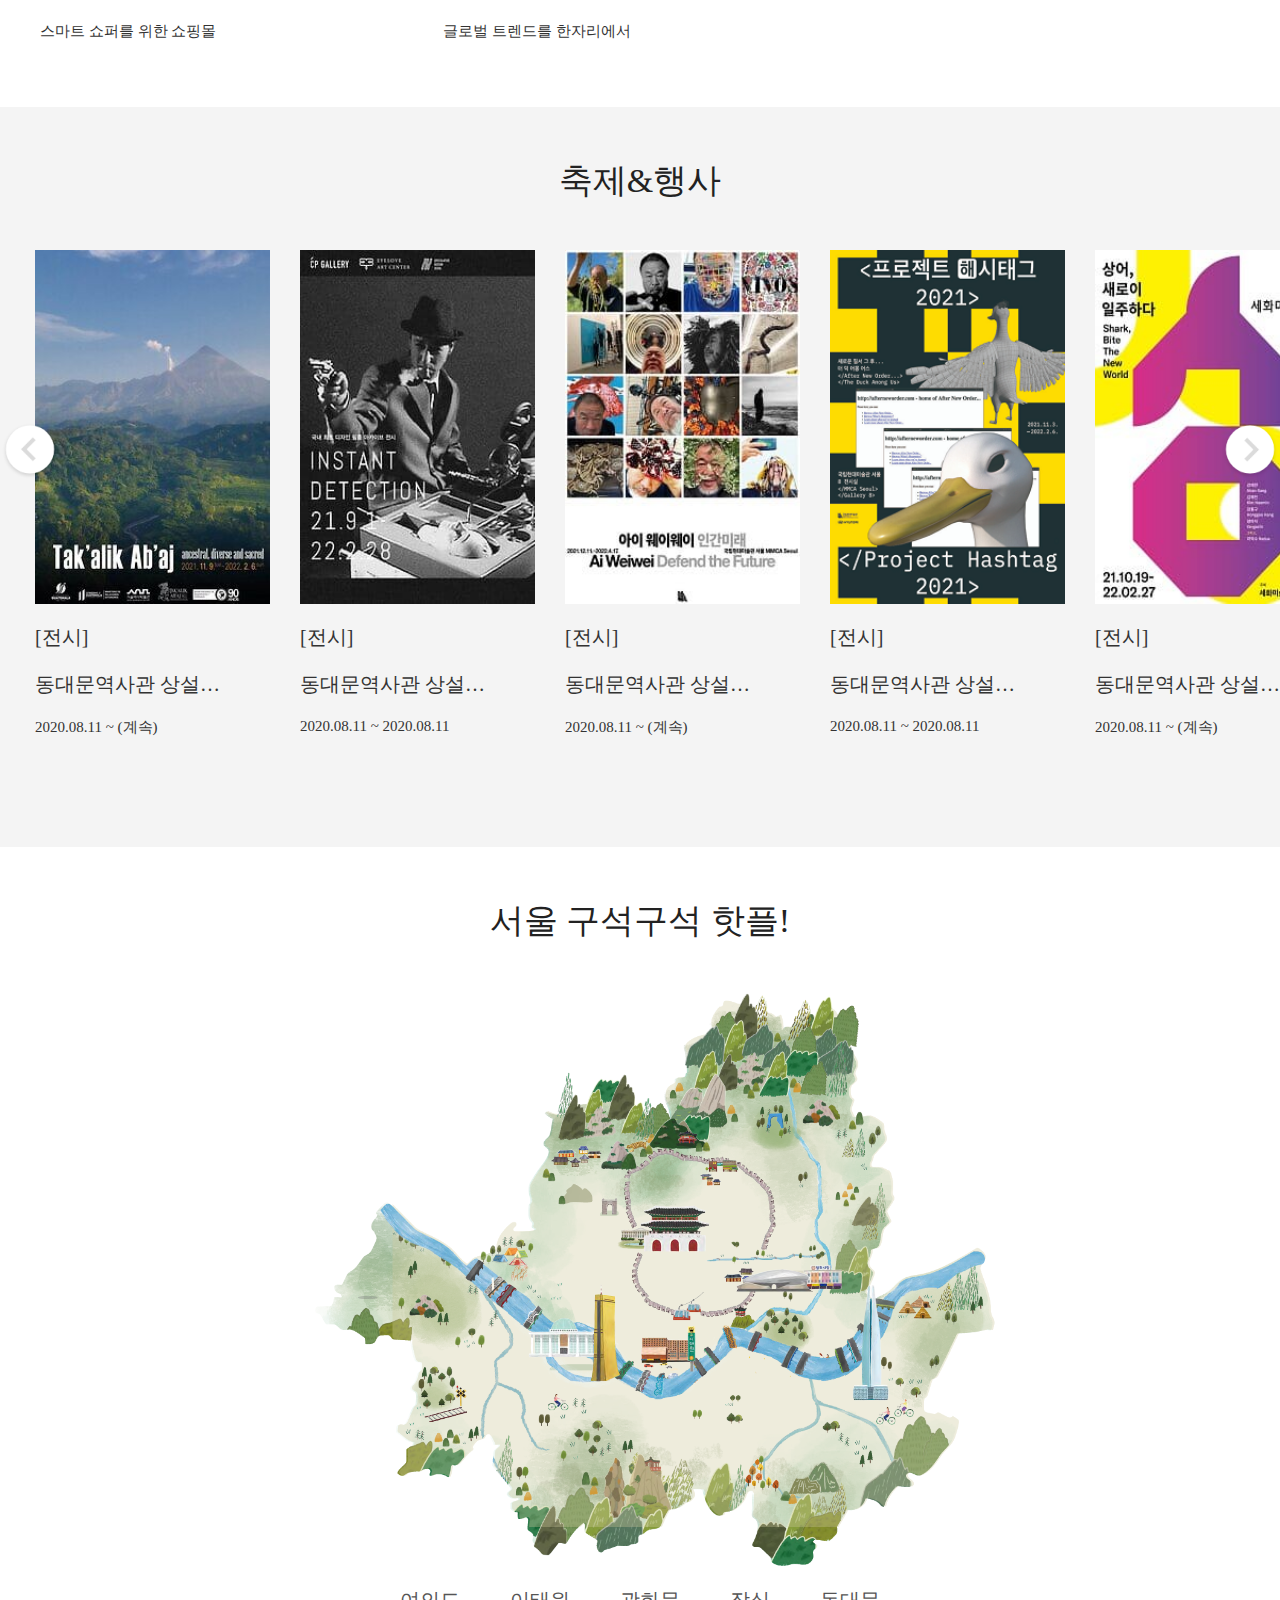
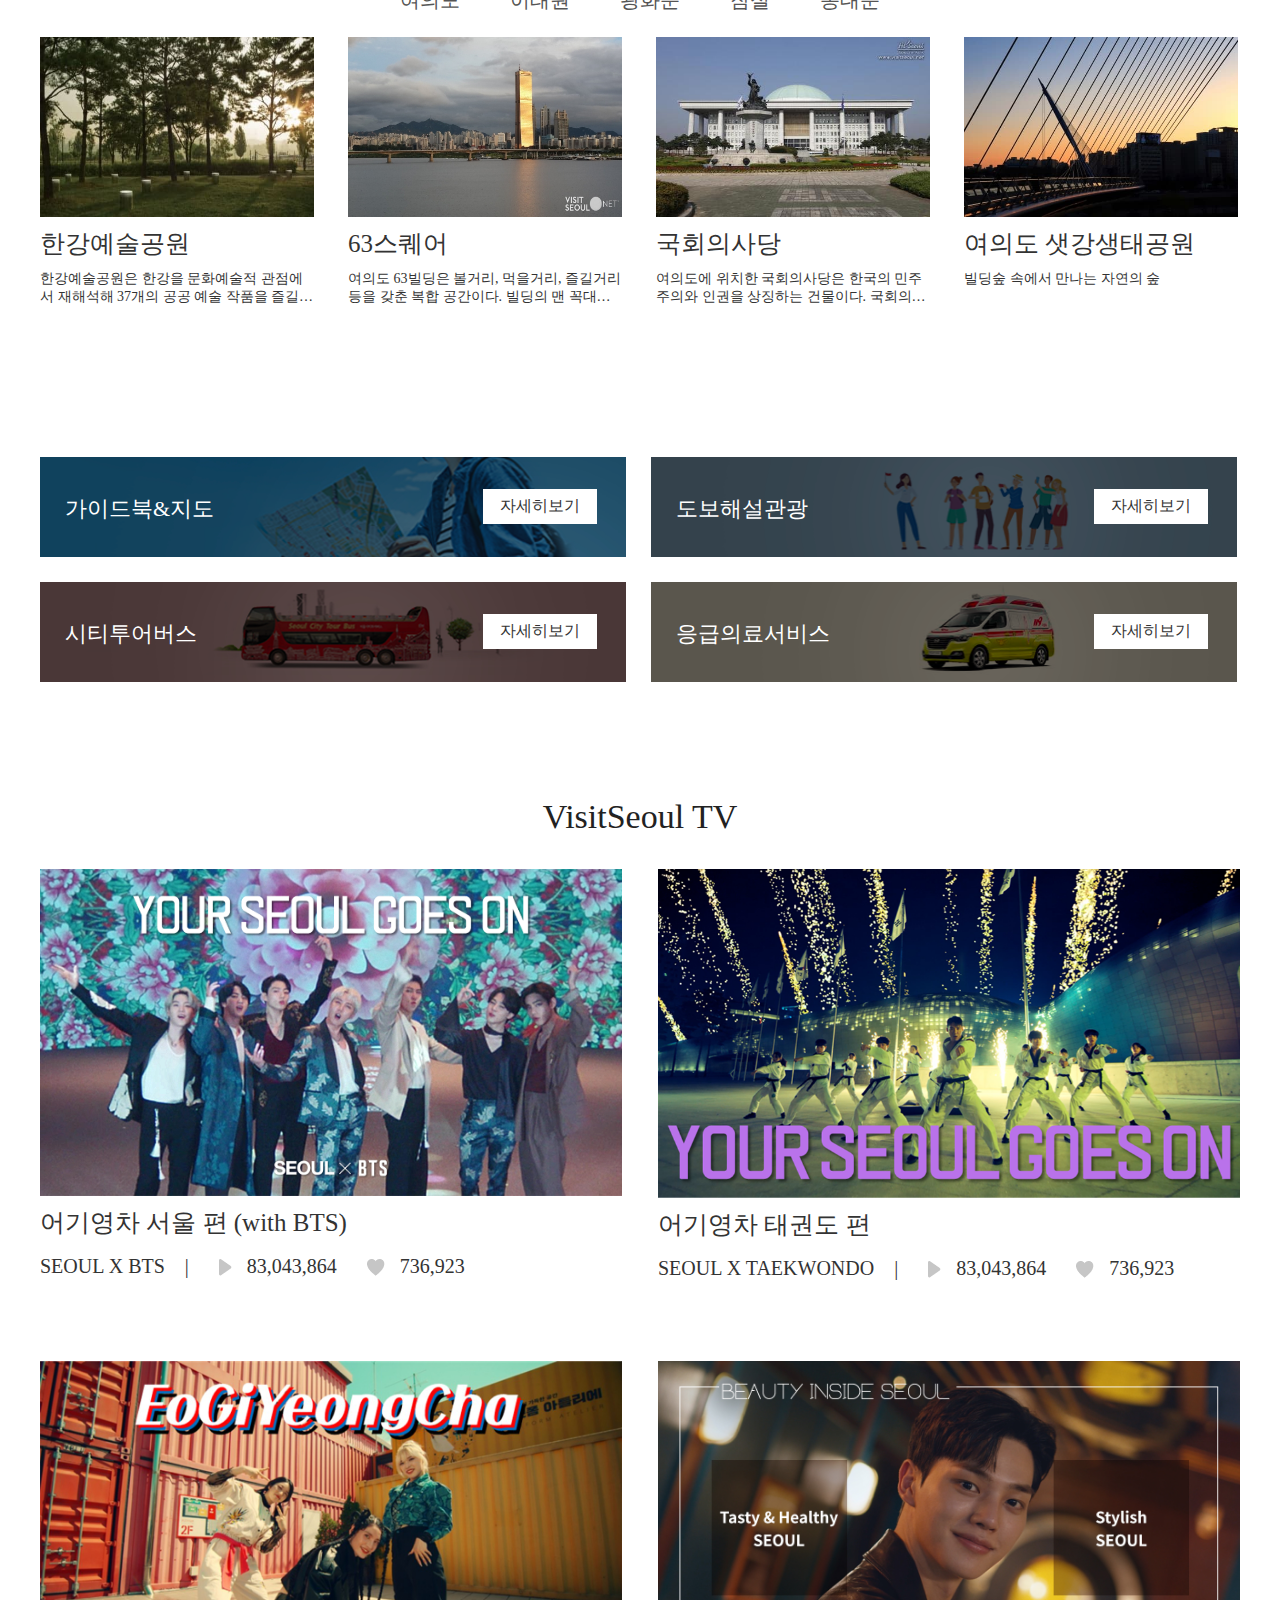
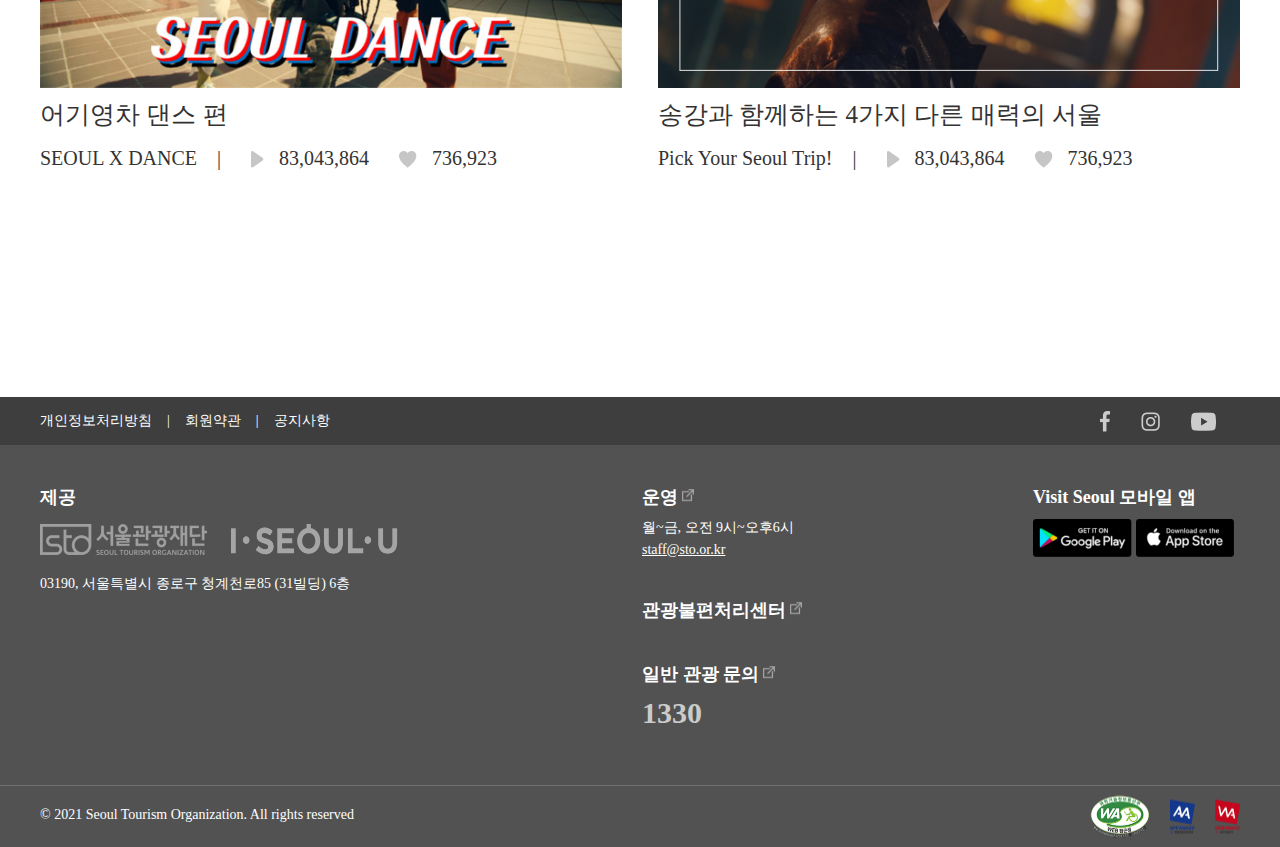
==== commit 2eed5500: "20220313-1" ====
--- a/index.html
+++ b/index.html
@@ -432,7 +432,7 @@
           <ul class="title">
             <li><a href="#">분위기 있는 서울</a>
               <div class="inner-box">
-                <ul>
+                <ul class="banner">
                   <li>
                     <a href="#">
                       <img alt="bookcafe" src="img/intro/getImage (16).png">
@@ -786,7 +786,7 @@
           <div class="content">
             <div class="map on">
               <ul>
-                <li class="on"><a href="#"><img alt="여의도" src="img/intro/map-01.png" /></a></li>
+                <li><a href="#"><img alt="여의도" src="img/intro/map-01.png" /></a></li>
                 <li><a href="#"><img alt="이태원" src="img/intro/map-02.png" /></a></li>
                 <li><a href="#"><img alt="광화문" src="img/intro/map-03.png" /></a></li>
                 <li><a href="#"><img alt="잠실" src="img/intro/map-04.png" /></a></li>
@@ -1338,23 +1338,23 @@
 
 
 //헤더
-$('#gnb > ul.pc-gnb > li > a').on('mouseenter', function() {
+$('#gnb > ul.pc-gnb > li > a').on('mouseenter focus', function() {
   $(this).parent().addClass('open');
 });
-$('#gnb > ul.pc-gnb > li > a').on('mouseleave', function() {
+$('#gnb > ul.pc-gnb > li > a').on('mouseleave focus', function() {
   $(this).parent().removeClass('open');
 });
-$('#gnb > ul.pc-gnb > li > div.sub').on('mouseenter', function() {
+$('#gnb > ul.pc-gnb > li > div.sub').on('mouseenter focus', function() {
   $(this).parent().addClass('open');
 });
-$('#gnb > ul.pc-gnb > li > div.sub').on('mouseleave', function() {
+$('#gnb > ul.pc-gnb > li > div.sub').on('mouseleave focus', function() {
   $(this).parent().removeClass('open');
 });
   
 
 
 //side-menu
-$('#side-menu > li').on('click', function(){
+$('#side-menu > li').on('click focus', function(){
   $(this).toggleClass('open');
 });
 
@@ -1363,7 +1363,7 @@
 //quick-menu
 var classOn = true;
 
-$('#wrapper > div.quick-menu > p').on('click', function() {
+$('#wrapper > div.quick-menu > p').on('click focus', function() {
   if (classOn === true) {
     menuOn();
   } else {
@@ -1412,21 +1412,23 @@
 
 showTab(1);
 
-  $('div.map > ul > li > a').on('click', function(n) {
+  $('div.map > ul > li > a').on('click focus', function(n) {
   var index = $('div.map > ul > li').index($(this).parent());
   $('ul.tab-box > li > h4 > a').removeClass('on');
   $('ul.tab-box > li:eq('+ index +') > h4 > a').addClass('on');
-  
+  $('div.map > ul > li').removeClass('on');
+  $(this).parent().addClass('on');
   showTab(index + 1);
 
   });
 
 
-  $('ul.tab-box > li > h4 > a').on('click', function(n) {
+  $('ul.tab-box > li > h4 > a').on('click focus', function(n) {
   var num = $('ul.tab-box > li > h4').index($(this).parent());
   $('ul.tab-box > li > h4 > a').removeClass('on');
   $(this).addClass('on');
-  
+  $('div.map > ul > li').removeClass('on');
+  $('div.map > ul > li:eq('+ num +')').addClass('on');
   showTab(num + 1);
   }); 
 
@@ -1467,7 +1469,6 @@
 
 
 
-
 </script>
 
 
--- a/css/style-pc.css
+++ b/css/style-pc.css
@@ -274,6 +274,7 @@
 
 
 #hotplace div.content div.map > ul > li:hover {transform: scale(1.3); transition: all 0.3s;}
+#hotplace div.content div.map > ul > li.on {transform: scale(1.3); transition: all 0.3s;}
 #hotplace div.content div.map-info {position: absolute; width: 1200px; height: 350px; top: 600px; left: 50%; transform: translate(-50%, 0);}
 #hotplace div.content div.map-info > div.inner-box > ul {position: absolute; left: 50%; top: 0; transform: translate(-50%, 0);}
 
--- a/css/style-m.css
+++ b/css/style-m.css
@@ -45,18 +45,6 @@
 
 #wrapper > div.mobile-quick-menu {display: none; position: fixed; z-index: 1000000; right: 0; top: 80vh;  width: 200px; height: 350px;}
 #wrapper > div.mobile-quick-menu > ul {background-color: yellow;}
-
-
-
-/* #wrapper > div.mobile-quick-menu > ul > li {width: 200px; height: 65px; padding-top: 15px;}
-#wrapper > div.mobile-quick-menu > ul > li.menu-control {margin: 25px 0 0 8px;}
-#wrapper > div.mobile-quick-menu > ul > li > a > h5 {position: relative; transform: translate(-50%, 50%); left: 0; top: 50%; font-size: 16px; color: #ffffff; text-align: right;}
-#wrapper > div.mobile-quick-menu > ul > li > a > div {width: 60px; height: 60px; position: relative; left: 55vw; top: 50vh; background-color: #ffffff; border-radius: 100px;}
-#wrapper > div.mobile-quick-menu > ul > li > a {position: fixed; right: 0; bottom: 50%; border-radius: 100px; background-color: #137DC3;}
-#wrapper > div.mobile-quick-menu > ul > li > a > i {font-size: 20px; color: #ffffff; position: relative; left: 50%; top: 50%; transform: translate(-50%, -50%);}
-#wrapper > div.mobile-quick-menu > ul > li:nth-child(1) {display: block;}
-#wrapper > div.mobile-quick-menu > ul > li:nth-child(2) {display: block;}
-#wrapper > div.mobile-quick-menu > ul > li:nth-child(3) {display: block;} */
 
 
 #gnb {display: none; position: absolute; top: 0; width: 100%; background-color: #ffffff; color: #000000; height: 100vh; overflow: auto; font-size: 16px; transition: left 0.3s;}
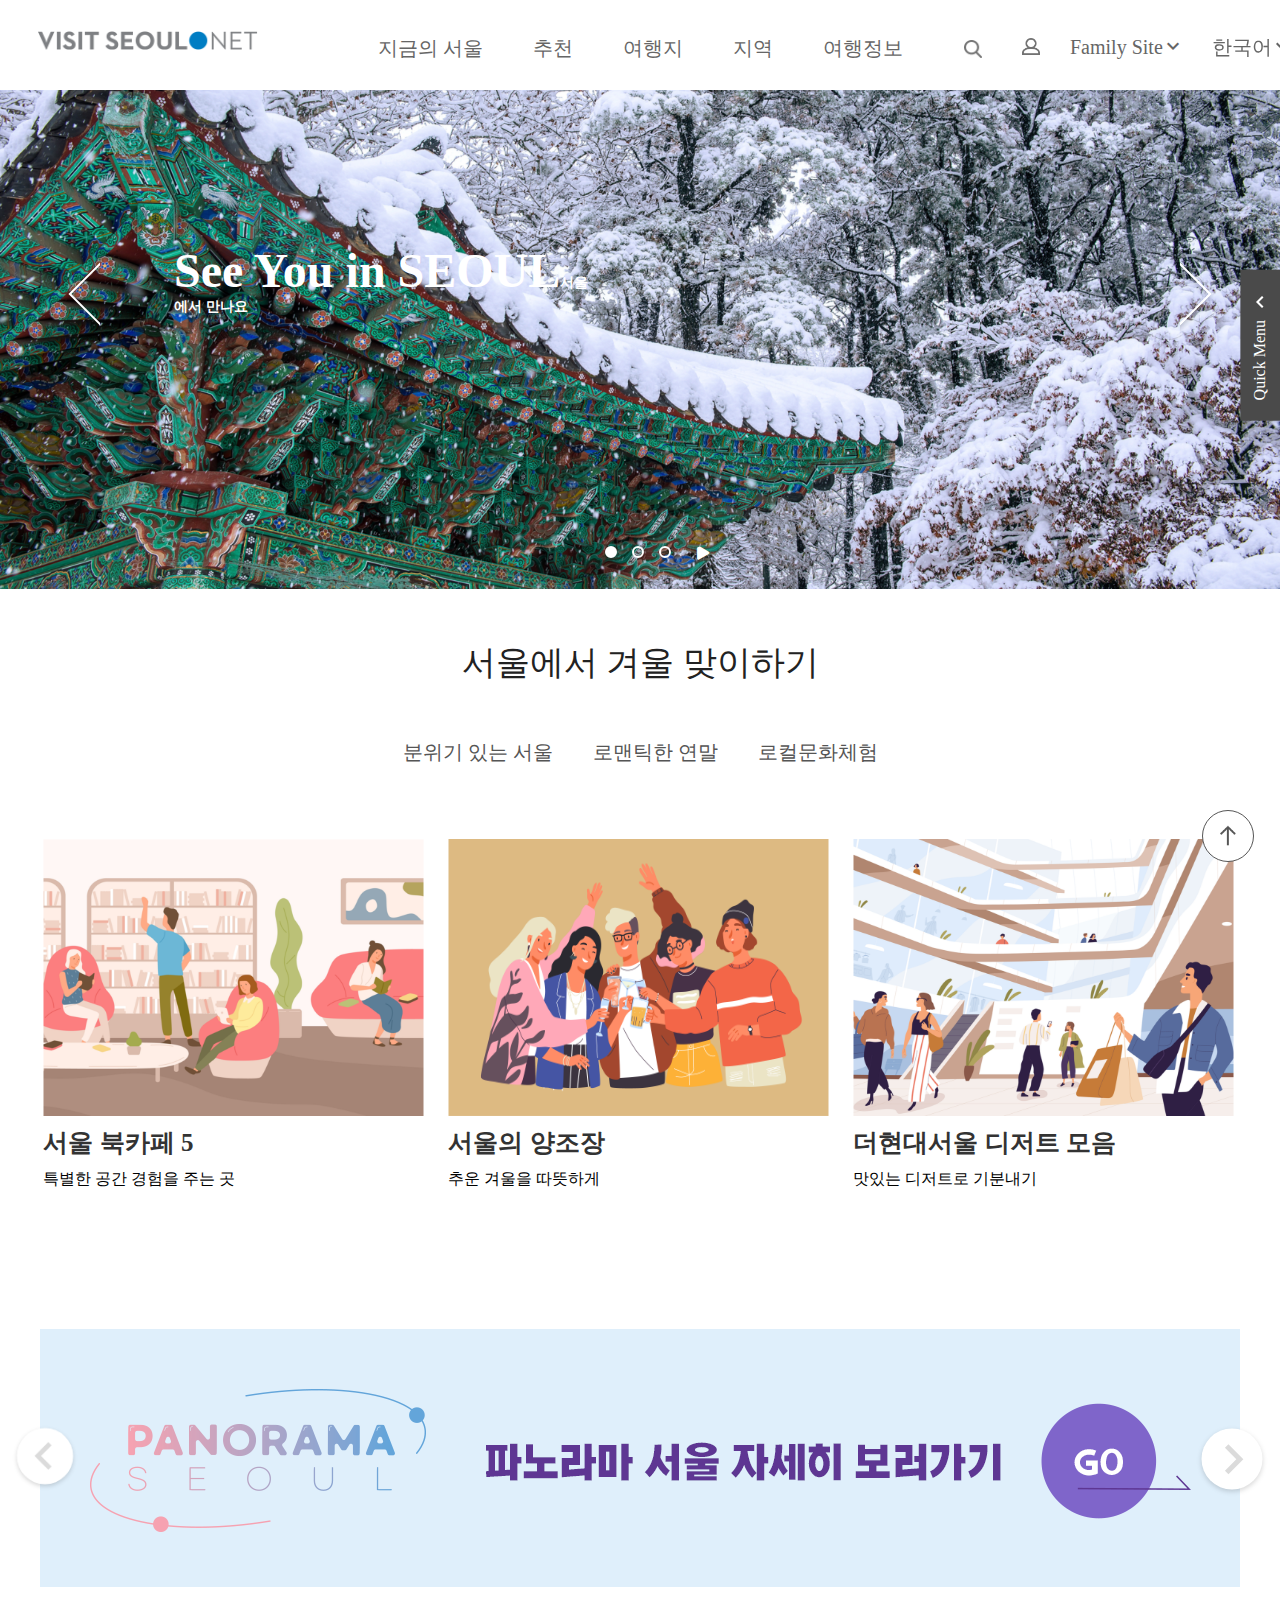
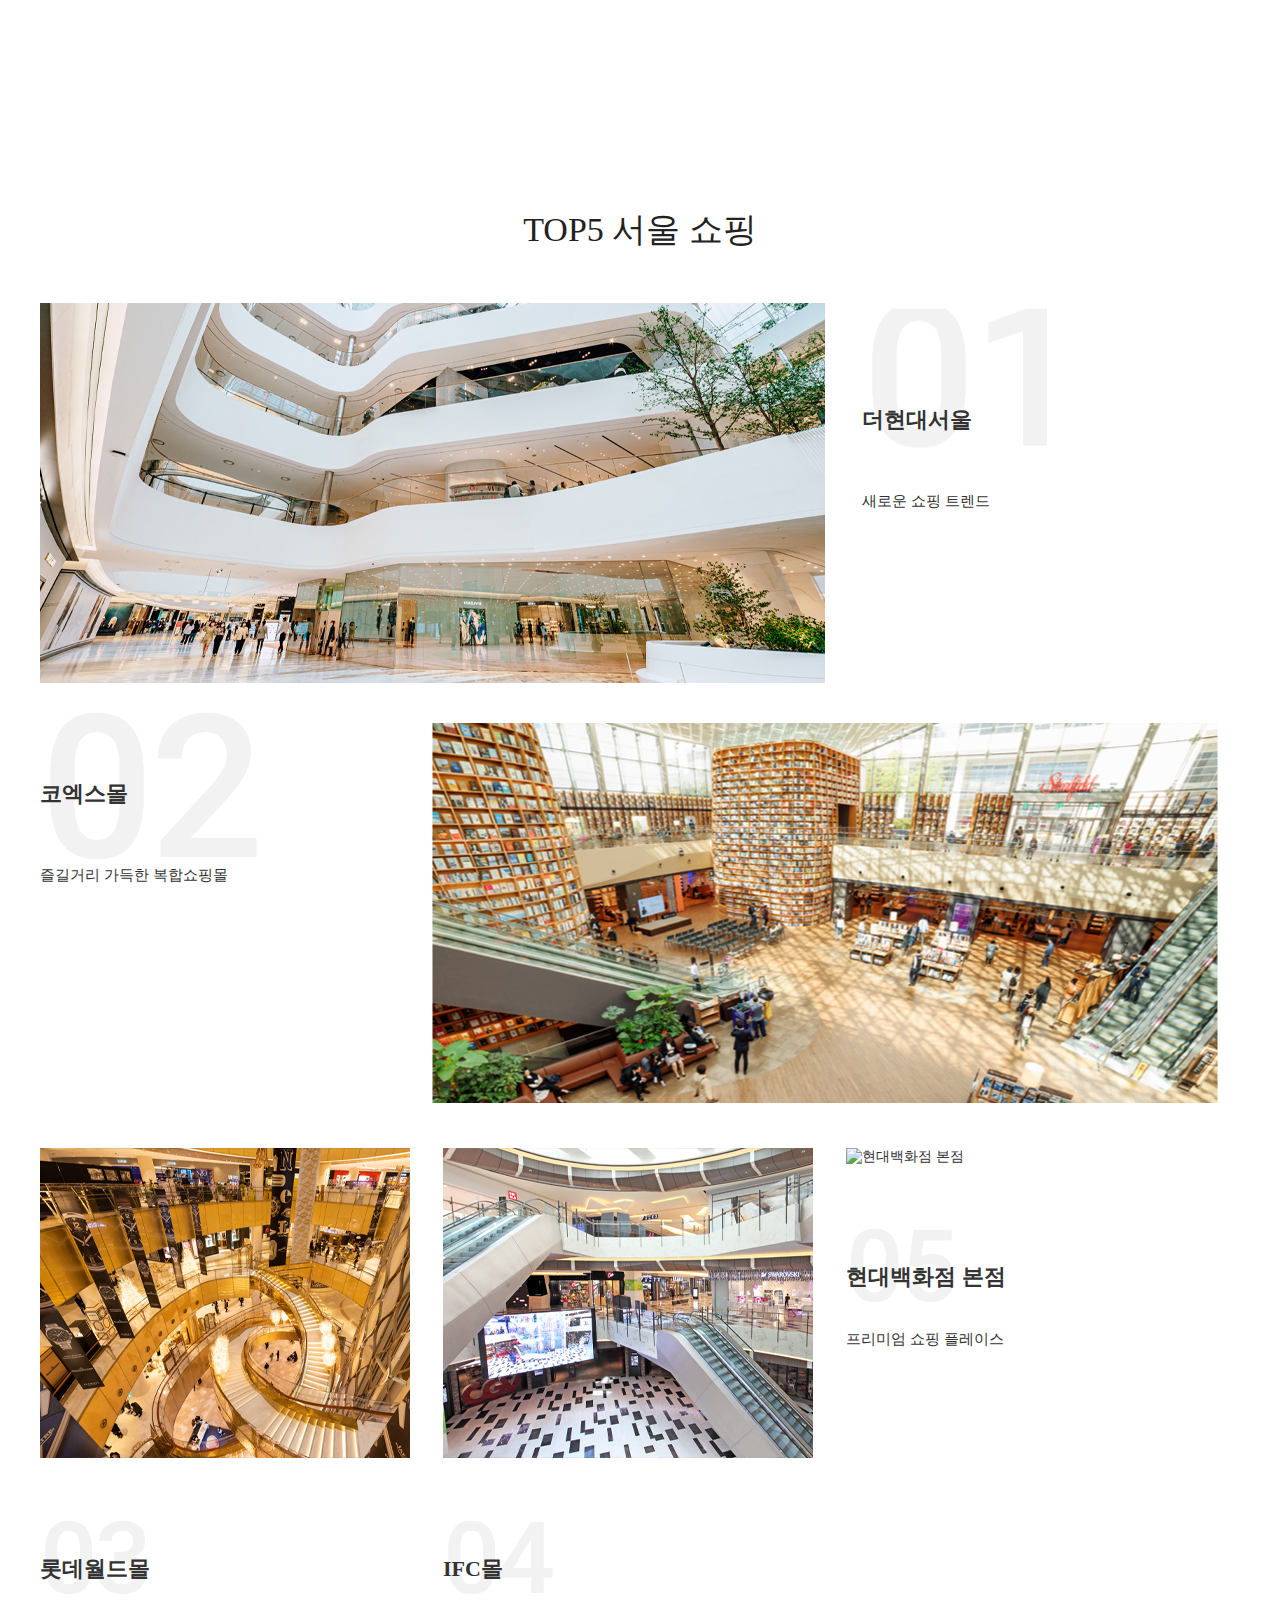
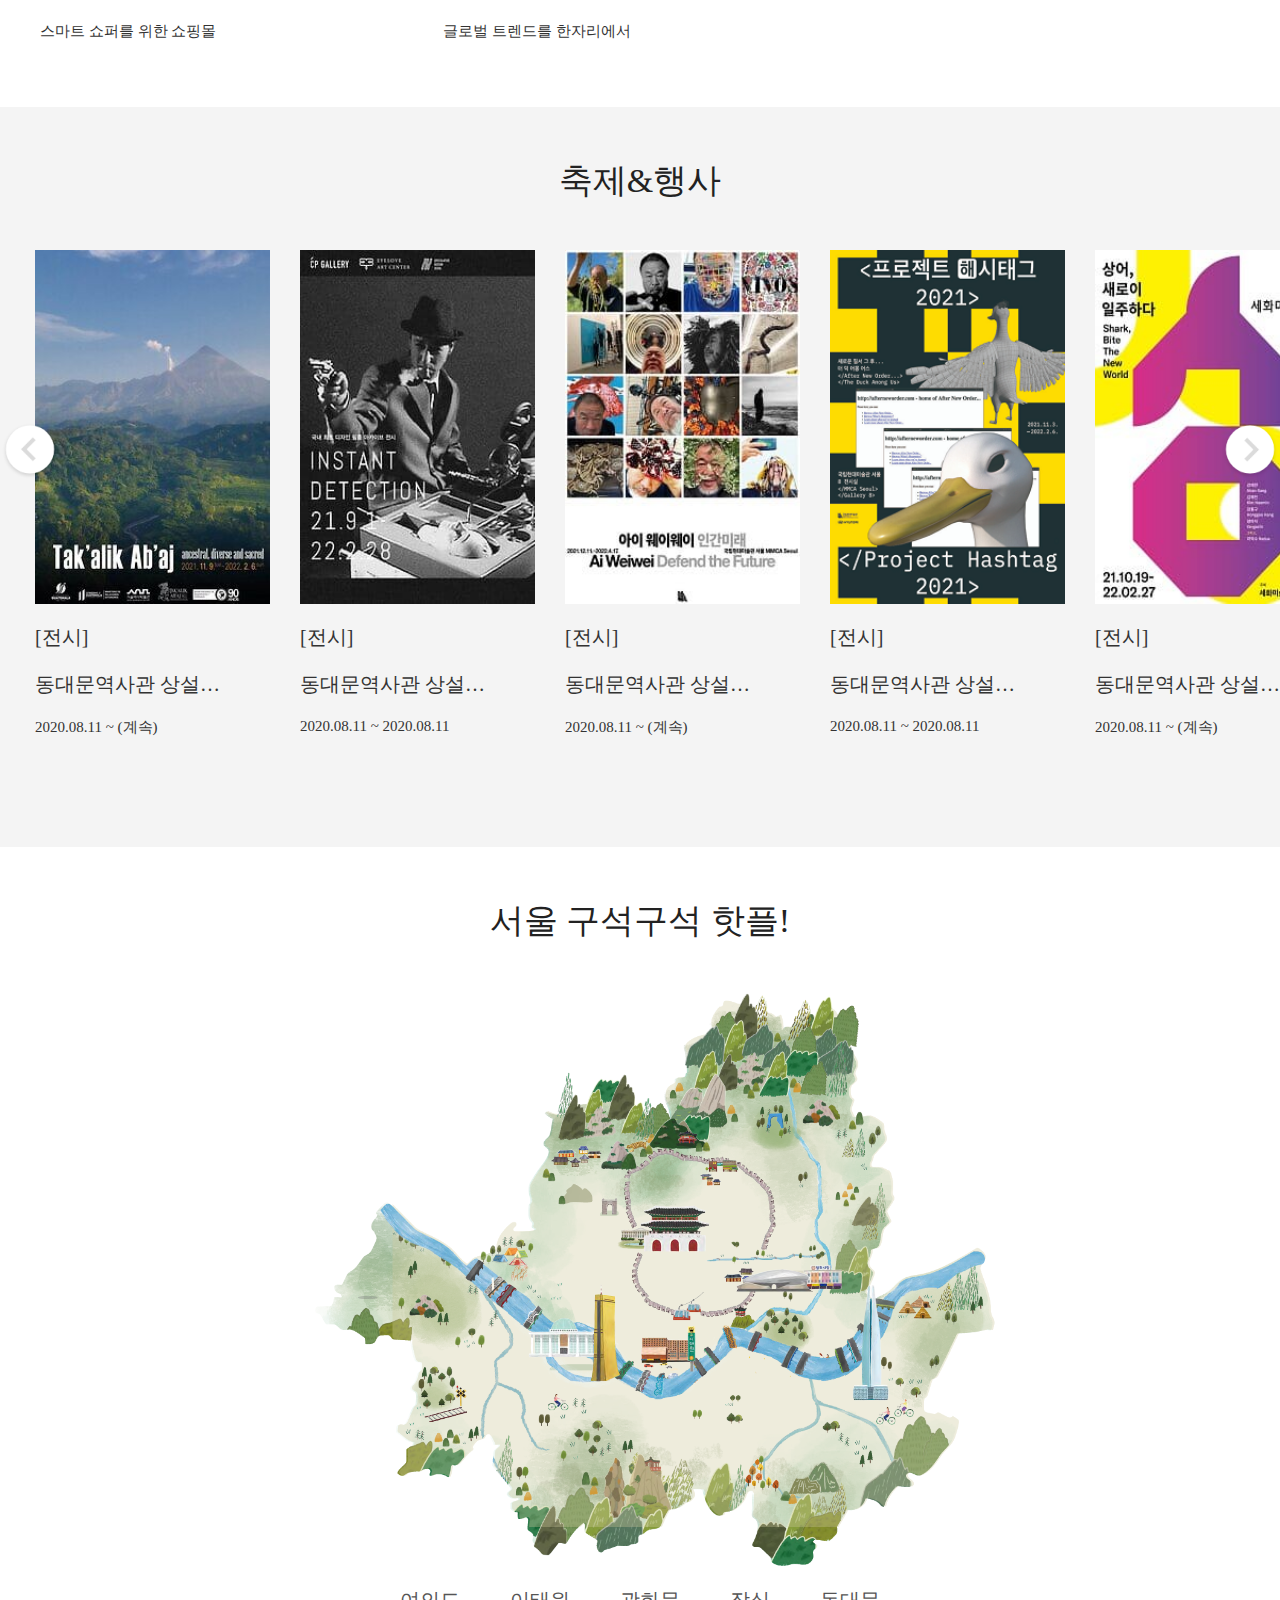
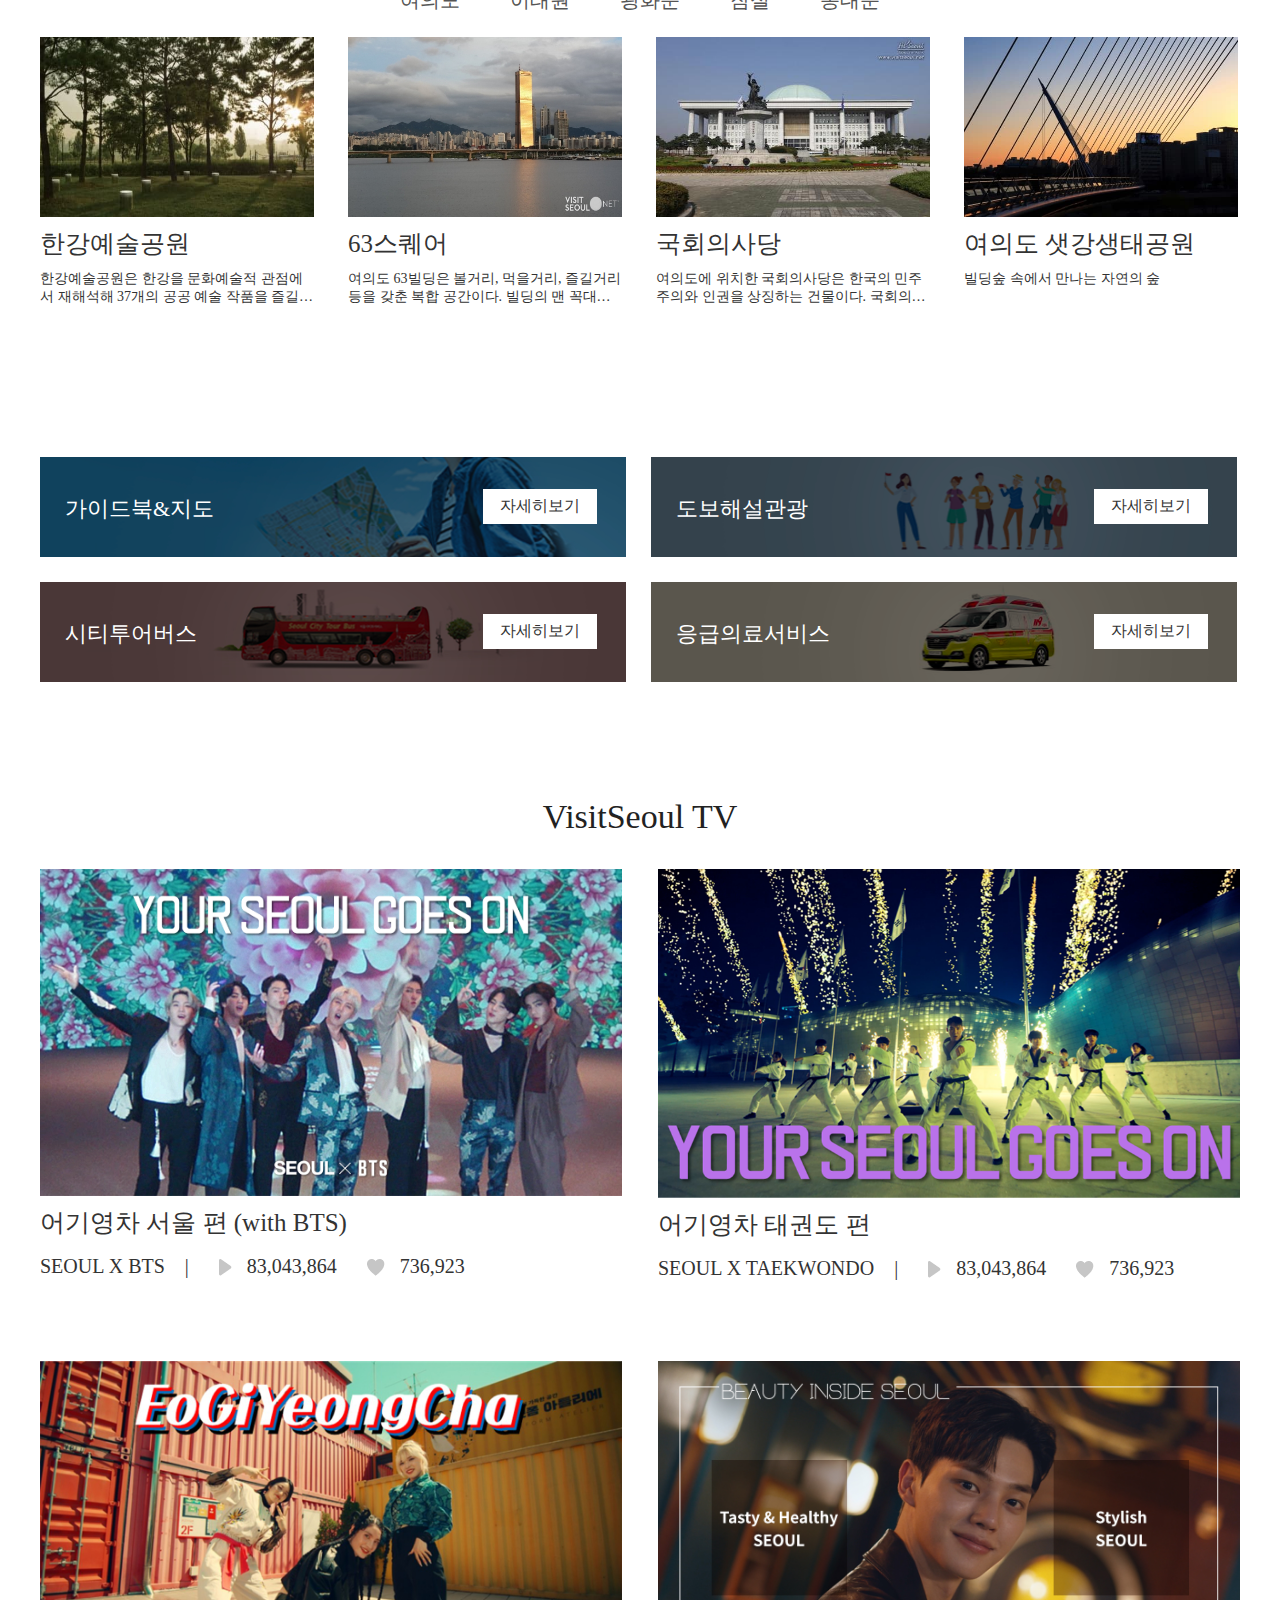
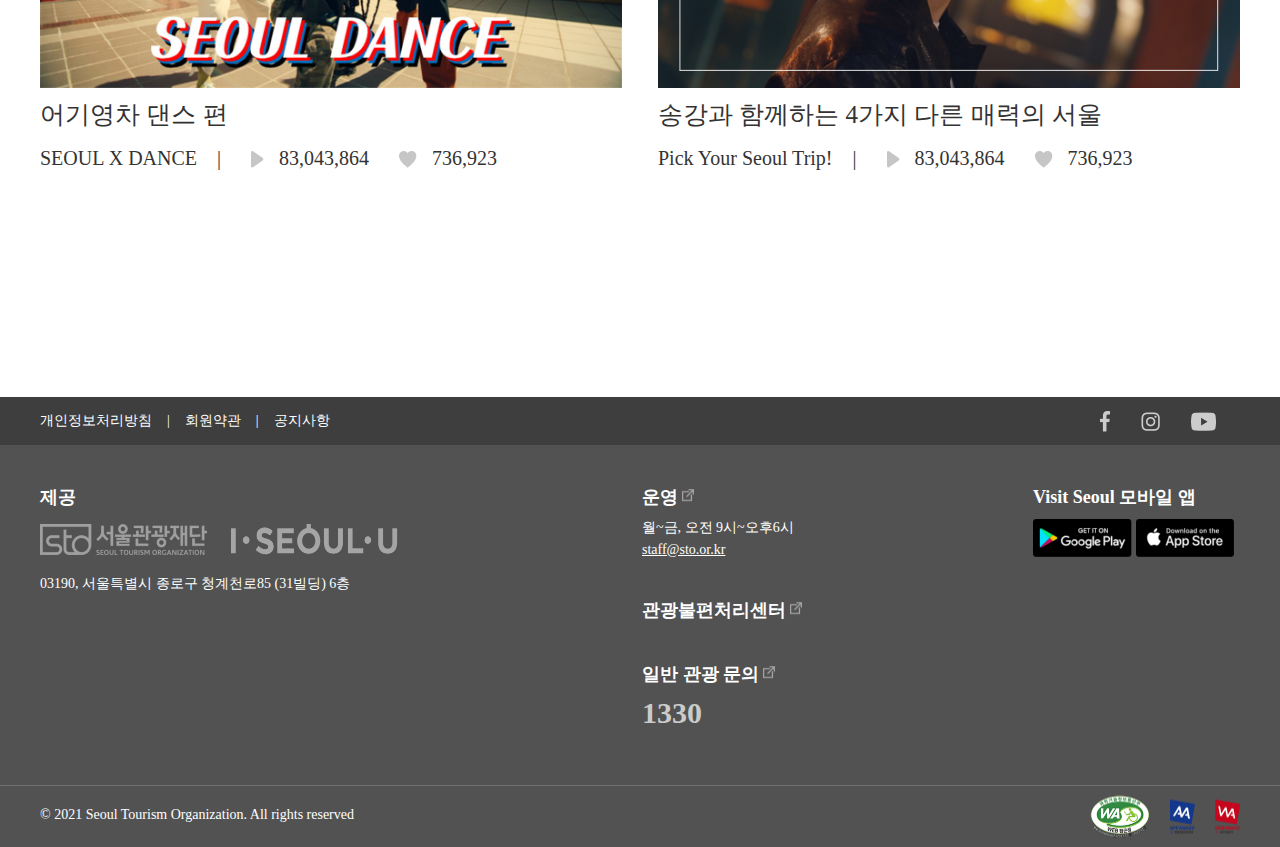
==== commit fd45eeac: "jquery나누기" ====
--- a/index.html
+++ b/index.html
@@ -15,6 +15,7 @@
     <link rel="stylesheet" href="css/style-m.css" media="screen and (max-width: 769.9px)" />
     <script src="js/jquery-3.6.0.min.js"></script>
     <script src="js/dino-common.js"></script>
+    <script src="js/main.js"></script>
   </head>
 
   <body class="main">
@@ -76,7 +77,7 @@
       <header id="header">
         <div class="header-box">
           <h1>
-             <a href="/index.html"><img alt="visit seoul" src="img/intro/ico_logo@2x.png"></a>
+             <a href="index.html"><img alt="visit seoul" src="img/intro/ico_logo@2x.png"></a>
           </h1>
           <div id="mobile-menu" class="mobile">
             <a href="#" class="menu"><img alt="menu" src="img/ico-mobile-menu@2x.png" /></a>
@@ -775,8 +776,8 @@
               </a></li>
             </ul>
             <p class="control">
-              <a href="#" class="prev"><img alt="이전" src="../img/prev-icon.png" /></a>
-              <a href="#" class="next"><img alt="다음" src="../img/next-icon.png" /></a>
+              <a href="#" class="prev"><img alt="이전" src="img/prev-icon.png" /></a>
+              <a href="#" class="next"><img alt="다음" src="img/next-icon.png" /></a>
             </p>
           </div>
         </section>
@@ -1128,348 +1129,8 @@
         </div>
       </footer>
     </div>
-  <script>
-    'use strict';
-
-      
-  var numSlide = $('div.box ul.slide > li').length;
-  var slideNow = 0;
-  var slideNext = 0;
-  var slidePrev = 0;
-  var slideFirst = 1;
-  var timerId = '';
-  var timerSpeed = 2000;
-  var isTimerOn = false;
-
-
-  $('div.box ul.slide > li').each(function(i) {
-    $(this).css({'left': (i * 100) + '%', 'display': 'block'});
-    $('div.box .indicator-inner').append('<li><a href="#">' + ( i + 1 ) + '번 슬라이드</a></li>\n');
-  });
-
-  if (isTimerOn === true) {
-    $('div.box .indicator > a.play').addClass('on');
-  } else {
-    $('div.box .indicator > a.play').removeClass('on');
-  }
-
-  showSlide(slideFirst);
-
-  $('div.box .indicator-inner li a').on('click', function() {
-    var index = $('div.box .indicator-inner li').index($(this).parent());
-    showSlide(index + 1);
-  });
-
-  $('div.box .control a.prev').on('click', function() {
-
-    showSlide(slidePrev);    
     
-    });
-
-  $('div.box .control a.next').on('click', function() {
-
-    showSlide(slideNext);    
   
-  });
-
-  $('div.box .indicator a.play').on('click', function() {
-    if (isTimerOn === true) {
-      stopTimer();
-    } else {
-      startTimer();
-    }
-  });
-
-  function startTimer() {
-    timerId = setTimeout(function() {showSlide(slideNext);}, timerSpeed);
-    $('div.box .indicator > a.play').addClass('on');
-    isTimerOn = true;
-  }
-
-  function stopTimer() {
-    clearTimeout(timerId);
-    $('div.box .indicator > a.play').removeClass('on');
-    isTimerOn = false;
-  }
-
-  function resetTimer() {
-    clearTimeout(timerId);
-    if (isTimerOn === true) {
-      timerId = setTimeout(function() {showSlide(slideNext);}, timerSpeed);
-    }
-  }
-
-  function showSlide(n) {
-    resetTimer();
-    $('div.box ul.slide').css({'transition': 'left 0.3s', 'left': (-(n - 1) * 100) + '%'});
-    $('div.box .indicator-inner li').removeClass('on');
-    $('div.box .indicator-inner li:eq('+ (n - 1) +')').addClass('on');
-
-    slideNow = n;
-    slidePrev = (n === 1) ? numSlide : (n - 1);
-    slideNext = (n === numSlide) ? 1 : (n + 1);
-
-    //console.log(slidePrev + ' / ' + slideNow + ' / ' + slideNext);
-  }
-
-
-
- //season_banner
-  
-  var numSeason = $('div.box-inner ul.slide > li').length;
-  var seasonNow = 0;
-  var seasonNext = 0;
-  var seasonPrev = 0;
-  var seasonFirst = 1;
-
-
-  $('div.box-inner ul.slide > li').each(function(i) {
-    $(this).css({'left': (i * 100) + '%'});
-  });
-
-  showSeason(seasonFirst);
-
-  $('#banner .control a.prev').on('click', function() {
-    $($(this).children()).find('img').stop(true).animate({'left': '-10px'}, 30).animate({'left': '0px'}, 100);
-    showSeason(seasonPrev);    
-    });
-
-  $('#banner .control a.next').on('click', function() {
-    $($(this).children()).find('img').stop(true).animate({'right': '-10px'}, 30).animate({'right': '0px'}, 100);
-    showSeason(seasonNext);    
-  });
-
-
-  function showSeason(n) {
-    
-    $('div.box-inner ul.slide').css({'transition': 'left 0.3s', 'left': (-(n - 1) * 100) + '%'});
-
-    seasonNow = n;
-    seasonPrev = (n === 1) ? numSeason : (n - 1);
-    seasonNext = (n === numSeason) ? 1 : (n + 1);
-
-    //console.log(slidePrev + ' / ' + slideNow + ' / ' + slideNext);
-  }
-
-
-
-//festival_bannerSlide
-
-var numBanner = 0;
-var bannerNow = 1;
-var bannerPrev = 0;
-var bannerNext = 0;
-var offsetLeft = 0;
-var widthBox = 0;
-var widthBar = 0;
-var offsetLeftMin = 0;
-var loadCounter = 0;
-var bounceTimerId = '';
-
-$('div.box ul.banner > li img').on('load', function() {
-  loadCounter++;
-  if (loadCounter === $('div.box .banner > li').length){
-    setStatus();
-  }
-});
-
-$('div.box .control a.prev').on('click', function() {
-  if (bannerNow === 1) {
-    $('#festival div.box').find('.banner').css({'transition': 'left 0.05s', 'left': '10px'}).one('transitionend', function() {
-        $(this).css({'transition': 'left 0.1s', 'left': '0px'});
-      });
-      resetTimer();
-    } else {
-      showBanner(bannerPrev);
-    }
-});
-
-$('div.box .control a.next').on('click', function() {
-  if (bannerNow === numBanner) {
-      $('#festival div.box').find('.banner').css({'transition': 'left 0.05s', 'left': (offsetLeftMin - 10) + 'px'}).one('transitionend', function() {
-        $(this).css({'transition': 'left 0.1s', 'left': offsetLeftMin + 'px'});
-      });
-      resetTimer();
-    } else {
-      showBanner(bannerNext);
-    }
-});
-
-$(window).on('resize', function() {
-  clearTimeout(bounceTimerId);
-  bounceTimerId = setTimeout(function() {setStatus();}, 100);
-});
-
-function showBanner(n) {
-  offsetLeft = -$('div.box .banner > li:eq('+ (n - 1) +')').position().left;
-  if (offsetLeft <= offsetLeftMin) offsetLeft = offsetLeftMin;
-  $('div.box .banner').css({'transition' : 'left 0.3s', 'left': offsetLeft + 'px'});
-
-  bannerNow = n;
-  bannerPrev = (n === 1) ? 1 : (n - 1);
-  bannerNext = (n === numBanner) ? numBanner : (n + 1);
-  //console.log(bannerPrev + ' / ' + bannerNow + '/' + bannerNext + '/');
-}
-
-function setStatus() {
-  widthBox = $('div.box .banner').innerWidth();
-  widthBar = 0;
-  $('div.box .banner > li').each(function() {
-    widthBar += $(this).outerWidth(true);
-  });
-
-  offsetLeftMin = widthBox - widthBar;
-  $('div.box .banner').css({'width' : (widthBar + 5) + 'px'});
-
-
-$('div.box .banner > li').each(function(i) {
-  if (-$(this).position().left <= offsetLeftMin) {
-    numBanner = i + 1;
-    return false;
-  } 
-});
-
-if (numBanner < bannerNow) bannerNow = numBanner;
-showBanner(bannerNow);
-
-}
-
-
-
-
-//헤더
-$('#gnb > ul.pc-gnb > li > a').on('mouseenter focus', function() {
-  $(this).parent().addClass('open');
-});
-$('#gnb > ul.pc-gnb > li > a').on('mouseleave focus', function() {
-  $(this).parent().removeClass('open');
-});
-$('#gnb > ul.pc-gnb > li > div.sub').on('mouseenter focus', function() {
-  $(this).parent().addClass('open');
-});
-$('#gnb > ul.pc-gnb > li > div.sub').on('mouseleave focus', function() {
-  $(this).parent().removeClass('open');
-});
-  
-
-
-//side-menu
-$('#side-menu > li').on('click focus', function(){
-  $(this).toggleClass('open');
-});
-
-
-
-//quick-menu
-var classOn = true;
-
-$('#wrapper > div.quick-menu > p').on('click focus', function() {
-  if (classOn === true) {
-    menuOn();
-  } else {
-    menuOff();
-  }
-});
-
-
-function menuOn() {
-  $('#wrapper > div.quick-menu').addClass('on'); 
-  $('#wrapper > div.quick-menu').css({'transition': 'all 0.3s'});
-  classOn = false;
-}
-
-function menuOff() {
-  $('#wrapper > div.quick-menu').removeClass('on'); 
-  $(this).css({'transition': 'all 0.3s'});
-  classOn = true;
-}
-
-
-
-
-//season this사용해서 짧게 고쳐보기
-
-var selectNow = 1;
-
-showSelect(1);
-
-$('ul.title > li > a').on('click', function() {
-  var index = $('ul.title > li').index($(this).parent());
-  showSelect(index + 1);
-});
-
-function showSelect(n) {
-  $('ul.title > li:eq(' + (n - 1) + ') > div.inner-box').addClass('on'); 
-  $('ul.title > li:eq(' + (n - 1) + ')').siblings().children().removeClass('on');
-
-  selectNow === n;
-} 
-
-
-
-//hotplace
-var selectTab = 1;
-
-showTab(1);
-
-  $('div.map > ul > li > a').on('click focus', function(n) {
-  var index = $('div.map > ul > li').index($(this).parent());
-  $('ul.tab-box > li > h4 > a').removeClass('on');
-  $('ul.tab-box > li:eq('+ index +') > h4 > a').addClass('on');
-  $('div.map > ul > li').removeClass('on');
-  $(this).parent().addClass('on');
-  showTab(index + 1);
-
-  });
-
-
-  $('ul.tab-box > li > h4 > a').on('click focus', function(n) {
-  var num = $('ul.tab-box > li > h4').index($(this).parent());
-  $('ul.tab-box > li > h4 > a').removeClass('on');
-  $(this).addClass('on');
-  $('div.map > ul > li').removeClass('on');
-  $('div.map > ul > li:eq('+ num +')').addClass('on');
-  showTab(num + 1);
-  }); 
-
-
-function showTab(n) {
-  $('ul.tab-box > li:eq(' + (n - 1) + ') > ul.inner').addClass('on'); 
-  $('ul.tab-box > li:eq(' + (n - 1) + ')').siblings().children().removeClass('on');
-  
-
-  showTab === n;
-} 
-
-
-
-//모바일
-
-
-
-
-
-
-
-
-
-
-
-
-
-
-
-
-
-
-
-
-
-
-
-
-
-</script>
 
 
 
--- a/css/style-m.css
+++ b/css/style-m.css
@@ -276,15 +276,15 @@
 
 #post {position: relative; top: 60px; width: 100%;}
 
-#post ul.top {position: absolute; width: 90vw; left: 5%; top: 0; padding: 25px 0; font-size: 16px; }
+#post ul.top {position: absolute; width: 90vw; left: 10%; top: 0; padding: 25px 0; font-size: 16px; }
 #post ul.top li {float: left;}
 #post ul.top li i {color: #000000; font-size: 18px; top: -2px;}
 
 #post ul.top li + li {margin-left: 10px;}
 #post ul.top li + li::before {content: '>'; padding-right: 10px; }
-#post ul.top li h3 {position: absolute; left: 21%; top: 33%; font-size: 18px; line-height: 20px;}
-
-#post div.sub {position: absolute; top: 60px; left: 5%;}
+#post ul.top li h3 {position: absolute; left: 24%; top: 33%; font-size: 18px; line-height: 23px;}
+
+#post div.sub {position: absolute; top: 60px; left: 10%;}
 #post div.sub ul li {position: relative; float: left; top: 10px; width: 70px;}
 #post div.sub ul li.on p {color: #137DC3; font-weight: 800;}
 #post div.sub ul li + li::before {content: '|';}
@@ -308,12 +308,12 @@
 #post div.post-list > ul > li + li {margin-top: 100px;}
 #post div.post-list > ul > li > a > div.img { width: 100%; height: 100%; overflow: hidden; border-radius: 3px;}
 #post div.post-list > ul > li > a > div.img img {width: 100%; border-radius: 3px;}
-#post div.post-list > ul > li > a > div.detail {position: relative; width: 95%; height: 50%; top: -30px; left: 0; margin-left: 10px; background-color: #ffffff; border-radius: 5px;}
+#post div.post-list > ul > li > a > div.detail {position: relative; width: 95%; height: 50%; top: -30px; left: 0; margin-left: 10px; background-color: #ffffff; border-radius: 5px; }
 #post div.post-list > ul > li > a > div.detail:hover {top: -80px; transition: all 0.5s;}
 #post div.post-list > ul > li > a > div.detail:hover h4 {color: #137DC3;}
 
-#post div.post-list > ul > li > a > div.detail h4 {font-size: 20px; color: #222222; padding: 15px 0 10px 10px; width: 440px; font-weight: 800;}
-#post div.post-list > ul > li > a > div.detail p {padding: 0px 0 10px 10px; overflow: hidden; text-overflow: ellipsis; display: -webkit-box; -webkit-line-clamp: 2; -webkit-box-orient: vertical; width: 390px; height: 28px; font-size: 15px;}
+#post div.post-list > ul > li > a > div.detail h4 {font-size: 20px; color: #222222; padding: 15px 0 10px 10px; width: 360px; font-weight: 800; overflow: hidden; white-space: nowrap; text-overflow: ellipsis;}
+#post div.post-list > ul > li > a > div.detail p {padding: 0px 0 10px 10px; overflow: hidden; text-overflow: ellipsis; display: -webkit-box; -webkit-line-clamp: 2; -webkit-box-orient: vertical; width: 350px; height: 25px; font-size: 15px;}
 #post div.post-list > ul > li > a > div.detail div {position: relative;  width: 26px; height: 26px; margin: 15px 0 0 90%;  border: 1px solid #137DC3; border-radius: 100px; background-color: #137DC3; display: none; }
 #post div.post-list > ul > li > a > div.detail div > i {top: 5px; left: 7px; color: #ffffff; display: none;}
 #post div.post-list > ul > li > a > div.detail:hover div {position: relative; width: 26px; height: 26px; margin: 15px 0 0 90%;  border: 1px solid #137DC3; border-radius: 100px; background-color: #137DC3; display: block;}
@@ -336,10 +336,11 @@
 
 
 #sub-post {position: relative; top: 90px; height: 4700px;}
-#sub-post ul.top {position: absolute; width: 90vw; left: 5%; top: 0; padding: 25px 0; font-size: 16px; }
+#sub-post ul.top {position: absolute; width: 90vw; left: 6%; top: 0; padding: 25px 0; font-size: 16px; }
 #sub-post ul.top li {float: left;}
 #sub-post ul.top li i {color: #000000; font-size: 18px; top: -2px;}
 #sub-post ul.top li + li {margin-left: 10px;}
+
 #sub-post ul.top li + li::before {content: '>'; padding-right: 10px; }
 #sub-post ul.top li h3 {position: absolute; left: 23%; top: 33%; font-size: 18px; line-height: 20px;}
 
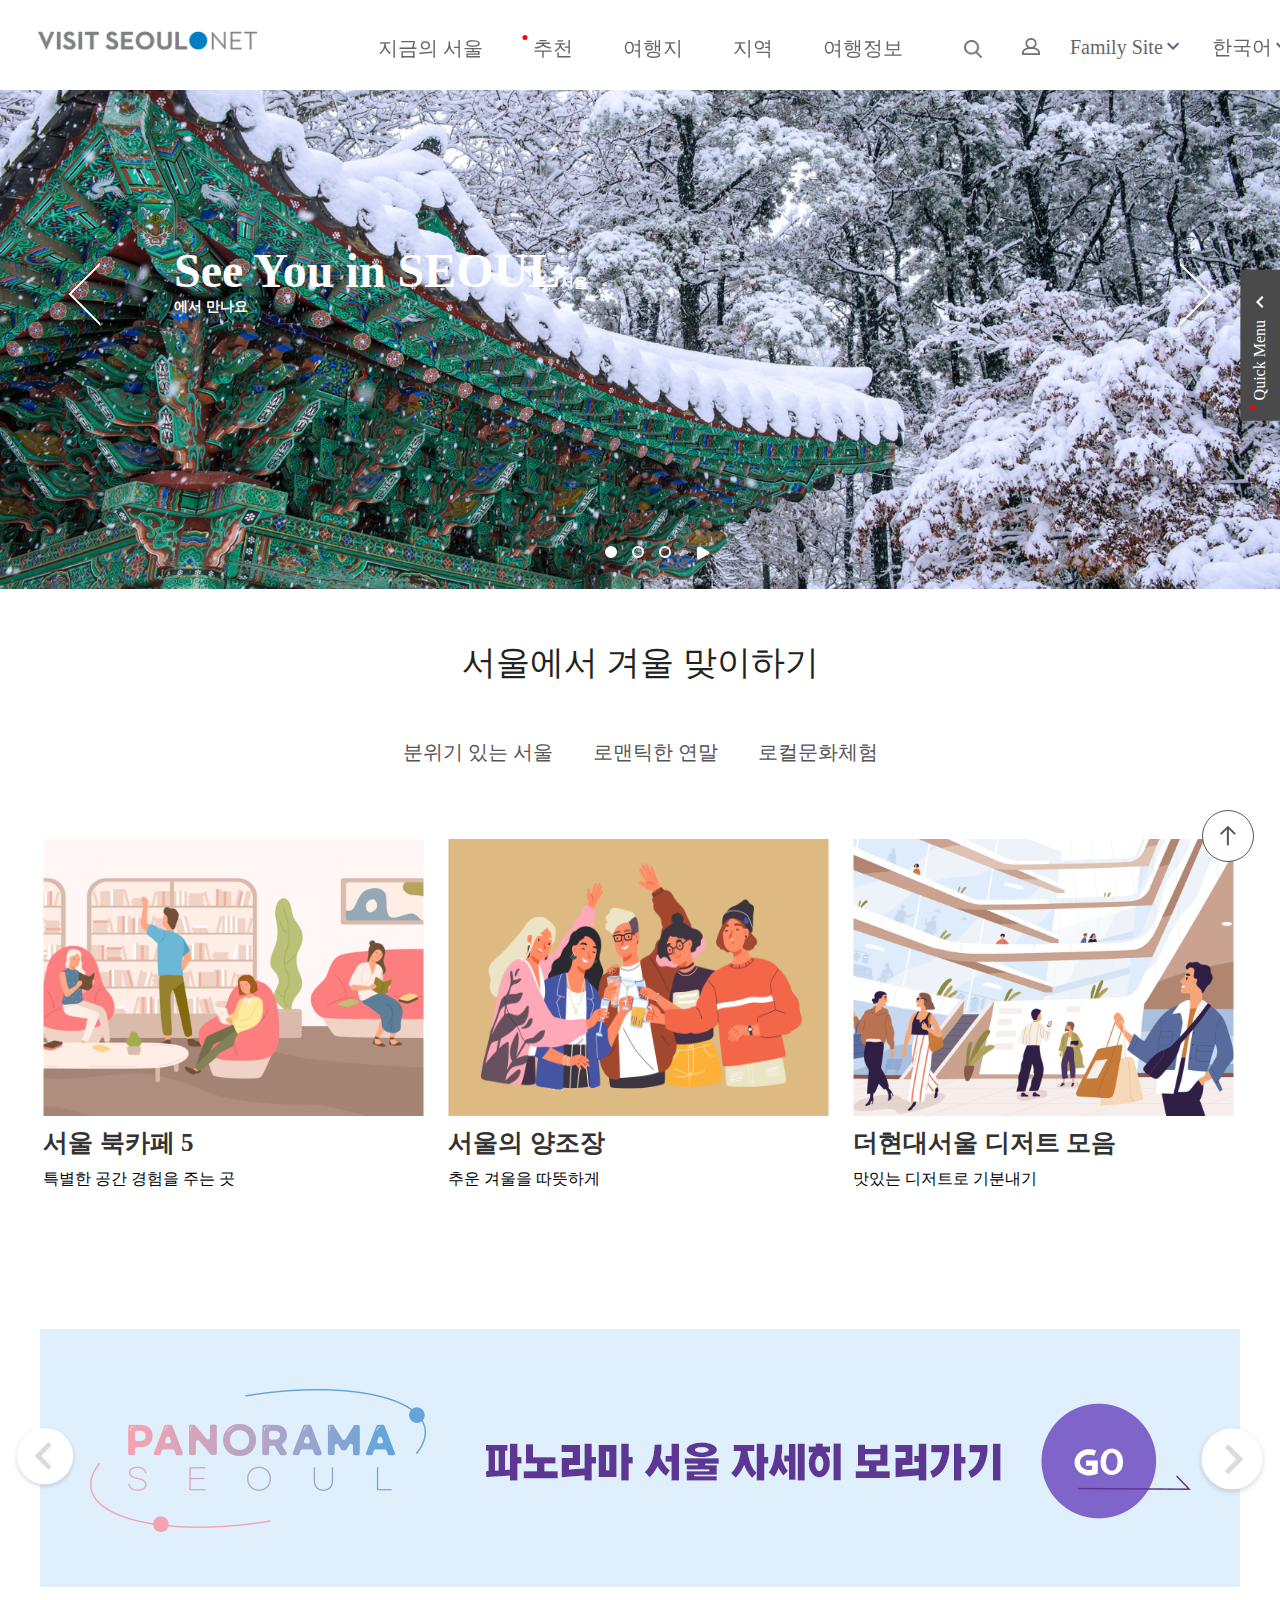
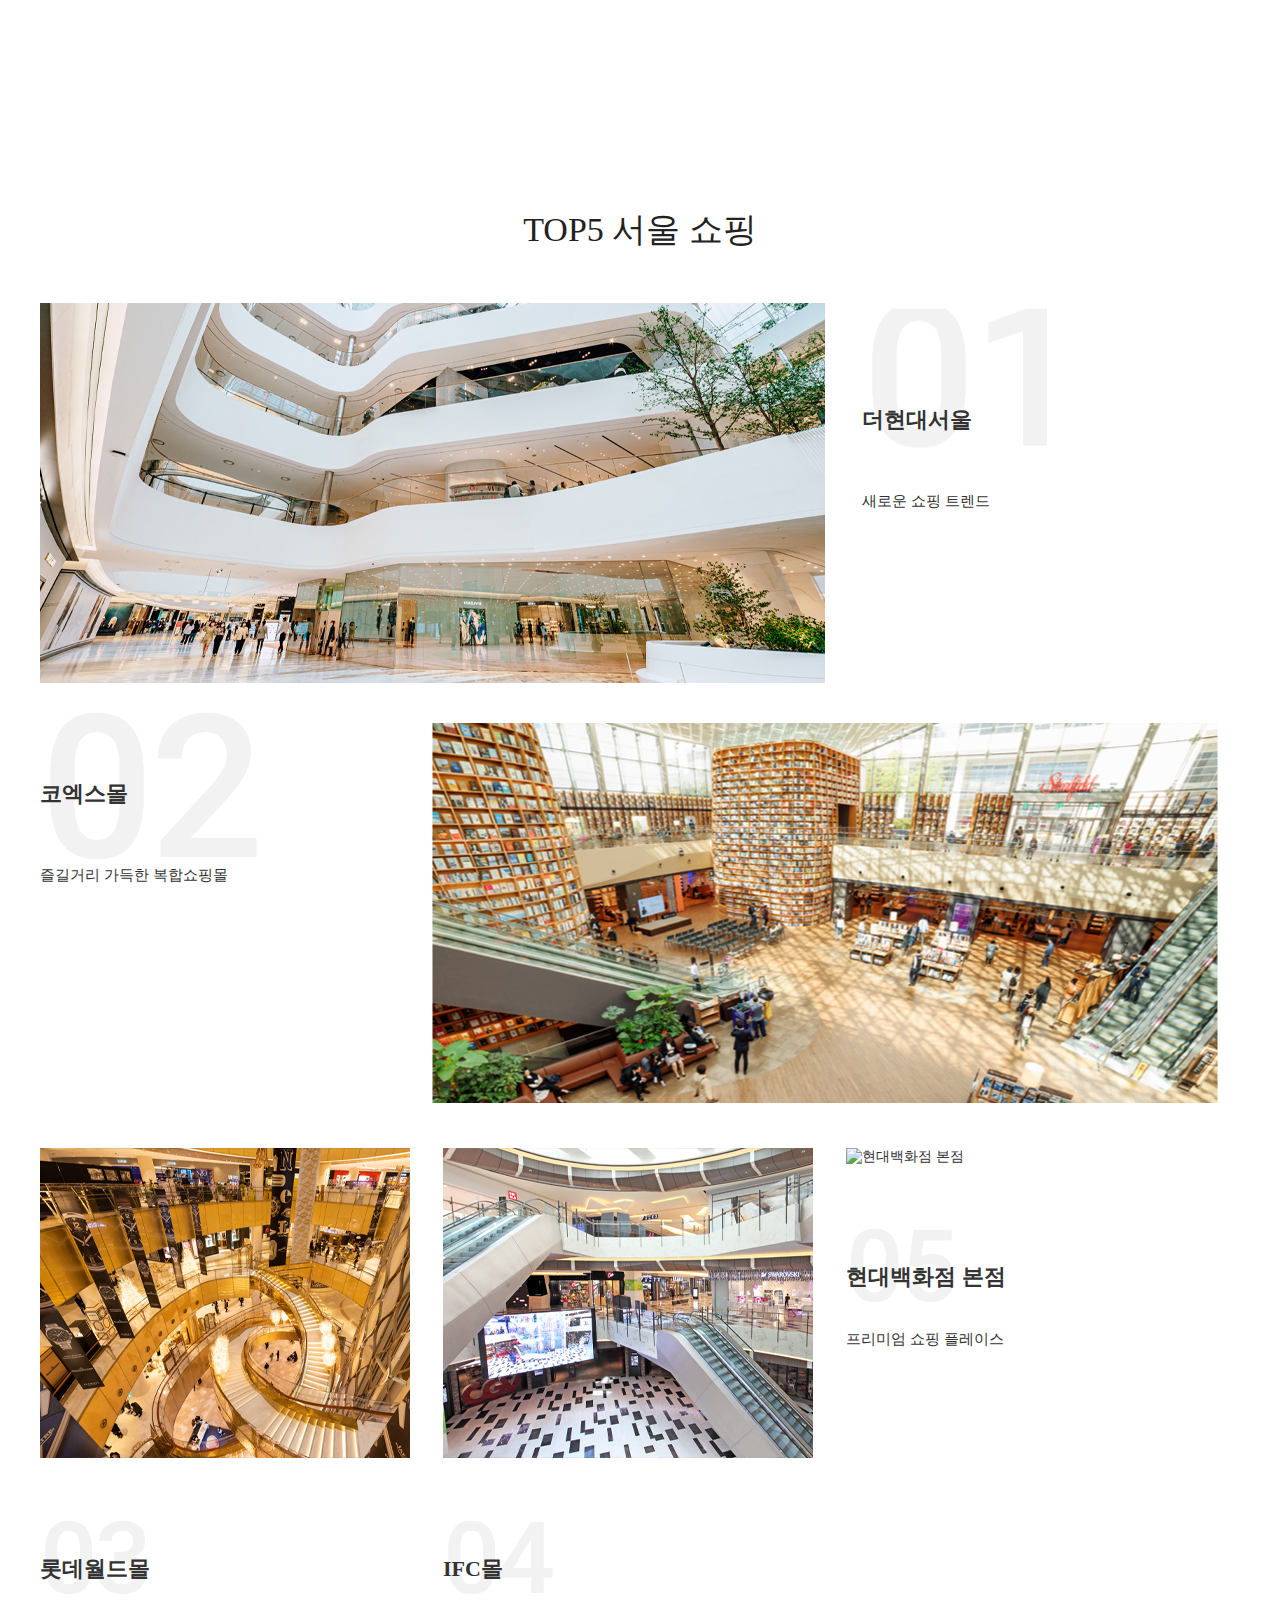
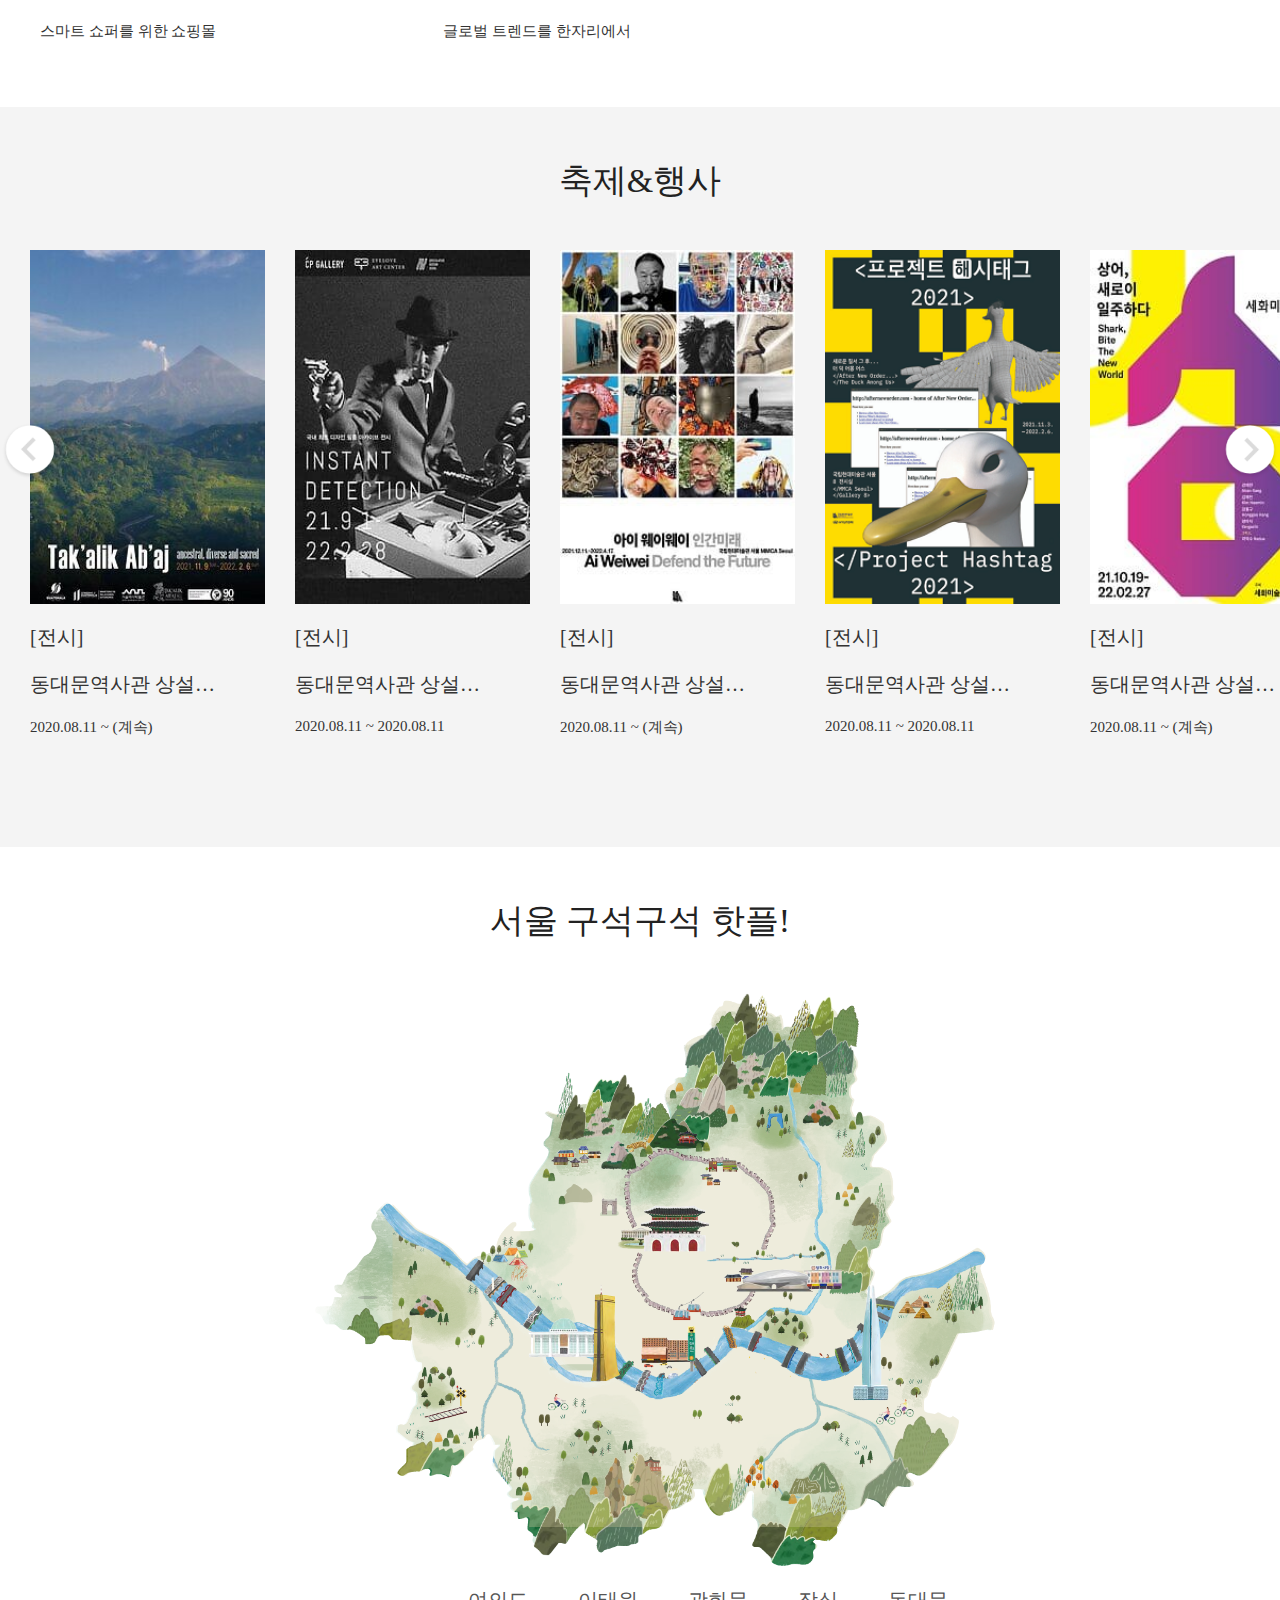
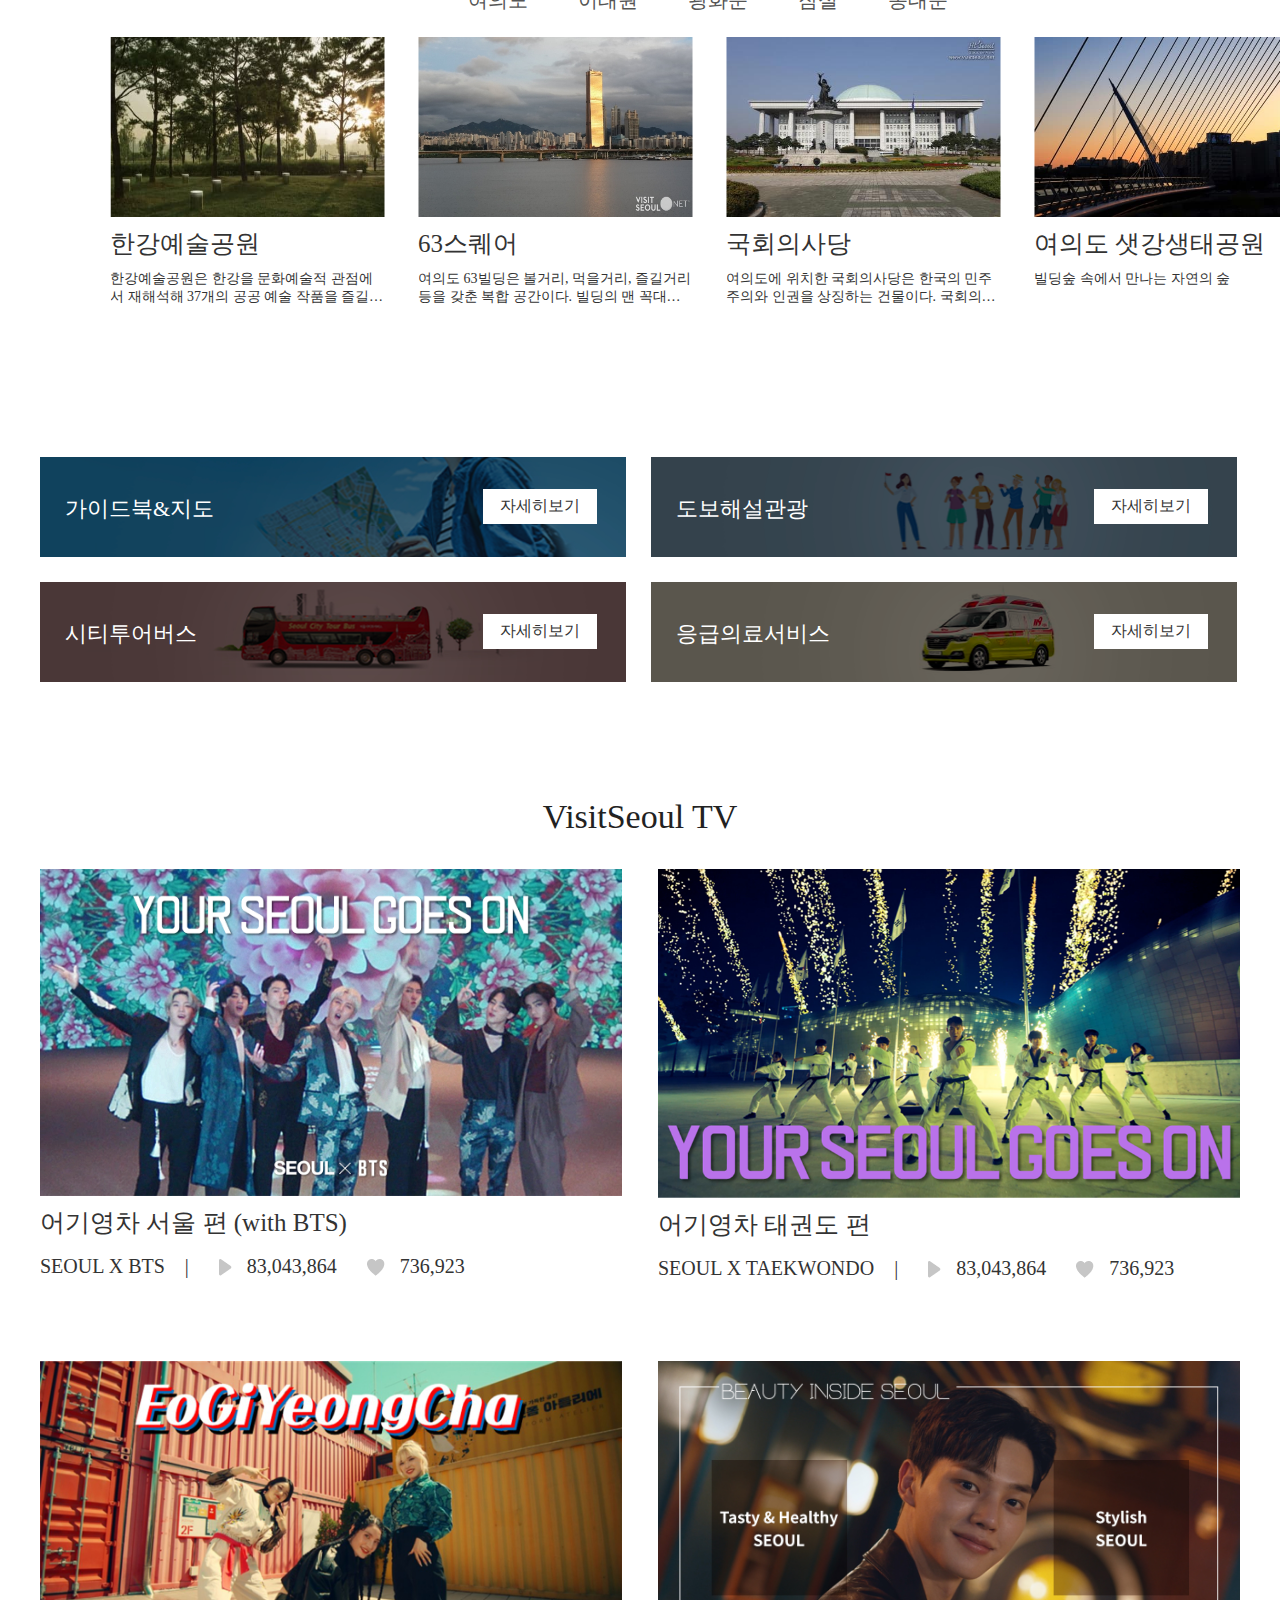
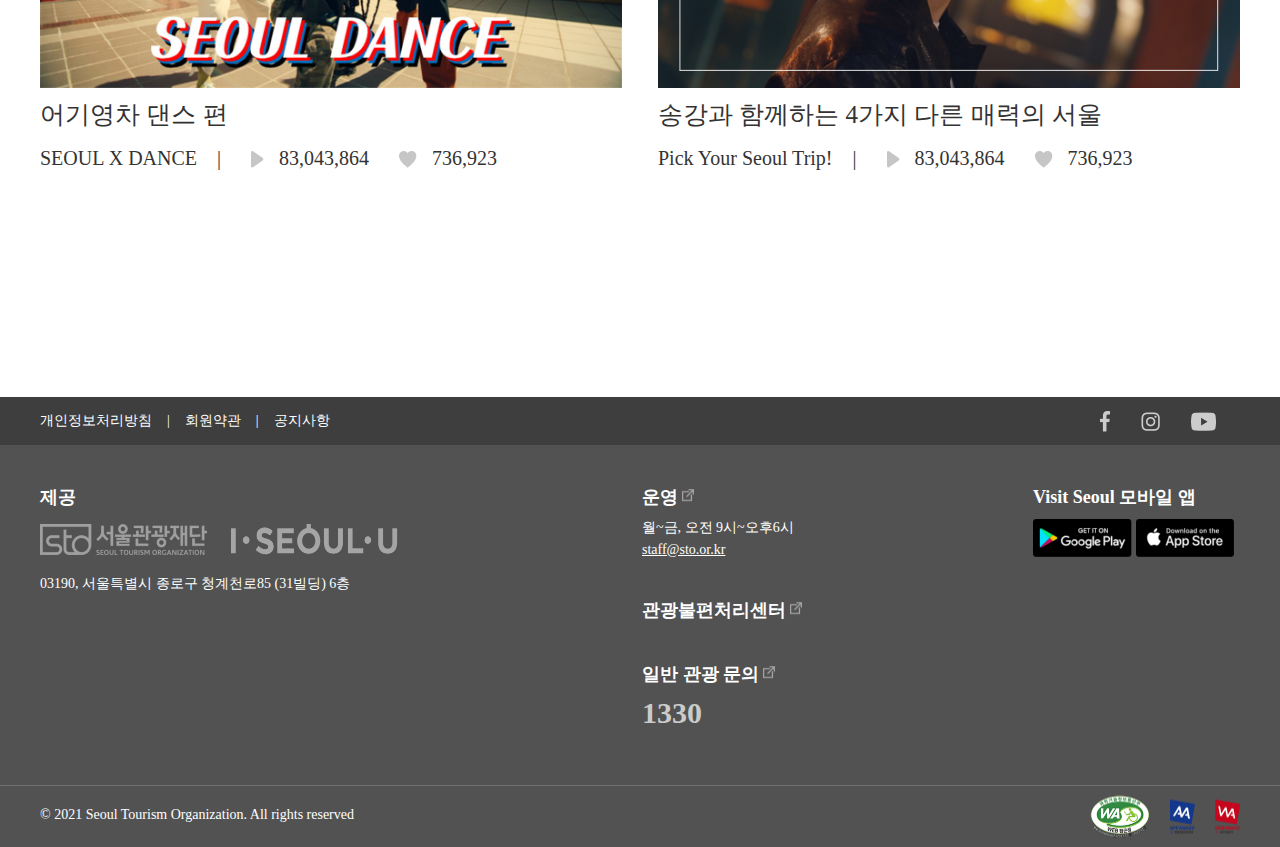
==== commit 95ffbca6: "20220422" ====
--- a/index.html
+++ b/index.html
@@ -23,10 +23,14 @@
       <a href="#main" id="skip-nav">본문 바로가기</a>
       
       <div class="quick-menu">
+        <div class="point"><span>포인트</span></div>
         <p>Quick Menu<span class="material-icons">expand_more</span></p>
         
         <ul>
-          <li><a href="page/editors_pick.html"><img alt="에디터추천여행" src="img/icn_quickMenu_pick@2x.png"><span>에디터추천여행</span></a></li>
+          <li><a href="page/editors_pick.html">
+            <div class="point"><span>포인트</span></div>
+            <img alt="에디터추천여행" src="img/icn_quickMenu_pick@2x.png"><span>에디터추천여행</span>
+          </a></li>
           <li><a href="#"><img alt="뉴스레터" src="img/icn_quickMenu_newsletter@2x.png"><span>뉴스레터</span></a></li>
           <li><a href="#"><img alt="FAQ" src="img/icn_quickMenu_faq@2x.png"><span>FAQ</span></a></li>
           <li class="last-list">
@@ -84,7 +88,6 @@
             <a href="#"><img alt="menu" src="img/ico-search-gray@2x.png" /></a>
           </div>
           <nav id="gnb">
-
             <div class="mobile-gnb">
               <div class="title"> 
                 <img alt="상단" class="logo" src="img/intro/ico_logo@2x.png" />
@@ -177,7 +180,7 @@
               </li>
 
               <li>
-                <a href="#">추천<i class="fas fa-chevron-down"></i></a>
+                <a href="#"><div class="point"><span>포인트</span></div>추천<i class="fas fa-chevron-down"></i></a>
                 <div class="sub">
                   <div class="content">
                   <div class="title">
@@ -186,7 +189,7 @@
                   </div>
                   <div class="inner">
                     <ul>
-                      <li><a href="page/editors_pick.html">에디터 추천 여행</a></li>
+                      <li><a href="page/editors_pick.html"><div class="point"><span>포인트</span></div>에디터 추천 여행</a></li>
                       <li><a href="#">서울관광 추천 테마코스</a></li>
                       <li><a href="#">서울도보해설관광</a></li>
                       <li><a href="#">한류관광</a></li>
@@ -275,7 +278,6 @@
             </ul>
           </nav>
           
-
           <ul id="side-menu" class="side">
             <li>
               <div class="title">
@@ -390,7 +392,7 @@
         </div>  
       </header>
       
-      <main id="main">
+      <main id="main" class="hidden-main">
         <section id="main-visual">
           <h2>
             <em>See You in SEOUL</em>서울에서 만나요
@@ -433,7 +435,7 @@
           <ul class="title">
             <li><a href="#">분위기 있는 서울</a>
               <div class="inner-box">
-                <ul class="banner">
+                <ul class="tabBox">
                   <li>
                     <a href="#">
                       <img alt="bookcafe" src="img/intro/getImage (16).png">
@@ -443,9 +445,7 @@
                       <h5>서울 북카페 5</h5>
                       <p>특별한 공간 경험을 주는 곳</p>
                     </a>
-                    
-                  </li>
-    
+                  </li>
                   <li>
                     <a href="#">
                       <img alt="brewery" src="img/intro/getImage (14).png">
@@ -464,12 +464,16 @@
                     </a>
                   </li>
                 </ul>
+                <p class="control">
+                  <a href="#" class="prev"><img alt="이전" src="img/prev-icon.png" /></a>
+                  <a href="#" class="next"><img alt="다음" src="img/next-icon.png" /></a>
+                </p>
               </div>
             
             </li>
             <li><a href="#">로맨틱한 연말</a>
               <div class="inner-box">
-                <ul>
+                <ul class="tabbox">
                   <li>
                     <a href="#">
                       <img alt="date" src="img/intro/getImage (17).png">
@@ -497,11 +501,15 @@
                     </a>
                   </li>
                 </ul>
+                <p class="control">
+                  <a href="#" class="prev"><img alt="이전" src="img/prev-icon.png" /></a>
+                  <a href="#" class="next"><img alt="다음" src="img/next-icon.png" /></a>
+                </p>
               </div>
             </li>
             <li><a href="#">로컬문화체험</a>
               <div class="inner-box">
-                <ul>
+                <ul class="tabbox">
                   <li>
                     <a href="#">
                       <img alt="date" src="img/intro/getImage (20).png">
@@ -529,8 +537,11 @@
                     </a>
                   </li>
                 </ul>
+                <p class="control">
+                  <a href="#" class="prev"><img alt="이전" src="img/prev-icon.png" /></a>
+                  <a href="#" class="next"><img alt="다음" src="img/next-icon.png" /></a>
+                </p>
               </div> 
-            
             </li>
           </ul>
         </section>
@@ -539,7 +550,7 @@
           <div class="slide-box">
             <div class="box-inner">
               <p class="dummy"><img alt="" src="img/intro/banner01.png" /></p>
-              <ul class="slide">
+              <ul class="slide swipe-box">
                 <li>
                   <a href="#"><img alt="detail" src="img/intro/banner01.png"></a>
                 </li>
@@ -621,164 +632,166 @@
 
         <section id="festival">
           <h3>축제&amp;행사</h3>
-          <div class="box">
-            <ul class="banner">
-              <li><a href="#"><img alt=" " src="img/intro/img01.jpg" />
-                <div>
-                  <em>전시</em>
-                  <p>동대문역사관 상설전시장</p>
-                  <p>2020.08.11 ~ (계속)</p>
-                </div>
-              </a></li>
-
-              <li><a href="#"><img alt=" " src="img/intro/img02.jpg" />
-                <div>
-                  <em>전시</em>
-                  <p>동대문역사관 상설전시장</p>
-                  <p>2020.08.11 ~ 2020.08.11</p>
-                </div>
-              </a></li>
-
-              <li><a href="#"><img alt=" " src="img/intro/img03.jpg" />
-                <div>
-                  <em>전시</em>
-                  <p>동대문역사관 상설전시장</p>
-                  <p>2020.08.11 ~ (계속)</p>
-                </div>
-              </a></li>
-
-              <li><a href="#"><img alt=" " src="img/intro/img04.png" />
-                <div>
-                  <em>전시</em>
-                  <p>동대문역사관 상설전시장</p>
-                  <p>2020.08.11 ~ 2020.08.11</p>
-                </div>
-              </a></li>
-
-              <li><a href="#"><img alt=" " src="img/intro/img05.jpg" />
-                <div>
-                  <em>전시</em>
-                  <p>동대문역사관 상설전시장</p>
-                  <p>2020.08.11 ~ (계속)</p>
-                </div>
-              </a></li>
-
-              <li><a href="#"><img alt=" " src="img/intro/img06.png" />
-                <div>
-                  <em>전시</em>
-                  <p>동대문역사관 상설전시장</p>
-                  <p>2020.08.11 ~ (계속)</p>
-                </div>
-              </a></li>
-
-              <li><a href="#"><img alt=" " src="img/intro/img07.jpg" />
-                <div>
-                  <em>전시</em>
-                  <p>동대문역사관 상설전시장</p>
-                  <p>2020.08.11 ~ (계속)</p>
-                </div>
-              </a></li>
-
-              <li><a href="#"><img alt=" " src="img/intro/img08.png" />
-                <div>
-                  <em>전시</em>
-                  <p>동대문역사관 상설전시장</p>
-                  <p>2020.08.11 ~ (계속)</p>
-                </div>
-              </a></li>
-
-              <li><a href="#"><img alt=" " src="img/intro/img09.jpg" />
-                <div>
-                  <em>전시</em>
-                  <p>동대문역사관 상설전시장</p>
-                  <p>2020.08.11 ~ (계속)</p>
-                </div>
-              </a></li>
-
-              <li><a href="#"><img alt=" " src="img/intro/img10.jpg" />
-                <div>
-                  <em>전시</em>
-                  <p>동대문역사관 상설전시장</p>
-                  <p>2020.08.11 ~ (계속)</p>
-                </div>
-              </a></li>
-
-              <li><a href="#"><img alt=" " src="img/intro/img11.jpg" />
-                <div>
-                  <em>전시</em>
-                  <p>동대문역사관 상설전시장</p>
-                  <p>2020.08.11 ~ (계속)</p>
-                </div>
-              </a></li>
-
-              <li><a href="#"><img alt=" " src="img/intro/img12.jpg" />
-                <div>
-                  <em>전시</em>
-                  <p>동대문역사관 상설전시장</p>
-                  <p>2020.08.11 ~ (계속)</p>
-                </div>
-              </a></li>
-
-              <li><a href="#"><img alt=" " src="img/intro/img13.jpg" />
-                <div>
-                  <em>전시</em>
-                  <p>동대문역사관 상설전시장</p>
-                  <p>2020.08.11 ~ (계속)</p>
-                </div>
-              </a></li>
-
-              <li><a href="#"><img alt=" " src="img/intro/img14.png" />
-                <div>
-                  <em>전시</em>
-                  <p>동대문역사관 상설전시장</p>
-                  <p>2020.08.11 ~ (계속)</p>
-                </div>
-              </a></li>
-
-              <li><a href="#"><img alt=" " src="img/intro/img15.jpg" />
-                <div>
-                  <em>전시</em>
-                  <p>동대문역사관 상설전시장</p>
-                  <p>2020.08.11 ~ (계속)</p>
-                </div>
-              </a></li>
-
-              <li><a href="#"><img alt=" " src="img/intro/img16.jpg" />
-                <div>
-                  <em>전시</em>
-                  <p>동대문역사관 상설전시장</p>
-                  <p>2020.08.11 ~ (계속)</p>
-                </div>
-              </a></li>
-
-              <li><a href="#"><img alt=" " src="img/intro/img17.jpg" />
-                <div>
-                  <em>전시</em>
-                  <p>동대문역사관 상설전시장</p>
-                  <p>2020.08.11 ~ (계속)</p>
-                </div>
-              </a></li>
-
-              <li><a href="#"><img alt=" " src="img/intro/img18.jpg" />
-                <div>
-                  <em>전시</em>
-                  <p>동대문역사관 상설전시장</p>
-                  <p>2020.08.11 ~ (계속)</p>
-                </div>
-              </a></li>
-
-              <li><a href="#"><img alt=" " src="img/intro/img19.png" />
-                <div>
-                  <em>전시</em>
-                  <p>동대문역사관 상설전시장</p>
-                  <p>2020.08.11 ~ 2020.08.11</p>
-                </div>
-              </a></li>
-            </ul>
-            <p class="control">
-              <a href="#" class="prev"><img alt="이전" src="img/prev-icon.png" /></a>
-              <a href="#" class="next"><img alt="다음" src="img/next-icon.png" /></a>
-            </p>
+          <div class="banner-slide">
+            <div class="box">
+              <ul class="banner">
+                <li><a href="#"><img alt=" " src="img/intro/img01.jpg" />
+                  <div>
+                    <em>전시</em>
+                    <p>동대문역사관 상설전시장</p>
+                    <p>2020.08.11 ~ (계속)</p>
+                  </div>
+                </a></li>
+
+                <li><a href="#"><img alt=" " src="img/intro/img02.jpg" />
+                  <div>
+                    <em>전시</em>
+                    <p>동대문역사관 상설전시장</p>
+                    <p>2020.08.11 ~ 2020.08.11</p>
+                  </div>
+                </a></li>
+
+                <li><a href="#"><img alt=" " src="img/intro/img03.jpg" />
+                  <div>
+                    <em>전시</em>
+                    <p>동대문역사관 상설전시장</p>
+                    <p>2020.08.11 ~ (계속)</p>
+                  </div>
+                </a></li>
+
+                <li><a href="#"><img alt=" " src="img/intro/img04.png" />
+                  <div>
+                    <em>전시</em>
+                    <p>동대문역사관 상설전시장</p>
+                    <p>2020.08.11 ~ 2020.08.11</p>
+                  </div>
+                </a></li>
+
+                <li><a href="#"><img alt=" " src="img/intro/img05.jpg" />
+                  <div>
+                    <em>전시</em>
+                    <p>동대문역사관 상설전시장</p>
+                    <p>2020.08.11 ~ (계속)</p>
+                  </div>
+                </a></li>
+
+                <li><a href="#"><img alt=" " src="img/intro/img06.png" />
+                  <div>
+                    <em>전시</em>
+                    <p>동대문역사관 상설전시장</p>
+                    <p>2020.08.11 ~ (계속)</p>
+                  </div>
+                </a></li>
+
+                <li><a href="#"><img alt=" " src="img/intro/img07.jpg" />
+                  <div>
+                    <em>전시</em>
+                    <p>동대문역사관 상설전시장</p>
+                    <p>2020.08.11 ~ (계속)</p>
+                  </div>
+                </a></li>
+
+                <li><a href="#"><img alt=" " src="img/intro/img08.png" />
+                  <div>
+                    <em>전시</em>
+                    <p>동대문역사관 상설전시장</p>
+                    <p>2020.08.11 ~ (계속)</p>
+                  </div>
+                </a></li>
+
+                <li><a href="#"><img alt=" " src="img/intro/img09.jpg" />
+                  <div>
+                    <em>전시</em>
+                    <p>동대문역사관 상설전시장</p>
+                    <p>2020.08.11 ~ (계속)</p>
+                  </div>
+                </a></li>
+
+                <li><a href="#"><img alt=" " src="img/intro/img10.jpg" />
+                  <div>
+                    <em>전시</em>
+                    <p>동대문역사관 상설전시장</p>
+                    <p>2020.08.11 ~ (계속)</p>
+                  </div>
+                </a></li>
+
+                <li><a href="#"><img alt=" " src="img/intro/img11.jpg" />
+                  <div>
+                    <em>전시</em>
+                    <p>동대문역사관 상설전시장</p>
+                    <p>2020.08.11 ~ (계속)</p>
+                  </div>
+                </a></li>
+
+                <li><a href="#"><img alt=" " src="img/intro/img12.jpg" />
+                  <div>
+                    <em>전시</em>
+                    <p>동대문역사관 상설전시장</p>
+                    <p>2020.08.11 ~ (계속)</p>
+                  </div>
+                </a></li>
+
+                <li><a href="#"><img alt=" " src="img/intro/img13.jpg" />
+                  <div>
+                    <em>전시</em>
+                    <p>동대문역사관 상설전시장</p>
+                    <p>2020.08.11 ~ (계속)</p>
+                  </div>
+                </a></li>
+
+                <li><a href="#"><img alt=" " src="img/intro/img05.jpg" />
+                  <div>
+                    <em>전시</em>
+                    <p>동대문역사관 상설전시장</p>
+                    <p>2020.08.11 ~ (계속)</p>
+                  </div>
+                </a></li>
+
+                <li><a href="#"><img alt=" " src="img/intro/img15.jpg" />
+                  <div>
+                    <em>전시</em>
+                    <p>동대문역사관 상설전시장</p>
+                    <p>2020.08.11 ~ (계속)</p>
+                  </div>
+                </a></li>
+
+                <li><a href="#"><img alt=" " src="img/intro/img16.jpg" />
+                  <div>
+                    <em>전시</em>
+                    <p>동대문역사관 상설전시장</p>
+                    <p>2020.08.11 ~ (계속)</p>
+                  </div>
+                </a></li>
+
+                <li><a href="#"><img alt=" " src="img/intro/img17.jpg" />
+                  <div>
+                    <em>전시</em>
+                    <p>동대문역사관 상설전시장</p>
+                    <p>2020.08.11 ~ (계속)</p>
+                  </div>
+                </a></li>
+
+                <li><a href="#"><img alt=" " src="img/intro/img18.jpg" />
+                  <div>
+                    <em>전시</em>
+                    <p>동대문역사관 상설전시장</p>
+                    <p>2020.08.11 ~ (계속)</p>
+                  </div>
+                </a></li>
+
+                <li><a href="#"><img alt=" " src="img/intro/img19.png" />
+                  <div>
+                    <em>전시</em>
+                    <p>동대문역사관 상설전시장</p>
+                    <p>2020.08.11 ~ 2020.08.11</p>
+                  </div>
+                </a></li>
+              </ul>
+              <p class="control">
+                <a href="#" class="prev"><img alt="이전" src="img/prev-icon.png" /></a>
+                <a href="#" class="next"><img alt="다음" src="img/next-icon.png" /></a>
+              </p>
+            </div>
           </div>
         </section>
 
@@ -795,11 +808,10 @@
               </ul>
             </div>
             <div class="map-info">
-              <div class="inner-box">
+              <div class="inner-box" >
                 <ul class="tab-box">
                   <li>
                     <h4><a href="#">여의도</a></h4>
-
                     <ul class="inner">
                       <li><a href="#">
                         <img alt="한강예술공원" src="img/intro/hp1-1.png" />
@@ -811,7 +823,7 @@
                         <img alt="63스퀘어" src="img/intro/hp1-2.jpg" />
                         <div class="hover"><p>자세히보기</p></div>
                         <h5>63스퀘어</h5>
-                        <p>여의도 63빌딩은 볼거리, 먹을거리, 즐길거리 등을 갖춘 복합 공간이다. 빌딩의 맨 꼭대기, 63 스카이텍은 전망 하나만으로 모든 걸 압도한다. </p>
+                        <p>여의도 63빌딩은 볼거리, 먹을거리, 즐길거리 등을 갖춘 복합 공간이다. 빌딩의 맨 꼭대기, 63 스카이텍은 전망 하나만으로 모든 걸 압도한다.</p>
                       </a></li>
                       <li><a href="#">
                         <img alt="국회의사당" src="img/intro/hp1-3.jpg" />
@@ -944,6 +956,10 @@
                     </ul>
                   </li>
                 </ul>
+                <p class="control">
+                  <a href="#" class="prev"><img alt="이전" src="img/prev-icon.png" /></a>
+                  <a href="#" class="next"><img alt="다음" src="img/next-icon.png" /></a>
+                </p>
               </div>
             </div>
           </div>
@@ -1129,10 +1145,15 @@
         </div>
       </footer>
     </div>
-    
+
+
+<script>
+  'use strict'
+
+
+
+</script>
   
-
-
 
   </body>
 </html>--- a/css/style-pc.css
+++ b/css/style-pc.css
@@ -174,7 +174,7 @@
 #season ul.title li div.inner-box ul li:nth-child(3) > a div.hover {left: 810px;}
 #season ul.title li div.inner-box ul li:nth-child(2):hover > a div.hover {left: 405px;}
 #season ul.title li div.inner-box ul li:nth-child(3):hover > a div.hover {left: 810px;}
-
+#season ul.title li div.inner-box p.control {display: none;}
 #season ul.title li div.inner-box ul li a div.hover p {position: relative; top: 47%; left: 37%;  color: #ffffff; font-weight: 700; display:  none;} 
 #season ul.title li div.inner-box ul li:hover a div.hover {position: absolute; left: 0; top: 0; width: 380px; height: 277px; text-align: center; z-index: 1000000; background-color: #000000; opacity: 0.7; display: block;}
 #season ul.title li div.inner-box ul li:hover a div.hover p {position: relative; top: 47%; left: 37%;  color: #ffffff; font-weight: 700; display: block;} 
@@ -258,7 +258,7 @@
 #festival div.box p.control {position: absolute; top: 35%; width: 100%;}
 #festival div.box p.control a img {width: 60px; height: 60px;}
 #festival div.box p.control a.prev {left: 0;}
-#festival div.box p.control a.next {position: absolute; right:0;}
+#festival div.box p.control a.next {position: absolute; right:0;}                                                                                   
 
 
 #hotplace {position: relative; width: 100%; height: 1500px;}
@@ -271,22 +271,14 @@
 #hotplace div.content div.map > ul > li:nth-child(3) {position: absolute; left: 50%; top: 38%;}
 #hotplace div.content div.map > ul > li:nth-child(4) {position: absolute; left: 67%; top: 50%;}
 #hotplace div.content div.map > ul > li:nth-child(5) {position: absolute; left: 58%; top: 48%;}
-
-
 #hotplace div.content div.map > ul > li:hover {transform: scale(1.3); transition: all 0.3s;}
 #hotplace div.content div.map > ul > li.on {transform: scale(1.3); transition: all 0.3s;}
 #hotplace div.content div.map-info {position: absolute; width: 1200px; height: 350px; top: 600px; left: 50%; transform: translate(-50%, 0);}
 #hotplace div.content div.map-info > div.inner-box > ul {position: absolute; left: 50%; top: 0; transform: translate(-50%, 0);}
-
-
-
-
 #hotplace div.content div.map-info > div.inner-box > ul > li > h4 {font-size: 20px; color: #555555; font-weight: 200;}
-
 #hotplace div.content div.map-info > div.inner-box > ul > li {float: left;}
 #hotplace div.content div.map-info > div.inner-box > ul > li > h4 > a {display: block; padding: 10px 25px;}
 #hotplace div.content div.map-info > div.inner-box > ul > li > h4 > a.on {font-weight: 600; color: #000000; border-bottom: 4px solid #000000;}
-
 #hotplace div.content div.map-info > div.inner-box > ul li ul.inner {overflow: hidden; display: none; }
 #hotplace div.content div.map-info > div.inner-box > ul li ul.inner.on {overflow: hidden; display: block;}
 #hotplace div.content div.map-info > div.inner-box > ul li ul.inner {position: absolute; top: 60px; width: 1200px; left: 50%; transform: translate(-50%, 0);}
@@ -299,12 +291,11 @@
 #hotplace div.content div.map-info > div.inner-box > ul li ul.inner li a div.hover p {display: none;}
 #hotplace div.content div.map-info > div.inner-box > ul li ul.inner li a div:hover {width: 274px; height: 180px; background-color: rgba(0, 0, 0, 0.7); transition: 0.3s;}
 #hotplace div.content div.map-info > div.inner-box  > ul li ul.inner li a div:hover p {display: block; position: relative; top: 40%; color: #ffffff; font-weight: 700;}
-
-
 #hotplace div.content div.map-info > div.inner-box > ul li ul.inner li + li {margin-left: 34px;}
 #hotplace div.content div.map-info > div.inner-box > ul li ul.inner li img {width: 100%; height: 180px;}
 #hotplace div.content div.map-info > div.inner-box > ul li ul.inner li h5 {font-size: 25px; color: #333333; font-weight: 400; padding: 10px 0 10px 0;}
 #hotplace div.content div.map-info > div.inner-box > ul li ul.inner li p {overflow: hidden; text-overflow: ellipsis; display:-webkit-box; -webkit-line-clamp: 2; -webkit-box-orient: vertical;}
+#hotplace div.content div.map-info > div.inner-box > p.control {display: none;}
 
 
 
@@ -467,7 +458,7 @@
 #post div.post-list > ul > li > a > div.detail h4 {font-size: 17px; color: #000000; padding: 15px 0 10px 10px; width: 240px; overflow: hidden; white-space: nowrap; text-overflow: ellipsis;}
 #post div.post-list > ul > li > a > div.detail p {padding: 0px 0 10px 10px; overflow: hidden; text-overflow: ellipsis; display: -webkit-box; -webkit-line-clamp: 2; -webkit-box-orient: vertical; width: 240px; height: 28px;}
 
-#post div.post-list > ul > li > a > div.detail:hover div {position: relative; width: 26px; height: 26px; margin: 30px 0 0 220px;  border: 1px solid #137DC3; border-radius: 100px; background-color: #137DC3; display: block;}
+#post div.post-list > ul > li > a > div.detail:hover div:last-child {position: relative; width: 26px; height: 26px; margin: 30px 0 0 220px;  border: 1px solid #137DC3; border-radius: 100px; background-color: #137DC3; display: block;}
 #post div.post-list > ul > li > a > div.detail div > i {top: 3px; left: 7px; color: #ffffff;}
 
 #post ul.page-indicator {position: absolute; width: 1200px; height: 80px; left: 48%; top: 80%; transform: translate(-50%, 0);}
@@ -539,10 +530,8 @@
 
 
 #reply {position: relative; left: 0; top: 0; min-width: 770px; height: 400px;}
-
 #reply div.inner-box {position: absolute; width: 1200px; left: 50%; top: 0; transform: translate(-50%, 0); padding-top: 50px;}
 #reply div.inner-box > ul {position: absolute;}
-
 #reply div.inner-box > ul li {float: left; width: 30px; height: 30px; content: ''; display: inline-block; text-indent: -9999px;}
 #reply div.inner-box > ul li + li {margin-left: 10px;}
 #reply div.inner-box > ul li:nth-child(1) {background: url("../img/newyear/ico-box.png") -681px -184px no-repeat;}
@@ -563,4 +552,47 @@
 #reply img {position: absolute; top: 200px; left: 50%; transform: translate(-50%, 0);}
 
 
-
+div.quick-menu > div.point {left: -30px; top: 135px; z-index: 1000000;}
+div.quick-menu > ul > li > a > div.point {left: 30px; top: 20px; z-index: 1000000;}
+div.inner > ul > li > a > div.point {left: -10px; top: 0; z-index: 1000000;}
+div.detail > div.point {left: 5px; top: 15px;}
+ul.pc-gnb > li > a > div.point {left: 170px; top: 10px;}
+
+
+
+
+.point {position: absolute; width: 5px; height: 5px; border-radius: 5px; background-color: #ff0000; text-indent: -99999px; display: inline-block;}
+
+
+
+
+
+
+
+
+
+
+
+
+
+
+
+
+
+
+
+
+
+
+
+
+
+
+
+
+
+
+
+
+
+
--- a/css/style-m.css
+++ b/css/style-m.css
@@ -33,7 +33,7 @@
 
 #side-menu {display: none;}
 
-#wrapper > a.top-button {position: fixed; z-index: 1000000; right: 2%; top: 80vh; border: 1px solid #555555; width: 50px; height: 50px; border-radius: 30px; text-align: center; background-color: #ffffff;}
+#wrapper > a.top-button {position: fixed; z-index: 1000000; right: 2%; top: 80vh; border: 1px solid #e5e5e5; width: 50px; height: 50px; border-radius: 30px; text-align: center; background-color: #ffffff;}
 #wrapper > a.top-button > img {position: relative; left: 0; top: 50%; transform: translate(0, -50%); width: 16px;}
 
 #wrapper > div.quick-menu {display: block; position: fixed; z-index: 1000000; right: 2%; top: 80vh; border: 1px solid #555555; width: 50px; height: 50px; border-radius: 30px; text-align: center; background-color: #ffffff;}
@@ -47,9 +47,11 @@
 #wrapper > div.mobile-quick-menu > ul {background-color: yellow;}
 
 
-#gnb {display: none; position: absolute; top: 0; width: 100%; background-color: #ffffff; color: #000000; height: 100vh; overflow: auto; font-size: 16px; transition: left 0.3s;}
-#gnb.open {left: 0;}
-#gnb div.mobile-gnb {}
+#gnb { position: absolute; top: 0; left: -100%; width: 100%; background-color: #ffffff; color: #000000; height: 100vh; overflow: auto; font-size: 16px; transition: left 0.8s;}
+#gnb.open {display: block; position: absolute; top: 0; left : 0; width: 100%; background-color: #ffffff; color: #000000; height: 100vh; overflow: auto; font-size: 16px; transition: left 0.8s;}
+
+
+#gnb div.mobile-gnb {display: block;}
 #gnb div.mobile-gnb > div.title {position: relative; width: 100%; height: 200px;}
 #gnb div.mobile-gnb > div.title img.logo {position: absolute; width: 234px; left: 5%; top: 15%; transform: translate(0, -50%);}
 #gnb div.mobile-gnb > div.title > a > img.close {position: absolute; width: 50px; right: 5%; top: 15%; transform: translate(0, -50%);}
@@ -60,26 +62,26 @@
 #gnb ul.sub-menu > li + li {margin-left: 20px;}
 #gnb ul.sub-menu > li > a {position: relative; display: inline-block; height: 100%; width: 100%; line-height: 54px;}
 #gnb ul.sub-menu > li > a i {position: absolute; color: #999999; right: 0; top: 50%; transform: translate(0, -50%);}
-#gnb ul.sub-menu > li > div.select.on {position: relative; left: 0; top: 0; font-size: 18px; background-color: #ffffff; border: 1px solid #e5e5e5; display: block;}
+#gnb ul.sub-menu > li > div.select.on {position: relative; left: 0; top: 0; font-size: 18px; background-color: #ffffff; border: 1px solid #e5e5e5; display: block; z-index: 100000;}
 #gnb ul.sub-menu > li > div.select {position: relative; left: 0; top: 0; font-size: 18px; background-color: #ffffff; border: 1px solid #e5e5e5; display: none;}
 #gnb ul.sub-menu > li > div.select > ul {width: 100%; padding: 10px;}
 #gnb ul.sub-menu > li > div.select > ul > li {position: relative; width: 92%; background-color: #f6f6f6; top: 0; line-height: 65px;}
 #gnb ul.sub-menu > li > div.select > ul > li + li {margin-top: 10px;}
 #gnb ul.sub-menu > li > div.select > ul > li > a > span {font-size: 9px;}
 
-#gnb > ul.pc-gnb {position: relative; margin-top: 35px;}
-#gnb > ul.pc-gnb > li {padding-bottom: 10px; font-size: 25px;}
-#gnb > ul.pc-gnb > li > a {display: inline-block; position: relative; width: 85%; height: 70px; background-color: #ffffff; line-height: 70px; margin-left: 30px;font-weight: 100; border-bottom: 1px solid #333333;}
+#gnb > ul.pc-gnb {display: block;}
+#gnb > ul.pc-gnb > li {position: relative; padding-bottom: 5px; font-size: 22px;}
+#gnb > ul.pc-gnb > li > a {display: inline-block; position: relative; width: 85%; height: 50px; background-color: #ffffff; line-height: 70px; margin-left: 30px;font-weight: 100; border-bottom: 1px solid #333333;}
 #gnb > ul.pc-gnb > li.on > a > i {position: absolute; right: 0; top: 50%; transform: translate(0, -50%) rotate(180deg); color: #999999;}
 #gnb > ul.pc-gnb > li > a > i {position: absolute; right: 0; top: 50%; transform: translate(0, -50%); color: #999999;}
 #gnb > ul.pc-gnb > li.on > a {font-weight: 800;}
 #gnb > ul.pc-gnb > li div.sub > div.content > div.title {display: none;}
 
-#gnb > ul.pc-gnb > li div.sub > div.content > div.inner {position: relative; display: none;}
-#gnb > ul.pc-gnb > li.on div.sub > div.content > div.inner {position: relative; display: block;}
-
-#gnb > ul.pc-gnb > li div.sub > div.content > div.inner > ul {position: absolute; left: 16%; top: 0; z-index: 10000000; background-color: #ffffff; width: 75%; font-weight: 400;}
-#gnb > ul.pc-gnb > li div.sub > div.content > div.inner > ul > li {position: relative; width: 100%; height: 6vh; line-height: 65px; border-bottom: 1px solid #555555;}
+#gnb > ul.pc-gnb li div.sub {position: relative; z-index: 10; overflow: hidden; display: none;}
+#gnb > ul.pc-gnb li.on > div.sub {position: relative; display: block; z-index: 10; overflow: hidden; max-height: 1500px;}
+
+#gnb > ul.pc-gnb > li div.sub > div.content > div.inner > ul {position: relative; left: 16%; top: 0; z-index: 10000000; background-color: #ffffff; width: 75%; font-weight: 400;}
+#gnb > ul.pc-gnb > li div.sub > div.content > div.inner > ul > li {position: relative; width: 100%; height: 5vh; line-height: 30px; border-bottom: 1px solid #555555; overflow: hidden; font-size: 18px;}
 #gnb > ul.pc-gnb > li div.sub > div.content > div.inner > ul > li > a {display: block; line-height: 55px; padding-left: 30px; position: relative;}
 
 
@@ -120,33 +122,44 @@
 
 
 #season {background-color: #ffffff; left: 0; top: 0; position: relative; height: 700px;}
-#season h3 {font-size: 34px; font-weight: 700; text-align: center; padding: 50px 0 2% 0; color: #222222;}
+#season h3 {font-size: 34px; font-weight: 700; text-align: center; padding: 50px 0 0 0; color: #222222;}
 #season ul.title {position: absolute; width: 450px; left: 50%; top: 20%; transform: translate(-50%, 0); text-align: center;}
-#season ul.title li {float: left; font-size: 20px; font-weight: 100; color: #555555; padding: 10px 10px; border: 1px solid #C7C7C7; line-height: 30px;}
-#season ul.title li a {}
-#season ul.title > li:hover {background-color: #137DC3; color: #ffffff; border: 1px solid #137DC3;}
+#season ul.title li {float: left; font-size: 20px; font-weight: 100; color: #555555; padding: 10px 0; border: 1px solid #C7C7C7; line-height: 30px;}
+#season ul.title li a {padding: 10px 10px;}
+#season ul.title > li > a:hover {background-color: #137DC3; color: #ffffff; padding: 15px 10px;}
  
 #season ul.title li + li {margin-left: 10px;}
-
 #season ul.title li div.inner-box {position: absolute; width: 4000px; height: 400px; left: 0; top: 80px;} 
 #season ul.title li div.inner-box ul {position: absolute; left: 0; top: 0; width: 100%; padding-bottom: 30px; background-color: #ffffff; display: none;}
-#season ul.title li div.inner-box.on ul {position: absolute; left: 0; top: 0; width: 100%; padding-bottom: 30px; background-color: #ffffff; display: block; }
-#season ul.title li div.inner-box ul li {float: left; width: 80vw; height: 40vh; border: none; margin-left: 0;}
-#season ul.title li div.inner-box ul li img {width: 100%; height: 100%}
+#season ul.title li div.inner-box.on ul {position: absolute; left: 0; top: 0; width: 100%; padding-bottom: 30px; background-color: #ffffff; display: block;}
+#season ul.title li div.inner-box p.control {display: none;}
+
+
+#season ul.title li div.inner-box.on p.control {position: relative; display: block; left: 0; top: 40%; background: pink; width: 100vw;}
+#season ul.title li div.inner-box.on p.control img {width: 40px;}
+#season ul.title li div.inner-box.on p.control a.prev {position: absolute; left: 0;}
+#season ul.title li div.inner-box.on p.control a.next {position: absolute; right: 0;}
+
+
+#season ul.title li div.inner-box ul li {position: relative; float: left; width: 80vw; height: 40vh; border: none; margin-left: 0; }
+#season ul.title li div.inner-box ul li + li {margin-left: 15px;}
+#season ul.title li div.inner-box ul li img {position: relative; left: -10px; width: 100%; height: 100%}
 #season ul.title li div.inner-box ul li a div.hover {display: none;}
 #season ul.title li div.inner-box ul li a h5 {padding: 10px 0; font-size: 25px; font-weight: 600; color: #333333; text-align: left;}
 #season ul.title li div.inner-box ul li a p {font-size: 16px; color: #000000; text-align: left; }
 
 
-#banner {position: relative; width: 100%; top: 0; background-color: #ffffff;}
-#banner ul {position: absolute; top: 50%;}
-#banner ul li {position: absolute;}
-#banner ul li + li {margin-left: 20px;} 
+#banner {position: relative; padding: 10px 0; background-color: #ffffff;}
+#banner div.slide-box {position: relative; width: 100%;  left: 55%; transform: translate(-50%, 0);}
+#banner div.slide-box div.box-inner {position: relative; }
+#banner div.slide-box div.box-inner img {}
+#banner div.slide-box div.box-inner p.dummy {opacity: 0;}
+#banner div.slide-box div.box-inner ul.slide {position: absolute; top: 0; width: 100%;}
+#banner div.slide-box div.box-inner ul.slide li {position: absolute; width: 90%; height: 100%; display: block; margin-right: 5px;}
 #banner p.control {display: none;}
-#banner div.slide-box > div.box-inner p.dummy {opacity: 0;}
-
-
-#shopping {position: relative; height: 130vh; width: 100vw; background-color: #ffffff;}
+
+
+#shopping {position: relative; height: 130vh; width: 100vw; background-color: #ffffff; padding-top: 50px;}
 #shopping h3 {font-size: 34px; font-weight: 750; text-align: center; padding-bottom: 30px; color: #222222;}
 #shopping div.top5 {position: relative; width: 100%; height: 100%; left: 0; top: 0; }
 #shopping div.top5 ul {position: absolute; width: 90%; height: 100%; left: 49%; top: 0; transform: translate(-50%, 0);}
@@ -160,43 +173,46 @@
 #shopping div.top5 ul li div.hover {display: none;}
 
 
-
-#festival {position: relative; background-color: #f4f4f4; height: 65vh;}
+#festival {position: relative; background-color: #f4f4f4; height: 75vh;}
 #festival h3 {font-size: 34px; font-weight: 750; text-align: center; padding: 50px 0 10px 0; color: #222222; margin-bottom: 20px;}
-#festival ul {position: absolute; max-width: 770px; height: 80%; overflow: hidden; left: 1%; padding-right: 10px; }
-#festival ul li {float: left; width: 30vw; height: 100%; }
-#festival ul li div {position: absolute; background-color: #f4f4f4; width: 100%; height: 30%; z-index: 10; margin-left: 5px; padding-left: 10px;}
-#festival ul li + li {padding-left: 18px;}
-#festival ul li a img {width: 100%; left: 50%; top: 0; transform: translate(8%, 0);}
-#festival ul li div em {position: absolute; padding: 10px; background-color: #e5e5e5; top: 70%;}
-#festival ul li div p {font-size: 22px; width: 30vw; white-space: nowrap; overflow: hidden; text-overflow: ellipsis; padding-top: 20px;}
-#festival ul li p + p {font-size: 15px; width: 30vw; padding-top: 20px; }
-#festival p.control {display: none;}
-
+#festival div.box ul.banner {position: relative; width: 5000px; overflow: hidden; }
+#festival div.box ul.banner > li {float: left; margin-right: 5px; height: 100%;}
+#festival div.box ul.banner > li:last-child {margin-right: 0;}
+#festival div.box ul.banner > li > a {display: block; position: relative;}
+#festival div.box ul.banner > li > a > img {position: relative; height: 60%;}
+#festival div.box ul.banner li div {height: 100%;}
+#festival div.box ul.banner li div em {position: absolute; padding: 5px 10px; background-color: #e5e5e5; bottom: 0; right: 10px;}
+#festival div.box ul.banner li div p {font-size: 22px; width: 30vw; white-space: nowrap; overflow: hidden; text-overflow: ellipsis; padding-top: 10px;}
+#festival div.box ul.banner li p + p {font-size: 15px; width: 30vw; padding-top: 6px;}
+#festival div.box p.control {position: absolute; top: 45%; width: 100%;}
+#festival div.box p.control a img {width: 60px; height: 60px;}
+#festival div.box p.control a.prev {left: 0;}
+#festival div.box p.control a.next {position: absolute; right:0;}    
 
 
 #hotplace {position: relative; width: 100%; height: 160vh; background-color: #ffffff;}
 #hotplace h3 {font-size: 34px; font-weight: 750; text-align: center; color: #222222; padding: 80px 0 30px 0;}
 #hotplace div.content {position: absolute; height: 100%;}
 #hotplace div.content div.map {display: none;}
-
 #hotplace div.map-info div.inner-box {position: relative; margin: 0 40px; height: 100%;}
 #hotplace div.map-info div.inner-box ul.tab-box {position: relative; width: 5000px; height: 100%;}
 #hotplace div.map-info div.inner-box ul.tab-box > li {float: left; width: 75vw; height: 100%; padding-bottom: 20px; margin-right: 15px; background-color: #137DC3;}
-
 #hotplace div.map-info div.inner-box ul.tab-box li div.hover {display: none;}
 #hotplace div.map-info div.inner-box ul.tab-box li h4 {font-size: 38px; color: #ffffff; left: 15px; top: 0; position: relative; padding: 30px 0; }
 #hotplace div.map-info div.inner-box ul.tab-box li ul.inner {}
 #hotplace div.map-info div.inner-box ul.tab-box li ul.inner li {position: relative; height: 15vh; }
 #hotplace div.map-info div.inner-box ul.tab-box li ul.inner li h5 {width: 90%; position: relative; top: -20%; left: 35%; transform: translate(0, -220%); font-size: 26px; overflow: hidden; text-overflow: ellipsis; white-space: nowrap; color: #ffffff; font-weight: 600;}
 #hotplace div.map-info div.inner-box ul.tab-box li ul.inner li img {position: relative; width: 20vw; height: 12vh; left: 20px; top: 0; transform: translate(0, 12%); }
-#hotplace div.map-info div.inner-box ul.tab-box li ul.inner li p {position: relative; top: 0; left: 35%; transform: translate(0, -135%); width: 60%; height: 40%; overflow: hidden; text-overflow: ellipsis; display: -webkit-box; -webkit-line-clamp: 2; -webkit-box-orient: vertical; padding-top: 5px; font-size: 24px; color: #ffffff; font-weight: 200; }
-
-
-#hotplace div.more_info {position: relative; height: 50vh; left: 0; top: 35%;}
-#hotplace div.more_info ul {position: relative; width: 100%; height: 50vh; left: 60%; top: 20%; transform: translate(-50%, 30%);}
+#hotplace div.map-info div.inner-box ul.tab-box li ul.inner li p {position: relative; top: 0; left: 35%; transform: translate(0, -150%); width: 60%; height: 45%; overflow: hidden; text-overflow: ellipsis; display: -webkit-box; -webkit-line-clamp: 2; -webkit-box-orient: vertical; padding-top: 5px; font-size: 24px; color: #ffffff; font-weight: 200;}
+#hotplace div.map-info div.inner-box p.control {position: absolute; width: 85vw; height: 60px; left: 0; top: 260px; transform: translate(-6%, 0);}
+#hotplace div.map-info div.inner-box p.control a {position: absolute;}
+#hotplace div.map-info div.inner-box p.control a img {width: 50px; height: 50px;}
+#hotplace div.map-info div.inner-box p.control a.prev {left: 0;}
+#hotplace div.map-info div.inner-box p.control a.next {right: 0;}
+
+#hotplace div.more_info {position: relative;  left: 0; top: 50%;  padding-bottom: 50px;}
+#hotplace div.more_info ul {position: relative; width: 100%; height: 50vh; left: 60%; top: 0; transform: translate(-50%, 0);}
 #hotplace div.more_info ul li {width: 80%; height: 15%; margin-bottom: 60px;}
-
 #hotplace div.more_info ul li a {position: relative; height: 100px;}
 #hotplace div.more_info ul li a img {height: 100px;}
 #hotplace div.more_info ul li a h4 {height: 30px; width: 200px; position: absolute; font-size: 22px; color: #ffffff; left: 0%; top: 30%; transform: translate(0, -30%); font-weight: 400; padding-left: 25px;}
@@ -204,7 +220,7 @@
 
 
 
-#tv {position: relative; top: 0; width: 100%; height: 80vh; background-color: #ffffff;}
+#tv {position: relative; top: 0; width: 100%; height: 80vh; background-color: #ffffff; padding-top: 50px;}
 #tv h3 {font-size: 34px; font-weight: 750; text-align: center; color: #222222; padding-bottom: 30px;}
 #tv ul li a img.youtube {width: 100%; height: 50%;}
 #tv div.media {position: relative; width: 100%; height: 100%; }
